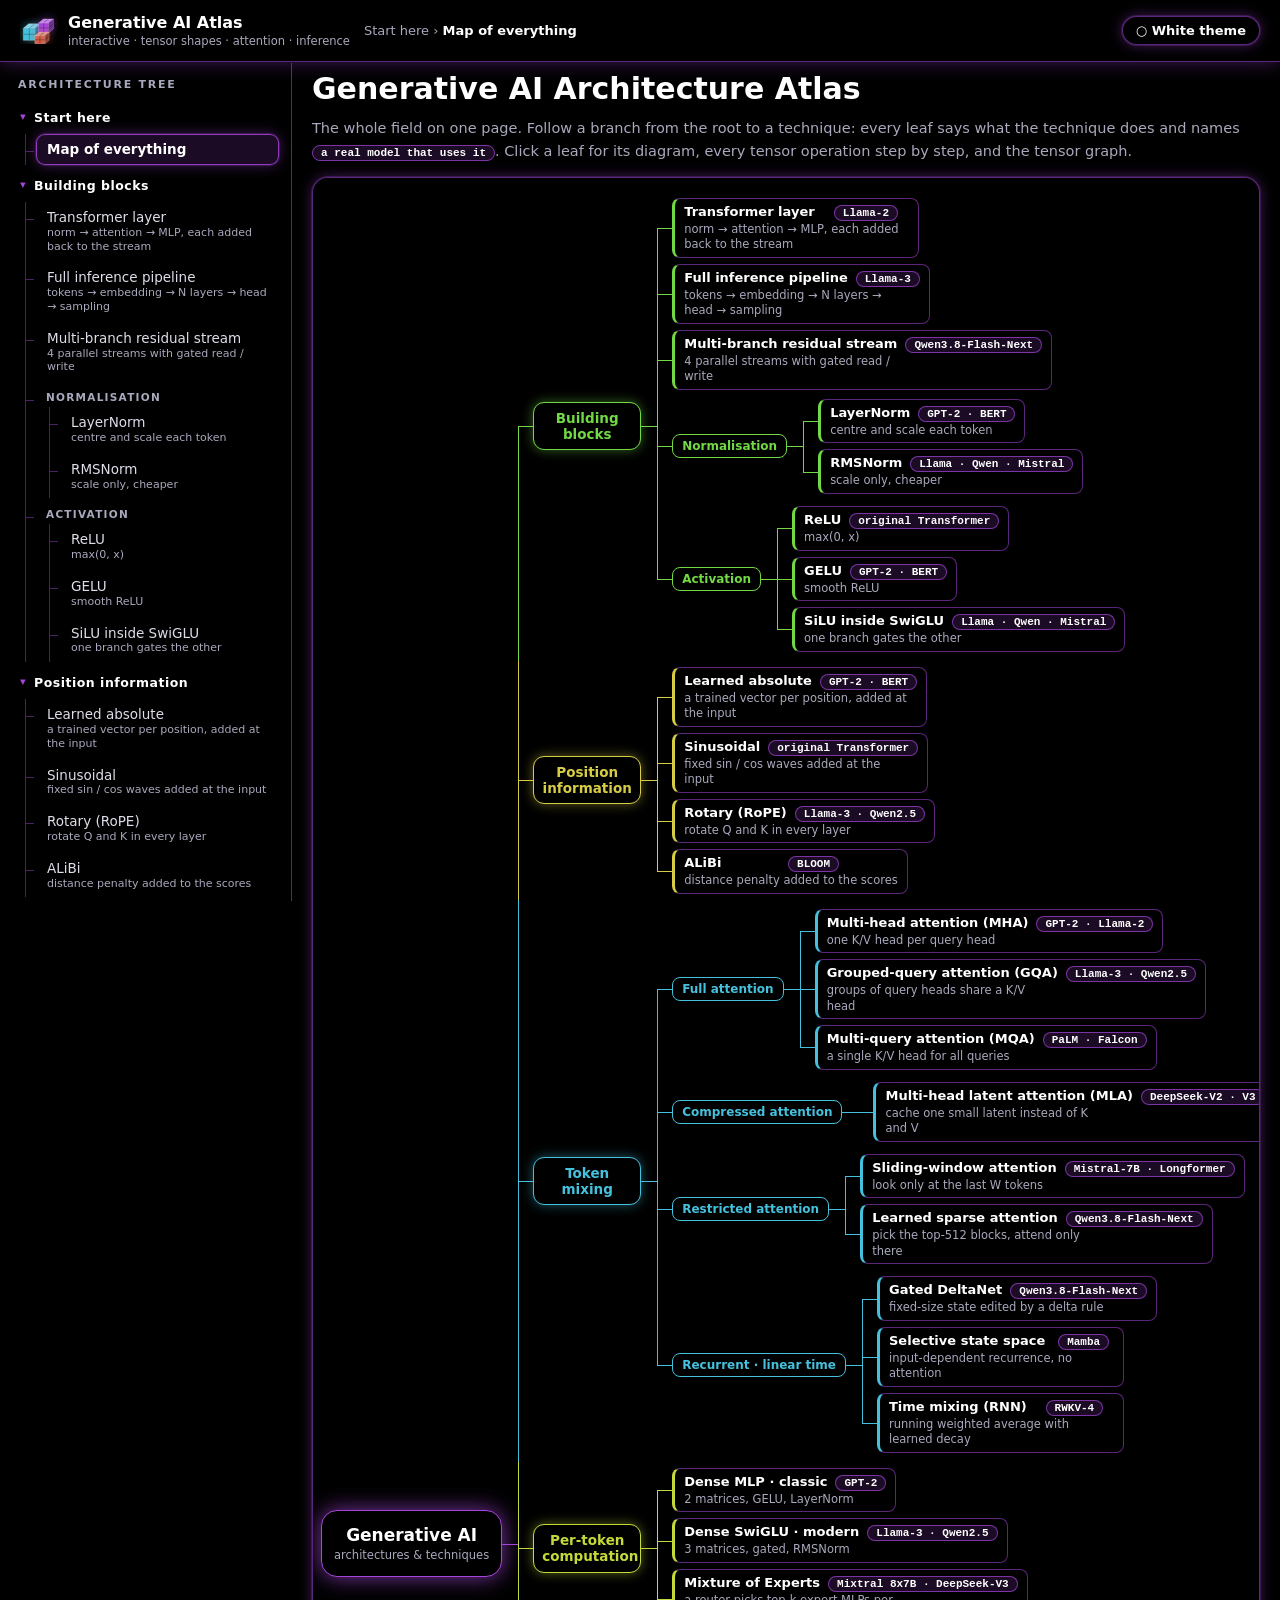
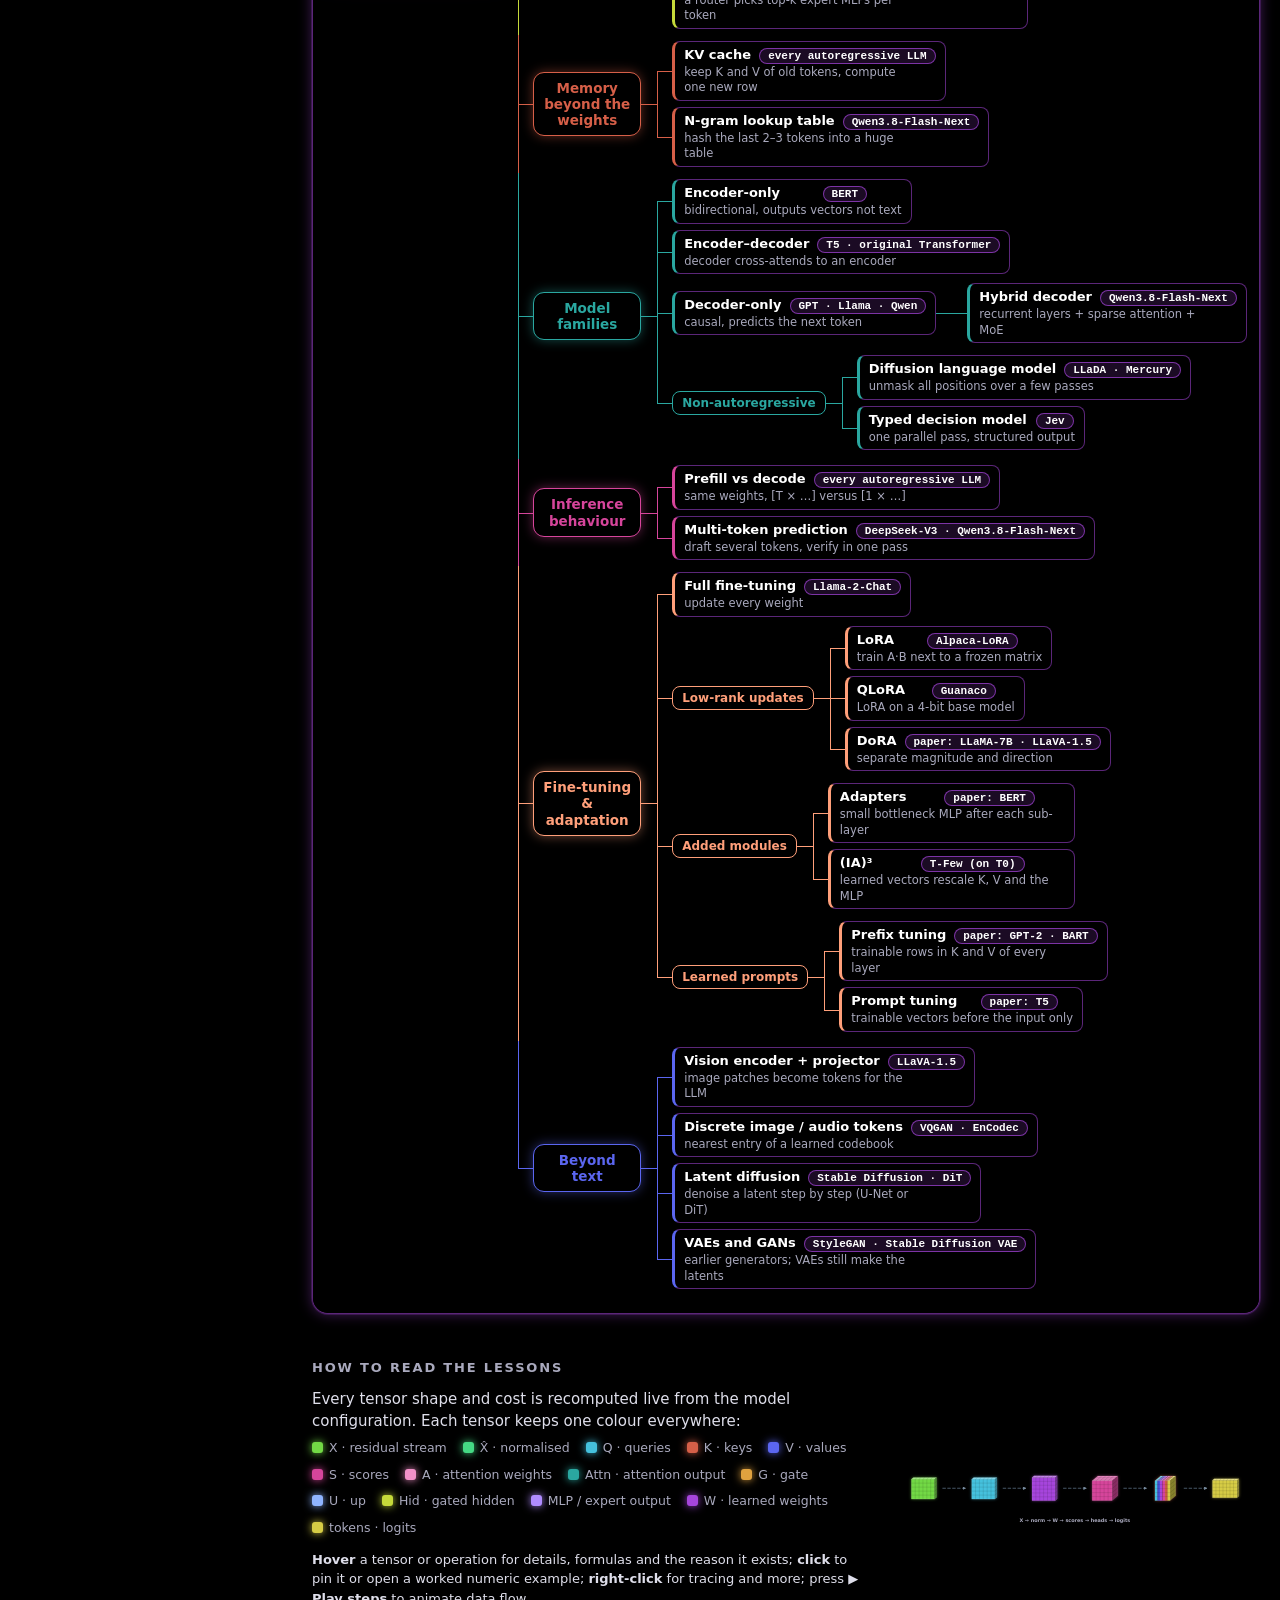
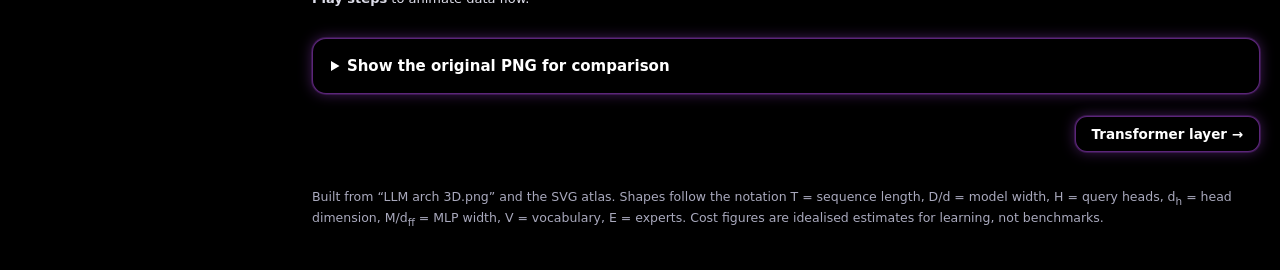
==== index.html @ 35ad5105 "Add GenAI Tensor Tree: interactive atlas of generative AI architectures Single-page, self-contained " ====
<!doctype html>
<html lang="en">
<head>
<meta charset="utf-8">
<meta name="viewport" content="width=device-width, initial-scale=1">
<title>LLM Architecture — interactive atlas</title>
<meta name="description" content="Interactive atlas of LLM architectures: decoder layer, full model, MHA/MQA/GQA, sliding window, MoE, encoder/decoder families, KV cache and prefill vs decode.">
<style>
:root{
  color-scheme:dark;
  --bg:#050b14;--bg2:#08121f;--panel:#0b1626;--panel2:#0f1d31;--line:#1b3250;--line2:#2a4a73;
  --txt:#e8f0f8;--mut:#93a8bc;--dim:#60758b;
  --green:#72d945;--purple:#a645dc;--red:#d6459b;--orange:#d65f48;--blue:#45c1dd;--yellow:#d6cc45;--pink:#5b66f0;--cyan:#45d984;
  --mono:ui-monospace,SFMono-Regular,Menlo,Consolas,monospace;
  --sans:Inter,system-ui,-apple-system,"Segoe UI",Roboto,Arial,sans-serif;
}
*{box-sizing:border-box}
html{scroll-behavior:smooth}
body{margin:0;min-height:100vh;color:var(--txt);font:15px/1.5 var(--sans);
  background:radial-gradient(1100px 520px at 12% -8%,#0f2745 0,transparent 60%),radial-gradient(900px 480px at 100% 0,#1c1245 0,transparent 55%),var(--bg)}
a{color:var(--blue)}
button,input,select{font:inherit;color:inherit}
.wrap{max-width:1560px;margin:0 auto;padding:0 20px}
h1,h2,h3,h4{margin:0}
h3{font-size:15px;letter-spacing:.2px}
p{margin:.4em 0}
.mut{color:var(--mut)}
.mono{font-family:var(--mono)}
.sp{flex:1}

/* header + nav */
header.top{position:sticky;top:0;z-index:30;background:rgba(5,11,20,.86);backdrop-filter:blur(12px);border-bottom:1px solid var(--line)}
.top-in{display:flex;align-items:center;gap:22px;padding-top:10px;padding-bottom:10px}
.brand{display:flex;align-items:center;gap:10px;color:inherit;text-decoration:none;flex:none}
.brand b{display:block;font-size:16px}
.brand small{display:block;color:var(--mut);font-size:11.5px;margin-top:-2px}
#nav{display:flex;gap:6px;overflow-x:auto;scrollbar-width:thin;padding:2px}
.tab{appearance:none;border:1px solid transparent;background:transparent;color:var(--mut);font-weight:600;font-size:13.5px;padding:8px 13px;border-radius:999px;cursor:pointer;white-space:nowrap}
.tab:hover{color:var(--txt);background:rgba(255,255,255,.05)}
.tab[aria-selected=true]{color:#fff;background:linear-gradient(180deg,#17365d,#0f2540);border-color:var(--line2);box-shadow:0 0 18px rgba(69,193,221,.18)}

/* config bar */
.cfg{margin-top:14px}
.cfg>summary{cursor:pointer;padding:10px 16px;color:var(--mut);font-weight:600;font-size:13px;list-style:none}
.cfg>summary::before{content:"▾ ";color:var(--blue)}
.cfg:not([open])>summary::before{content:"▸ "}
.cfgrow{display:flex;flex-wrap:wrap;gap:10px 14px;align-items:flex-end;padding:0 16px 14px}
.f{display:flex;flex-direction:column;gap:3px;font-size:11.5px;color:var(--mut);font-weight:600}
.f input,.f select{background:#07111e;border:1px solid var(--line);border-radius:8px;padding:6px 8px;color:var(--txt);font-size:13.5px;font-family:var(--mono);width:96px}
.f select{width:auto;max-width:260px;font-family:var(--sans)}
.f input:focus,.f select:focus{outline:2px solid rgba(69,193,221,.5);border-color:var(--blue)}
.chk{display:flex;align-items:center;gap:6px;font-size:12.5px;color:var(--mut);padding-bottom:7px}
.derived{font:12px var(--mono);color:var(--cyan);padding-bottom:7px;margin-left:auto}

/* section heading (like the boxed titles in the PNG) */
.sec{display:inline-block;border:1px solid var(--line2);background:linear-gradient(180deg,#0e1f36,#0a1626);border-radius:12px;padding:10px 18px;margin:20px 0 14px;box-shadow:0 0 24px rgba(69,193,221,.08);max-width:100%}
.sec h2{font-size:22px}
.sec p{margin:2px 0 0;color:var(--mut);font-size:13.5px}

/* cards + layout */
.card{background:linear-gradient(180deg,rgba(15,29,49,.92),rgba(9,19,33,.92));border:1px solid var(--line);border-radius:14px;margin-bottom:16px}
.pad{padding:16px 18px}
.dia{overflow-x:auto;padding:8px}
.svgwrap svg{display:block;width:100%;height:auto}
.grid2{display:grid;grid-template-columns:minmax(0,1fr) minmax(0,1fr);gap:16px}
.grid2>.card{margin-bottom:0}
.grid2{margin-bottom:16px}
.grid3{display:grid;grid-template-columns:repeat(3,minmax(0,1fr));gap:12px}
@media(max-width:980px){.grid2,.grid3{grid-template-columns:1fr}}
.toolbar{display:flex;flex-wrap:wrap;gap:12px 18px;align-items:center}
.toolbar .lbl{font-size:12px;color:var(--mut);font-weight:600}

/* buttons / segmented */
.btn{appearance:none;background:#10223a;border:1px solid var(--line2);color:var(--txt);border-radius:9px;padding:7px 12px;font-weight:600;font-size:13px;cursor:pointer}
.btn:hover{background:#17304f}
.btn.pri{background:linear-gradient(180deg,#1b4f86,#123760);border-color:#2f6aa8}
.btn:focus-visible,.tab:focus-visible,.seg button:focus-visible,.seg a:focus-visible{outline:2px solid var(--blue);outline-offset:2px}
.seg{display:inline-flex;border:1px solid var(--line2);border-radius:10px;overflow:hidden;background:#07111e}
.seg button,.seg a{appearance:none;border:0;background:transparent;color:var(--mut);padding:7px 14px;font-weight:600;font-size:13px;cursor:pointer;text-decoration:none;border-right:1px solid var(--line)}
.seg>:last-child{border-right:0}
.seg .on{background:linear-gradient(180deg,#1b4f86,#123760);color:#fff}
.stepper{display:flex;gap:8px;align-items:center;flex-wrap:wrap}
.stepno{font:12px var(--mono);color:var(--mut);min-width:84px}
input[type=range]{accent-color:var(--blue);width:170px;vertical-align:middle}
.rg{display:flex;flex-direction:column;gap:2px;font-size:12px;color:var(--mut);font-weight:600}
.rg b{color:var(--txt);font-family:var(--mono);font-weight:600}

/* inspector */
.ih{display:flex;align-items:center;gap:9px;margin-bottom:4px}
.ih i{width:12px;height:12px;border-radius:4px;display:inline-block;box-shadow:0 0 10px currentColor}
.ih b{font-size:16px}
.hint{color:var(--dim);font-size:13.5px}
dl{display:grid;grid-template-columns:max-content 1fr;gap:3px 14px;margin:10px 0 0;font-size:13px}
dt{color:var(--mut)}
dd{margin:0;font-family:var(--mono);font-size:12.5px;color:#cfe0f1;word-break:break-word}
.insp p{color:#c4d3e2;font-size:14px}

/* narration */
.narr b{color:#fff}
.dots{display:flex;gap:5px;flex-wrap:wrap;margin-top:10px}
.dot{width:16px;height:16px;border-radius:50%;border:1px solid var(--line2);background:#0a1626;cursor:pointer;padding:0}
.dot.on{background:var(--blue);border-color:var(--blue);box-shadow:0 0 8px var(--blue)}
.dot.cur{background:var(--orange);border-color:var(--orange);box-shadow:0 0 10px var(--orange)}

/* stacked bars + tables */
.stack{display:flex;height:14px;border-radius:7px;overflow:hidden;background:#07111e;border:1px solid var(--line);margin:6px 0}
.stack i{display:block;height:100%}
.leg{display:flex;flex-wrap:wrap;gap:4px 14px;font-size:12px;color:var(--mut)}
.leg span::before{content:"";display:inline-block;width:9px;height:9px;border-radius:3px;margin-right:5px;background:var(--c);vertical-align:-1px}
table{border-collapse:collapse;width:100%;font-size:13px}
th,td{text-align:left;padding:7px 9px;border-bottom:1px solid var(--line);vertical-align:top}
th{color:var(--mut);font-weight:600;font-size:12px}
td.n,th.n{text-align:right;font-family:var(--mono)}
tr.hl td{background:rgba(69,193,221,.09)}
.bar{height:8px;border-radius:4px;background:#07111e;overflow:hidden;min-width:80px}
.bar i{display:block;height:100%;border-radius:4px}
.kv{display:grid;grid-template-columns:max-content 1fr;gap:4px 14px;font-size:13px}
.kv span:nth-child(odd){color:var(--mut)}
.kv span:nth-child(even){font-family:var(--mono);color:#cfe0f1}
.chip{display:inline-block;padding:2px 9px;border:1px solid var(--line2);border-radius:999px;font-size:12px;color:var(--mut);margin:2px 4px 2px 0;background:#08121f}
.chip.hot{color:#fff;border-color:var(--orange);background:rgba(214,95,72,.14)}
.callout{border-left:3px solid var(--orange);background:rgba(214,95,72,.07);padding:8px 12px;border-radius:0 8px 8px 0;font-size:13.5px;color:#d7c9b3}

/* SVG diagram styling */
.node{cursor:pointer;outline:none}
.node .hit{fill:transparent;stroke:transparent}
.node:hover .hit,.node.foc .hit{fill:rgba(255,255,255,.05);stroke:rgba(255,255,255,.2)}
.node.sel .hit{stroke:currentColor;stroke-opacity:.9;stroke-width:1.5}
.node.act .hit{stroke:currentColor;stroke-opacity:.8;fill:rgba(255,255,255,.06)}
.node:hover .cube,.node.foc .cube,.node.act .cube{filter:drop-shadow(0 0 9px currentColor) drop-shadow(0 0 3px currentColor)!important}
.node:focus-visible .hit{stroke:#fff;stroke-width:1.5}
.node.dim,.edge.dim,.elab.dim{opacity:.16}
.lab{font:600 14px var(--sans);fill:currentColor}
.shp{font:12px var(--mono);fill:#b9c9da}
.elab{font:11.5px var(--sans);fill:#8fa6bd}
.cap{font:600 13px var(--sans);fill:#9fb4c9}
.opc{fill:#0a1424;stroke:currentColor;stroke-width:2}
.sym{fill:#fff;font-weight:700;font-family:var(--sans)}
.pillr{fill:currentColor;fill-opacity:.13;stroke:currentColor;stroke-width:1.5}
.pillt{fill:#fff;font:600 12.5px var(--sans)}
.edge{fill:none;stroke-linecap:round;stroke-linejoin:round;stroke-dasharray:7 6;animation:flow 1s linear infinite;opacity:.85}
.edge.solid{stroke-dasharray:none;animation:none}
.edge.act{stroke-width:3.4;opacity:1;filter:drop-shadow(0 0 4px #fff)}
@keyframes flow{to{stroke-dashoffset:-26}}
.frame{fill:rgba(255,255,255,.015);stroke:rgba(120,160,210,.24);stroke-dasharray:2 5}
.frt{font:600 12px var(--sans);letter-spacing:.18em;fill:#4e6a8a}
.blk{fill:currentColor;fill-opacity:.12;stroke:currentColor;stroke-width:1.6}
.node:hover .blk,.node.foc .blk{fill-opacity:.24}
.blab{font:600 14px var(--sans);fill:#fff}
.bshp{font:12px var(--mono);fill:#b9c9da}
.grp{fill:rgba(214,95,72,.04);stroke:var(--orange);stroke-dasharray:6 5;stroke-width:1.4}
.grpl{font:600 13px var(--sans);fill:var(--orange)}
.skip{fill:none;stroke:var(--green);stroke-width:2;stroke-dasharray:5 4}
.conn{fill:none;stroke:#8fa6bd;stroke-width:1.8}
.slot{transition:fill .3s}
@keyframes pulse{0%,100%{filter:drop-shadow(0 0 2px #d65f48)}50%{filter:drop-shadow(0 0 12px #d65f48)}}
.pulse{animation:pulse 1.3s ease-in-out infinite}

/* overview */
.hero{display:grid;grid-template-columns:minmax(0,1.5fr) minmax(0,1fr);gap:24px;align-items:center;padding:18px 0 4px}
.hero h1{font-size:34px;line-height:1.1;margin-bottom:8px}
.hero p{color:#c1d1e1;max-width:70ch}
.legend{display:flex;flex-wrap:wrap;gap:8px 16px;margin-top:12px;font-size:12.5px;color:var(--mut)}
.legend span::before{content:"";display:inline-block;width:11px;height:11px;border-radius:3px;margin-right:6px;background:var(--c);box-shadow:0 0 8px var(--c);vertical-align:-1px}
@media(max-width:900px){.hero{grid-template-columns:1fr}}
.gh{margin:22px 0 10px;font-size:13px;color:var(--mut);text-transform:uppercase;letter-spacing:.14em}
.cards{display:grid;grid-template-columns:repeat(auto-fill,minmax(250px,1fr));gap:14px}
.cards.four{grid-template-columns:repeat(auto-fill,minmax(270px,1fr))}
.cl{display:block;color:inherit;text-decoration:none;border:1px solid var(--line);border-top:2px solid var(--c);border-radius:14px;background:linear-gradient(180deg,rgba(15,29,49,.95),rgba(8,18,31,.95));padding:12px 14px 14px;transition:transform .15s,box-shadow .15s}
.cl:hover,.cl:focus-visible{transform:translateY(-3px);box-shadow:0 8px 28px rgba(0,0,0,.4),0 0 0 1px var(--c);outline:none}
.cl .no{font:12px var(--mono);color:var(--c)}
.cl h3{font-size:16px;margin:2px 0 4px}
.cl p{color:var(--mut);font-size:13px;margin:0}
.cl svg{display:block;width:100%;height:64px;margin:6px 0}
.foot{padding:26px 20px 40px;color:var(--dim);font-size:12.5px}
.sampl .srow{display:grid;grid-template-columns:96px 1fr 54px 34px;gap:8px;align-items:center;padding:2px 0;font-size:13px}
.srow .tk{font-family:var(--mono);white-space:pre;overflow:hidden;text-overflow:ellipsis}
.srow.off{opacity:.38}
.srow .bar{position:relative;height:14px}
.srow .bar .gh2{position:absolute;inset:0 auto 0 0;background:rgba(255,255,255,.14);border-radius:4px}
.srow .bar .fl{position:absolute;inset:0 auto 0 0;background:linear-gradient(90deg,#c88a00,var(--yellow));border-radius:4px}
.srow .pv{font:12px var(--mono);text-align:right}
.srow .cn{font:11px var(--mono);color:var(--dim);text-align:right}
.seq{display:flex;flex-wrap:wrap;gap:5px;margin:4px 0 10px}
.tk2{font:13px var(--mono);padding:3px 8px;border-radius:7px;border:1px solid var(--line2);background:#08121f;white-space:pre}
.tk2.g{border-color:var(--orange);background:rgba(214,95,72,.1);color:#f3b9ad}
.tk2.n{border-color:var(--yellow);background:rgba(214,204,69,.18);color:#fff;box-shadow:0 0 12px rgba(214,204,69,.35)}
#toast{position:fixed;left:50%;bottom:22px;transform:translateX(-50%) translateY(30px);opacity:0;background:#10223a;border:1px solid var(--line2);padding:9px 16px;border-radius:10px;font-size:13px;transition:.25s;pointer-events:none;z-index:50}
#toast.on{opacity:1;transform:translateX(-50%)}
canvas{max-width:100%;border-radius:10px;border:1px solid var(--line);display:block}
input[type=text]{background:#07111e;border:1px solid var(--line);border-radius:8px;padding:7px 10px;color:var(--txt);width:100%;font-family:var(--mono)}
@media(prefers-reduced-motion:reduce){.edge{animation:none}.pulse{animation:none}html{scroll-behavior:auto}}
/* ===== tensor views (step by step + graph) ===== */
:root{--pan:#0b1626;--res:#72d945;--act:#45c1dd;--w:#a645dc;--mask:#d6459b;--prob:#45d984;--tok:#d6cc45;--diff:#ffffff;--accent:#4a55e0}
.sep{width:1px;align-self:stretch;background:var(--line)}
.seg button.on,.seg a.on,.seg .on{background:linear-gradient(180deg,#5b66f0,#3d47c4);color:#fff}
.archhead a.back{color:#9aa3ff;font-weight:600;text-decoration:none}.archhead a.back:hover{text-decoration:underline}
.cols{display:grid;gap:16px;align-items:start}
.cols.two{grid-template-columns:minmax(0,1fr) minmax(0,1fr)}
@media(max-width:1000px){.cols.two{grid-template-columns:1fr}}
.archhead{border:1px solid var(--line);border-radius:14px;background:linear-gradient(180deg,rgba(15,29,49,.92),rgba(9,19,33,.92));padding:12px 16px;margin:6px 0}
.archhead h2{font-size:18px;display:inline}.archhead a.back{margin-left:12px;font-size:13px}
.archhead .kv{margin-top:8px}
.stage{margin:22px 0 8px;font:700 12px var(--sans);letter-spacing:.16em;text-transform:uppercase;color:var(--res);display:flex;gap:10px;align-items:center}
.stage::after{content:"";flex:1;height:1px;background:var(--line)}
.stage small{color:var(--mut);letter-spacing:0;text-transform:none;font-weight:500}
.step{border:1px solid var(--line);border-radius:12px;background:rgba(11,22,38,.94);padding:10px 14px 12px;margin:8px 0;cursor:pointer;min-width:0}
.step:hover{border-color:var(--line2)}
.step.diff{border-color:var(--diff);box-shadow:inset 3px 0 0 var(--diff)}
.step.none{border-style:dashed;color:var(--dim);cursor:default;display:flex;align-items:center;justify-content:center;min-height:70px;font-size:13px}
.step.open{border-color:var(--act)}
.step:focus-visible{outline:2px solid var(--act)}
.sh{display:flex;flex-wrap:wrap;gap:6px 12px;align-items:baseline}
.sh .no{font:700 12px var(--mono);color:#04101c;background:var(--res);border-radius:5px;padding:0 6px}
.sh b{font-size:15px}
.sh .fx{font:14px var(--mono);color:#fff;background:#0a1424;border:1px solid var(--line);border-radius:6px;padding:1px 8px}
.tag{font:600 10.5px var(--sans);letter-spacing:.06em;text-transform:uppercase;border-radius:4px;padding:1px 6px;border:1px solid}
.tag.h{color:var(--mask);border-color:var(--mask)}.tag.d{color:var(--diff);border-color:var(--diff)}
.tf .row{display:flex;align-items:center;gap:12px;overflow-x:auto;padding:12px 2px 6px}
.tf .op{font:700 20px var(--mono);color:#fff;flex:none}
.tf .op.s{font-size:13px;color:var(--mut);font-weight:600}
figure.tz{margin:0;display:flex;flex-direction:column;align-items:center;gap:3px;flex:none}
figure.tz figcaption{font:600 13px var(--mono);color:var(--c)}
figure.tz .shp{font:11.5px var(--mono);color:#c5d3e2;white-space:nowrap}
figure.tz svg{display:block;overflow:visible}
.meta{font:12px var(--mono);color:var(--mut);margin-top:2px}.meta b{color:#e3ecf6;font-weight:600}
.note{font-size:13.5px;color:#c4d3e2;margin-top:6px}
.headbox{border:1.5px solid var(--mask);border-radius:16px;padding:6px 12px 10px;margin:12px 0;background:rgba(214,69,155,.05)}
.headbox>.cap{font:600 13px var(--sans);color:var(--mask);margin:4px 0;display:flex;flex-wrap:wrap;gap:10px;align-items:center}
.headbox input[type=range]{accent-color:var(--mask);width:220px}
.cmp{display:grid;grid-template-columns:minmax(0,1fr) minmax(0,1fr);gap:0 16px}
@media(max-width:1000px){.cmp{grid-template-columns:1fr}}
.cmp .stage{grid-column:1/-1}
.demo{margin-top:10px;border-top:1px dashed var(--line);padding-top:10px;cursor:default}
.demo .mrow{display:flex;flex-wrap:wrap;gap:10px 14px;align-items:center}
.demo .ml{font:600 12px var(--mono);color:var(--mut);text-align:center;margin-bottom:3px}
table.mx{width:auto;border-collapse:separate;border-spacing:2px;border-left:2px solid #6b7f99;border-right:2px solid #6b7f99;border-radius:5px;padding:1px 3px}
table.mx td{font:12.5px var(--mono);min-width:40px;height:26px;text-align:center;border-radius:4px;background:#0f1d31;color:#e3ecf6;padding:0 5px;border-bottom:0;vertical-align:middle}
table.mx.out td{cursor:crosshair;background:#142640}
table.mx td.hi{background:#4a55e0;color:#fff}table.mx td.hj{background:#a645dc;color:#fff}table.mx td.ho{background:#d6cc45;color:#04101c}
table.mx td.g0{box-shadow:inset 0 -3px 0 #45c1dd}table.mx td.g1{box-shadow:inset 0 -3px 0 #d6459b}table.mx td.g2{box-shadow:inset 0 -3px 0 #d6cc45}
.demo .ex{font:13px var(--mono);color:var(--res);margin-top:8px;min-height:20px;white-space:pre-wrap}
.demo .dh{font-size:12.5px;color:var(--mut);margin-bottom:8px}
.tblw{overflow-x:auto;border:1px solid var(--line);border-radius:14px;background:var(--pan);margin:10px 0 30px}
table.big{font-size:12.5px;min-width:1300px}
table.big th,table.big td{border-right:1px solid var(--line)}
table.big th{color:#fff;background:#0e1c30}
table.big td:first-child,table.big th:first-child{color:var(--mut);font-weight:600;white-space:nowrap;position:sticky;left:0;background:#0e1c30}
table.big td{font-family:var(--mono)}
table.big td.dv{background:rgba(214,204,69,.12);color:#efe78a}
table.big th.sel{color:var(--res)}
/* graph */
.gcap{display:flex;flex-wrap:wrap;gap:4px 14px;align-items:baseline;margin:12px 0 6px}.gcap b{font-size:16px}.gcap span{font:12px var(--mono)}
#vg-main .gcap{position:sticky;top:var(--hdr,0px);z-index:5;background:var(--bg);padding:6px 0;border-bottom:1px solid var(--line)}
.gbox{overflow-x:auto;border:1px solid var(--line);border-radius:14px;background:var(--pan);padding:2px}
.gbox svg{display:block;margin:0 auto}
.gwrap{position:relative;border:1px solid var(--line);border-radius:14px;background:var(--pan);overflow:hidden;cursor:grab;touch-action:none;user-select:none}
.gwrap.drag{cursor:grabbing}.gwrap:focus-visible{outline:2px solid var(--act)}
.gwrap svg{width:100%;height:100%;display:block}
.zb{position:absolute;right:10px;bottom:10px;display:flex;gap:4px}
.zb button{appearance:none;background:#10223a;border:1px solid var(--line2);color:var(--txt);border-radius:8px;padding:5px 10px;font:600 13px var(--sans);cursor:pointer}.zb button:hover{background:#17304f}
.ge{fill:none;stroke-width:1.9;opacity:.95}
.gbox.foc .ge,.gwrap.foc .ge{opacity:.12}.gbox.foc .ge.on,.gwrap.foc .ge.on{opacity:1;stroke-width:3}
.gn{cursor:pointer;outline:none}.gn .gh{fill:transparent;stroke:transparent}
.gn:hover .gh,.gn.on .gh,.gn:focus-visible .gh{fill:rgba(255,255,255,.07);stroke:rgba(255,255,255,.4)}
.gn.df .gh{stroke:var(--diff);stroke-width:1.6;stroke-dasharray:5 4;fill:rgba(255,255,255,.05)}
.gn.sel .gh{stroke:#fff;stroke-width:2.2;stroke-dasharray:none}
.gl{font:700 12.5px var(--mono)}.gs{font:10.5px var(--mono);fill:var(--mut)}
.gb{fill:#0a1424;stroke:#c9d6e6;stroke-width:1.3}.gb.df{stroke:var(--diff);stroke-width:2;stroke-dasharray:4 3}.gbt{font:700 11.5px var(--sans);fill:#fff}
.brk{stroke:#fff;stroke-width:1.6;fill:none}
.fl{fill:rgba(255,255,255,.02);stroke:#7f93ad;stroke-width:1.2;stroke-dasharray:3 7}.flt{font:700 11px var(--sans);letter-spacing:.14em;fill:#9fb4c9}
.fh{fill:rgba(214,69,155,.06);stroke:var(--mask);stroke-width:1.5}.fht{font:700 11px var(--sans);fill:var(--mask)}
.gbox.tr .gn{opacity:.16}.gbox.tr .gn.tn{opacity:1}.gbox.tr .ge{opacity:.07}.gbox.tr .ge.on{opacity:1;stroke-width:3}
@keyframes gflash{0%,100%{stroke-width:2}50%{stroke-width:7}}.gn.flash .gh{stroke:#fff;stroke-dasharray:none;animation:gflash .5s 3}
#hg-detail{margin:6px 0 30px}
#detail{position:fixed;right:14px;bottom:14px;width:min(600px,calc(100vw - 28px));max-height:72vh;overflow:auto;z-index:40;background:var(--pan);border:1.5px solid #c9d6e6;border-radius:14px;padding:4px 12px 10px;box-shadow:0 12px 40px rgba(0,0,0,.6)}
#detail .x{position:sticky;top:6px;float:right;appearance:none;background:var(--pan);border:1px solid var(--line2);color:var(--txt);border-radius:8px;padding:3px 9px;cursor:pointer;font-size:14px}
#detail .stage{margin-top:10px}
#tip{position:fixed;z-index:60;pointer-events:none;width:min(380px,calc(100vw - 24px));background:var(--pan);border:1.5px solid #c9d6e6;border-radius:12px;padding:10px 12px;box-shadow:0 10px 34px rgba(0,0,0,.6);font-size:12.5px}
#tip .th{display:flex;justify-content:space-between;align-items:baseline;gap:10px;margin-bottom:6px}#tip .th b{font:700 16px var(--mono)}#tip .th span{font-size:11px;color:var(--mut);text-transform:uppercase;letter-spacing:.08em}
#tip .tk{display:grid;grid-template-columns:max-content 1fr;gap:2px 12px}#tip .tk span:nth-child(odd){color:var(--mut)}#tip .tk span:nth-child(even){font-family:var(--mono);word-break:break-word}
#tip .tl{margin-top:8px;font-size:11px;color:var(--mut);text-transform:uppercase;letter-spacing:.08em}
#tip ul{margin:2px 0 0;padding:0;list-style:none}#tip li{font-family:var(--mono);display:flex;justify-content:space-between;gap:10px}#tip li span{color:var(--mut)}
#tip p{margin:8px 0 0;color:#dbe6f2}#tip .tf{margin-top:8px;padding-top:6px;border-top:1px dashed var(--line);color:var(--mut);font-size:11.5px}
#menu{position:fixed;z-index:70;min-width:290px;background:var(--pan);border:1.5px solid #c9d6e6;border-radius:12px;padding:6px;box-shadow:0 10px 34px rgba(0,0,0,.6)}
#menu .mh{font:700 12.5px var(--mono);padding:4px 10px 6px;color:var(--mut)}
#menu button{display:block;width:100%;text-align:left;appearance:none;background:transparent;border:0;color:var(--txt);font:14px var(--sans);padding:7px 10px;border-radius:8px;cursor:pointer}
#menu button:hover,#menu button:focus-visible{background:#4a55e0;color:#fff;outline:none}
#menu hr{border:0;border-top:1px solid var(--line);margin:4px 0}
#chip{position:fixed;left:14px;bottom:14px;z-index:45;max-width:min(640px,calc(100vw - 28px));background:var(--pan);border:1.5px solid #c9d6e6;border-radius:999px;padding:6px 8px 6px 14px;font-size:13px;display:flex;gap:10px;align-items:center;box-shadow:0 8px 24px rgba(0,0,0,.5)}
#chip[hidden],#tip[hidden],#menu[hidden],#detail[hidden]{display:none}
#chip button{appearance:none;border:0;border-radius:999px;background:#4a55e0;color:#fff;font:700 12px var(--sans);padding:4px 10px;cursor:pointer;flex:none}
@media(prefers-reduced-motion:reduce){.gn.flash .gh{animation:none;stroke-width:5}}

/* ===== neutral dark dotted background (palette is for highlights only) ===== */
:root{--bg:#070a14;--bg2:#0a0e1a;--panel:#0e1322;--panel2:#121829;--pan:#0e1322;--line:#2a3350;--line2:#3a4670;--mut:#a3aed0;--dim:#6b7699}
body{background:#070a14 radial-gradient(circle,#1c2238 1px,transparent 1.4px) 0 0/26px 26px}
header.top{background:rgba(7,10,20,.9)}
.card,.archhead{background:rgba(14,19,34,.94)}
.sec{background:#0e1322;box-shadow:none}
.cl{background:rgba(14,19,34,.96)}
.step{background:rgba(14,19,34,.94)}
.f input,.f select,.seg,input[type=text]{background:#0a0e1a}
.btn{background:#161d33}.btn:hover{background:#1f2847}
.btn.pri,.tab[aria-selected=true]{background:linear-gradient(180deg,#5b66f0,#3d47c4);border-color:#5b66f0;box-shadow:none}
.sh .fx{background:#0a0e1a}
table.mx td{background:#141a2e}table.mx.out td{background:#1a2240}
table.big th,table.big td:first-child,table.big th:first-child{background:#121829}
.stack,.bar{background:#0a0e1a}
.zb button{background:#161d33}.zb button:hover{background:#1f2847}
#toast{background:#161d33}
.grid2{align-items:start}
#nav{scrollbar-width:none}#nav::-webkit-scrollbar{display:none}
.tab{padding:8px 11px;font-size:13px}
/* ===== final theme: full black / full white, purple glow borders ===== */
:root{--pu:166,69,220;--accent:#a645dc;--bg:#000;--bg2:#000;--panel:#000;--panel2:#0c0712;--pan:#000;--field:#000;--txt:#fff;--txt2:#dedeea;--mut:#a9a9bd;--dim:#77778c;--off:#17121f;
  --line:rgba(var(--pu),.55);--line2:rgba(var(--pu),.85);--glow:0 0 0 1px rgba(var(--pu),.22),0 0 14px rgba(var(--pu),.4);--diff:var(--txt)}
body.light{color-scheme:light;--bg:#fff;--bg2:#fff;--panel:#fff;--panel2:#f6f0fb;--pan:#fff;--field:#fff;--txt:#0b0b12;--txt2:#2b2b3b;--mut:#5b5b72;--dim:#8a8aa0;--off:#ece6f4;
  --line:rgba(var(--pu),.6);--line2:rgba(var(--pu),.9);--glow:0 0 0 1px rgba(var(--pu),.2),0 0 12px rgba(var(--pu),.3)}
body{background:var(--bg);color:var(--txt)}
header.top{background:var(--bg);border-bottom:1px solid var(--line);box-shadow:0 0 18px rgba(var(--pu),.4);backdrop-filter:none}
.top-in{max-width:none;gap:14px}
.brand small{color:var(--mut)}
#crumb{font-size:13px;color:var(--mut);white-space:nowrap;overflow:hidden;text-overflow:ellipsis;min-width:0;flex:1}
#crumb b{color:var(--txt)}
.hbtn{appearance:none;background:var(--bg);color:var(--txt);border:1px solid var(--line);border-radius:999px;padding:6px 13px;font:600 13px var(--sans);cursor:pointer;box-shadow:var(--glow);white-space:nowrap}
.hbtn:hover{border-color:var(--accent)}.hbtn:focus-visible{outline:2px solid var(--accent);outline-offset:2px}
#treeBtn{display:none}
/* layout with tree */
#shell{display:grid;grid-template-columns:292px minmax(0,1fr);align-items:start}
#tree{position:sticky;top:var(--hdr,58px);height:calc(100vh - var(--hdr,58px));overflow:auto;border-right:1px solid var(--line);padding:14px 12px 30px;background:var(--bg)}
#tree h2{font-size:11px;letter-spacing:.16em;text-transform:uppercase;color:var(--mut);margin:0 6px 10px}
#nav{display:block;overflow:visible;padding:0}
#nav details{margin:0 0 6px}
#nav summary{cursor:pointer;list-style:none;font:700 12.5px var(--sans);letter-spacing:.04em;color:var(--txt);padding:7px 8px;border-radius:8px;display:flex;align-items:center;gap:8px}
#nav summary::-webkit-details-marker{display:none}
#nav summary::before{content:"▸";color:var(--accent);font-size:11px;transition:transform .15s}
#nav details[open]>summary::before{transform:rotate(90deg)}
#nav summary:hover{background:rgba(var(--pu),.12)}
#nav summary:focus-visible,.tn:focus-visible{outline:2px solid var(--accent);outline-offset:1px}
#nav ul{list-style:none;margin:0 0 0 13px;padding:0 0 0 10px;border-left:1px solid rgba(var(--pu),.45)}
#nav li{position:relative;margin:2px 0}
#nav li::before{content:"";position:absolute;left:-10px;top:17px;width:8px;border-top:1px solid rgba(var(--pu),.45)}
.tn{display:flex;flex-direction:column;gap:0;text-decoration:none;color:var(--txt2);font-size:13.5px;padding:6px 10px;border-radius:9px;border:1px solid transparent;line-height:1.25}
.tn small{color:var(--mut);font-size:11px}
.tn:hover{background:rgba(var(--pu),.12);color:var(--txt)}
.tn[aria-current=page]{color:var(--txt);border-color:var(--line2);background:rgba(var(--pu),.16);box-shadow:var(--glow);font-weight:600}
#content{min-width:0}
#content .wrap{max-width:2300px}
@media(max-width:980px){#shell{grid-template-columns:1fr}#tree{display:none;position:fixed;z-index:35;left:0;width:min(320px,88vw);box-shadow:0 0 30px rgba(var(--pu),.6)}body.treeopen #tree{display:block}#treeBtn{display:inline-block}}
/* lens + lesson order */
.lens{display:flex;flex-wrap:wrap;align-items:center;gap:8px;margin:16px 0 0}
.lens .lt{font-weight:700;font-size:15px;margin-right:8px}
.lens a{text-decoration:none;color:var(--mut);font:600 13.5px var(--sans);padding:7px 14px;border-radius:999px;border:1px solid var(--line);background:var(--bg)}
.lens a:hover{color:var(--txt);box-shadow:var(--glow)}
.lens a.on{background:var(--accent);border-color:var(--accent);color:#fff;box-shadow:var(--glow)}
.lens a:focus-visible,.pn a:focus-visible{outline:2px solid var(--accent);outline-offset:2px}
.pn{display:flex;justify-content:space-between;gap:12px;margin:22px 0 10px}
.pn a{text-decoration:none;color:var(--txt);font:600 13.5px var(--sans);padding:9px 16px;border-radius:12px;border:1px solid var(--line);box-shadow:var(--glow);background:var(--bg)}
.pn a:hover{border-color:var(--accent)}
/* surfaces: purple glow borders everywhere */
.card,.archhead,.sec,.cl,.step,.gbox,.gwrap,.tblw,#detail,#tip,#menu,#chip,#toast{background:var(--bg);border:1px solid var(--line);box-shadow:var(--glow)}
.cl{border-top:2px solid var(--c)}
.cl:hover,.cl:focus-visible{box-shadow:0 0 0 1px var(--c),0 0 22px rgba(var(--pu),.55)}
.cl p,.cl .no{color:var(--mut)}.cl .no{color:var(--c)}
.sec p,.hero p,.insp p,.note,dd,.kv span:nth-child(even),figure.tz .shp,.meta b,#tip p,.callout,.archhead p{color:var(--txt2)}
.kv span:nth-child(odd),dt,.meta,.hint,.mut,.foot,.gh{color:var(--mut)}
.step.diff{border-color:var(--diff);box-shadow:inset 3px 0 0 var(--diff),var(--glow)}
.step.none{border-style:dashed;box-shadow:none;color:var(--dim)}
.step.open{border-color:var(--act)}
.headbox{background:rgba(214,69,155,.05)}
.f{color:var(--mut)}
.f input,.f select,input[type=text]{background:var(--field);color:var(--txt);border:1px solid var(--line)}
.f input:focus,.f select:focus{outline:2px solid rgba(var(--pu),.6);border-color:var(--accent)}
.seg{background:var(--field);border-color:var(--line)}
.seg button,.seg a{color:var(--mut);border-right-color:var(--line)}
.seg button.on,.seg a.on,.seg .on{background:var(--accent);color:#fff}
.btn,.zb button{background:var(--bg);border:1px solid var(--line);color:var(--txt)}
.btn:hover,.zb button:hover{background:var(--bg);box-shadow:var(--glow)}
.btn.pri{background:var(--accent);border-color:var(--accent);color:#fff}
#menu button{color:var(--txt)}#menu button:hover,#menu button:focus-visible,#chip button{background:var(--accent);color:#fff}
#detail .x{background:var(--bg);color:var(--txt);border-color:var(--line)}
input[type=range]{accent-color:var(--accent)}
.cfg>summary{color:var(--mut)}.cfg>summary::before{color:var(--accent)}
.derived,.stage{color:var(--accent)}.stage::after{background:var(--line)}.stage small{color:var(--mut)}
.sh .no{background:var(--accent);color:#fff}
.narr b,.sh b,.tf .op,table.big th,.sec h2,.ih b{color:var(--txt)}
.sh .fx{color:var(--txt);background:var(--panel2);border-color:var(--line)}
.tf .op.s{color:var(--mut)}
.callout{background:rgba(var(--pu),.08);border-left-color:var(--accent)}
.chip,.tk2,.dot{background:var(--bg);border-color:var(--line);color:var(--mut)}
.tk2{color:var(--txt)}
.stack,.bar{background:var(--panel2);border-color:var(--line)}
.srow .bar .gh2{background:rgba(127,127,127,.32)}
th,td{border-bottom:1px solid rgba(var(--pu),.3)}th{color:var(--mut)}
tr.hl td{background:rgba(var(--pu),.16)}
table.mx{border-left-color:var(--mut);border-right-color:var(--mut)}
table.mx td{background:var(--panel2);color:var(--txt);border-bottom:0}
table.mx.out td{background:rgba(var(--pu),.18)}
table.big th,table.big td:first-child,table.big th:first-child{background:var(--bg)}
table.big th,table.big td{border-right-color:rgba(var(--pu),.3)}
table.big td.dv{background:rgba(214,204,69,.18);color:var(--txt)}
table.big th.sel{color:var(--accent)}
canvas{border-color:var(--line)}
#vg-main .gcap{background:var(--bg);border-bottom-color:var(--line)}
/* SVG text and neutral strokes follow the theme */
.shp,.gs,.bshp{fill:var(--txt2)}.cap,.elab,.frt,.flt{fill:var(--mut)}
.sym,.pillt,.blab,.gbt{fill:var(--txt)}
.opc{fill:var(--bg)}.gb{fill:var(--bg);stroke:var(--txt)}.gb.df{stroke:var(--diff)}.brk{stroke:var(--txt)}
.frame{fill:rgba(var(--pu),.03);stroke:rgba(var(--pu),.55)}.fl{fill:rgba(var(--pu),.03);stroke:rgba(var(--pu),.7)}
.node:hover .hit,.node.foc .hit{fill:rgba(var(--pu),.14);stroke:rgba(var(--pu),.8)}
.gn:hover .gh,.gn.on .gh,.gn:focus-visible .gh{fill:rgba(var(--pu),.14);stroke:rgba(var(--pu),.8)}
.gn.df .gh{stroke:var(--diff);fill:rgba(127,127,127,.08)}.gn.sel .gh{stroke:var(--txt)}.gn.flash .gh{stroke:var(--txt)}
.edge.act{filter:drop-shadow(0 0 4px var(--accent))}
.conn{stroke:var(--mut)}
/* light theme: keep coloured labels readable on white */
body.light .lab,body.light .gl,body.light .grpl,body.light .fht,body.light figure.tz figcaption,body.light #tip .th b,body.light #tip li b{filter:brightness(.62) saturate(1.5)}
body.light .cube{filter:none!important}
body.light table.mx td.ho{color:#0b0b12}

/* explanations: why a step exists and what it does to the tensor */
.why{margin-top:10px;border-left:3px solid var(--accent);padding:2px 0 2px 12px}
.why h4{margin:8px 0 2px;font-size:11.5px;letter-spacing:.1em;text-transform:uppercase;color:var(--accent)}
.why h4:first-child{margin-top:2px}
.why p{margin:0;font-size:13.5px;line-height:1.5;color:var(--txt2)}
#tip .why p{font-size:12.5px}

/* formulas */
.fm{margin-top:10px}
.fm h4{margin:0 0 4px;font-size:11.5px;letter-spacing:.1em;text-transform:uppercase;color:var(--accent)}
.fm .fr{display:grid;grid-template-columns:minmax(90px,max-content) 1fr;gap:2px 12px;padding:4px 0;border-bottom:1px dashed rgba(var(--pu),.25);align-items:baseline}
.fm .fr:last-child{border-bottom:0}
.fm .fr span{font-size:11.5px;color:var(--mut)}
.fm code{font:13px var(--mono);color:var(--txt);white-space:normal;word-break:break-word;line-height:1.6}
#tip{width:min(460px,calc(100vw - 24px));max-height:calc(100vh - 16px);overflow:hidden}
#tip .fm code{font-size:12px}
.tag.f{color:var(--mut);border-color:var(--mut)}.tag.t{color:var(--res);border-color:var(--res)}
/* topic pages */
.pts{margin:8px 0 0;padding-left:18px}.pts li{margin:6px 0;color:var(--txt2);font-size:14px;line-height:1.5}
a.chip{text-decoration:none}a.chip:hover{color:var(--txt);box-shadow:var(--glow)}
/* tree */
#nav .tg{display:block;font:700 10.5px var(--sans);letter-spacing:.12em;text-transform:uppercase;color:var(--mut);padding:8px 10px 2px}
/* ---- overview: a real tree (root -> branches -> leaves), mirrored to both sides when there is room ---- */
.ovhead{margin:4px 0 14px;max-width:1100px}.ovhead h1{font-size:30px;margin:0 0 6px}.ovhead p{color:var(--mut);margin:0;font-size:14.5px;line-height:1.6}
.exk,.rtree em{font-style:normal;font:600 11px var(--mono);color:var(--txt);border:1px solid rgba(var(--pu),.7);background:rgba(var(--pu),.16);border-radius:999px;padding:1px 8px;white-space:nowrap}
.rtree{overflow-x:auto;padding:14px 8px 18px;border:1px solid var(--line);border-radius:16px;box-shadow:var(--glow);background:var(--bg);--c:var(--accent);--ln:1.6px}
.rtree>.tr{width:max-content;margin:0 auto}
.rtree .tr{display:flex;align-items:center}
.rtree .kids{display:flex;flex-direction:column;position:relative;margin-inline-start:22px}
.rtree .kids::before{content:"";position:absolute;inset-inline-start:-22px;top:50%;width:22px;border-top:var(--ln) solid var(--c)}
.rtree .kid{position:relative;padding:3px 0;padding-inline-start:20px}
.rtree .kid::before{content:"";position:absolute;inset-inline-start:0;top:50%;width:20px;border-top:var(--ln) solid var(--c)}
.rtree .kid::after{content:"";position:absolute;inset-inline-start:0;top:0;bottom:0;border-inline-start:var(--ln) solid var(--c)}
.rtree .kid:first-child::after{top:50%}.rtree .kid:last-child::after{bottom:50%}.rtree .kid:only-child::after{display:none}
.rtree .kids.L{direction:rtl}.rtree .kids.L .lf,.rtree .kids.L .br{direction:ltr}
.rtree .kids.R{direction:ltr}
.rtree>.tr>.kids{--c:var(--accent)}
.rtree .rt{flex:none;display:flex;flex-direction:column;align-items:center;font:800 17px var(--sans);padding:14px 20px;border-radius:16px;border:1.6px solid var(--accent);box-shadow:0 0 22px rgba(var(--pu),.75);background:var(--bg);text-align:center;line-height:1.2}
.rtree .rt small{font:500 11.5px var(--sans);color:var(--mut);margin-top:3px}
.rtree .br{flex:none;font:700 12px var(--sans);color:var(--c);border:1.3px solid var(--c);border-radius:8px;padding:4px 9px;background:var(--bg);white-space:nowrap}
.rtree .br.top{font-size:13.5px;padding:7px 12px;border-width:1.8px;border-radius:11px;box-shadow:0 0 12px color-mix(in srgb,var(--c) 45%,transparent);max-width:150px;white-space:normal;text-align:center;line-height:1.2}
.rtree .lf{flex:none;display:flex;align-items:baseline;gap:7px;text-decoration:none;color:var(--txt);border:1px solid var(--line);border-left:3px solid var(--c);border-radius:8px;padding:3px 9px;background:var(--bg);white-space:nowrap;line-height:1.35}
.rtree .kids.L .lf{border-left:1px solid var(--line);border-right:3px solid var(--c)}
.rtree .lf b{font-size:13px;font-weight:650}.rtree .lf span{font-size:11.5px;color:var(--mut)}
.rtree .lf:hover,.rtree .lf:focus-visible{border-color:var(--c);background:rgba(var(--pu),.14);box-shadow:var(--glow);outline:none}
.rtree.two2 .lf{display:grid;grid-template-areas:"n e" "d d";justify-content:start;gap:1px 8px;white-space:normal;padding:4px 9px}
.rtree.two2 .lf b{grid-area:n;white-space:nowrap}.rtree.two2 .lf em{grid-area:e;justify-self:start}.rtree.two2 .lf span{grid-area:d;max-width:225px}
.rtree.two2 .kids.L .lf{justify-content:end;text-align:right}.rtree.two2 .kids.L .lf span{justify-self:end}
.rtree.two2 .br.top{max-width:108px;padding:7px 8px}
.rtree.two2 .kids{margin-inline-start:16px}.rtree.two2 .kids::before{inset-inline-start:-16px;width:16px}.rtree.two2 .kid{padding-inline-start:15px}.rtree.two2 .kid::before{width:15px}.rtree.two2 .rt{padding:14px 12px}
/* ---- sources ---- */
.refs{display:grid;grid-template-columns:repeat(auto-fill,minmax(280px,1fr));gap:8px;margin-top:8px}
.ref{display:flex;flex-direction:column;gap:2px;text-decoration:none;color:var(--txt);border:1px solid var(--line);border-radius:10px;padding:7px 10px;background:var(--bg);line-height:1.3}
.ref b{font-size:12.8px;font-weight:600}.ref small{font-size:11.5px;color:var(--mut)}
.ref:hover,.ref:focus-visible{border-color:var(--line2);box-shadow:var(--glow);outline:none}
.srcs{margin-top:18px}

/* graphs next to formulas */
.fm .pl{margin-top:8px;border:1px solid rgba(var(--pu),.35);border-radius:10px;padding:6px;background:var(--panel2)}
svg.plot{display:block;width:100%;max-width:340px;height:auto;margin:0 auto}
.pax{stroke:var(--mut);stroke-width:1;fill:none}
.ptk{font:9px var(--mono);fill:var(--mut)}.plg{font:600 10px var(--sans)}
/* topic widgets */
.wrow{display:grid;grid-template-columns:minmax(150px,260px) 1fr 80px 80px;gap:10px;align-items:center;font-size:13px;padding:3px 0}
.wrow .bar{height:12px}.wrow small{color:var(--mut);font:11.5px var(--mono);text-align:right}
@media(max-width:700px){.wrow{grid-template-columns:1fr 1fr}}
.wbars{display:flex;align-items:flex-end;gap:3px;height:120px;border-bottom:1px solid var(--line)}
.wbars i{flex:1;min-height:1px;border-radius:2px 2px 0 0}
.wgrid{display:grid;grid-template-columns:repeat(32,1fr);gap:2px;max-width:560px}
.wgrid i{aspect-ratio:1;border-radius:2px}

</style>
</head>
<body>
<svg width="0" height="0" style="position:absolute" aria-hidden="true" focusable="false"><defs id="gdefs"></defs></svg>
<header class="top"><div class="wrap top-in">
  <a class="brand" href="#overview"><span id="logo"></span><span><b>Generative AI Atlas</b><small>interactive · tensor shapes · attention · inference</small></span></a>
  <div id="crumb" aria-live="polite"></div><button class="hbtn" id="treeBtn" type="button" aria-label="Show architecture tree">☰ Tree</button><button class="hbtn" id="themeBtn" type="button"></button>
</div></header>
<div id="shell"><aside id="tree" aria-label="Architecture tree"><h2>Architecture tree</h2><nav id="nav"></nav></aside><div id="content"><div class="wrap" id="cfgwrap"><details class="card cfg" open><summary>Model configuration — every shape, parameter count and cost below is computed from these values</summary><div class="cfgrow" id="cfg"></div></details></div>
<main class="wrap" id="main"></main>
<footer class="wrap foot">Built from “LLM arch 3D.png” and the SVG atlas. Shapes follow the notation T = sequence length, D/d = model width, H = query heads, d<sub>h</sub> = head dimension, M/d<sub>ff</sub> = MLP width, V = vocabulary, E = experts. Cost figures are idealised estimates for learning, not benchmarks.</footer>
</div></div><div id="toast" role="status" aria-live="polite"></div>
<script>
'use strict';

/* ---- 01-core.js ---- */
/* ================= helpers ================= */
const $=(s,r=document)=>r.querySelector(s);
const $$=(s,r=document)=>Array.from(r.querySelectorAll(s));
const esc=s=>String(s).replace(/[&<>"]/g,c=>({'&':'&amp;','<':'&lt;','>':'&gt;','"':'&quot;'}[c]));
const clamp=(v,a,b)=>Math.min(b,Math.max(a,v));
const r1=n=>Math.round(n*10)/10;
const fmtN=n=>{const a=Math.abs(n);if(a>=1e12)return (n/1e12).toFixed(2)+'T';if(a>=1e9)return (n/1e9).toFixed(2)+'B';if(a>=1e6)return (n/1e6).toFixed(1)+'M';if(a>=1e4)return (n/1e3).toFixed(1)+'K';return Math.round(n).toLocaleString('en-US');};
const fmtB=b=>{const u=['B','KiB','MiB','GiB','TiB','PiB'];let i=0;while(b>=1024&&i<u.length-1){b/=1024;i++;}return (i===0||b>=100?b.toFixed(0):b>=10?b.toFixed(1):b.toFixed(2))+' '+u[i];};
const fmtF=f=>{const u=['FLOPs','KFLOPs','MFLOPs','GFLOPs','TFLOPs','PFLOPs','EFLOPs'];let i=0;while(f>=1000&&i<u.length-1){f/=1000;i++;}return (f>=100?f.toFixed(0):f>=10?f.toFixed(1):f.toFixed(2))+' '+u[i];};
const fmtS=s=>s>=1?s.toFixed(2)+' s':s>=1e-3?(s*1e3).toFixed(s>=1e-2?1:2)+' ms':(s*1e6).toFixed(0)+' µs';
const divisors=n=>{const r=[];for(let i=1;i<=n;i++)if(n%i===0)r.push(i);return r;};
const softmax=a=>{const m=Math.max(...a),e=a.map(v=>Math.exp(v-m)),z=e.reduce((x,y)=>x+y,0);return e.map(v=>v/z);};
const rng=seed=>()=>{seed|=0;seed=seed+0x6D2B79F5|0;let t=Math.imul(seed^seed>>>15,1|seed);t=t+Math.imul(t^t>>>7,61|t)^t;return((t^t>>>14)>>>0)/4294967296;};
function hashId(tok,V){let h=2166136261;for(const ch of tok){h^=ch.codePointAt(0);h=Math.imul(h,16777619)>>>0;}return 100+h%Math.max(1000,V-200);}

/* ================= colours ================= */
const C={green:'#72d945',purple:'#a645dc',red:'#d6459b',orange:'#d65f48',blue:'#45c1dd',yellow:'#d6cc45',pink:'#5b66f0',cyan:'#45d984',gray:'#8fa6bd'};
/* one colour per tensor role — used by every diagram, card, graph and legend */
const ROLE={x:'#72d945',xn:'#45d984',xatt:'#a6e87a',q:'#45c1dd',k:'#d65f48',v:'#5b66f0',s:'#d6459b',a:'#f291c9',o:'#7fe0d0',attn:'#2aa7a0',
  gate:'#e0a23f',sg:'#f3c677',up:'#8fb4ff',hid:'#c5d93a',mlp:'#b08cff',router:'#e06fd0',tok:'#d6cc45',prob:'#f2e98a',w:'#a645dc',mask:'#9aa7b4',lora:'#ff9f7a',other:'#c0c7d6'};
const ROLE_NAME={x:'X · residual stream',xn:'X̂ · normalised',xatt:'X_att · after attention',q:'Q · queries',k:'K · keys',v:'V · values',s:'S · scores',a:'A · attention weights',o:'O · head outputs',attn:'Attn · attention output',
  gate:'G · gate',sg:'SiLU(G) · activated gate',up:'U · up',hid:'Hid · gated hidden',mlp:'MLP / expert output',router:'r, g · router',tok:'tokens · logits',prob:'p · probabilities',w:'W · learned weights',mask:'M · mask',lora:'low-rank / latent (LoRA, MLA latent, n-gram memory)',other:'other activations'};
const roleLegend=keys=>`<div class="legend" style="margin:0 0 12px">${(keys||Object.keys(ROLE)).map(k=>`<span style="--c:${ROLE[k]}">${ROLE_NAME[k]}</span>`).join('')}</div>`;
const BANDS=['#45c1dd','#4a55e0','#a645dc','#d6459b','#d65f48','#d6cc45'];
const hex2rgb=h=>{h=h.replace('#','');return [0,2,4].map(i=>parseInt(h.slice(i,i+2),16));};
const rgb2hex=(r,g,b)=>'#'+[r,g,b].map(v=>clamp(Math.round(v),0,255).toString(16).padStart(2,'0')).join('');
const shade=(hex,a)=>{const [r,g,b]=hex2rgb(hex),t=a<0?0:255,p=Math.abs(a);return rgb2hex(r+(t-r)*p,g+(t-g)*p,b+(t-b)*p);};
const rgba=(hex,a)=>{const [r,g,b]=hex2rgb(hex);return `rgba(${r},${g},${b},${a})`;};
$('#gdefs').innerHTML=[...new Set(Object.values(C).concat(Object.values(ROLE)))].map(c=>`<marker id="ar-${c.slice(1)}" viewBox="0 0 10 10" refX="8" refY="5" markerWidth="9" markerHeight="9" markerUnits="userSpaceOnUse" orient="auto"><path d="M0 0L10 5L0 10z" fill="${c}"/></marker>`).join('');

/* ================= 3-D tensor block ================= */
const lg=n=>Math.log2(Math.max(1,n)+1);
/* dims: [c] | [rows,cols] | [depth,rows,cols]  ->  [w,h,d] in px */
function dimsBox(dims,max=64){
  let a=1,b=1,c=1;
  if(dims.length===1){c=dims[0];}else if(dims.length===2){b=dims[0];c=dims[1];}else{a=dims[0];b=dims[1];c=dims[2];}
  let w=10+lg(c)*4.3,h=10+lg(b)*4.3,d=a<=1?9:8+lg(a)*3.4;
  if(dims.length===1)h=12;
  const k=Math.min(1,max/Math.max(w+d*.6,h+d*.5));
  return [w*k,h*k,d*k];
}
function cube(cx,cy,w,h,d,col,o={}){
  const up=d*.5,rt=d*.6,fx=cx-(w+rt)/2,fy=cy-(h-up)/2,R=r1;
  const nx=o.nx||clamp(Math.round(w/10),2,7),ny=o.ny||clamp(Math.round(h/10),2,7),nz=o.nz||clamp(Math.round(d/9),1,4);
  let s='';const bands=o.bands;
  const rightP=`M${R(fx+w)} ${R(fy)}L${R(fx+w+rt)} ${R(fy-up)}L${R(fx+w+rt)} ${R(fy+h-up)}L${R(fx+w)} ${R(fy+h)}Z`;
  if(bands&&bands.length>1){
    const nb=bands.length,bw=w/nb;
    bands.forEach((bc,i)=>{
      const x0=fx+i*bw,x1=x0+bw;
      s+=`<rect x="${R(x0)}" y="${R(fy)}" width="${R(bw+.4)}" height="${R(h)}" fill="${bc}"/>`;
      s+=`<path d="M${R(x0)} ${R(fy)}L${R(x0+rt)} ${R(fy-up)}L${R(x1+rt)} ${R(fy-up)}L${R(x1)} ${R(fy)}Z" fill="${shade(bc,.3)}"/>`;
    });
    s+=`<path d="${rightP}" fill="${shade(bands[bands.length-1],-.34)}"/>`;
  }else{
    s+=`<rect x="${R(fx)}" y="${R(fy)}" width="${R(w)}" height="${R(h)}" fill="${col}"/>`;
    s+=`<path d="M${R(fx)} ${R(fy)}L${R(fx+rt)} ${R(fy-up)}L${R(fx+w+rt)} ${R(fy-up)}L${R(fx+w)} ${R(fy)}Z" fill="${shade(col,.32)}"/>`;
    s+=`<path d="${rightP}" fill="${shade(col,-.34)}"/>`;
  }
  let g='';
  for(let i=1;i<nx;i++){const x=fx+w*i/nx;g+=`M${R(x)} ${R(fy)}V${R(fy+h)}M${R(x)} ${R(fy)}L${R(x+rt)} ${R(fy-up)}`;}
  for(let j=1;j<ny;j++){const y=fy+h*j/ny;g+=`M${R(fx)} ${R(y)}H${R(fx+w)}M${R(fx+w)} ${R(y)}L${R(fx+w+rt)} ${R(y-up)}`;}
  for(let k=1;k<nz;k++){const t=k/nz;g+=`M${R(fx+rt*t)} ${R(fy-up*t)}H${R(fx+w+rt*t)}M${R(fx+w+rt*t)} ${R(fy-up*t)}V${R(fy+h-up*t)}`;}
  s+=`<path d="${g}" fill="none" stroke="rgba(0,0,0,.34)" stroke-width=".8"/>`;
  s+=`<path d="M${R(fx)} ${R(fy)}H${R(fx+w)}V${R(fy+h)}H${R(fx)}ZM${R(fx)} ${R(fy)}L${R(fx+rt)} ${R(fy-up)}H${R(fx+w+rt)}L${R(fx+w)} ${R(fy)}M${R(fx+w+rt)} ${R(fy-up)}V${R(fy+h-up)}L${R(fx+w)} ${R(fy+h)}" fill="none" stroke="rgba(255,255,255,.28)" stroke-width=".8"/>`;
  return `<g class="cube" style="filter:drop-shadow(0 0 4px ${rgba(col,.5)})">${s}</g>`;
}
/* cube + labels without interactivity */
function plainTensor(x,y,dims,col,label,shape,o={}){
  const [w,h,d]=dimsBox(dims,o.max||64);
  return `<g style="color:${col}">${cube(x,y,w,h,d,col,{bands:o.bands})}<text class="lab" x="${x}" y="${y-46}" text-anchor="middle">${label}</text>${shape?`<text class="shp" x="${x}" y="${y+51}" text-anchor="middle">${shape}</text>`:''}</g>`;
}

/* ================= diagram nodes ================= */
function nodeSVG(o,cls){
  const [w,h,d]=dimsBox(o.dims,o.max||64),lab=[].concat(o.label||[]),n=lab.length;
  let s=`<g class="${cls}" data-id="${o.id}" data-step="${o.step==null?'':o.step}" tabindex="0" role="button" aria-label="${esc(lab.join(' ')||o.id)}" style="color:${o.col}">`;
  s+=`<rect class="hit" x="${o.x-50}" y="${o.y-62}" width="100" height="128" rx="12"/>`;
  s+=cube(o.x,o.y,w,h,d,o.col,{bands:o.bands});
  lab.forEach((t,i)=>{s+=`<text class="lab" x="${o.x}" y="${o.y-46-(n-1-i)*15}" text-anchor="middle">${t}</text>`;});
  if(o.shape)s+=`<text class="shp" x="${o.x}" y="${o.y+51}" text-anchor="middle">${o.shape}</text>`;
  return s+'</g>';
}
function opSVG(o,cls){
  const r=o.r||18,sy=String(o.sym).length;
  return `<g class="${cls}" data-id="${o.id}" data-step="${o.step==null?'':o.step}" tabindex="0" role="button" aria-label="${esc(o.label||o.sym)}" style="color:${o.col||C.gray}"><rect class="hit" x="${o.x-46}" y="${o.y-r-14}" width="92" height="${2*r+52}" rx="12"/><circle class="opc" cx="${o.x}" cy="${o.y}" r="${r}"/><text class="sym" x="${o.x}" y="${o.y+4.5}" text-anchor="middle" style="font-size:${sy>3?10.5:sy>2?11.5:sy>1?13:18}px">${o.sym}</text>${o.label?`<text class="shp" x="${o.x}" y="${o.y+r+17}" text-anchor="middle">${o.label}</text>`:''}</g>`;
}
function pillSVG(o,cls){
  return `<g class="${cls}" data-id="${o.id}" data-step="${o.step==null?'':o.step}" tabindex="0" role="button" aria-label="${esc(o.text)}" style="color:${o.col}"><rect class="pillr" x="${o.x-o.w/2}" y="${o.y-o.h/2}" width="${o.w}" height="${o.h}" rx="9"/><text class="pillt" x="${o.x}" y="${o.y+4.5}" text-anchor="middle">${o.text}</text></g>`;
}
function boxSVG(o,cls){
  const hx=o.hit||[o.x-o.r,o.y-o.r,2*o.r,2*o.r];
  return `<g class="${cls}" data-id="${o.id}" data-step="${o.step==null?'':o.step}" tabindex="0" role="button" aria-label="${esc(o.aria||o.id)}" style="color:${o.col||C.gray}"><rect class="hit" x="${hx[0]}" y="${hx[1]}" width="${hx[2]}" height="${hx[3]}" rx="12"/>${o.svg}</g>`;
}
class Graph{
  constructor(cur,focus){this.cur=cur;this.focus=focus;this.N={};this.u=[];this.e=[];this.n=[];this.o=[];}
  sc(step){return this.cur==null||step==null?'':step>this.cur?'dim':step===this.cur?'act':'';}
  cls(o,extra){return ['node',extra,this.sc(o.step),this.focus===o.id?'foc':''].filter(Boolean).join(' ');}
  reg(o,r){this.N[o.id]={x:o.x,y:o.y,r};}
  node(o){this.reg(o,o.r||36);this.n.push(nodeSVG(o,this.cls(o)));return this;}
  op(o){this.reg(o,o.r||18);this.n.push(opSVG(o,this.cls(o,'op')));return this;}
  pill(o){this.reg(o,o.w/2);this.n.push(pillSVG(o,this.cls(o,'pill')));return this;}
  box(o){this.reg(o,o.r||40);this.n.push(boxSVG(o,this.cls(o,'box')));return this;}
  edge(a,b,o={}){
    const A=this.N[a],B=this.N[b];
    const x1=A.x+A.r+3+(o.dx1||0),y1=A.y+(o.dy1||0),x2=B.x-B.r-3,y2=B.y+(o.dy2||0),m=(x1+x2)/2;
    return this.path(Math.abs(y1-y2)<1?`M${x1} ${y1}H${x2}`:`M${x1} ${y1}C${m} ${y1} ${m} ${y2} ${x2} ${y2}`,o);
  }
  path(d,o={}){
    const col=o.col||C.gray;
    this.e.push(`<path class="${['edge',o.solid?'solid':'',this.sc(o.step)].filter(Boolean).join(' ')}" d="${d}" stroke="${col}" stroke-width="${o.w||2}"${o.noarrow?'':` marker-end="url(#ar-${col.slice(1)})"`}/>`);
    return this;
  }
  label(x,y,t,o={}){this.o.push(`<text class="${['elab',this.sc(o.step)].filter(Boolean).join(' ')}" x="${x}" y="${y}" text-anchor="${o.anchor||'middle'}"${o.col?` style="fill:${o.col}"`:''}>${t}</text>`);return this;}
  under(s){this.u.push(s);return this;}
  html(){return this.u.join('')+this.e.join('')+this.o.join('')+this.n.join('');}
}
const svgWrap=(w,h,inner,extra='')=>`<svg viewBox="0 0 ${w} ${h}" xmlns="http://www.w3.org/2000/svg" role="img" ${extra}>${inner}</svg>`;

/* ================= UI helpers ================= */
const secHead=(t,s,id)=>`<div class="sec"><h2>${t}</h2>${s?`<p${id?` id="${id}"`:''}>${s}</p>`:''}</div>`;
const segHTML=(id,opts,cur)=>`<div class="seg" id="${id}" role="group">${opts.map(([v,t])=>`<button type="button" data-v="${v}" class="${v===cur?'on':''}" aria-pressed="${v===cur}">${t}</button>`).join('')}</div>`;
const segBind=(el,cb)=>el.addEventListener('click',e=>{const b=e.target.closest('button[data-v]');if(b)cb(b.dataset.v);});
const segSet=(el,val)=>$$('button',el).forEach(b=>{const on=b.dataset.v===String(val);b.classList.toggle('on',on);b.setAttribute('aria-pressed',on);});
let toastT=null;
function toast(msg){const t=$('#toast');t.textContent=msg;t.classList.add('on');clearTimeout(toastT);toastT=setTimeout(()=>t.classList.remove('on'),2800);}

class Stepper{
  constructor(host,n,onChange,ms=1700){
    this.host=host;this.n=n;this.i=null;this.cb=onChange;this.t=null;this.ms=ms;
    host.innerHTML='<button class="btn" data-a="prev" title="Previous step" aria-label="Previous step">◀</button><button class="btn pri" data-a="play">▶ Play steps</button><button class="btn" data-a="next" title="Next step" aria-label="Next step">▶|</button><button class="btn" data-a="all">Show all</button><span class="stepno"></span>';
    host.addEventListener('click',e=>{const b=e.target.closest('[data-a]');if(!b)return;const a=b.dataset.a;if(['prev','next','play','all'].includes(a))this[a]();});
    this.sync();
  }
  prev(){this.stop();this.go(this.i==null?this.n-1:Math.max(0,this.i-1));}
  next(){this.stop();this.go(this.i==null?0:Math.min(this.n-1,this.i+1));}
  all(){this.stop();this.go(null);}
  play(){
    if(this.t){this.stop();return;}
    if(this.i==null||this.i>=this.n-1)this.go(0);
    this.t=setInterval(()=>{if(this.i>=this.n-1){this.stop();return;}this.go(this.i+1);},this.ms);this.sync();
  }
  stop(){clearInterval(this.t);this.t=null;this.sync();}
  go(i){this.i=i;this.cb(i);this.sync();}
  sync(){
    const p=$('[data-a=play]',this.host);if(p)p.textContent=this.t?'⏸ Pause':'▶ Play steps';
    const s=$('.stepno',this.host);if(s)s.textContent=this.i==null?'all steps':`step ${this.i+1} / ${this.n}`;
  }
}
function paintFocus(root,st){
  $$('.node.foc',root).forEach(n=>n.classList.remove('foc','sel'));
  const id=st.sel||st.hov;if(!id)return;
  const n=root.querySelector(`.node[data-id="${id}"]`);
  if(n){n.classList.add('foc');if(st.sel===id)n.classList.add('sel');}
}
function bindNodes(root,st,onFocus){
  const nid=e=>{const n=e.target.closest&&e.target.closest('.node');return n?n.dataset.id:null;};
  root.addEventListener('mouseover',e=>{const id=nid(e);if(id!==st.hov){st.hov=id;paintFocus(root,st);onFocus();}});
  root.addEventListener('mouseleave',()=>{if(st.hov!=null){st.hov=null;paintFocus(root,st);onFocus();}});
  root.addEventListener('focusin',e=>{const id=nid(e);if(id){st.hov=id;paintFocus(root,st);onFocus();}});
  root.addEventListener('click',e=>{const id=nid(e);st.sel=id&&st.sel!==id?id:null;paintFocus(root,st);onFocus();});
  root.addEventListener('keydown',e=>{if((e.key==='Enter'||e.key===' ')&&e.target.classList&&e.target.classList.contains('node')){e.preventDefault();e.target.dispatchEvent(new MouseEvent('click',{bubbles:true}));}});
}
const inspHTML=(i,hint)=>!i?`<div class="hint">${hint||'Hover any tensor or operation for details — click to pin it.'}</div>`:
  `<div class="insp"><div class="ih"><i style="background:${i.c};color:${i.c}"></i><b>${i.t}</b></div><p>${i.d}</p>${i.r&&i.r.length?`<dl>${i.r.map(([k,v])=>`<dt>${k}</dt><dd>${v}</dd>`).join('')}</dl>`:''}${i.fm?formulaHTML(i.fm):''}${i.why?whyHTML(i.why,i.short):''}${i.link?`<p style="margin-top:10px">${i.link}</p>`:''}</div>`;

/* ---- 02-state.js ---- */
/* ================= global model state ================= */
const S={T:1000,d:4096,H:32,Hkv:8,ff:11008,V:32000,N:32,bytes:2,attn:'MHA',tie:false,preset:'image'};
const MO={E:8,k:2,shared:false,sel:0,seed:7};
const VIEWS={};
let curView=null;
const kvH=(v=S.attn)=>v==='MHA'?S.H:v==='MQA'?1:S.Hkv;
const dHead=()=>S.d/S.H;
function counts(v=S.attn){
  const d=S.d,kv=kvH(v)*dHead();
  const attn=2*d*d+2*d*kv,mlp=3*d*S.ff,norms=2*d,layer=attn+mlp+norms,emb=S.V*d;
  return {attn,mlp,norms,layer,emb,kv,total:emb+S.N*layer+d+(S.tie?0:emb)};
}
const PRESETS=[
  ['image','Image example (T=1000, 4096 · 32 heads · 11008)',{T:1000,d:4096,H:32,Hkv:8,ff:11008,V:32000,N:32,attn:'MHA'}],
  ['llama2','Llama-2-7B · MHA',{T:4096,d:4096,H:32,Hkv:32,ff:11008,V:32000,N:32,attn:'MHA'}],
  ['llama3','Llama-3-8B · GQA',{T:4096,d:4096,H:32,Hkv:8,ff:14336,V:128256,N:32,attn:'GQA'}],
  ['llama70','Llama-3-70B · GQA',{T:4096,d:8192,H:64,Hkv:8,ff:28672,V:128256,N:80,attn:'GQA'}],
  ['mistral','Mistral-7B · GQA + sliding window',{T:4096,d:4096,H:32,Hkv:8,ff:14336,V:32000,N:32,attn:'GQA'}],
  ['qwen','Qwen2.5-7B · GQA',{T:4096,d:3584,H:28,Hkv:4,ff:18944,V:152064,N:28,attn:'GQA'}],
  ['mixtral','Mixtral-8x7B · GQA + MoE',{T:4096,d:4096,H:32,Hkv:8,ff:14336,V:32000,N:32,attn:'GQA',moe:[8,2]}],
  ['tiny','Tiny (GPT-2-small sized) · MHA',{T:512,d:768,H:12,Hkv:12,ff:3072,V:50257,N:12,attn:'MHA'}]
];
const CFG=[['T','Tokens T',1,1048576],['d','d_model',64,65536],['H','Heads',1,512],['Hkv','KV heads',1,512],['ff','d_ff',64,262144],['V','Vocab',1000,1000000],['N','Layers',1,256]];

function fixKV(){
  const ds=divisors(S.H);
  if(!ds.includes(S.Hkv))S.Hkv=ds.reduce((b,x)=>Math.abs(x-S.Hkv)<Math.abs(b-S.Hkv)?x:b,ds[0]);
}
function groupKV(){ // sensible GQA value strictly between 1 and H
  const ds=divisors(S.H).filter(x=>x>1&&x<S.H);
  if(ds.length)S.Hkv=ds.reduce((b,x)=>Math.abs(x-S.H/4)<Math.abs(b-S.H/4)?x:b,ds[0]);
}
function applyCfg(k,raw){
  let v=Math.round(Number(raw));
  if(!isFinite(v)||v<1){syncCfg();return;}
  S[k]=v;S.preset='custom';
  if(k==='H'||k==='d'){
    if(S.d%S.H){const dh=Math.max(8,Math.round(S.d/S.H/8)*8);S.d=dh*S.H;toast(`d_model set to ${S.d} so it splits evenly into ${S.H} heads of ${dh}`);}
  }
  if(k==='H')fixKV();
  if(k==='Hkv'){fixKV();S.attn=S.Hkv>=S.H?'MHA':S.Hkv===1?'MQA':'GQA';}
  syncCfg();refresh();
}
function setAttn(v,quiet){
  S.attn=v;
  if(v==='GQA'&&(S.Hkv>=S.H||S.Hkv<=1))groupKV();
  syncCfg();if(!quiet)refresh();
}
function applyPreset(id){
  const p=PRESETS.find(x=>x[0]===id);if(!p)return;
  Object.assign(S,p[2]);S.preset=id;
  if(p[2].moe){MO.E=p[2].moe[0];MO.k=p[2].moe[1];}
  syncCfg();refresh();
}
function buildCfg(){
  $('#cfg').innerHTML=`<label class="f">Preset<select id="preset">${PRESETS.map(p=>`<option value="${p[0]}">${p[1]}</option>`).join('')}<option value="custom">Custom</option></select></label>`
    +CFG.map(([k,l,mn,mx])=>`<label class="f">${l}<input type="number" id="c-${k}" min="${mn}" max="${mx}" inputmode="numeric"></label>`).join('')
    +`<label class="f">Precision<select id="c-bytes"><option value="2">bf16 / fp16 · 2 B</option><option value="1">fp8 / int8 · 1 B</option><option value="0.5">int4 · 0.5 B</option><option value="4">fp32 · 4 B</option></select></label>`
    +`<label class="chk"><input type="checkbox" id="c-tie"> tie embeddings</label><span class="derived" id="derived"></span>`;
  CFG.forEach(([k])=>$('#c-'+k).addEventListener('change',e=>applyCfg(k,e.target.value)));
  $('#preset').addEventListener('change',e=>applyPreset(e.target.value));
  $('#c-bytes').addEventListener('change',e=>{S.bytes=Number(e.target.value);refresh();});
  $('#c-tie').addEventListener('change',e=>{S.tie=e.target.checked;refresh();});
  syncCfg();
}
function syncCfg(){
  CFG.forEach(([k])=>{const i=$('#c-'+k);if(i&&document.activeElement!==i)i.value=S[k];});
  $('#preset').value=PRESETS.some(p=>p[0]===S.preset)?S.preset:'custom';
  $('#c-bytes').value=String(S.bytes);$('#c-tie').checked=S.tie;
  const g=S.H/kvH();
  $('#derived').textContent=`d_head = ${dHead()} · attention = ${S.attn} (${kvH()} KV heads${g>1?`, ${g} Q per KV`:''}) · ${fmtN(counts().total)} params`;
}
function refresh(){syncCfg();const v=VIEWS[curView];if(v&&v.update)v.update();}

/* ================= navigation ================= */
function route(){
  const [v,sub]=(location.hash.slice(1)||'overview').split('/');
  const id=VIEWS[v]?v:'overview',prev=curView;
  if(prev&&VIEWS[prev].hide)VIEWS[prev].hide();
  curView=id;renderNav();
  $('#cfgwrap').hidden=(id==='overview'||id==='refs'||id==='families'||(id==='topic'&&!/^(lora|qlora)$/.test(sub||'')));
  const root=$('#main');root.innerHTML='';
  VIEWS[id].show(root,sub);
  afterRoute(id,sub,root);
  document.title='Generative AI Atlas — '+(typeof CURNODE!=='undefined'&&CURNODE?CURNODE.t:id);
  if(prev!==id)window.scrollTo(0,0);
}

/* ---- 03-tree.js ---- */
/* ================= architecture tree, lens, lesson order, theme ================= */
/* node: id, t = title, s = what it is, ex = a real model that uses it, r = route, a = architecture id for the step / graph lenses.
   x:true = shown in the tree as a link only (it points into another lesson and is not a lesson of its own). */
const TREE=[
  {t:'Start here',c:[{id:'overview',t:'Map of everything',r:'overview'}]},
  {t:'Building blocks',k:'x',c:[
    {id:'layer',t:'Transformer layer',s:'norm → attention → MLP, each added back to the stream',ex:'Llama-2',r:'layer',a:'mha'},
    {id:'model',t:'Full inference pipeline',s:'tokens → embedding → N layers → head → sampling',ex:'Llama-3',r:'model',a:'gqa'},
    {id:'residual4',t:'Multi-branch residual stream',s:'4 parallel streams with gated read / write',ex:'Qwen3.8-Flash-Next',r:'topic/residual4',a:'qnext'},
    {t:'Normalisation',c:[
      {t:'LayerNorm',s:'centre and scale each token',ex:'GPT-2 · BERT',r:'steps/gpt2',x:true},
      {t:'RMSNorm',s:'scale only, cheaper',ex:'Llama · Qwen · Mistral',r:'steps/gqa',x:true}]},
    {t:'Activation',c:[
      {t:'ReLU',s:'max(0, x)',ex:'original Transformer',r:'steps/encdec',x:true},
      {t:'GELU',s:'smooth ReLU',ex:'GPT-2 · BERT',r:'steps/gpt2',x:true},
      {t:'SiLU inside SwiGLU',s:'one branch gates the other',ex:'Llama · Qwen · Mistral',r:'steps/gqa',x:true}]}]},
  {t:'Position information',k:'tok',c:[
    {t:'Learned absolute',s:'a trained vector per position, added at the input',ex:'GPT-2 · BERT',r:'steps/gpt2',x:true},
    {t:'Sinusoidal',s:'fixed sin / cos waves added at the input',ex:'original Transformer',r:'steps/encdec',x:true},
    {t:'Rotary (RoPE)',s:'rotate Q and K in every layer',ex:'Llama-3 · Qwen2.5',r:'steps/gqa',x:true},
    {id:'alibi',t:'ALiBi',s:'distance penalty added to the scores',ex:'BLOOM',r:'steps/alibi',a:'alibi'}]},
  {t:'Token mixing',k:'q',c:[
    {t:'Full attention',c:[
      {id:'mha',t:'Multi-head attention (MHA)',s:'one K/V head per query head',ex:'GPT-2 · Llama-2',r:'attn/mha',a:'mha'},
      {id:'gqa',t:'Grouped-query attention (GQA)',s:'groups of query heads share a K/V head',ex:'Llama-3 · Qwen2.5',r:'attn/gqa',a:'gqa'},
      {id:'mqa',t:'Multi-query attention (MQA)',s:'a single K/V head for all queries',ex:'PaLM · Falcon',r:'attn/mqa',a:'mqa'}]},
    {t:'Compressed attention',c:[
      {id:'mla',t:'Multi-head latent attention (MLA)',s:'cache one small latent instead of K and V',ex:'DeepSeek-V2 · V3',r:'topic/mla',a:'mla'}]},
    {t:'Restricted attention',c:[
      {id:'swa',t:'Sliding-window attention',s:'look only at the last W tokens',ex:'Mistral-7B · Longformer',r:'attn/swa',a:'swa'},
      {id:'qsa',t:'Learned sparse attention',s:'pick the top-512 blocks, attend only there',ex:'Qwen3.8-Flash-Next',r:'topic/qsa',a:'qnext'}]},
    {t:'Recurrent · linear time',c:[
      {id:'gdn',t:'Gated DeltaNet',s:'fixed-size state edited by a delta rule',ex:'Qwen3.8-Flash-Next',r:'topic/gdn',a:'qnext'},
      {id:'ssm',t:'Selective state space',s:'input-dependent recurrence, no attention',ex:'Mamba',r:'topic/ssm',a:'mamba'},
      {id:'rwkv',t:'Time mixing (RNN)',s:'running weighted average with learned decay',ex:'RWKV-4',r:'topic/rwkv',a:'rwkv'}]}]},
  {t:'Per-token computation',k:'hid',c:[
    {id:'dense',t:'Dense MLP · classic',s:'2 matrices, GELU, LayerNorm',ex:'GPT-2',r:'families/dense',a:'gpt2'},
    {id:'modern',t:'Dense SwiGLU · modern',s:'3 matrices, gated, RMSNorm',ex:'Llama-3 · Qwen2.5',r:'families/modern',a:'gqa'},
    {id:'moe',t:'Mixture of Experts',s:'a router picks top-k expert MLPs per token',ex:'Mixtral 8x7B · DeepSeek-V3',r:'moe',a:'moe'}]},
  {t:'Memory beyond the weights',k:'k',c:[
    {id:'decode',t:'KV cache',s:'keep K and V of old tokens, compute one new row',ex:'every autoregressive LLM',r:'decode',a:'decode'},
    {id:'ngram',t:'N-gram lookup table',s:'hash the last 2–3 tokens into a huge table',ex:'Qwen3.8-Flash-Next',r:'topic/ngram',a:'qnext'}]},
  {t:'Model families',k:'attn',c:[
    {id:'enc',t:'Encoder-only',s:'bidirectional, outputs vectors not text',ex:'BERT',r:'families/enc',a:'bert'},
    {id:'encdec',t:'Encoder–decoder',s:'decoder cross-attends to an encoder',ex:'T5 · original Transformer',r:'families/encdec',a:'encdec'},
    {id:'dec',t:'Decoder-only',s:'causal, predicts the next token',ex:'GPT · Llama · Qwen',r:'families/dec',a:'gqa',c:[
      {id:'qnext',t:'Hybrid decoder',s:'recurrent layers + sparse attention + MoE',ex:'Qwen3.8-Flash-Next',r:'topic/qnext',a:'qnext'}]},
    {t:'Non-autoregressive',c:[
      {id:'difflm',t:'Diffusion language model',s:'unmask all positions over a few passes',ex:'LLaDA · Mercury',r:'topic/difflm',a:'mdlm'},
      {id:'jev',t:'Typed decision model',s:'one parallel pass, structured output',ex:'Jev',r:'topic/jev'}]}]},
  {t:'Inference behaviour',k:'s',c:[
    {id:'prefill',t:'Prefill vs decode',s:'same weights, [T × …] versus [1 × …]',ex:'every autoregressive LLM',r:'prefill',a:'decode'},
    {id:'mtp',t:'Multi-token prediction',s:'draft several tokens, verify in one pass',ex:'DeepSeek-V3 · Qwen3.8-Flash-Next',r:'topic/mtp',a:'qnext'}]},
  {t:'Fine-tuning & adaptation',k:'lora',c:[
    {id:'fullft',t:'Full fine-tuning',s:'update every weight',ex:'Llama-2-Chat',r:'topic/fullft',a:'gqa'},
    {t:'Low-rank updates',c:[
      {id:'lora',t:'LoRA',s:'train A·B next to a frozen matrix',ex:'Alpaca-LoRA',r:'topic/lora',a:'lora'},
      {id:'qlora',t:'QLoRA',s:'LoRA on a 4-bit base model',ex:'Guanaco',r:'topic/qlora',a:'qlora'},
      {id:'dora',t:'DoRA',s:'separate magnitude and direction',ex:'paper: LLaMA-7B · LLaVA-1.5',r:'topic/dora',a:'dora'}]},
    {t:'Added modules',c:[
      {id:'adapters',t:'Adapters',s:'small bottleneck MLP after each sub-layer',ex:'paper: BERT',r:'topic/adapters',a:'adapters'},
      {id:'ia3',t:'(IA)³',s:'learned vectors rescale K, V and the MLP',ex:'T-Few (on T0)',r:'topic/ia3',a:'ia3'}]},
    {t:'Learned prompts',c:[
      {id:'prefix',t:'Prefix tuning',s:'trainable rows in K and V of every layer',ex:'paper: GPT-2 · BART',r:'topic/prefix',a:'prefix'},
      {id:'prompt',t:'Prompt tuning',s:'trainable vectors before the input only',ex:'paper: T5',r:'steps/prompt',a:'prompt'}]}]},
  {t:'Beyond text',k:'v',c:[
    {id:'multimodal',t:'Vision encoder + projector',s:'image patches become tokens for the LLM',ex:'LLaVA-1.5',r:'topic/multimodal',a:'vit'},
    {id:'vqtok',t:'Discrete image / audio tokens',s:'nearest entry of a learned codebook',ex:'VQGAN · EnCodec',r:'topic/vqtok',a:'vq'},
    {id:'imgdiff',t:'Latent diffusion',s:'denoise a latent step by step (U-Net or DiT)',ex:'Stable Diffusion · DiT',r:'topic/imgdiff',a:'dit'},
    {id:'vaegan',t:'VAEs and GANs',s:'earlier generators; VAEs still make the latents',ex:'StyleGAN · Stable Diffusion VAE',r:'topic/vaegan'}]},
  {t:'Compare & explore',c:[
    {id:'steps',t:'Every operation, step by step',s:'any architecture, or two side by side',r:'steps'},
    {id:'graph',t:'Tensor graph',s:'all tensors connected',r:'graph'},
    {id:'refs',t:'Sources & papers',s:'every reference used here',r:'refs'}]}
];
const FLAT=[];
(function walk(ns,g,p){ns.forEach(n=>{if(n.r&&!n.x){n.g=g;n.p=p;FLAT.push(n);}if(n.c)walk(n.c,g||n.t,g?n:null);});})(TREE,'',null);
/* the same tree drawn as a real tree on the overview page: root in the middle, branches to both sides */
function overviewTree(two){
  const G=TREE.filter(g=>g.k),cnt=n=>n.c?n.c.reduce((a,c)=>a+cnt(c),n.r?1:0):1;
  const leaf=n=>`<a class="lf" href="#${n.r}"><b>${n.t}</b>${n.s?`<span>${n.s}</span>`:''}${n.ex?`<em title="A real model that uses it">${n.ex}</em>`:''}</a>`;
  const node=n=>`<div class="kid"><div class="tr">${n.r?leaf(n):`<span class="br">${n.t}</span>`}${n.c?`<div class="kids">${n.c.map(node).join('')}</div>`:''}</div></div>`;
  const side=(gs,cls)=>`<div class="kids ${cls}">${gs.map(g=>`<div class="kid" style="--c:${ROLE[g.k]}"><div class="tr"><span class="br top">${g.t}</span><div class="kids">${g.c.map(node).join('')}</div></div></div>`).join('')}</div>`;
  const root='<span class="rt">Generative AI<small>architectures &amp; techniques</small></span>';
  if(!two)return `<div class="rtree one"><div class="tr">${root}${side(G,'R')}</div></div>`;
  /* balance the two sides by number of leaves */
  const tot=G.reduce((a,g)=>a+cnt(g),0);let acc=0,cut=0;
  while(cut<G.length-1&&acc+cnt(G[cut])<=tot/2+2){acc+=cnt(G[cut]);cut++;}
  return `<div class="rtree two"><div class="tr">${side(G.slice(0,cut),'L')}${root}${side(G.slice(cut),'R')}</div></div>`;
}
let CURNODE=FLAT[0];
function resolveNode(){
  const h=location.hash.slice(1)||'overview',[v,sub]=h.split('/');
  if(v==='steps'||v==='graph'){if(sub&&CURNODE.a===sub&&CURNODE.id!=='steps'&&CURNODE.id!=='graph')return CURNODE;const m=sub?FLAT.filter(n=>n.a===sub):[];return FLAT.find(n=>n.r===h)||m.find(n=>n.id===sub||n.r==='steps/'+sub)||(m.length===1?m[0]:null)||FLAT.find(n=>n.id===v);}
  return FLAT.find(n=>n.r===h)||FLAT.find(n=>n.r.split('/')[0]===v)||FLAT[0];
}
function renderNav(){
  CURNODE=resolveNode();
  const item=n=>`<li>${n.r?`<a class="tn" href="#${n.r}"${n===CURNODE?' aria-current="page"':''}><span>${n.t}</span>${n.s?`<small>${n.s}</small>`:''}</a>`:`<span class="tg">${n.t}</span>`}${n.c?`<ul>${n.c.map(item).join('')}</ul>`:''}</li>`;
  const closed=new Set($$('#nav details:not([open])').map(d=>d.dataset.g));
  $('#nav').innerHTML=TREE.map(g=>`<details data-g="${g.t}"${closed.has(g.t)&&g.t!==CURNODE.g?'':' open'}><summary>${g.t}</summary><ul>${g.c.map(item).join('')}</ul></details>`).join('');
}
function afterRoute(id,sub,root){
  const n=CURNODE,view=id==='steps'?'steps':id==='graph'?'graph':'concept';
  $('#crumb').innerHTML=`${n.g}${n.p?' › '+n.p.t:''} › <b>${n.t}</b>${n.a&&view!=='concept'?' › '+(view==='steps'?'every operation':'tensor graph'):''}`;
  if(n.a)root.insertAdjacentHTML('afterbegin',`<div class="lens" role="tablist" aria-label="Ways to study this architecture"><span class="lt">${n.t}</span>${(/^steps\//.test(n.r)?[]:[['concept','① Concept','#'+n.r]]).concat([['steps','② Every operation','#steps/'+n.a],['graph','③ Tensor graph','#graph/'+n.a]]).map(([k,t,h])=>`<a role="tab" href="${h}" aria-selected="${k===view}" class="${k===view?'on':''}">${t}</a>`).join('')}</div>`);
  if(id!=='refs'&&id!=='overview')root.insertAdjacentHTML('beforeend',sourcesHTML([n.id,n.a,view!=='concept'?sub:null]));
  const i=FLAT.indexOf(n),pv=FLAT[i-1],nx=FLAT[i+1];
  root.insertAdjacentHTML('beforeend',`<nav class="pn" aria-label="Lesson order">${pv?`<a href="#${pv.r}">← ${pv.t}</a>`:'<span></span>'}${nx?`<a href="#${nx.r}">${nx.t} →</a>`:'<span></span>'}</nav>`);
  document.body.classList.remove('treeopen');
  document.documentElement.style.setProperty('--hdr',$('header.top').offsetHeight+'px');
}
const LT=()=>document.body.classList.contains('light');
(function(){
  let th='dark';try{th=localStorage.getItem('llm-theme')||'dark';}catch(e){}
  const apply=()=>{document.body.classList.toggle('light',th==='light');$('#themeBtn').textContent=th==='light'?'● Black theme':'○ White theme';};
  apply();
  $('#themeBtn').addEventListener('click',()=>{th=th==='light'?'dark':'light';try{localStorage.setItem('llm-theme',th);}catch(e){}apply();route();});
  $('#treeBtn').addEventListener('click',()=>document.body.classList.toggle('treeopen'));
})();

/* ---- 05-explain.js ---- */
/* ================= why each transformation exists, and what it does to the numbers =================
   WHY[key] = [why it is needed, what changes inside the tensor].
   explainKey(key, opts) resolves variants (cross-attention, pre/post norm, window mask, activation type). */
const WHY={
  tok:['A network can only do arithmetic, so text has to become numbers first. Sub-word tokenisation keeps the vocabulary finite (tens of thousands of pieces) while still being able to spell any string, including words never seen in training.',
       'A string becomes T integers. These numbers carry no geometry yet: ID 500 is not “closer” to ID 501 than to ID 9000 — they are just row addresses for the next step.'],
  emb:['An integer ID says nothing about meaning. The embedding table gives every token a learned point in d-dimensional space, where tokens used in similar ways end up near each other. This [T × d] tensor is the residual stream that every later layer reads and edits.',
       'T integers become T rows of d real numbers, each copied verbatim from one row of E. Two occurrences of the same token get identical rows — there is no context and no position in the tensor yet.'],
  pos:['Attention treats its input as a set: without position information “dog bites man” and “man bites dog” would produce exactly the same result. Position has to be injected somewhere; here it is added once, at the input.',
       'Every row is shifted by a vector that depends only on its index t. The same token at two positions now has two different rows. Shape and scale stay the same.'],
  norm:['By the time a layer runs, the residual stream is the sum of many earlier updates, so the length of each token vector drifts and differs wildly between tokens. Dot products and softmax downstream are very sensitive to scale: too large and attention saturates, too small and nothing is distinguishable. Normalising first gives every sub-layer inputs of predictable size, which is what keeps gradients stable through dozens of layers. Doing it on a copy (pre-norm) leaves the skip path untouched.',
        'Each row is divided by its own RMS, so every token vector ends up with the same overall length; then each column is multiplied by a learned gain γ. The direction of the vector — the relative sizes of its features — is preserved. Tokens are still independent: no information moves between rows.'],
  normpost:['In the original (post-norm) design the normalisation comes after the residual add, to stop the summed stream from growing layer after layer. It works, but the skip path now passes through a norm in every layer, which makes very deep stacks harder to train — the reason modern models moved the norm in front of the sub-layer.',
        'Each row of the summed tensor is mean-centred and rescaled to unit variance, then scaled and shifted by learned γ and β. Unlike RMSNorm, the mean of every row is removed as well.'],
  normfinal:['The output of the last layer is still a raw, un-normalised sum of all updates. The LM head scores tokens with dot products, so it needs vectors of controlled length — otherwise the logits (and therefore the confidence of the model) would depend on how long the vector happened to be.',
        'Every row is rescaled to the same length and multiplied by a learned gain; direction is kept. Shape is unchanged.'],
  q:['One hidden vector has to play three different roles in attention. W_Q extracts the first: “what am I looking for?”. It is a separate matrix from W_K so that asking and offering can differ — a verb can look for its subject without the subject having to look for the verb.',
     'Every row is linearly re-mixed: each output number is a weighted sum of all d input features of the same token. Think of it as rotating and stretching the token vector into “query space”. Tokens are still not mixed with each other.'],
  k:['W_K extracts the second role: “what can I be found by?”. A query and a key that point the same way will produce a large score in the next steps, so this matrix decides which tokens are discoverable for which kinds of question.',
     'Each row is re-mixed into “key space”. With MHA the width stays d; with GQA/MQA the matrix has fewer columns, so every token is described by a shorter key vector (fewer K/V heads) — the source of the smaller KV cache.'],
  v:['W_V extracts the third role: “what do I hand over if someone attends to me?”. Keeping values separate from keys lets a token be found by one property (e.g. being a noun) and deliver a different one (e.g. its meaning).',
     'Each row is re-mixed into “value space”. These numbers are not used for matching at all; they are the payload that will be averaged and copied to other tokens.'],
  xqkv:['In cross-attention the queries still come from the decoder, but keys and values come from the encoder output. That is how each target position looks up the source positions it needs — the learned alignment between input and output.',
     'Q has one row per target token (T rows); K and V have one row per source token (S rows). The two sides now have different lengths.'],
  split:['A single softmax can only concentrate on one pattern at a time. Cutting the vector into H independent sub-spaces lets a token attend to several things at once — syntax in one head, the previous token in another, a matching bracket in a third — for the same total cost.',
     'No number changes. The d columns are only regrouped into H blocks of d_h. From here on, dot products are taken inside one block at a time, so each block behaves like its own small attention.'],
  rope:['In a RoPE model nothing was added at the input, so the tensor has no idea where each token sits. Rotating queries and keys by an angle proportional to their position makes the dot product q·k depend on the angle difference — that is, on how far apart the two tokens are. It needs no parameters and behaves the same at any absolute position. Values are not rotated: position should influence where to look, not what is carried.',
     'Inside each head, every pair of columns (2i, 2i+1) is rotated by t·θᵢ. The length of every vector is unchanged and row 0 is untouched. Fast-rotating pairs encode fine position, slow ones coarse position.'],
  cache:['With a causal mask, a past token never sees later tokens, so its key and value never change. Recomputing them for every new token would be pure waste; storing them turns generation from quadratic to linear work.',
     'K (and V) grow by exactly one row. All earlier rows are bit-for-bit the ones computed in previous steps.'],
  scores:['This is the first moment tokens interact. The dot product between token i’s query and token j’s key measures how well what i is looking for matches what j offers. Every pair is compared, which is why attention costs T × T.',
     'Two [T × d_h] tensors collapse into a [T × T] table of single numbers: the feature dimension disappears and a second token dimension appears. Values are unbounded; large positive means “relevant”, negative means “ignore”.'],
  xscores:['Each target position is compared with every source position, so the model can decide which part of the input matters for the token it is about to produce.',
     'The table is rectangular, [T × S]: one row per target token, one column per source token.'],
  scale:['A dot product is a sum of d_h products, so its typical size grows like √d_h. Left alone, scores would be large enough to push the softmax into a near one-hot regime where gradients vanish. Dividing by √d_h brings them back to roughly unit variance, whatever the head size.',
     'Every entry shrinks by the same factor (√d_h). The ranking of the scores is unchanged; only their spread is reduced, which makes the following softmax softer.'],
  mask:['During training all T positions are predicted in parallel. If token i could look at tokens after it, it would simply copy the answer. The mask enforces the same information flow that exists at generation time — and it is also what makes the KV cache valid, because past tokens never depend on future ones.',
     'Entries above the diagonal (j > i) become −∞; everything on or below it is unchanged. Row i now only has i + 1 usable entries.'],
  maskwin:['On top of hiding the future, tokens further back than W are hidden too. Each query then compares against at most W keys, so cost grows linearly with length instead of quadratically, and the KV cache can be a rolling buffer. Distant information still arrives indirectly, one window per layer.',
     'Entries outside the band i − W < j ≤ i become −∞. Only a diagonal stripe of the table remains usable.'],
  softmax:['The scores must become weights for an average: non-negative, summing to 1, and differentiable. Softmax does this and exaggerates differences — the exponential turns a gap in score into a ratio in weight — so a token can focus sharply when one match stands out, or spread out when several are similar.',
     'Each row turns from arbitrary real numbers into probabilities between 0 and 1 that add up to 1. A −∞ entry becomes exactly 0. A score that is higher by 2 gets about 7.4× the weight. Rows are independent of each other.'],
  av:['The scores only decided where to look. This is the step that actually moves information: every token collects a weighted average of the value vectors of the tokens it attends to. It is the only place in the whole network where one token’s vector receives content from another token.',
     'Row i becomes a blend of the V rows it attends to, so its numbers stay within the range spanned by those rows. The [T × T] table is consumed and the result is [T × d_h] again — but each row now contains context from other positions.'],
  concat:['The H heads worked in separate sub-spaces. Laying their outputs side by side gives the next matrix a single vector in which it can use everything all heads found.',
     'No arithmetic. H blocks of width d_h become one row of width d.'],
  wo:['Head outputs live in each head’s private coordinates, in a fixed block order. The residual stream has one shared coordinate system that every layer reads. W_O translates the head results into that system, lets results of different heads be combined, and learns how strongly each head writes.',
     'Each row is re-mixed across all head blocks. The result is typically small compared with X — it is an update to the stream, not a replacement.'],
  add:['The skip connection makes every sub-layer learn a correction instead of a whole new representation. The untouched path lets gradients reach early layers directly through dozens of blocks, and lets information such as token identity survive without every layer having to copy it forward.',
     'Element-wise sum: the original vector is kept and nudged by the update. Row lengths grow a little with every add, which is exactly why the next sub-layer starts with a normalisation.'],
  gate:['Attention can only move and average information between tokens — a linear operation. To compute genuinely new features, each token must be processed non-linearly on its own. The first move is to expand into a much wider space (d_ff ≈ 2.7 × d), where many more patterns can each have their own direction. The gate branch computes, for every one of those patterns, how strongly it is present in this token.',
     'Width grows from d to d_ff. Each of the d_ff columns is one learned detector: the dot product of the token with a pattern stored in W_gate. Values are signed and unbounded at this point.'],
  up:['A second, independent expansion supplies the content that the gate will let through. Separating “whether a feature fires” (gate) from “what value it carries” (up) gives a multiplicative interaction, which is more expressive than a single activation for the same number of parameters — the idea behind SwiGLU.',
     'Same shape as the gate branch, but different learned detectors, so the numbers are unrelated to G until the two are multiplied.'],
  silu:['Without a non-linearity, W_down·(W_up·x) would collapse into one single matrix — the wide hidden layer would compute nothing a plain projection could not. SiLU bends the gate values so each hidden unit acts as a soft switch: clearly negative means “off”, clearly positive means “on, pass the value through”. It comes right after W_gate because the gate must become a selective signal before it multiplies the other branch; a raw linear gate would select nothing. Being smooth (unlike ReLU) it never has an exactly-zero gradient, which makes training easier.',
     'Applied to every number on its own. Large positive x stays ≈ x; 0 stays 0; large negative x is squashed to ≈ 0 (slightly below, never less than −0.28). Roughly half of the d_ff entries are pushed toward zero, leaving a pattern of active features that is specific to this token. Shape is unchanged.'],
  mul:['This is the gating itself: features whose gate is closed are removed from the content branch, open ones pass through scaled. Multiplying two learned projections also creates products of input features (feature A and feature B present together), something a single linear layer cannot express.',
     'Entry [i, j] of one tensor times entry [i, j] of the other. Wherever SiLU(G) ≈ 0 the result is ≈ 0 no matter what U holds; elsewhere U is scaled, and its sign can flip.'],
  down:['The hidden state is far too wide to keep and lives in the MLP’s private feature space. W_down reads which features are active and writes their combined effect back into the d-dimensional stream: each hidden feature owns a direction saying “if I fire, add this to the token”. It works like a key → value memory, and is where much of the model’s stored knowledge lives.',
     'Width shrinks from d_ff back to d. Each output number is a weighted sum of all d_ff gated features of the same token.'],
  fc1:['Attention only averages information linearly; new features need per-token non-linear processing. The first matrix expands each token into a wider space (4 × d) where patterns can be separated, and scores how strongly each pattern is present.',
     'Width grows from d to 4·d. Each column is one learned detector; values are signed and unbounded. A bias shifts every detector’s threshold.'],
  actf:['Two linear layers in a row would collapse into one matrix. The activation in between is what makes the MLP able to compute something new: it switches each hidden feature off when its detector is negative and passes it when positive.',
     'Applied element by element. ReLU sets every negative number to exactly 0; GELU does the same smoothly, letting small negatives through slightly. About half of the hidden entries end up at or near zero.'],
  fc2:['The wide hidden features must be written back into the residual stream. The second matrix turns the set of active features into a d-dimensional update — each feature contributes its own learned direction.',
     'Width shrinks from 4·d back to d; each output number is a weighted sum of the active hidden features of the same token.'],
  router:['A dense MLP makes every token pay for all of its weights. A mixture of experts keeps many specialised MLPs and lets a tiny matrix decide, token by token, which specialists are relevant — so capacity can grow without the per-token cost growing.',
     '[T × d] becomes [T × E]: one relevance score per expert for every token.'],
  topk:['Running every expert would cost as much as one enormous dense layer. Keeping only the best k makes the computation sparse; a softmax over the survivors turns their scores into mixing weights.',
     'In each row all but k entries are dropped; the remaining ones are renormalised so they add up to 1.'],
  combine:['The k chosen experts each propose an update. Weighting them by the router’s confidence produces one result per token, so the rest of the network sees an ordinary MLP output.',
     'A weighted sum of k [T × d] tensors gives a single [T × d] tensor.'],
  mem:['The decoder needs the complete source sentence at every step of generation. The encoder reads it once, with full left and right context, and the result is kept as a fixed memory.',
     'A constant [S × d] tensor. The decoder reads it in every layer but never modifies it.'],
  last:['With a causal mask only the final position has seen the whole prefix, so its vector is the summary used to predict what comes next. (During training every row is used, each predicting its own next token.)',
     '[T × d] becomes [1 × d]: one row is kept, the rest are discarded.'],
  cls:['For classification one vector must stand for the whole sequence. Because attention is bidirectional, the first position can gather information from every token, and the model is trained to put its summary there.',
     '[T × d] becomes [1 × d]: only row 0 is kept.'],
  head:['The hidden vector lives in the model’s abstract feature space; to say something it must be turned back into words. The dot product with each vocabulary row measures how compatible the predicted “next meaning” is with that token.',
     '[1 × d] becomes [1 × V]: one unbounded score (logit) per vocabulary entry.'],
  vsoft:['Sampling and training both need a proper probability distribution. Dividing the logits by a temperature first controls how peaked it is: below 1 sharpens toward the top choice, above 1 flattens it.',
     'V arbitrary real numbers become V probabilities between 0 and 1 that add up to 1.'],
  /* ---- Qwen3.8-Flash-Next ---- */
  hc0:['A single residual stream forces every layer to read and write the same vector. Widening it to four parallel branches gives layers separate channels to keep information apart, and lets each layer choose what to read and where to write.',
       'One [T × 2560] tensor becomes four of them per token. How the branches are initialised from the embedding is not published.'],
  nghash:['A normal embedding knows only the current token. Very common local patterns — names, idioms, code tokens — can simply be memorised if the lookup key also includes the one or two tokens before it. Hashing turns those short sequences into row numbers without needing a table entry for every possible n-gram.',
       'Three token IDs become 16 integers per position: 8 hashes of the last two tokens and 8 of the last three. Different n-grams can collide on one row; using several hash heads makes a full collision unlikely.'],
  nglook:['This is memory that costs almost no computation: 51B parameters sit in a table, but each token touches only 16 short rows. Because the rows depend only on token IDs, they can be fetched from ordinary RAM ahead of time while the GPU is busy, so the table does not have to live on the accelerator.',
       '16 rows of 160 numbers are copied out and laid side by side into one 2560-wide vector per token — the same width as the hidden state. No multiplication is involved.'],
  nggate:['A memorised n-gram vector is not always useful — the same three tokens can mean different things in different contexts. A gate computed from the current hidden state decides how much of it to let in, and a small convolution over neighbouring positions smooths it.',
       'The looked-up vector is scaled per branch by a gate value, then a refined copy (normalise → depth-wise convolution → SiLU) is added to itself. The result has one 2560-vector for each of the four branches.'],
  nginj:['The memory is added to the residual stream once, at the second block, so every later layer can build on it without paying for the lookup again.',
       'Element-wise sum into the four residual branches. Shape is unchanged.'],
  mix:['With four residual branches, a sub-layer must first decide what to read. A learned, data-dependent gate blends the normalised branches into the single vector the sub-layer works on.',
       '[T × 4 × 2560] is reduced to [T × 2560]. Each branch is normalised separately and weighted element by element; the exact gate is not published.'],
  gproj:['Gated DeltaNet replaces attention’s growing key/value list with a small memory matrix. From each token it needs a key (where to write), a value (what to write), a query (what to read) and two gates: how much to forget and how strongly to write.',
       'Each token vector is projected into q, k, v and two gate values between 0 and 1. Sizes are not published.'],
  gstate:['Attention keeps every past key and value, so memory and compute grow with the length of the context. Here the past is compressed into a matrix of fixed size that is edited token by token: decay the old content, erase whatever was stored under the current key, then write the new value there. That makes cost per token constant — the reason 3 of every 4 layers use it.',
       'The state matrix keeps its shape forever. Each token multiplies it by a forget factor, subtracts the component along the current key, and adds the outer product of the new value and key.'],
  gread:['The token reads from the memory by multiplying the state with its query: whatever was stored under similar keys comes back. This plays the role of “softmax(QKᵀ)·V” in attention, at constant cost.',
       'A matrix–vector product turns the fixed-size state into one output vector per token, which is then projected to the hidden width.'],
  hcw:['The sub-layer’s result has to be written back into the four branches. Four learned, data-dependent coefficients decide how much goes into each branch — the multi-branch version of the residual add.',
       'The same [T × 2560] update is added to each branch, scaled by that branch’s coefficient. [T × 4 × 2560] in and out.'],
  idx:['Full attention over a million tokens is far too expensive. Before attending, a tiny separate set of 128-dimensional vectors is computed whose only job is to find which parts of the context are worth attending to.',
       'Each token gets four small query vectors and one small key vector. These are not the real attention Q and K.'],
  pool:['Scoring every single token would still be T × T. Averaging index keys in groups of four makes one key per block, cutting the search by 4× and the index cache with it. RoPE is applied after pooling so that vectors with different rotations are not averaged together.',
       'T key vectors become T/4 block keys of the same width.'],
  bscore:['Each query scores every block cheaply to decide where to look. ReLU keeps only positive matches from each of the four index heads, so one strong match is not cancelled by the others.',
       'A [T × T/4] table of non-negative scores: one per query and block.'],
  bsel:['Only the best 512 blocks (2048 tokens) are kept for each query, so the real attention that follows has a fixed cost no matter how long the context is. The softmax and the values still use the original, uncompressed keys and values of the selected tokens.',
       'Scores become a sparse mask: at most 2051 positions per row are allowed, the rest are −∞.'],
  experts:['Only the experts chosen by the router run. With 512 experts and 10 chosen, about 2% of the MLP weights are used per token — that is how a 125B-parameter model activates only about 6B.',
       'Each token is processed by its 10 routed experts and the shared expert, giving 11 candidate updates. Expert width and activation are not published.'],
  mtp:['Generating one token per forward pass of a 48-layer model is slow. A small one-layer draft model proposes several next tokens at once; the main model then verifies them in a single pass and keeps the ones it agrees with.',
       'One hidden vector produces a short run of draft token IDs. Accepted drafts skip their own full forward pass.'],
  /* ---- multi-head latent attention ---- */
  cq:['The query projections are among the largest matrices in the layer. Passing through a smaller bottleneck first makes them low-rank, which cuts parameters and activation memory during training. Queries are never cached, so this compression is only about cost, not about the cache.',
      'Each token vector shrinks from d to d_c′ numbers. Information that cannot be expressed in d_c′ directions is dropped before the queries are formed.'],
  qr:['If RoPE were applied to keys rebuilt from the latent, the rotation would sit between the two matrices and they could no longer be merged — the cached keys would have to be recomputed for every new token. So position is moved into its own small part of the query (and key) that is rotated separately.',
      'A second, short query of d_R numbers per head is produced and rotated by position. The content query is left unrotated.'],
  ckv:['In ordinary attention the cache holds a key and a value for every head of every token — the biggest memory cost at long context. Keys and values of all heads are highly redundant, so they are generated from one shared low-dimensional latent per token. Only that latent has to be stored.',
       'd numbers become d_c numbers (about an eighth). This single short vector is the token’s entry in the cache; every key head and value head will be rebuilt from it.'],
  kc:['The latent must be turned back into one key per head so that the usual per-head dot products can be taken. Because this is a plain matrix with no position rotation in the way, it can be folded into the query projection at inference, so the expanded keys never need to exist in memory.',
      'd_c numbers are expanded to H × d_h. Every key is a linear combination of the same d_c latent directions — keys of different heads are no longer independent.'],
  vc:['Values are rebuilt from the same latent as the keys, which is what lets one cached vector serve both. The expansion matrix can be merged into the output projection at inference.',
      'd_c numbers are expanded to H × d_h values. The payload each token can hand over is limited to what the latent holds.'],
  kr:['The key needs a position part to match the query’s. It is small and shared by all heads, so it adds very little to the cache while keeping relative-position information exact.',
      'One vector of d_R numbers per token, rotated by its position. It is cached next to the latent.'],
  catqk:['Content and position were computed separately; joining them lets a single dot product score both at once: “is this the kind of token I want?” plus “is it at the right distance?”.',
      'Each head’s vector grows from d_h to d_h + d_R. For keys the same positional vector is appended to every head.'],
  /* ---- LoRA ---- */
  loraA:['Fine-tuning every weight of a large matrix is expensive and produces a full copy of the model per task. LoRA freezes the original matrix and learns only a small correction that is forced to be low-rank. The first factor, A, compresses each token to r numbers.',
       '[T × d] becomes [T × r] with r typically 4–64. Only the directions A has learned to look at survive.'],
  loraB:['The second factor expands the r numbers back to the full width, so the correction has the same shape as the frozen projection’s output. B starts at zero, so at the beginning of training the model behaves exactly like the original.',
       '[T × r] becomes [T × d]. Every output is a combination of just r learned directions — that is the low-rank constraint.'],
  loraAdd:['The correction is added to the frozen projection’s output, scaled by α / r so that changing the rank does not change the size of the update. After training, A·B can be merged into W, so inference costs nothing extra.',
       'Element-wise sum of the frozen result and the scaled low-rank update. Shape is unchanged.'],
  sample:['Always taking the most likely token produces repetitive, flat text. Sampling adds controlled variety; top-k and top-p cut off the long unreliable tail, and a repetition penalty lowers tokens already used.',
     'A distribution over V entries collapses to one integer. It is appended to the sequence and the whole forward pass runs again.']
};
/* step key → canonical key shared by WHY and FORMULA */
function canonKey(key,o={}){
  let k=/^x(q|k|v|split|scores|scale|softmax|av|concat|wo|add|post)$/.test(key)?key.slice(1):key;
  if(/^(norm1|norm2)$/.test(k))k='norm';
  else if(/^(post1|post2|post)$/.test(k))k='normpost';
  else if(k==='final')k='normfinal';
  else if(/^add\d?$/.test(k))k='add';
  else if(/^mix(\d|out)$/.test(k))k='mix';
  else if(/^hcw\d$/.test(k))k='hcw';
  else if(/^cat[qk]$/.test(k))k='catqk';
  else if(/^l[qv]a$/.test(k))k='loraA';
  else if(/^l[qv]b$/.test(k))k='loraB';
  else if(/^l[qv]add$/.test(k))k='loraAdd';
  else if(k==='mask'&&o.window)k='maskwin';
  else if(k==='last'&&o.cls)k='cls';
  return k;
}
function explainKey(key,o={}){
  if(/^x(q|k|v)$/.test(key)){const b=WHY[key.slice(1)],x=WHY.xqkv;return {why:b[0]+' '+x[0],what:b[1]+' '+x[1]};}
  if(key==='xscores'){const b=WHY.scores,x=WHY.xscores;return {why:b[0]+' '+x[0],what:x[1]+' '+b[1].split('. ').slice(1).join('. ')};}
  const w=WHY[canonKey(key,o)];return w?{why:w[0],what:w[1]}:null;
}
const explainStep=s=>s.why?{why:s.why,what:s.what||''}:explainKey(s.key,{window:/window/i.test(s.title),cls:/CLS/.test(s.title)});
const whyHTML=(e,short)=>!e?'':`<div class="why"><h4>Why this step is needed</h4><p>${e.why}</p>${short?'':`<h4>What changes inside the tensor</h4><p>${e.what}</p>`}</div>`;
/* concept-diagram blocks → explanation key */
const LAYER_WHY={norm1:'norm1',wq:'q',q:'q',wk:'k',k:'k',wv:'v',v:'v',qh:'split',kh:'split',vh:'split',qk:'scores',scores:'scores',smx:'softmax',a:'softmax',av:'av',oh:'av',cat:'concat',wo:'wo',ao:'wo',add1:'add',norm2:'norm2',wg:'gate',gt:'gate',wu:'up',up:'up',silu:'silu',mul:'mul',prod:'mul',wd:'down',mo:'down',add2:'add',out:'add'};
const MODEL_WHY={tok:'tok',emb:'emb',e0:'emb',pos:'rope',norm:'final',normOut:'final',lm:'head',logits:'head',sample:'sample'};

/* ---- 06-formulas.js ---- */
/* ================= formulas for every transformation (shown in popups, panels and step cards) =================
   FORMULA[key] = [[label, formula], ...]. Keys are the canonical keys produced by canonKey() in 05-explain.js,
   plus variants: normln (LayerNorm), gelu / relu (classic MLP activations). */
const FORMULA={
  tok:[['Tokenise','ids = tokenizer(text) ,  ids[t] ∈ {0, …, V − 1}']],
  mem:[['Encoder output','M = Encoder(x<sub>source</sub>) ∈ ℝ<sup>S×d</sup>']],
  emb:[['Lookup','X[t] = E[ids[t]]'],['Shapes','E ∈ ℝ<sup>V×d</sup> ,  X ∈ ℝ<sup>T×d</sup>']],
  pos:[['Learned','X[t] ← X[t] + P[t]'],['Sinusoidal','PE(t, 2i) = sin(t / 10000<sup>2i/d</sup>) ,  PE(t, 2i+1) = cos(t / 10000<sup>2i/d</sup>)']],
  norm:[['RMSNorm','y = x / RMS(x) · γ'],['RMS','RMS(x) = √( (1/d) · Σ<sub>j</sub> x<sub>j</sub>² + ε )'],['Per row','applied to each token vector x ∈ ℝ<sup>d</sup> ;  γ ∈ ℝ<sup>d</sup> learned']],
  normln:[['LayerNorm','y = (x − μ) / √(σ² + ε) · γ + β'],['Mean','μ = (1/d) · Σ<sub>j</sub> x<sub>j</sub>'],['Variance','σ² = (1/d) · Σ<sub>j</sub> (x<sub>j</sub> − μ)²']],
  q:[['Projection','Q = X̂ · W<sub>Q</sub>'],['Entry','Q[t, j] = Σ<sub>i</sub> X̂[t, i] · W<sub>Q</sub>[i, j]']],
  k:[['Projection','K = X̂ · W<sub>K</sub>'],['Width','W<sub>K</sub> ∈ ℝ<sup>d × (H<sub>kv</sub>·d<sub>h</sub>)</sup>']],
  v:[['Projection','V = X̂ · W<sub>V</sub>'],['Width','W<sub>V</sub> ∈ ℝ<sup>d × (H<sub>kv</sub>·d<sub>h</sub>)</sup>']],
  split:[['Reshape','Q[t, h, j] = Q[t, h·d<sub>h</sub> + j]'],['Head size','d<sub>h</sub> = d / H']],
  rope:[['Rotation','[q′<sub>2i</sub> ; q′<sub>2i+1</sub>] = [cos tθ<sub>i</sub>  −sin tθ<sub>i</sub> ; sin tθ<sub>i</sub>  cos tθ<sub>i</sub>] · [q<sub>2i</sub> ; q<sub>2i+1</sub>]'],['Frequencies','θ<sub>i</sub> = 10000<sup>−2i/d<sub>h</sub></sup>'],['Result','⟨q′<sub>m</sub>, k′<sub>n</sub>⟩ depends only on m − n']],
  cache:[['Append','K<sub>t</sub> = [K<sub>t−1</sub> ; k<sub>t</sub>] ,  V<sub>t</sub> = [V<sub>t−1</sub> ; v<sub>t</sub>]'],['Size','2 · N<sub>layers</sub> · H<sub>kv</sub> · d<sub>h</sub> numbers per token']],
  scores:[['Dot product','S[i, j] = ⟨q<sub>i</sub>, k<sub>j</sub>⟩ = Σ<sub>m</sub> Q<sub>h</sub>[i, m] · K<sub>g</sub>[j, m]'],['Matrix form','S = Q<sub>h</sub> · K<sub>g</sub><sup>ᵀ</sup>'],['Shared K/V head','g = ⌊h / (H / H<sub>kv</sub>)⌋']],
  scale:[['Scale','S′ = S / √d<sub>h</sub>'],['Reason','Var(⟨q, k⟩) ≈ d<sub>h</sub> for unit-variance entries']],
  mask:[['Causal mask','M[i, j] = 0 if j ≤ i , −∞ otherwise'],['Apply','S″ = S′ + M']],
  maskwin:[['Window mask','M[i, j] = 0 if i − W &lt; j ≤ i , −∞ otherwise'],['Apply','S″ = S′ + M'],['Cost','O(T · W) instead of O(T²)']],
  softmax:[['Softmax','A[i, j] = exp(S″[i, j]) / Σ<sub>k</sub> exp(S″[i, k])'],['Properties','A[i, j] ≥ 0 ,  Σ<sub>j</sub> A[i, j] = 1 ,  exp(−∞) = 0']],
  av:[['Weighted sum','O<sub>h</sub>[i] = Σ<sub>j</sub> A[i, j] · V<sub>g</sub>[j]'],['Matrix form','O<sub>h</sub> = A · V<sub>g</sub>'],['Whole head','O<sub>h</sub> = softmax(Q<sub>h</sub>K<sub>g</sub><sup>ᵀ</sup> / √d<sub>h</sub> + M) · V<sub>g</sub>']],
  concat:[['Concatenate','O[t] = [O<sub>0</sub>[t] | O<sub>1</sub>[t] | … | O<sub>H−1</sub>[t]] ∈ ℝ<sup>H·d<sub>h</sub></sup>']],
  wo:[['Projection','Attn = O · W<sub>O</sub>'],['Full sub-layer','Attn(X) = Concat<sub>h</sub>(softmax(Q<sub>h</sub>K<sub>g</sub><sup>ᵀ</sup>/√d<sub>h</sub> + M) V<sub>g</sub>) · W<sub>O</sub>']],
  add:[['Residual','X<sub>out</sub> = X + F(Norm(X))'],['Gradient','∂X<sub>out</sub>/∂X = I + ∂F/∂X  (identity path always present)']],
  gate:[['Gate branch','G = X̂ · W<sub>gate</sub> ,  W<sub>gate</sub> ∈ ℝ<sup>d × d<sub>ff</sub></sup>']],
  up:[['Up branch','U = X̂ · W<sub>up</sub> ,  W<sub>up</sub> ∈ ℝ<sup>d × d<sub>ff</sub></sup>']],
  silu:[['SiLU (swish)','SiLU(x) = x · σ(x)'],['Sigmoid','σ(x) = 1 / (1 + e<sup>−x</sup>)'],['Derivative','SiLU′(x) = σ(x) · (1 + x · (1 − σ(x)))'],['Limits','x → +∞: SiLU(x) → x ;  x → −∞: SiLU(x) → 0 ;  minimum ≈ −0.278 at x ≈ −1.278']],
  mul:[['Gating','Hid = SiLU(G) ⊙ U ,  Hid[t, j] = SiLU(G[t, j]) · U[t, j]']],
  down:[['Down projection','MLP = Hid · W<sub>down</sub> ,  W<sub>down</sub> ∈ ℝ<sup>d<sub>ff</sub> × d</sup>'],['Whole SwiGLU MLP','MLP(x) = (SiLU(x W<sub>gate</sub>) ⊙ x W<sub>up</sub>) · W<sub>down</sub>']],
  fc1:[['Expand','Hid = X̂ · W<sub>1</sub> + b<sub>1</sub> ,  W<sub>1</sub> ∈ ℝ<sup>d × 4d</sup>']],
  gelu:[['GELU','GELU(x) = x · Φ(x) = (x / 2) · (1 + erf(x / √2))'],['Common approximation','GELU(x) ≈ 0.5 x · (1 + tanh(√(2/π) · (x + 0.044715 x³)))'],['Limits','x → +∞: → x ;  x → −∞: → 0 ;  minimum ≈ −0.170 at x ≈ −0.75']],
  relu:[['ReLU','ReLU(x) = max(0, x)'],['Derivative','1 if x &gt; 0 , 0 if x &lt; 0']],
  fc2:[['Project back','MLP = act(Hid) · W<sub>2</sub> + b<sub>2</sub>'],['Whole MLP','MLP(x) = act(x W<sub>1</sub> + b<sub>1</sub>) · W<sub>2</sub> + b<sub>2</sub>']],
  router:[['Router scores','r = x · W<sub>r</sub> ,  W<sub>r</sub> ∈ ℝ<sup>d × E</sup>']],
  topk:[['Selection','𝒯 = indices of the k largest r<sub>e</sub>'],['Gate weights','g<sub>e</sub> = exp(r<sub>e</sub>) / Σ<sub>j ∈ 𝒯</sub> exp(r<sub>j</sub>)  for e ∈ 𝒯 ,  0 otherwise']],
  experts:[['Each expert','E<sub>e</sub>(x) = MLP<sub>e</sub>(x)  with its own weights'],['Work done','only experts in 𝒯 (plus any shared expert) are evaluated']],
  combine:[['Mixture','MLP(x) = Σ<sub>e ∈ 𝒯</sub> g<sub>e</sub> · E<sub>e</sub>(x)  (+ E<sub>shared</sub>(x))']],
  last:[['Select','x<sub>T</sub> = X̂[T − 1, :]']],
  cls:[['Select','x<sub>cls</sub> = X[0, :]']],
  head:[['Logits','z = x<sub>T</sub> · W<sub>LM</sub> ,  z<sub>v</sub> = ⟨x<sub>T</sub>, W<sub>LM</sub>[:, v]⟩'],['Tied weights','W<sub>LM</sub> = E<sup>ᵀ</sup>  (when input and output embeddings are shared)']],
  vsoft:[['Softmax with temperature','p<sub>v</sub> = exp(z<sub>v</sub> / τ) / Σ<sub>u</sub> exp(z<sub>u</sub> / τ)'],['Training loss','ℒ = −log p<sub>target</sub>  (cross-entropy)']],
  sample:[['Top-k','keep the k largest p<sub>v</sub> , renormalise'],['Top-p (nucleus)','keep the smallest set with Σ p<sub>v</sub> ≥ p , renormalise'],['Repetition penalty','z<sub>v</sub> ← z<sub>v</sub> / ρ if z<sub>v</sub> &gt; 0 else z<sub>v</sub> · ρ  for already-used tokens'],['Draw','next ~ Categorical(p)']],
  /* ---- Qwen3.8-Flash-Next ---- */
  hc0:[['Residual state','R<sub>t</sub> ∈ ℝ<sup>4×2560</sup>  (four parallel branches per token)']],
  nghash:[['Bigram rows','row<sub>j</sub> = hash<sub>j</sub>(x<sub>t−1</sub>, x<sub>t</sub>) ,  j = 1…8'],['Trigram rows','row<sub>8+j</sub> = hash<sub>8+j</sub>(x<sub>t−2</sub>, x<sub>t−1</sub>, x<sub>t</sub>) ,  j = 1…8'],['Note','the hash functions themselves are not published']],
  nglook:[['Lookup','E<sub>t</sub> = [N<sub>1</sub>[row<sub>1</sub>] | … | N<sub>16</sub>[row<sub>16</sub>]] ∈ ℝ<sup>16×160 = 2560</sup>'],['Table','16 tables × 20M rows × 160 ≈ 51.2B parameters']],
  nggate:[['Gate','g<sub>t</sub> = Gate(Norm(Q<sub>t</sub>), Norm(K<sub>t</sub>)) ∈ ℝ<sup>4×1</sup>'],['Gated value','U<sub>t</sub> = g<sub>t</sub> ⊙ V<sub>t</sub>'],['Refine','Δ<sub>t</sub> = U<sub>t</sub> + SiLU(DWConv(RMSNorm(U<sub>t</sub>)))'],['SiLU','SiLU(x) = x / (1 + e<sup>−x</sup>)']],
  nginj:[['Inject','R̃<sub>t</sub> = R<sub>t</sub> + Δ<sub>t</sub>']],
  mix:[['Read','h<sub>t</sub> = Mix(R<sub>t</sub>) ∈ ℝ<sup>2560</sup>'],['Note','each branch is normalised and read through a data-dependent element-wise gate; the exact gate is not published']],
  gproj:[['Projections','q<sub>t</sub>, k<sub>t</sub>, v<sub>t</sub> = linear(h<sub>t</sub>) ;  α<sub>t</sub>, β<sub>t</sub> ∈ (0, 1) from gates on h<sub>t</sub>']],
  gstate:[['Gated delta rule','S<sub>t</sub> = α<sub>t</sub> · S<sub>t−1</sub> · (I − β<sub>t</sub> k<sub>t</sub> k<sub>t</sub><sup>ᵀ</sup>) + β<sub>t</sub> v<sub>t</sub> k<sub>t</sub><sup>ᵀ</sup>'],['Reading it','α<sub>t</sub>: forget ·  (I − β k kᵀ): erase the old value stored under key k ·  β v kᵀ: write the new one'],['Source','form from the Gated DeltaNet paper; Qwen’s exact variant and state size are not published']],
  gread:[['Read-out','o<sub>t</sub> = S<sub>t</sub> · q<sub>t</sub>'],['Cost','O(1) per token — the state has a fixed size, there is no per-token cache']],
  hcw:[['Write back','R<sub>t</sub>[b] ← R<sub>t</sub>[b] + c<sub>t,b</sub> · out<sub>t</sub> ,  b = 1…4'],['Coefficients','c<sub>t</sub> ∈ ℝ<sup>4</sup> from a learned projection of the normalised branches']],
  idx:[['Index vectors','q<sup>I</sup><sub>t,h</sub> ∈ ℝ<sup>128</sup> for h = 1…4 ;  k<sup>I</sup><sub>t</sub> ∈ ℝ<sup>128</sup>']],
  pool:[['Block key','k̄<sup>I</sup><sub>b</sub> = RoPE( normalise( ¼ · Σ<sub>t ∈ block b</sub> k<sup>I</sup><sub>t</sub> ) )']],
  bscore:[['Block score','s<sub>t,b</sub> = (1/√128) · Σ<sub>h=1</sub><sup>4</sup> ReLU(⟨q<sup>I</sup><sub>t,h</sub>, k̄<sup>I</sup><sub>b</sub>⟩)'],['ReLU','ReLU(x) = max(0, x)']],
  bsel:[['Selection','𝓑<sub>t</sub> = top-512 blocks by s<sub>t,b</sub>  → 2048 tokens (+ up to 3 from the unfinished block)'],['Mask','M[t, j] = 0 if j ∈ tokens(𝓑<sub>t</sub>) , −∞ otherwise']],
  /* ---- multi-head latent attention ---- */
  cq:[['Query bottleneck','c<sub>Q</sub> = X̂ · W<sub>DQ</sub> ,  W<sub>DQ</sub> ∈ ℝ<sup>d × d<sub>c</sub>′</sup>']],
  qr:[['Position part','q<sup>R</sup> = RoPE(c<sub>Q</sub> · W<sub>QR</sub>) ,  W<sub>QR</sub> ∈ ℝ<sup>d<sub>c</sub>′ × H·d<sub>R</sub></sup>']],
  ckv:[['Latent','c<sub>KV</sub> = X̂ · W<sub>DKV</sub> ,  W<sub>DKV</sub> ∈ ℝ<sup>d × d<sub>c</sub></sup> ,  d<sub>c</sub> ≪ H·d<sub>h</sub>'],['Cached per token and layer','d<sub>c</sub> + d<sub>R</sub>   instead of   2 · H · d<sub>h</sub>']],
  kc:[['Keys from the latent','k<sup>C</sup> = c<sub>KV</sub> · W<sub>UK</sub> ,  W<sub>UK</sub> ∈ ℝ<sup>d<sub>c</sub> × H·d<sub>h</sub></sup>'],['Folding at inference','q<sup>C</sup> · (c<sub>KV</sub> W<sub>UK</sub>)<sup>ᵀ</sup> = (q<sup>C</sup> W<sub>UK</sub><sup>ᵀ</sup>) · c<sub>KV</sub><sup>ᵀ</sup>']],
  vc:[['Values from the latent','v = c<sub>KV</sub> · W<sub>UV</sub> ,  W<sub>UV</sub> ∈ ℝ<sup>d<sub>c</sub> × H·d<sub>h</sub></sup>'],['Folding at inference','(A · c<sub>KV</sub> W<sub>UV</sub>) · W<sub>O</sub> = A · c<sub>KV</sub> · (W<sub>UV</sub> W<sub>O</sub>)']],
  kr:[['Position part','k<sup>R</sup> = RoPE(X̂ · W<sub>KR</sub>) ,  W<sub>KR</sub> ∈ ℝ<sup>d × d<sub>R</sub></sup>  (shared by all heads)']],
  catqk:[['Joined vectors','q̃<sub>h</sub> = [q<sup>C</sup><sub>h</sub> ; q<sup>R</sup><sub>h</sub>] ,  k̃<sub>h</sub> = [k<sup>C</sup><sub>h</sub> ; k<sup>R</sup>]'],['Score','⟨q̃<sub>h</sub>, k̃<sub>h</sub>⟩ = ⟨q<sup>C</sup><sub>h</sub>, k<sup>C</sup><sub>h</sub>⟩ + ⟨q<sup>R</sup><sub>h</sub>, k<sup>R</sup>⟩'],['Attention','o<sub>h</sub> = softmax( q̃<sub>h</sub> k̃<sub>h</sub><sup>ᵀ</sup> / √(d<sub>h</sub> + d<sub>R</sub>) + M ) · v<sub>h</sub>']],
  /* ---- LoRA ---- */
  loraA:[['Down projection','Z = X̂ · A ,  A ∈ ℝ<sup>d × r</sup> ,  r ≪ d'],['Initialisation','A ~ 𝒩(0, σ²)']],
  loraB:[['Up projection','Δ = Z · B ,  B ∈ ℝ<sup>r × d<sub>out</sub></sup>'],['Initialisation','B = 0  → the update starts at zero']],
  loraAdd:[['LoRA','h = X̂ · W<sub>0</sub> + (α / r) · X̂ · A · B'],['Merged','W′ = W<sub>0</sub> + (α / r) · A · B  (no extra cost at inference)'],['Trainable','r · (d + d<sub>out</sub>) instead of d · d<sub>out</sub>']],
  mtp:[['Draft','x̂<sub>t+1…t+n</sub> = MTP(h<sub>t</sub>)'],['Verify','the main model checks the drafted tokens; accepted ones are kept']]
};
function formulasFor(key,o={}){
  let k=canonKey(key,o);
  if(k==='norm'||k==='normfinal')k=o.ln?'normln':'norm';
  else if(k==='normpost')k='normln';
  else if(k==='actf')k=o.fn==='relu'?'relu':'gelu';
  return FORMULA[k]||null;
}
const stepFormulas=s=>s.fm||formulasFor(s.key,{window:/window/i.test(s.title),cls:/CLS/.test(s.title),ln:s.ntype==='ln',fn:s.fn});
const formulaHTML=f=>!f?'':`<div class="fm"><h4>Formulas</h4>${f.map(([l,x])=>`<div class="fr"><span>${l}</span><code>${x}</code></div>`).join('')}${f.plot?`<div class="pl">${f.plot()}</div>`:''}</div>`;

/* ---- 07-plots.js ---- */
/* ================= small graphs shown with the formulas (activations, norms, softmax, RoPE, …) =================
   PLOT[canonical key]() returns an inline SVG. They are attached to FORMULA[key].plot at the bottom. */
function curvePlot(curves,xr,yr,note){
  const W=300,H=150,L=28,R=8,T=8,B=20,sx=x=>L+(x-xr[0])/(xr[1]-xr[0])*(W-L-R),sy=y=>T+(yr[1]-y)/(yr[1]-yr[0])*(H-T-B);
  let s=`<line x1="${L}" y1="${sy(0)}" x2="${W-R}" y2="${sy(0)}" class="pax"/><line x1="${sx(0)}" y1="${T}" x2="${sx(0)}" y2="${H-B}" class="pax"/>`;
  for(let x=Math.ceil(xr[0]);x<=xr[1];x++)if(x)s+=`<text class="ptk" x="${sx(x)}" y="${sy(0)+11}" text-anchor="middle">${x}</text>`;
  for(let y=Math.ceil(yr[0]);y<=yr[1];y++)if(y)s+=`<text class="ptk" x="${sx(0)-4}" y="${sy(y)+3}" text-anchor="end">${y}</text>`;
  curves.forEach(([f,c,dash])=>{let d='';for(let i=0;i<=120;i++){const x=xr[0]+(xr[1]-xr[0])*i/120,y=clamp(f(x),yr[0]-1,yr[1]+1);d+=(i?'L':'M')+sx(x).toFixed(1)+' '+sy(y).toFixed(1);}
    s+=`<path d="${d}" fill="none" stroke="${c}" stroke-width="${dash?1.4:2.4}"${dash?' stroke-dasharray="4 3"':''}/>`;});
  const lg=curves.map(([,c,,l],i)=>`<tspan x="${L+6}" dy="${i?12:0}" fill="${c}">${l}</tspan>`).join('');
  return `<svg class="plot" viewBox="0 0 ${W} ${H}" role="img" aria-label="${note||'function graph'}"><clipPath id="pc"><rect x="${L}" y="${T}" width="${W-L-R}" height="${H-T-B}"/></clipPath><g clip-path="url(#pc)">${s}</g><text class="plg" x="${L+6}" y="${T+10}">${lg}</text></svg>`;
}
function barPlot(groups){
  const n=groups[0][1].length,W=300,H=140,gw=(W-20)/groups.length,mx=Math.max(...groups.flatMap(g=>g[1].map(Math.abs)))||1,mid=groups.some(g=>g[1].some(v=>v<0))?H*0.52:H-24,sc=(mid-22)/mx;
  let s='';
  groups.forEach(([label,vals,col],gi)=>{const x0=10+gi*gw,bw=(gw-16)/n;
    s+=`<line x1="${x0}" y1="${mid}" x2="${x0+gw-10}" y2="${mid}" class="pax"/><text class="ptk" x="${x0+(gw-10)/2}" y="${H-4}" text-anchor="middle">${label}</text>`;
    vals.forEach((v,i)=>{const h=Math.abs(v)*sc;s+=`<rect x="${x0+3+i*bw}" y="${v>=0?mid-h:mid}" width="${bw-3}" height="${Math.max(h,.6)}" fill="${col}"/><text class="ptk" x="${x0+3+i*bw+(bw-3)/2}" y="${v>=0?mid-h-3:mid+h+9}" text-anchor="middle">${Math.abs(v)<10&&!Number.isInteger(v)?v.toFixed(2):v}</text>`;});});
  return `<svg class="plot" viewBox="0 0 ${W} ${H}" role="img" aria-label="before and after values">${s}</svg>`;
}
const _sig=x=>1/(1+Math.exp(-x)),_silu=x=>x*_sig(x),_gelu=x=>0.5*x*(1+Math.tanh(Math.sqrt(2/Math.PI)*(x+0.044715*x*x*x)));
const _sm=(a,t=1)=>{const m=Math.max(...a),e=a.map(v=>Math.exp((v-m)/t)),z=e.reduce((p,q)=>p+q,0);return e.map(v=>v/z);};
const _ex=[3,-1,4,0.5,-2];
const PLOT={
  silu:()=>curvePlot([[x=>x,'#8a8aa0',1,'y = x'],[_sig,'#45c1dd',1,'σ(x)'],[_silu,'#d6459b',0,'SiLU(x)']],[-6,4],[-1,4],'SiLU and sigmoid'),
  gelu:()=>curvePlot([[x=>Math.max(0,x),'#8a8aa0',1,'ReLU'],[_silu,'#45c1dd',1,'SiLU'],[_gelu,'#d6459b',0,'GELU(x)']],[-5,4],[-1,4],'GELU compared with ReLU and SiLU'),
  relu:()=>curvePlot([[x=>Math.max(0,x),'#d6459b',0,'ReLU(x) = max(0, x)']],[-5,4],[-1,4],'ReLU'),
  norm:()=>{const r=Math.sqrt(_ex.reduce((a,v)=>a+v*v,0)/_ex.length);return barPlot([['one token vector x',_ex,'#8a8aa0'],[`x / RMS  (RMS = ${r.toFixed(2)})`,_ex.map(v=>v/r),'#45c1dd']]);},
  normln:()=>{const mu=_ex.reduce((a,v)=>a+v,0)/_ex.length,sd=Math.sqrt(_ex.reduce((a,v)=>a+(v-mu)**2,0)/_ex.length);return barPlot([['one token vector x',_ex,'#8a8aa0'],[`(x − μ)/σ  (μ = ${mu.toFixed(2)}, σ = ${sd.toFixed(2)})`,_ex.map(v=>(v-mu)/sd),'#45c1dd']]);},
  softmax:()=>{const z=[2,1,0.2,-1];return barPlot([['scores',z,'#d6459b'],['softmax → weights',_sm(z),'#45d984']]);},
  vsoft:()=>{const z=[3,2,1,0,-1];return barPlot([['τ = 0.5 (sharper)',_sm(z,.5),'#d6459b'],['τ = 1',_sm(z,1),'#45d984'],['τ = 2 (flatter)',_sm(z,2),'#45c1dd']]);},
  scale:()=>{const z=[9,-4,14,2];return barPlot([['raw scores S',z,'#8a8aa0'],['S / √d_h  (d_h = 16)',z.map(v=>v/4),'#d6459b']]);},
  sample:()=>{const p=[.42,.23,.14,.09,.06,.04,.02];return barPlot([['sorted probabilities',p,'#45d984'],['top-p = 0.8 keeps the first 4',[...p.slice(0,4).map(v=>v/.88),0,0,0],'#d6cc45']]);},
  mask:()=>{let s='';for(let i=0;i<6;i++)for(let j=0;j<6;j++)s+=`<rect x="${90+j*20}" y="${10+i*20}" width="18" height="18" fill="${j<=i?'#d6459b':'var(--off)'}"/>`;return `<svg class="plot" viewBox="0 0 300 150" role="img" aria-label="causal mask">${s}<text class="ptk" x="150" y="142" text-anchor="middle">row = query i · column = key j · filled = allowed (j ≤ i)</text></svg>`;},
  rope:()=>{let s=`<circle cx="150" cy="72" r="56" fill="none" class="pax"/>`;[0,1,2,3,4].forEach(t=>{const a=t*0.5,x=150+56*Math.cos(a),y=72-56*Math.sin(a);s+=`<line x1="150" y1="72" x2="${x.toFixed(1)}" y2="${y.toFixed(1)}" stroke="${['#45c1dd','#4a55e0','#a645dc','#d6459b','#d65f48'][t]}" stroke-width="2.2"/><text class="ptk" x="${(150+70*Math.cos(a)).toFixed(1)}" y="${(72-70*Math.sin(a)+3).toFixed(1)}" text-anchor="middle">t=${t}</text>`;});
    return `<svg class="plot" viewBox="0 0 300 150" role="img" aria-label="RoPE rotation">${s}<text class="ptk" x="150" y="146" text-anchor="middle">one (2i, 2i+1) pair: same vector, rotated by t·θ</text></svg>`;},
  gstate:()=>curvePlot([[x=>Math.pow(0.9,x),'#d6cc45',0,'α = 0.9'],[x=>Math.pow(0.7,x),'#d65f48',0,'α = 0.7'],[x=>Math.pow(0.98,x),'#45d984',0,'α = 0.98']],[0,30],[0,1],'memory left after t tokens'),
  topk:()=>{const r=[1.2,-0.4,2.1,0.3,1.7,-1];const top=[2,4];return barPlot([['router scores',r,'#8a8aa0'],['top-2, renormalised',r.map((v,i)=>top.includes(i)?_sm([2.1,1.7])[top.indexOf(i)]:0),'#d65f48']]);},
  add:()=>barPlot([['X',[2,-1,3,1],'#72d945'],['+ update',[0.4,0.6,-0.5,0.2],'#45c1dd'],['= X_out',[2.4,-0.4,2.5,1.2],'#72d945']]),
  mul:()=>barPlot([['SiLU(G)',[0.02,1.8,-0.1,2.4],'#d65f48'],['U',[1.5,-0.9,2.2,0.7],'#45c1dd'],['product',[0.03,-1.62,-0.22,1.68],'#5b66f0']])
};
PLOT.nggate=PLOT.silu;PLOT.bscore=PLOT.relu;PLOT.gread=PLOT.gstate;PLOT.normfinal=PLOT.norm;
Object.keys(PLOT).forEach(k=>{if(FORMULA[k])FORMULA[k].plot=PLOT[k];});

/* ---- 08-sources.js ---- */
/* ================= sources =================
   REFS: primary papers and reports (arXiv ids were checked against the arXiv API when this file was written).
   SRC:  which references back each tree entry / architecture. Shown at the bottom of every page and on the Sources page. */
const ax=id=>'https://arxiv.org/abs/'+id;
const REFS={
  transformer:['Attention Is All You Need','Vaswani et al., 2017',ax('1706.03762')],
  bert:['BERT: Pre-training of Deep Bidirectional Transformers for Language Understanding','Devlin et al., 2018',ax('1810.04805')],
  albert:['ALBERT: A Lite BERT for Self-supervised Learning of Language Representations','Lan et al., 2019',ax('1909.11942')],
  t5:['Exploring the Limits of Transfer Learning with a Unified Text-to-Text Transformer (T5)','Raffel et al., 2019',ax('1910.10683')],
  gpt2:['Language Models are Unsupervised Multitask Learners (GPT-2)','Radford et al., 2019','https://cdn.openai.com/better-language-models/language_models_are_unsupervised_multitask_learners.pdf'],
  llama:['LLaMA: Open and Efficient Foundation Language Models','Touvron et al., 2023',ax('2302.13971')],
  llama2:['Llama 2: Open Foundation and Fine-Tuned Chat Models','Touvron et al., 2023',ax('2307.09288')],
  mistral:['Mistral 7B','Jiang et al., 2023',ax('2310.06825')],
  mixtral:['Mixtral of Experts','Jiang et al., 2024',ax('2401.04088')],
  qwen25:['Qwen2.5 Technical Report','Qwen team, 2024',ax('2412.15115')],
  dsv2:['DeepSeek-V2: A Strong, Economical, and Efficient Mixture-of-Experts Language Model','DeepSeek-AI, 2024',ax('2405.04434')],
  dsv3:['DeepSeek-V3 Technical Report','DeepSeek-AI, 2024',ax('2412.19437')],
  rope:['RoFormer: Enhanced Transformer with Rotary Position Embedding','Su et al., 2021',ax('2104.09864')],
  alibi:['Train Short, Test Long: Attention with Linear Biases Enables Input Length Extrapolation (ALiBi)','Press et al., 2021',ax('2108.12409')],
  rmsnorm:['Root Mean Square Layer Normalization','Zhang & Sennrich, 2019',ax('1910.07467')],
  layernorm:['Layer Normalization','Ba et al., 2016',ax('1607.06450')],
  swiglu:['GLU Variants Improve Transformer (SwiGLU)','Shazeer, 2020',ax('2002.05202')],
  gelu:['Gaussian Error Linear Units (GELUs)','Hendrycks & Gimpel, 2016',ax('1606.08415')],
  swish:['Searching for Activation Functions (Swish / SiLU)','Ramachandran et al., 2017',ax('1710.05941')],
  gqa:['GQA: Training Generalized Multi-Query Transformer Models from Multi-Head Checkpoints','Ainslie et al., 2023',ax('2305.13245')],
  mqa:['Fast Transformer Decoding: One Write-Head is All You Need (multi-query attention)','Shazeer, 2019',ax('1911.02150')],
  longformer:['Longformer: The Long-Document Transformer','Beltagy et al., 2020',ax('2004.05150')],
  flash:['FlashAttention: Fast and Memory-Efficient Exact Attention with IO-Awareness','Dao et al., 2022',ax('2205.14135')],
  moe17:['Outrageously Large Neural Networks: The Sparsely-Gated Mixture-of-Experts Layer','Shazeer et al., 2017',ax('1701.06538')],
  switch:['Switch Transformers: Scaling to Trillion Parameter Models with Simple and Efficient Sparsity','Fedus et al., 2021',ax('2101.03961')],
  lora:['LoRA: Low-Rank Adaptation of Large Language Models','Hu et al., 2021',ax('2106.09685')],
  qlora:['QLoRA: Efficient Finetuning of Quantized LLMs','Dettmers et al., 2023',ax('2305.14314')],
  dora:['DoRA: Weight-Decomposed Low-Rank Adaptation','Liu et al., 2024',ax('2402.09353')],
  adapters:['Parameter-Efficient Transfer Learning for NLP (adapters)','Houlsby et al., 2019',ax('1902.00751')],
  prefix:['Prefix-Tuning: Optimizing Continuous Prompts for Generation','Li & Liang, 2021',ax('2101.00190')],
  prompt:['The Power of Scale for Parameter-Efficient Prompt Tuning','Lester et al., 2021',ax('2104.08691')],
  ia3:['Few-Shot Parameter-Efficient Fine-Tuning is Better and Cheaper than In-Context Learning ((IA)³)','Liu et al., 2022',ax('2205.05638')],
  bitfit:['BitFit: Simple Parameter-efficient Fine-tuning for Transformer-based Masked Language-models','Ben-Zaken et al., 2021',ax('2106.10199')],
  mamba:['Mamba: Linear-Time Sequence Modeling with Selective State Spaces','Gu & Dao, 2023',ax('2312.00752')],
  rwkv:['RWKV: Reinventing RNNs for the Transformer Era','Peng et al., 2023',ax('2305.13048')],
  gdn:['Gated Delta Networks: Improving Mamba2 with Delta Rule','Yang et al., 2024',ax('2412.06464')],
  deltanet:['Parallelizing Linear Transformers with the Delta Rule over Sequence Length','Yang et al., 2024',ax('2406.06484')],
  specdec:['Fast Inference from Transformers via Speculative Decoding','Leviathan et al., 2022',ax('2211.17192')],
  nucleus:['The Curious Case of Neural Text Degeneration (nucleus / top-p sampling)','Holtzman et al., 2019',ax('1904.09751')],
  vit:['An Image is Worth 16x16 Words: Transformers for Image Recognition at Scale (ViT)','Dosovitskiy et al., 2020',ax('2010.11929')],
  clip:['Learning Transferable Visual Models From Natural Language Supervision (CLIP)','Radford et al., 2021',ax('2103.00020')],
  llava:['Visual Instruction Tuning (LLaVA)','Liu et al., 2023',ax('2304.08485')],
  llava15:['Improved Baselines with Visual Instruction Tuning (LLaVA-1.5)','Liu et al., 2023',ax('2310.03744')],
  ldm:['High-Resolution Image Synthesis with Latent Diffusion Models','Rombach et al., 2021',ax('2112.10752')],
  ddpm:['Denoising Diffusion Probabilistic Models','Ho et al., 2020',ax('2006.11239')],
  cfg:['Classifier-Free Diffusion Guidance','Ho & Salimans, 2022',ax('2207.12598')],
  dit:['Scalable Diffusion Models with Transformers (DiT)','Peebles & Xie, 2022',ax('2212.09748')],
  flow:['Flow Matching for Generative Modeling','Lipman et al., 2022',ax('2210.02747')],
  vqvae:['Neural Discrete Representation Learning (VQ-VAE)','van den Oord et al., 2017',ax('1711.00937')],
  vqgan:['Taming Transformers for High-Resolution Image Synthesis (VQGAN)','Esser et al., 2020',ax('2012.09841')],
  soundstream:['SoundStream: An End-to-End Neural Audio Codec (residual VQ)','Zeghidour et al., 2021',ax('2107.03312')],
  encodec:['High Fidelity Neural Audio Compression (EnCodec)','Défossez et al., 2022',ax('2210.13438')],
  vae:['Auto-Encoding Variational Bayes','Kingma & Welling, 2013',ax('1312.6114')],
  gan:['Generative Adversarial Networks','Goodfellow et al., 2014',ax('1406.2661')],
  mdlm:['Simple and Effective Masked Diffusion Language Models','Sahoo et al., 2024',ax('2406.07524')],
  d3pm:['Structured Denoising Diffusion Models in Discrete State-Spaces (D3PM)','Austin et al., 2021',ax('2107.03006')],
  llada:['Large Language Diffusion Models (LLaDA)','Nie et al., 2025',ax('2502.09992')],
  chinchilla:['Training Compute-Optimal Large Language Models','Hoffmann et al., 2022',ax('2203.15556')],
  qnextblog:['Qwen3.8-Flash-Next: blog post','Qwen team, 2026','https://qwen.ai/blog?id=qwen3.8-flash-next'],
  qnextpaper:['On the Design of Qwen3.8-Next Architecture: Evaluation, Efficiency, and Training Stability','Qwen team, 2026',ax('2608.30320')],
  qnextsglang:['Qwen3.8-Flash-Next: Day-0 Support in SGLang','LMSYS, 2026','https://www.lmsys.org/blog/2026-08-26-qwen-flash-next/'],
  jev:['Jev model entry (secondary source; TypeSafe AI has not published the architecture)','DataLearner, 2026','https://www.datalearner.com/en/ai-models/pretrained-models/jev']
};
const SRC={
  layer:['transformer','llama','rmsnorm','rope','swiglu','swish'],model:['transformer','llama','nucleus'],residual4:['qnextpaper','qnextsglang'],
  mha:['transformer','llama2'],gqa:['gqa','llama2','mistral','qwen25'],mqa:['mqa','gqa'],swa:['longformer','mistral'],mla:['dsv2','dsv3'],qsa:['qnextpaper','qnextsglang'],
  gdn:['gdn','deltanet','qnextpaper'],ssm:['mamba'],rwkv:['rwkv'],dense:['gpt2','transformer','layernorm','gelu'],modern:['llama','llama2','rmsnorm','rope','swiglu','gqa'],
  moe:['moe17','switch','mixtral','dsv2'],decode:['transformer','flash'],ngram:['qnextblog','qnextpaper','qnextsglang'],enc:['bert','albert'],encdec:['transformer','t5'],dec:['gpt2','llama','llama2','qwen25'],
  qnext:['qnextblog','qnextpaper','qnextsglang','gdn'],jev:['jev'],difflm:['mdlm','d3pm','llada'],prefill:['flash','gqa'],mtp:['specdec','dsv3','qnextsglang'],
  fullft:['bitfit','bert'],lora:['lora'],qlora:['qlora','lora'],dora:['dora','lora'],adapters:['adapters'],prefix:['prefix','prompt'],prompt:['prompt'],ia3:['ia3'],
  multimodal:['vit','clip','llava','llava15'],vqtok:['vqvae','vqgan','soundstream','encodec'],imgdiff:['ldm','ddpm','cfg','dit','flow'],vaegan:['vae','gan'],
  gpt2:['gpt2','layernorm','gelu'],bert:['bert'],alibi:['alibi'],vit:['vit','llava15'],dit:['dit','ldm'],vq:['vqvae','vqgan']
};
const refChip=k=>{const r=REFS[k];return r?`<a class="ref" href="${r[2]}" target="_blank" rel="noopener"><b>${r[0]}</b><small>${r[1]} ↗</small></a>`:'';};
function sourcesHTML(ids){
  const keys=[...new Set(ids.filter(Boolean).flatMap(i=>SRC[i]||[]))];
  return keys.length?`<div class="card pad srcs"><h3>Sources</h3><div class="refs">${keys.map(refChip).join('')}</div><p class="mut" style="font-size:12px;margin-top:8px">Primary papers and reports for what is on this page. <a href="#refs">All sources →</a></p></div>`:'';
}
VIEWS.refs={show(root){
  root.innerHTML=secHead('Sources & papers','Every reference used in this atlas. arXiv identifiers were checked against the arXiv listing when the page was built; other links are the publishers’ own pages.')+
    `<div class="card pad"><div class="refs wide">${Object.keys(REFS).map(refChip).join('')}</div></div>`;
}};

/* ---- 10-view-overview.js ---- */
/* ================= 0. Overview ================= */
VIEWS.overview={
  show(root,sub,mode){
    const two=mode?mode==='two':root.clientWidth>=1250;this.two=root.clientWidth>=1250;
    root.innerHTML=`
    <section class="ovhead">
      <h1>Generative AI Architecture Atlas</h1>
      <p>The whole field on one page. Follow a branch from the root to a technique: every leaf says what the technique does and names <em class="exk">a real model that uses it</em>. Click a leaf for its diagram, every tensor operation step by step, and the tensor graph.</p>
    </section>
    ${overviewTree(two)}
    <section class="hero" style="margin-top:26px"><div>
      <h3 class="gh" style="margin-top:0">How to read the lessons</h3>
      <p>Every tensor shape and cost is recomputed live from the model configuration. Each tensor keeps one colour everywhere:</p>
      ${roleLegend(['x','xn','q','k','v','s','a','attn','gate','up','hid','mlp','w','tok'])}
      <p class="mut" style="font-size:13px;margin-top:12px"><b>Hover</b> a tensor or operation for details, formulas and the reason it exists; <b>click</b> to pin it or open a worked numeric example; <b>right-click</b> for tracing and more; press <b>▶ Play steps</b> to animate data flow.</p>
    </div><div id="hero-art" class="svgwrap"></div></section>
    <details class="card pad" style="margin-top:20px"><summary style="cursor:pointer;font-weight:600">Show the original PNG for comparison</summary>
      <img src="assets/llm-arch-3d.png" alt="Original LLM architecture diagram" style="max-width:100%;border-radius:10px;margin-top:12px" onerror="this.replaceWith(Object.assign(document.createElement('p'),{className:'mut',textContent:'The original PNG was not found at assets/llm-arch-3d.png.'}))">
    </details>`;
    /* fit the tree: first stack each leaf on two lines, then fall back to a one-sided tree */
    const rt=$('.rtree',root),over=()=>rt.scrollWidth>rt.clientWidth+2;
    if(over())rt.classList.add('two2');
    if(over()&&two){this.show(root,sub,'one');return;}
    const x=[[90,C.green,[1000,4096]],[250,C.blue,[1000,4096]],[410,C.purple,[4096,4096]],[570,C.red,[32,1000,1000]],[730,C.orange,[32,1000,128]],[890,C.yellow,[1000,32000]]];
    let s='';x.forEach(([cx,c,dm],i)=>{const [w,h,d]=dimsBox(dm,70);s+=cube(cx,120,w,h,d,c,{bands:i===4?BANDS:null});if(i<x.length-1)s+=`<path d="M${cx+50} 120H${cx+110}" stroke="#6f86a0" stroke-width="2" stroke-dasharray="6 5" class="edge" marker-end="url(#ar-8fa6bd)"/>`;});
    $('#hero-art').innerHTML=svgWrap(980,230,s+`<text class="cap" x="490" y="210" text-anchor="middle">X → norm → W → scores → heads → logits</text>`);
  },
  resize(){const r=$('#main');clearTimeout(this.rt);this.rt=setTimeout(()=>this.show(r),150);}
};
window.addEventListener('resize',()=>{if(curView==='overview')VIEWS.overview.resize();});

/* ---- 11-view-layer-graph.js ---- */
/* ================= 1. Decoder layer — graph, info, steps ================= */
function layerSVG(cur,focus){
  const {T,d,H,ff}=S,dh=d/H,kvh=kvH(),kvd=kvh*dh,g=new Graph(cur,focus),tD=`[T, ${d}]`;
  g.under(`<rect class="frame" x="16" y="44" width="1488" height="420" rx="18"/><rect class="frame" x="16" y="492" width="1488" height="300" rx="18"/><text class="frt" x="150" y="68">ATTENTION</text><text class="frt" x="100" y="516">MLP · SWIGLU</text>`);
  /* ---- attention row ---- */
  g.node({id:'x',x:70,y:250,dims:[T,d],col:ROLE.x,label:'X',shape:tD,step:0});
  g.node({id:'norm1',x:190,y:250,dims:[T,d],col:ROLE.xn,label:'RMSNorm',shape:tD,step:1});
  [['q',110,H],['k',250,kvh],['v',390,kvh]].forEach(([n,y,hh])=>{
    const wc=n==='q'?d:kvd,N=n.toUpperCase();
    g.node({id:'w'+n,x:320,y,dims:[d,wc],col:C.purple,label:'W'+n,shape:`[${d}, ${wc}]`,step:2});
    g.node({id:n,x:430,y,dims:[T,wc],col:ROLE[n],label:N,shape:`[T, ${wc}]`,step:2});
    g.node({id:n+'h',x:555,y,dims:[hh,T,dh],bands:BANDS.slice(0,Math.min(6,Math.max(1,hh))),col:ROLE[n],label:N+' heads',shape:`[T, ${hh}, ${dh}]`,step:3});
  });
  g.op({id:'qk',x:665,y:180,r:22,sym:'QKᵀ',col:C.red,label:`÷ √${dh}`,step:4});
  g.node({id:'scores',x:790,y:108,dims:[H,T,T],col:ROLE.s,label:'Attn scores',shape:`[${H}, T, T]`,step:4});
  g.pill({id:'smx',x:790,y:196,w:176,h:28,text:'Scale + Mask + Softmax',col:C.blue,step:5});
  g.node({id:'a',x:790,y:300,dims:[H,T,T],col:ROLE.a,label:'A  (weights)',shape:`[${H}, T, T]`,step:5});
  g.op({id:'av',x:915,y:300,r:22,sym:'A×V',col:C.red,label:'',step:6});
  g.node({id:'oh',x:1030,y:300,dims:[H,T,dh],bands:BANDS,col:C.blue,label:'Head outputs',shape:`[T, ${H}, ${dh}]`,step:6});
  g.node({id:'cat',x:1140,y:300,dims:[T,d],col:ROLE.o,label:['Concat','heads'],shape:tD,step:7});
  g.node({id:'wo',x:1245,y:300,dims:[d,d],col:C.purple,label:'Wo',shape:`[${d}, ${d}]`,step:7});
  g.node({id:'ao',x:1350,y:300,dims:[T,d],col:ROLE.attn,label:'Attn out',shape:tD,step:7});
  g.op({id:'add1',x:1440,y:300,r:18,sym:'+',col:C.green,label:'',step:8});
  g.edge('x','norm1',{step:1});
  ['q','k','v'].forEach(n=>{g.edge('norm1','w'+n,{step:2});g.edge('w'+n,n,{step:2});g.edge(n,n+'h',{step:3});});
  g.label(492,102,'reshape',{step:3});g.label(492,242,'reshape',{step:3});g.label(492,382,'reshape',{step:3});
  g.edge('qh','qk',{step:4,dy2:-9});g.edge('kh','qk',{step:4,dy2:9});g.edge('qk','scores',{step:4});
  if(kvh<H)g.label(665,236,`K,V broadcast ×${H/kvh}`,{step:4,col:C.orange});
  g.path('M790 164V180',{step:5});g.path('M790 212V240',{step:5});
  g.edge('a','av',{step:6});g.path('M597 390H915V326',{step:6});
  g.edge('av','oh',{step:6});g.edge('oh','cat',{step:7});g.edge('cat','wo',{step:7});g.edge('wo','ao',{step:7});g.edge('ao','add1',{step:8});
  g.path('M130 250V30H1440V278',{col:C.green,w:3,step:0,solid:true});
  g.label(790,22,'Residual stream  [T, '+d+']',{col:C.green});
  g.path('M1440 322V478H70V640H149',{col:C.green,w:3,step:8,solid:true});
  g.label(760,468,'h = X + attention(norm(X))   [T, '+d+']',{col:C.green,step:8});
  /* ---- MLP row ---- */
  g.node({id:'norm2',x:190,y:640,dims:[T,d],col:ROLE.xn,label:'RMSNorm',shape:tD,step:9});
  g.node({id:'wg',x:330,y:570,dims:[d,ff],col:C.purple,label:'W_gate',shape:`[${d}, ${ff}]`,step:10});
  g.node({id:'wu',x:330,y:715,dims:[d,ff],col:C.purple,label:'W_up',shape:`[${d}, ${ff}]`,step:10});
  g.node({id:'gt',x:445,y:570,dims:[T,ff],col:ROLE.gate,label:'gate',shape:`[T, ${ff}]`,step:10});
  g.node({id:'up',x:445,y:715,dims:[T,ff],col:ROLE.up,label:'up',shape:`[T, ${ff}]`,step:10});
  g.op({id:'silu',x:555,y:570,r:22,sym:'SiLU',col:C.orange,label:'',step:11});
  g.op({id:'mul',x:655,y:640,r:18,sym:'⊙',col:C.orange,label:'',step:11});
  g.node({id:'prod',x:765,y:640,dims:[T,ff],col:ROLE.hid,label:['SiLU(gate)','⊙ up'],shape:`[T, ${ff}]`,step:11});
  g.node({id:'wd',x:880,y:640,dims:[ff,d],col:C.purple,label:'W_down',shape:`[${ff}, ${d}]`,step:12});
  g.node({id:'mo',x:995,y:640,dims:[T,d],col:ROLE.mlp,label:'MLP out',shape:tD,step:12});
  g.op({id:'add2',x:1095,y:640,r:18,sym:'+',col:C.green,label:'',step:13});
  g.node({id:'out',x:1210,y:640,dims:[T,d],col:ROLE.x,label:'Output',shape:tD,step:13});
  g.edge('norm2','wg',{step:10});g.edge('norm2','wu',{step:10});g.edge('wg','gt',{step:10});g.edge('wu','up',{step:10});
  g.edge('gt','silu',{step:11});g.edge('silu','mul',{step:11,dy2:-7});g.edge('up','mul',{step:11,dy2:7});
  g.edge('mul','prod',{step:11});g.edge('prod','wd',{step:12});g.edge('wd','mo',{step:12});g.edge('mo','add2',{step:13});g.edge('add2','out',{step:13});
  g.path('M1095 478V620',{col:C.green,w:3,step:13,solid:true});
  g.path('M1253 640H1318',{col:C.green,step:13});g.label(1326,645,'next layer',{anchor:'start',step:13});
  return svgWrap(1520,800,g.html());
}

function layerInfoBase(id){
  if(!id)return null;
  const {T,d,H,ff}=S,dh=d/H,kvh=kvH(),kvd=kvh*dh,by=S.bytes,g=H/kvh;
  const sh=(...a)=>'['+a.join(', ')+']',mem=n=>fmtB(n*by);
  const mm=(m,k,n)=>fmtF(2*m*k*n);
  const wIn={q:d,k:kvd,v:kvd};
  const gen={
    x:{t:'X — layer input',c:C.green,d:'Hidden states entering the layer: one vector of width d per token. This is the <b>residual stream</b> — every sub-layer reads it and adds its result back.',r:[['Shape',sh('T',d)+` = ${sh(T,d)}`],['Memory',mem(T*d)]]},
    norm1:{t:'RMSNorm (pre-attention)',c:C.blue,d:'y = x / √(mean(x²)+ε) · γ. Rescales each token vector to unit RMS with a learned gain γ. Compared with LayerNorm there is no mean-centering and no bias, so it is cheaper and just as stable.',r:[['Shape',sh('T',d)+' → '+sh('T',d)],['Params',fmtN(d)+' (γ)']]},
    qk:{t:'Q·Kᵀ — attention scores',c:C.red,d:`For every head, each query is dotted with every key and scaled by 1/√${dh}. This produces a T×T score matrix per head — the source of attention's O(T²) cost.${kvh<H?` With ${S.attn}, ${g} query heads reuse the same K head.`:''}`,r:[['Per head',`${sh('T',dh)} × ${sh(dh,'T')} → ${sh('T','T')}`],['FLOPs (all heads)',fmtF(2*H*T*T*dh)]]},
    scores:{t:'Attention scores',c:C.red,d:'Raw similarity between every query position and every key position, one T×T matrix per head. Stored in full this is the biggest activation in the layer — FlashAttention avoids ever materialising it.',r:[['Shape',sh(H,'T','T')+` = ${sh(H,T,T)}`],['Memory',mem(H*T*T)]]},
    smx:{t:'Scale + causal mask + softmax',c:C.blue,d:'Scores are divided by √d_head, future positions (j > i) are set to −∞ so a token cannot see later tokens, and a row-wise softmax turns each row into weights that sum to 1.',r:[['Shape',sh(H,'T','T')+' → '+sh(H,'T','T')],['Cost','~5·H·T² element ops']]},
    a:{t:'A — attention weights',c:C.red,d:'Row i holds how much token i attends to every earlier token j ≤ i. Rows sum to 1; masked entries are exactly 0.',r:[['Shape',sh(H,'T','T')+` = ${sh(H,T,T)}`],['Memory',mem(H*T*T)]]},
    av:{t:'A × V — weighted sum of values',c:C.red,d:'Each token takes a weighted average of the value vectors it attends to, per head.',r:[['Per head',`${sh('T','T')} × ${sh('T',dh)} → ${sh('T',dh)}`],['FLOPs (all heads)',fmtF(2*H*T*T*dh)]]},
    oh:{t:'Head outputs',c:C.blue,d:'One [T, d_head] result per head, still separate. Heads can specialise: syntax, coreference, position, copying…',r:[['Shape',sh('T',H,dh)]]},
    cat:{t:'Concat heads',c:C.blue,d:`The ${H} head outputs of width ${dh} are laid side by side to rebuild a vector of width ${d} per token. Pure reshape — no FLOPs.`,r:[['Shape',sh('T',H,dh)+' → '+sh('T',d)]]},
    wo:{t:'Wo — output projection',c:C.purple,d:'Mixes information across heads and maps back into the residual stream.',r:[['Weight',sh(d,d)],['Params',fmtN(d*d)],['FLOPs',mm(T,d,d)]]},
    ao:{t:'Attention output',c:C.blue,d:'What this sub-layer wants to add to the residual stream.',r:[['Shape',sh('T',d)]]},
    add1:{t:'Residual add ⊕',c:C.green,d:'h = X + attention_out. The skip connection lets information and gradients bypass the sub-layer, which is what makes deep stacks trainable.',r:[['Shape',sh('T',d)+' + '+sh('T',d)]]},
    norm2:{t:'RMSNorm (pre-MLP)',c:C.blue,d:'Second pre-norm, this time in front of the feed-forward block.',r:[['Shape',sh('T',d)],['Params',fmtN(d)+' (γ)']]},
    wg:{t:'W_gate',c:C.purple,d:'Expands each token from d to d_ff. After SiLU this branch acts as a learned, per-feature gate.',r:[['Weight',sh(d,ff)],['Params',fmtN(d*ff)],['FLOPs',mm(T,d,ff)]]},
    wu:{t:'W_up',c:C.purple,d:'Second expansion d → d_ff carrying the content that the gate lets through.',r:[['Weight',sh(d,ff)],['Params',fmtN(d*ff)],['FLOPs',mm(T,d,ff)]]},
    gt:{t:'gate activations',c:C.pink,d:'h · W_gate — the raw gate values before SiLU.',r:[['Shape',sh('T',ff)],['Memory',mem(T*ff)]]},
    up:{t:'up activations',c:C.pink,d:'h · W_up — the content stream.',r:[['Shape',sh('T',ff)],['Memory',mem(T*ff)]]},
    silu:{t:'SiLU activation',c:C.orange,d:'SiLU(x) = x · sigmoid(x), a smooth ReLU-like non-linearity (also called swish).',r:[['Shape',sh('T',ff)+' → '+sh('T',ff)]]},
    mul:{t:'Element-wise product ⊙',c:C.orange,d:'SwiGLU: SiLU(gate) ⊙ up. The gate scales each feature of the up projection element by element.',r:[['Shape',sh('T',ff)+' ⊙ '+sh('T',ff)]]},
    prod:{t:'Gated features',c:C.pink,d:'The wide hidden state of the MLP, where most of the layer’s parameters and FLOPs live.',r:[['Shape',sh('T',ff)],['Memory',mem(T*ff)]]},
    wd:{t:'W_down',c:C.purple,d:'Projects the wide hidden state back to model width d.',r:[['Weight',sh(ff,d)],['Params',fmtN(ff*d)],['FLOPs',mm(T,ff,d)]]},
    mo:{t:'MLP output',c:C.blue,d:'What the MLP wants to add to the residual stream.',r:[['Shape',sh('T',d)]]},
    add2:{t:'Residual add ⊕',c:C.green,d:'out = h + mlp_out — the layer output, ready for the next decoder layer.',r:[['Shape',sh('T',d)]]},
    out:{t:'Layer output',c:C.green,d:'Same shape as the input, so layers stack: the output of layer ℓ is the input of layer ℓ+1.',r:[['Shape',sh('T',d)+` = ${sh(T,d)}`],['Memory',mem(T*d)]]}
  };
  if(gen[id])return gen[id];
  const m=id.match(/^w([qkv])$/);
  if(m){const n=m[1].toUpperCase(),wc=wIn[m[1]];return {t:'W'+m[1]+' — '+n+' projection',c:C.purple,d:`Learned matrix that turns every normalised token into its ${n==='Q'?'query':n==='K'?'key':'value'} vector.${n!=='Q'&&kvh<H?` Only ${kvh} K/V head${kvh>1?'s':''} (${kvd} wide) instead of ${H}, so the ${S.attn} KV cache is ${H/kvh}× smaller.`:''}`,r:[['Weight',sh(d,wc)],['Params',fmtN(d*wc)],['FLOPs',mm(T,d,wc)]]};}
  const p=id.match(/^([qkv])$/);
  if(p){const n=p[1].toUpperCase(),wc=wIn[p[1]];return {t:n+' — '+(n==='Q'?'queries':n==='K'?'keys':'values'),c:C.green,d:n==='Q'?'What each token is looking for.':n==='K'?'What each token offers to be matched against.':'The information each token hands over when attended to.',r:[['Shape',sh('T',wc)+` = ${sh(T,wc)}`],['Memory',mem(T*wc)]]};}
  const q=id.match(/^([qkv])h$/);
  if(q){const n=q[1].toUpperCase(),hh=q[1]==='q'?H:kvh;return {t:n+' heads',c:C.blue,d:`Reshape [T, ${hh*dh}] → [T, ${hh}, ${dh}]: the width is split into ${hh} independent heads of ${dh} dims. Heads become a batch dimension.${q[1]!=='q'&&kvh<H?` Each is shared by ${g} query heads.`:''}`,r:[['Shape',sh('T',hh,dh)],['In memory',sh(hh,'T',dh)]]};}
  return null;
}

function layerSteps(){
  const {T,d,H,ff}=S,dh=d/H,kvh=kvH(),kvd=kvh*dh;
  return [
    ['Input X',`The layer receives X — ${T} token vectors of width ${d}. This tensor is the residual stream: every sub-layer reads it and adds its result back.`],
    ['RMSNorm (pre-norm)',`Each token vector is rescaled by its RMS and a learned gain so the projections see well-conditioned inputs. Shape stays [T, ${d}].`],
    ['Q, K, V projections',`Three independent matmuls: Q = X·Wq [${d}, ${d}], K = X·Wk [${d}, ${kvd}], V = X·Wv [${d}, ${kvd}].${kvh<H?` ${S.attn} gives K and V only ${kvh} head(s), shared by ${H/kvh} query heads each.`:''}`],
    ['Split into heads',`Reshape Q to [T, ${H}, ${dh}] and K, V to [T, ${kvh}, ${dh}]. Heads become a batch dimension and run in parallel.`],
    ['Scores = Q·Kᵀ',`Every query dots every key: [${H}, T, ${dh}] × [${H}, ${dh}, T] → scores [${H}, T, T]. A T×T matrix per head is what makes attention O(T²).`],
    ['Scale · mask · softmax',`Divide by √${dh}, set future positions to −∞ (causal mask) and softmax each row → attention weights A; every row sums to 1.`],
    ['A × V',`Each token takes a weighted average of value vectors: [${H}, T, T] × [${H}, T, ${dh}] → [${H}, T, ${dh}].`],
    ['Concat heads · Wo',`Heads are concatenated back to [T, ${d}] and mixed by the output projection Wo [${d}, ${d}].`],
    ['Residual add',`h = X + attention_out. The skip connection lets information and gradients bypass the sub-layer.`],
    ['RMSNorm #2',`A second pre-norm, now in front of the MLP. h is also kept aside for the next skip connection.`],
    ['Gate & up projections',`Two parallel expansions d → d_ff: gate = h·W_gate and up = h·W_up, both [T, ${ff}].`],
    ['SwiGLU',`SiLU(gate) ⊙ up — the gate decides, feature by feature, how much of "up" passes through.`],
    ['Down projection',`W_down [${ff}, ${d}] squeezes the wide hidden state back to model width: [T, ${ff}] → [T, ${d}].`],
    ['Residual add → output',`out = h + mlp_out. This [T, ${d}] tensor is the input of the next decoder layer (or of the final norm after layer N).`]
  ];
}

const LAYER_ROLE={x:'x',norm1:'xn',q:'q',k:'k',v:'v',qh:'q',kh:'k',vh:'v',scores:'s',a:'a',oh:'o',cat:'o',ao:'attn',norm2:'xn',gt:'gate',up:'up',prod:'hid',mo:'mlp',out:'x',wq:'w',wk:'w',wv:'w',wo:'w',wg:'w',wu:'w',wd:'w'};
const layerInfo=id=>{let i=layerInfoBase(id);if(i&&LAYER_ROLE[id])i=Object.assign({},i,{c:ROLE[LAYER_ROLE[id]]});return i&&LAYER_WHY[id]?Object.assign({},i,{why:explainKey(LAYER_WHY[id]),fm:formulasFor(LAYER_WHY[id])}):i;};

/* ---- 12-view-layer.js ---- */
/* ================= 1. Decoder layer — view ================= */
const L={cur:null,sel:null,hov:null,stp:null};
VIEWS.layer={
  show(root){
    root.innerHTML=`${secHead('Decoder Layer (Multi-Head Attention + MLP)','',"l-sub")}
    <div class="card pad toolbar"><span class="lbl">Attention type</span>${segHTML('l-attn',[['MHA','MHA'],['MQA','MQA'],['GQA','GQA']],S.attn)}<span class="sp"></span><div class="stepper" id="l-stepper"></div></div>
    <div class="card dia"><div id="l-svg" class="svgwrap" style="min-width:1100px"></div></div>
    <div class="card pad narr" id="l-narr"></div>
    <div class="grid2"><div class="card pad insp" id="l-insp"></div><div class="card pad" id="l-tot"></div></div>`;
    L.cur=null;L.sel=null;L.hov=null;
    L.stp=new Stepper($('#l-stepper'),14,i=>{L.cur=i;this.draw();});
    segBind($('#l-attn'),v=>setAttn(v));
    bindNodes($('#l-svg'),L,()=>this.focus());
    $('#l-narr').addEventListener('click',e=>{const b=e.target.closest('[data-i]');if(b){L.stp.stop();L.stp.go(+b.dataset.i);}});
    this.update();
  },
  hide(){if(L.stp)L.stp.stop();},
  update(){
    const sub=$('#l-sub');
    if(sub)sub.innerHTML=`Example: T = ${S.T}, d_model = ${S.d}, n_heads = ${S.H}, d_head = ${dHead()}, d_ff = ${S.ff}`+(S.attn!=='MHA'?`, n_kv_heads = ${kvH()} (${S.attn})`:'');
    segSet($('#l-attn'),S.attn);
    this.draw();this.totals();
  },
  draw(){
    $('#l-svg').innerHTML=layerSVG(L.cur,L.sel||L.hov);
    this.focus();this.narr();
  },
  focus(){$('#l-insp').innerHTML=inspHTML(layerInfo(L.sel||L.hov),'Hover any tensor or operation for its shape, parameters and FLOPs — click to pin it. Use <b>▶ Play steps</b> to follow one forward pass.');},
  narr(){
    const st=layerSteps(),i=L.cur;
    $('#l-narr').innerHTML=(i==null?`<b>All steps shown.</b> Press <b>▶ Play steps</b> (or ▶|) to trace the forward pass one operation at a time.`:`<b>${i+1}. ${st[i][0]}</b><p>${st[i][1]}</p>`)
      +`<div class="dots">${st.map((s,j)=>`<button class="dot ${j===i?'cur':i!=null&&j<i?'on':''}" data-i="${j}" title="${j+1}. ${esc(s[0])}" aria-label="Step ${j+1}: ${esc(s[0])}"></button>`).join('')}</div>`;
  },
  totals(){
    const {T,d,H,ff}=S,dh=d/H,kvd=kvH()*dh,c=counts(),by=S.bytes;
    const f=[['QKV projections',2*T*d*(d+2*kvd),C.purple],['QKᵀ and A·V',4*H*T*T*dh,C.red],['Wo',2*T*d*d,C.orange],['MLP (gate, up, down)',6*T*d*ff,C.pink]];
    const tot=f.reduce((a,b)=>a+b[1],0);
    $('#l-tot').innerHTML=`<h3>Cost of one layer</h3>
    <div class="kv" style="margin:8px 0 12px">
      <span>Attention params</span><span>${fmtN(c.attn)}  (Wq+Wk+Wv+Wo)</span>
      <span>MLP params</span><span>${fmtN(c.mlp)}  (gate+up+down)</span>
      <span>Norm params</span><span>${fmtN(c.norms)}</span>
      <span>Total / layer</span><span><b>${fmtN(c.layer)}</b> × ${S.N} layers = ${fmtN(S.N*c.layer)}</span>
      <span>Forward FLOPs</span><span><b>${fmtF(tot)}</b> for T = ${T} tokens</span>
      <span>Score matrix</span><span>${fmtB(H*T*T*by)}  [${H}, ${T}, ${T}] — why FlashAttention exists</span>
      <span>KV for this layer</span><span>${fmtB(2*T*kvd*by)}  (2 · T · ${kvd})</span>
    </div>
    <div class="stack">${f.map(x=>`<i style="flex:${x[1]};background:${x[2]}" title="${x[0]}"></i>`).join('')}</div>
    <div class="leg">${f.map(x=>`<span style="--c:${x[2]}">${x[0]} ${(100*x[1]/tot).toFixed(0)}%</span>`).join('')}</div>`;
  }
};

/* ---- 13-view-model-graph.js ---- */
/* ================= 2. Full model — graph + info ================= */
const M={cur:null,sel:null,hov:null,stp:null,pos:'rope',text:'The capital of France is'};
const POS={
  rope:{n:'RoPE (rotary)',box:['Positional','Encoding','(RoPE)'],note:['RoPE(Q,K)','(during attention)'],add:false,d:'Rotary embeddings: each (even, odd) pair of dimensions in Q and K is rotated by an angle proportional to the token position, so q·k depends on the <b>relative</b> distance. Nothing is added to the embeddings — the rotation happens inside every attention layer. Used by Llama, Qwen, Mistral, Gemma…'},
  learned:{n:'Learned absolute',box:['Learned','positions','P[Tmax, D]'],note:['added once','at the input'],add:true,d:'A trainable table P of shape [T_max, D]; row t is added to the embedding of token t. Simple, but the context length is fixed by the table size (GPT-2, BERT).'},
  sin:{n:'Sinusoidal',box:['Sinusoidal','encoding','(fixed)'],note:['added once','at the input'],add:true,d:'Fixed sin/cos waves of different frequencies added to the embeddings — the original Transformer. No parameters, in principle usable at unseen lengths.'},
  alibi:{n:'ALiBi',box:['ALiBi','(no position','vectors)'],note:['bias −m·|i−j|','on attention scores'],add:false,d:'No position vectors at all: each head subtracts a linear penalty m·(i−j) from its attention scores, so distant tokens are down-weighted. Extrapolates well to longer contexts (BLOOM, MPT).'}
};
const tokenWords=()=>M.text.match(/[\p{L}\p{N}_]+|[^\s\p{L}\p{N}_]/gu)||[];

function modelSVG(cur,focus){
  const {d,V,N}=S,g=new Graph(cur,focus),y=205,P=POS[M.pos];
  const ids=tokenWords().map(t=>hashId(t,V));
  const rows=ids.length<=5?ids:[ids[0],ids[1],ids[2],'⋮',ids[ids.length-1]];
  let ts='';
  rows.forEach((v,i)=>{ts+=`<rect x="28" y="${y-50+i*20}" width="60" height="20" fill="rgba(214,204,69,.14)" stroke="${C.yellow}" stroke-width="1"/><text x="58" y="${y-35+i*20}" text-anchor="middle" class="shp" style="fill:var(--txt)">${v}</text>`;});
  ts+=`<text class="lab" x="58" y="${y-62}" text-anchor="middle">Input Tokens</text><text class="shp" x="58" y="${y+66}" text-anchor="middle">[T]</text>`;
  g.box({id:'tok',x:58,y,r:30,svg:ts,col:C.yellow,step:0,aria:'Input tokens',hit:[22,y-72,72,150]});
  g.node({id:'emb',x:165,y,dims:[V,d],col:C.purple,label:['Embedding','E'],shape:`[V, ${d}]`,step:1});
  g.node({id:'e0',x:262,y,dims:[S.T,d],col:C.green,label:[],shape:`[T, ${d}]`,step:1,r:26,max:46});
  g.op({id:'plus',x:332,y,r:15,sym:'+',col:C.green,label:'',step:2});
  const box=(x,yy,w,h,lines,col)=>`<rect x="${x-w/2}" y="${yy-h/2}" width="${w}" height="${h}" rx="10" fill="${rgba(col,.1)}" stroke="${col}" stroke-width="1.5"/>`+lines.map((t,i)=>`<text class="${i===0?'lab':'shp'}" x="${x}" y="${yy-(lines.length-1)*8+i*16+4}" text-anchor="middle" style="${i===0?'':'fill:var(--txt2)'}">${t}</text>`).join('');
  g.box({id:'pos',x:332,y:335,r:46,svg:box(332,335,116,66,P.box,C.blue),col:C.blue,step:2,aria:'Positional encoding',hit:[272,298,120,74]});
  g.path(`M332 301V${y+22}`,{col:C.blue,step:2,solid:!P.add,w:P.add?2:1.5});
  g.box({id:'note',x:470,y:385,r:55,svg:box(470,385,112,40,P.note,C.orange),col:C.orange,step:2,aria:'Position note',hit:[412,362,116,46]});
  g.path('M390 345C402 345 402 385 414 385',{col:C.blue,step:2,solid:true,noarrow:true,w:1.2});
  if(!P.add){
    g.path('M527 385H878',{col:C.orange,step:3,w:1.6});
    [420,624,875].forEach(x=>g.path(`M${x} 385V292`,{col:C.orange,step:3,w:1.4}));
  }
  const layer=(id,x,title)=>g.box({id,x,y,r:47,col:C.orange,step:3,aria:title,hit:[x-52,y-92,104,184],svg:
    `<rect x="${x-44}" y="${y-84}" width="88" height="168" rx="10" fill="rgba(214,95,72,.07)" stroke="${C.orange}" stroke-width="1.8" stroke-dasharray="7 5"/>`
    +`<text class="lab" x="${x}" y="${y-62}" text-anchor="middle">${title.split(' ').slice(0,1).join(' ')}</text><text class="lab" x="${x}" y="${y-46}" text-anchor="middle">${title.split(' ').slice(1).join(' ')}</text>`
    +cube(x,y+14,38,38,26,C.orange)+`<text class="shp" x="${x}" y="${y+66}" text-anchor="middle">attn + MLP</text>`});
  layer('L1',420,'Decoder Layer 1');layer('L2',624,'Decoder Layer 2');layer('LN',875,'Decoder Layer N');
  [[524,'o1'],[728,'o2'],[979,'oN']].forEach(([x,id])=>g.node({id,x,y,dims:[S.T,d],col:C.green,label:[],shape:`[T, ${d}]`,step:3,r:26,max:46}));
  g.box({id:'dots',x:790,y,r:14,svg:`<text x="790" y="${y+10}" text-anchor="middle" style="font:700 30px var(--sans);fill:var(--txt2)">⋯</text>`,col:C.gray,step:3,aria:'more layers',hit:[770,y-30,40,60]});
  g.label(650,y-112,`× N = ${N} blocks, each with its own weights`,{step:3,col:C.orange});
  g.node({id:'norm',x:1073,y,dims:[S.T,d],col:C.blue,label:['Final','RMSNorm'],shape:`[T, ${d}]`,step:4,r:30,max:56});
  g.node({id:'normOut',x:1161,y,dims:[S.T,d],col:C.green,label:[],shape:`[T, ${d}]`,step:4,r:26,max:46});
  g.node({id:'lm',x:1251,y,dims:[d,V],col:C.purple,label:['LM Head','W_lm'],shape:`[${d}, V]`,step:5});
  g.node({id:'logits',x:1349,y,dims:[S.T,V],col:C.yellow,label:'Logits',shape:'[T, V]',step:5});
  g.label(1349,y+68,'only the last row is used',{step:5,col:C.yellow});
  let sm=`<rect x="1415" y="${y-100}" width="150" height="200" rx="12" fill="rgba(69,193,221,.07)" stroke="${C.blue}" stroke-width="1.5"/><text class="lab" x="1490" y="${y-78}" text-anchor="middle">Sampling</text><text class="shp" x="1490" y="${y-62}" text-anchor="middle" style="fill:var(--mut)">(last token)</text>`;
  ['Temperature','Top-k / Top-p','Repetition penalty','Softmax'].forEach((t,i)=>{sm+=`<text class="shp" x="1490" y="${y-36+i*20}" text-anchor="middle" style="fill:var(--txt2)">${t}</text>`;});
  [12,28,44,14,6].forEach((h,i)=>{sm+=`<rect x="${1448+i*17}" y="${y+88-h}" width="11" height="${h}" fill="${[C.yellow,C.orange,C.orange,C.yellow,C.yellow][i]}"/>`;});
  g.box({id:'sample',x:1490,y,r:75,svg:sm,col:C.blue,step:6,aria:'Sampling',hit:[1415,y-100,150,200]});
  const ch=['tok','emb','e0','plus','L1','o1','L2','o2','dots','LN','oN','norm','normOut','lm','logits','sample'],stp=[1,1,2,3,3,3,3,3,3,3,4,4,5,5,6];
  ch.slice(0,-1).forEach((a,i)=>g.edge(a,ch[i+1],{step:stp[i]??6}));
  return svgWrap(1585,360,`<g transform="translate(0,-60)">${g.html()}</g>`);
}

function modelInfoBase(id){
  if(!id)return null;
  const {d,V,N,T}=S,by=S.bytes,c=counts(),sh=(...a)=>'['+a.join(', ')+']',P=POS[M.pos];
  const lay=n=>({t:`Decoder Layer ${n}`,c:C.orange,d:`One full transformer block (norm → attention → add → norm → MLP → add). All ${N} layers share the same structure but have different weights; each reads and writes the [T, ${d}] residual stream.`,r:[['In → out',sh('T',d)+' → '+sh('T',d)],['Params / layer',fmtN(c.layer)],['All layers',fmtN(N*c.layer)]],link:'<a href="#layer">Open the layer in detail →</a>'});
  const o=n=>({t:`Hidden states after layer ${n}`,c:C.green,d:'Same shape in and out — that is what allows layers to be stacked.',r:[['Shape',sh('T',d)]]});
  const I={
    tok:{t:'Input tokens',c:C.yellow,d:'The tokenizer (BPE / SentencePiece) cuts the text into sub-word pieces and maps each to an integer ID. IDs shown here are illustrative hashes — a real tokenizer will differ.',r:[['Shape','[T]  integers in 0 … V−1'],['Vocabulary',fmtN(V)]]},
    emb:{t:'Embedding table E',c:C.purple,d:'A learned lookup table with one d-dimensional row per vocabulary entry. Token ID i simply selects row i — no matmul.',r:[['Weight',sh('V',d)+` = ${sh(V,d)}`],['Params',fmtN(c.emb)],['Memory',fmtB(c.emb*by)]]},
    e0:{t:'Token embeddings',c:C.green,d:'One vector of width d per input token — the start of the residual stream.',r:[['Shape',sh('T',d)]]},
    plus:{t:P.add?'Add position vectors':'Position is not added here',c:C.green,d:P.add?'The position vector for index t is added to token t’s embedding.':`With ${P.n} nothing is added at the input; position information enters inside attention.`,r:[['Scheme',P.n]]},
    pos:{t:'Positional encoding — '+P.n,c:C.blue,d:P.d,r:[['Scheme',P.n]]},
    note:{t:'Where position is applied',c:C.orange,d:P.add?'Applied once, before the first layer.':'Applied inside every attention layer, to Q and K (RoPE) or to the scores (ALiBi), so every layer sees position.',r:[]},
    L1:lay(1),L2:lay(2),LN:lay('N'),o1:o(1),o2:o(2),oN:o('N'),
    dots:{t:`… layers 3 to N−1`,c:C.gray,d:`Layers repeat identically. This model has N = ${N}.`,r:[]},
    norm:{t:'Final RMSNorm',c:C.blue,d:'One last normalisation of the residual stream before projecting to the vocabulary.',r:[['Shape',sh('T',d)],['Params',fmtN(d)]]},
    normOut:{t:'Final hidden states',c:C.green,d:'During generation only the last row (the newest token) is needed.',r:[['Shape',sh('T',d)]]},
    lm:{t:'LM head  W_lm',c:C.purple,d:S.tie?'Tied with the embedding table (same weights, transposed) — saves V·d parameters.':'A separate [d, V] matrix that scores every vocabulary entry. Many models tie it to the embedding table.',r:[['Weight',sh(d,'V')+` = ${sh(d,V)}`],['Params',S.tie?'0 extra (tied)':fmtN(c.emb)],['FLOPs / token',fmtF(2*d*V)]]},
    logits:{t:'Logits',c:C.yellow,d:'One unnormalised score per vocabulary entry for each position. At inference only the last row [1, V] matters — it scores the next token.',r:[['Shape',sh('T','V')],['Last row',sh(1,V)+` = ${fmtB(V*by)}`]]},
    sample:{t:'Sampling',c:C.blue,d:'Turn the last row of logits into one token: apply repetition penalty, divide by temperature, softmax, keep the top-k / top-p candidates, then draw. Try it in the lab below.',r:[['Input',sh(1,'V')],['Output','1 token ID']]}
  };
  return I[id]||null;
}
const modelSteps=()=>[
  ['Tokenize','The prompt text becomes a list of T integer token IDs.'],
  ['Embedding lookup',`Each ID selects a row of E [V, ${S.d}] → one ${S.d}-dim vector per token.`],
  ['Position information',`Scheme: ${POS[M.pos].n}. ${POS[M.pos].add?'Position vectors are added to the embeddings.':'Nothing is added here — position enters inside attention.'}`],
  ['N decoder layers',`The [T, ${S.d}] residual stream flows through ${S.N} identical blocks, each adding attention and MLP updates.`],
  ['Final RMSNorm','A last normalisation before the output projection.'],
  ['LM head → logits',`W_lm [${S.d}, V] turns each hidden vector into V scores; only the last row is used for the next token.`],
  ['Sampling','Penalty → temperature → softmax → top-k / top-p → draw one token ID. It is appended to the input and the loop repeats.']
];

const modelInfo=id=>{const i=modelInfoBase(id),k=id==='pos'&&M.pos!=='rope'?'pos':MODEL_WHY[id];return i&&k?Object.assign({},i,{why:explainKey(k),fm:formulasFor(k)}):i;};

/* ---- 14-view-model.js ---- */
/* ================= 2. Full model — view + sampling lab ================= */
const SM={temp:1,k:12,p:1,rep:1,counts:null,last:null};
const CAND=[[' Paris',9.1],[' the',6.0],[' a',5.4],[' located',5.0],[' known',4.5],[' Lyon',4.3],[' not',3.9],[' France',3.4],[' Berlin',2.9],['⏎',2.2],[' beautiful',1.9],[' Rome',1.6]];
SM.counts=new Array(CAND.length).fill(0);
function sampleDist(){
  const words=tokenWords().map(t=>t.toLowerCase());
  const seen=CAND.map(([t])=>words.includes(t.trim().toLowerCase()));
  const adj=CAND.map(([,l],i)=>seen[i]&&SM.rep!==1?(l>0?l/SM.rep:l*SM.rep):l);
  const p0=softmax(CAND.map(c=>c[1])),p1=softmax(adj.map(v=>v/SM.temp));
  const order=p1.map((_,i)=>i).sort((a,b)=>p1[b]-p1[a]).slice(0,SM.k);
  const zk=order.reduce((a,i)=>a+p1[i],0);
  let acc=0;const keep=[];
  for(const i of order){keep.push(i);acc+=p1[i]/zk;if(acc>=SM.p-1e-9)break;}
  const zf=keep.reduce((a,i)=>a+p1[i],0);
  const p2=p1.map((v,i)=>keep.includes(i)?v/zf:0);
  return {p0,p1,p2,seen,keep};
}
function drawToken(p2){let r=Math.random(),a=0;for(let i=0;i<p2.length;i++){a+=p2[i];if(r<a)return i;}return p2.findIndex(v=>v>0);}

VIEWS.model={
  show(root){
    root.innerHTML=`${secHead('Full Decoder-Only Model (Inference)','Example: Llama / Qwen style — pre-norm, RoPE, GQA optional. Click any block, or step through the whole pipeline.')}
    <div class="card pad toolbar"><label class="f">Position scheme<select id="m-pos">${Object.entries(POS).map(([k,v])=>`<option value="${k}">${v.n}</option>`).join('')}</select></label><span class="sp"></span><div class="stepper" id="m-stepper"></div></div>
    <div class="card dia"><div id="m-svg" class="svgwrap" style="min-width:1200px"></div></div>
    <div class="card pad narr" id="m-narr"></div>
    <div class="grid2"><div class="card pad insp" id="m-insp"></div><div class="card pad" id="m-params"></div></div>
    <div class="grid2">
      <div class="card pad"><h3>Input text → token IDs</h3><p class="mut" style="font-size:13px">Type a prompt. IDs are illustrative hashes into a ${'vocabulary of V'} entries; a real BPE tokenizer splits and numbers differently.</p>
        <input type="text" id="m-text" aria-label="Prompt text" maxlength="120"><div id="m-toks" class="seq" style="margin-top:10px"></div></div>
      <div class="card pad sampl" id="m-samp"></div>
    </div>`;
    M.cur=null;M.sel=null;M.hov=null;
    $('#m-pos').value=M.pos;$('#m-text').value=M.text;
    $('#m-pos').addEventListener('change',e=>{M.pos=e.target.value;this.update();});
    $('#m-text').addEventListener('input',e=>{M.text=e.target.value;this.tokens();this.draw();this.samp();});
    M.stp=new Stepper($('#m-stepper'),7,i=>{M.cur=i;this.draw();},1600);
    bindNodes($('#m-svg'),M,()=>this.focus());
    $('#m-narr').addEventListener('click',e=>{const b=e.target.closest('[data-i]');if(b){M.stp.stop();M.stp.go(+b.dataset.i);}});
    $('#m-samp').addEventListener('input',e=>{const k=e.target.dataset.k;if(k){SM[k]=+e.target.value;this.samp();}});
    $('#m-samp').addEventListener('click',e=>{
      const b=e.target.closest('[data-draw]');if(!b)return;
      const n=+b.dataset.draw;
      if(n===0){SM.counts.fill(0);SM.last=null;}
      else{const {p2}=sampleDist();for(let i=0;i<n;i++){SM.last=drawToken(p2);SM.counts[SM.last]++;}}
      this.samp();
    });
    this.sampInit();
    this.update();
  },
  hide(){if(M.stp)M.stp.stop();},
  update(){this.draw();this.tokens();this.params();this.samp();},
  draw(){$('#m-svg').innerHTML=modelSVG(M.cur,M.sel||M.hov);this.focus();this.narr();},
  focus(){$('#m-insp').innerHTML=inspHTML(modelInfo(M.sel||M.hov),'Hover or click any block. Click a <b>Decoder Layer</b> to jump into the detailed layer diagram.');},
  narr(){
    const st=modelSteps(),i=M.cur;
    $('#m-narr').innerHTML=(i==null?'<b>All stages shown.</b> Press <b>▶ Play steps</b> to follow one token batch from text to the next-token ID.':`<b>${i+1}. ${st[i][0]}</b><p>${st[i][1]}</p>`)
      +`<div class="dots">${st.map((s,j)=>`<button class="dot ${j===i?'cur':i!=null&&j<i?'on':''}" data-i="${j}" title="${j+1}. ${esc(s[0])}" aria-label="Step ${j+1}: ${esc(s[0])}"></button>`).join('')}</div>`;
  },
  tokens(){
    const w=tokenWords();
    $('#m-toks').innerHTML=w.length?w.map(t=>`<span class="tk2" title="${esc(t)}">${esc(t)}<b style="color:var(--yellow);margin-left:6px">${hashId(t,S.V)}</b></span>`).join(''):'<span class="mut">(empty prompt)</span>';
  },
  params(){
    const c=counts(),N=S.N;
    const parts=[['Embedding',c.emb,C.purple],['Attention',N*c.attn,C.red],['MLP',N*c.mlp,C.pink],['Norms',N*c.norms+S.d,C.blue],['LM head',S.tie?0:c.emb,C.yellow]];
    const tot=parts.reduce((a,b)=>a+b[1],0);
    $('#m-params').innerHTML=`<h3>Where the parameters live</h3>
    <p style="font-size:26px;font-weight:700;margin:6px 0 2px">${fmtN(tot)} <span class="mut" style="font-size:14px;font-weight:500">parameters · ${fmtB(tot*S.bytes)} of weights at ${S.bytes} B each</span></p>
    <div class="stack" style="height:18px">${parts.map(p=>`<i style="flex:${Math.max(p[1],1)};background:${p[2]}"></i>`).join('')}</div>
    <table><tbody>${parts.map(p=>`<tr><td><span class="chip" style="border-color:${p[2]};color:${p[2]}">${p[0]}</span></td><td class="n">${fmtN(p[1])}</td><td class="n">${(100*p[1]/tot).toFixed(1)}%</td></tr>`).join('')}</tbody></table>
    <p class="mut" style="font-size:12.5px">Attention = ${N} × (Wq + Wk + Wv + Wo) with ${S.attn} (${kvH()} KV heads). MLP = ${N} × 3 · ${S.d} · ${S.ff}. Toggle “tie embeddings” in the configuration bar to share E with the LM head.</p>`;
  },
  sampInit(){
    $('#m-samp').innerHTML=`<h3>Sampling lab — next token after “<span id="m-st"></span>”</h3>
    <div class="toolbar" style="gap:10px 18px;margin:8px 0">${[['temp','Temperature',0.05,2,0.05],['k','Top-k',1,12,1],['p','Top-p',0.05,1,0.05],['rep','Repetition penalty',1,2,0.05]].map(([k,l,mn,mx,st])=>`<label class="rg">${l} <b id="sv-${k}"></b><input type="range" data-k="${k}" min="${mn}" max="${mx}" step="${st}" value="${SM[k]}"></label>`).join('')}</div>
    <div id="m-srows"></div>
    <div class="toolbar" style="margin-top:10px"><button class="btn pri" data-draw="1">Sample 1</button><button class="btn" data-draw="100">Sample ×100</button><button class="btn" data-draw="0">Reset counts</button><span class="mut mono" id="m-sstat" style="font-size:12px"></span></div>
    <p class="mut" id="m-snote" style="font-size:12.5px;margin-top:8px"></p>`;
  },
  samp(){
    const {p0,p2,seen,keep}=sampleDist(),tot=SM.counts.reduce((a,b)=>a+b,0);
    const ent=-p2.reduce((a,p)=>p>0?a+p*Math.log2(p):a,0);
    $('#m-st').textContent=M.text.slice(-40);
    $('#sv-temp').textContent=SM.temp.toFixed(2);$('#sv-k').textContent=SM.k;$('#sv-p').textContent=SM.p.toFixed(2);$('#sv-rep').textContent=SM.rep.toFixed(2);
    $('#m-srows').innerHTML=CAND.map(([t,l],i)=>`<div class="srow ${keep.includes(i)?'':'off'}"><span class="tk" title="logit ${l}">${esc(t)}${seen[i]?'<sup style="color:var(--orange)"> seen</sup>':''}</span><div class="bar"><span class="gh2" style="width:${(100*p0[i]).toFixed(1)}%"></span><span class="fl" style="width:${(100*p2[i]).toFixed(1)}%"></span></div><span class="pv">${(100*p2[i]).toFixed(1)}%</span><span class="cn">${SM.counts[i]||''}</span></div>`).join('');
    $('#m-sstat').innerHTML=`${SM.last!=null?`last: <b style="color:var(--yellow)">${esc(CAND[SM.last][0])}</b> · `:''}${tot?`${tot} draws · `:''}entropy ${ent.toFixed(2)} bits · ${keep.length} candidate${keep.length>1?'s':''}`;
    $('#m-snote').innerHTML=`Grey = softmax at T = 1 with no filters; yellow = final distribution after penalty → temperature → top-k → top-p. ${SM.temp<=0.1?'Temperature ≈ 0 behaves like <b>greedy</b> decoding. ':''}Tokens already in your prompt are marked “seen” and are penalised.`;
  }
};

/* ---- 15-view-attention.js ---- */
/* ================= 3. Attention variants ================= */
const A={ctx:8192,n:40,w:8,g:0,causal:true,wr:4096,row:null};
const ATTN_TXT={
  mha:{t:'Multi-Head Attention (MHA)',s:'Every query head owns its own key and value head.',
    how:'Q, K and V all have H heads: Q [T, H, d<sub>h</sub>], K [T, H, d<sub>h</sub>], V [T, H, d<sub>h</sub>]. Head i attends using only its own K<sub>i</sub> and V<sub>i</sub>, so heads can specialise freely.',
    trade:'Most expressive, but the KV cache grows with H × d<sub>h</sub> per token — it dominates memory at long context and slows decoding, which is memory-bound.',used:['GPT-2 / GPT-3','BERT','Llama-1','Llama-2 7B / 13B']},
  mqa:{t:'Multi-Query Attention (MQA)',s:'All query heads share a single key/value head.',
    how:'Q keeps H heads but K and V have just one: K [T, 1, d<sub>h</sub>], V [T, 1, d<sub>h</sub>]. The single K/V head is broadcast to every query head. Wk and Wv shrink from [d, d] to [d, d<sub>h</sub>].',
    trade:`The KV cache is H× smaller and decoding is much faster, at some cost in quality and training stability.`,used:['PaLM','Falcon-7B','StarCoder','Fast-decoding / on-device models']},
  gqa:{t:'Grouped-Query Attention (GQA)',s:'Query heads are split into groups; each group shares one K/V head.',
    how:'K and V have H<sub>kv</sub> heads (1 < H<sub>kv</sub> < H). Query head i uses K/V head ⌊i / (H / H<sub>kv</sub>)⌋. MHA and MQA are the two extremes of this one idea.',
    trade:'Close to MHA quality with a cache close to MQA size — the default in modern LLMs.',used:['Llama-2 70B','Llama-3','Mistral 7B','Qwen2.5','Gemma-2']}
};
const gqaDefault=()=>{const ds=divisors(S.H).filter(x=>x>1&&x<S.H);return ds.length?ds.reduce((b,x)=>Math.abs(x-S.H/4)<Math.abs(b-S.H/4)?x:b,ds[0]):S.H;};
function headsSVG(){
  const H=S.H,hk=kvH(),g=H/hk,dh=dHead(),W=1200,cw=Math.min(36,1080/H),x0=(W-H*cw)/2,gap=Math.max(2,cw*.16);
  const col=k=>hk===1?C.orange:`hsl(${(k*(360/hk)+190)%360} 85% 62%)`;
  let s=`<text class="cap" x="${x0}" y="34">Query heads — H = ${H}</text><text class="cap" x="${x0}" y="214">Key / Value heads — H_kv = ${hk}${g>1?` · each shared by ${g} query heads`:' · one per query head'}</text>`;
  for(let i=0;i<H;i++){const k=Math.floor(i/g),xq=x0+i*cw+cw/2,xk=x0+(k*g+g/2)*cw;s+=`<path data-g="${k}" class="hl" d="M${r1(xq)} 106C${r1(xq)} 165 ${r1(xk)} 175 ${r1(xk)} 238" stroke="${col(k)}" fill="none" stroke-width="1.3" opacity=".55"/>`;}
  for(let i=0;i<H;i++){const k=Math.floor(i/g);s+=`<g data-g="${k}" data-q="${i}" class="hl" style="cursor:pointer"><rect x="${r1(x0+i*cw+gap/2)}" y="50" width="${r1(cw-gap)}" height="54" rx="5" fill="${col(k)}" opacity=".88"/>${cw>=22?`<text x="${r1(x0+i*cw+cw/2)}" y="82" text-anchor="middle" style="font:600 11px var(--mono);fill:#04101c">${i+1}</text>`:''}</g>`;}
  for(let k=0;k<hk;k++){const x=x0+k*g*cw+gap/2,w=g*cw-gap;
    s+=`<g data-g="${k}" class="hl" style="cursor:pointer"><rect x="${r1(x)}" y="238" width="${r1(w)}" height="26" rx="5" fill="${C.orange}" opacity=".9"/><rect x="${r1(x)}" y="268" width="${r1(w)}" height="26" rx="5" fill="${C.blue}" opacity=".9"/>`
      +`<text x="${r1(x+w/2)}" y="256" text-anchor="middle" style="font:700 12px var(--mono);fill:#04101c">${w>=40?'K'+(k+1):'K'}</text><text x="${r1(x+w/2)}" y="286" text-anchor="middle" style="font:700 12px var(--mono);fill:#04101c">${w>=40?'V'+(k+1):'V'}</text><rect x="${r1(x-gap/2)}" y="236" width="${r1(w+gap)}" height="60" rx="7" fill="none" stroke="${col(k)}" stroke-width="1.5" opacity=".7"/></g>`;}
  const bd=n=>BANDS.slice(0,Math.min(6,Math.max(1,n)));
  s+=plainTensor(270,404,[H,S.T,dh],C.blue,'Q',`[T, ${H}, ${dh}]`,{bands:bd(H),max:72});
  s+=plainTensor(600,404,[hk,S.T,dh],C.blue,'K',`[T, ${hk}, ${dh}]`,{bands:bd(hk),max:72});
  s+=plainTensor(930,404,[hk,S.T,dh],C.blue,'V',`[T, ${hk}, ${dh}]`,{bands:bd(hk),max:72});
  return svgWrap(1200,480,s);
}
function kvRows(){
  const N=S.N,dh=dHead(),by=S.bytes,L=A.ctx,gq=gqaDefault();
  return [['MHA',S.H],['GQA',S.attn==='GQA'?S.Hkv:gq],['MQA',1]].map(([n,hk])=>({n,hk,tok:2*N*hk*dh*by,tot:2*N*hk*dh*by*L,proj:2*S.d*hk*dh}));
}
const swaAllowed=(i,j)=>{
  if(A.causal&&j>i)return 0;
  const lo=Math.floor((A.w-1)/2),hi=Math.ceil((A.w-1)/2);
  const inwin=A.causal?(i-j<A.w):(j>=i-lo&&j<=i+hi);
  const glob=A.causal?(j<A.g):(j<A.g||i<A.g);
  return inwin||glob?1:0;
};
function drawSWA(){
  const c=$('#swa');if(!c)return;
  const size=c.clientWidth||520,dpr=window.devicePixelRatio||1;
  c.width=Math.round(size*dpr);c.height=Math.round(size*dpr);
  const x=c.getContext('2d');x.setTransform(dpr,0,0,dpr,0,0);
  const n=A.n,cell=size/n;x.fillStyle=LT()?'#ffffff':'#000000';x.fillRect(0,0,size,size);
  for(let i=0;i<n;i++)for(let j=0;j<n;j++){
    const fut=A.causal&&j>i,ok=swaAllowed(i,j);
    x.fillStyle=fut?(LT()?'#f4eff9':'#0d0912'):ok?(i===A.row?'#f3a8cf':C.red):(LT()?'#d9cdea':'#2a1f3d');
    x.fillRect(j*cell+.5,i*cell+.5,cell-1,cell-1);
  }
  if(A.row!=null){x.strokeStyle=LT()?'#000':'#fff';x.lineWidth=1.5;x.strokeRect(.75,A.row*cell+.75,size-1.5,cell-1.5);}
}
function swaStats(){
  const n=A.n;let cnt=0,row=0;
  for(let i=0;i<n;i++)for(let j=0;j<n;j++)if(swaAllowed(i,j)){cnt++;if(i===A.row)row++;}
  const full=A.causal?n*(n+1)/2:n*n,L=A.ctx,Wr=A.wr,N=S.N;
  const fullL=L*(L+1)/2,winL=L<=Wr?fullL:Wr*(Wr+1)/2+(L-Wr)*Wr;
  const kvOne=2*N*S.Hkv*dHead()*S.bytes;
  $('#swa-stats').innerHTML=`<div class="kv">
    <span>Cells attended</span><span><b>${cnt}</b> of ${full} ${A.causal?'causal':'full'} (${(100*cnt/full).toFixed(0)}%)</span>
    <span>Hovered query</span><span>${A.row==null?'move the mouse over the matrix':`token ${A.row+1} attends to ${row} key${row===1?'':'s'}`}</span></div>
    <h3 style="margin-top:16px">At real scale (per head)</h3>
    <div class="toolbar" style="margin:8px 0"><label class="f">Context length<select id="swa-ctx">${[4096,8192,32768,131072].map(v=>`<option value="${v}" ${v===A.ctx?'selected':''}>${v.toLocaleString()}</option>`).join('')}</select></label>
    <label class="f">Window W<select id="swa-wr">${[512,1024,2048,4096,8192].map(v=>`<option value="${v}" ${v===A.wr?'selected':''}>${v.toLocaleString()}</option>`).join('')}</select></label></div>
    <div class="kv"><span>Full causal scores</span><span>${fmtN(fullL)}</span><span>Sliding window</span><span><b>${fmtN(winL)}</b> (${(fullL/winL).toFixed(1)}× fewer)</span>
    <span>KV cache (all layers)</span><span>${fmtB(kvOne*L)} → <b>${fmtB(kvOne*Math.min(L,Wr))}</b> rolling buffer</span>
    <span>Receptive field</span><span>≈ ${N} layers × W = <b>${fmtN(N*Wr)}</b> tokens (information hops one window per layer)</span></div>`;
  $('#swa-ctx').onchange=e=>{A.ctx=+e.target.value;swaStats();};
  $('#swa-wr').onchange=e=>{A.wr=+e.target.value;swaStats();};
}
VIEWS.attn={
  show(root,sub){
    sub=['mha','mqa','gqa','swa'].includes(sub)?sub:'gqa';this.sub=sub;
    if(sub!=='swa')setAttn(sub.toUpperCase(),true);
    const tabs=[['mha','MHA'],['mqa','MQA'],['gqa','GQA'],['swa','Sliding Window']];
    const nav=`<div class="toolbar" style="margin-top:18px"><nav class="seg" aria-label="Attention variant">${tabs.map(([k,t])=>`<a href="#attn/${k}" class="${k===sub?'on':''}">${t}</a>`).join('')}</nav></div>`;
    if(sub==='swa'){
      root.innerHTML=nav+secHead('Sliding-Window / Local Attention','Each query attends only to a local window instead of the whole sequence: cost ≈ O(T·W), not O(T²).')+`
      <div class="grid2"><div class="card pad"><canvas id="swa" aria-label="Attention mask matrix" style="width:100%;max-width:560px;aspect-ratio:1"></canvas>
        <div class="leg" style="margin-top:10px"><span style="--c:${C.red}">attended</span><span style="--c:#6b5a8a">skipped by window</span><span style="--c:var(--off)">future (causal mask)</span></div></div>
      <div class="card pad"><h3>Mask controls</h3><div class="toolbar" style="margin:10px 0 14px;gap:10px 22px" id="swa-ctl">
        <label class="rg">Sequence length <b id="v-n">${A.n}</b><input type="range" data-k="n" min="12" max="96" step="1" value="${A.n}"></label>
        <label class="rg">Window W <b id="v-w">${A.w}</b><input type="range" data-k="w" min="1" max="96" step="1" value="${A.w}"></label>
        <label class="rg">Global tokens <b id="v-g">${A.g}</b><input type="range" data-k="g" min="0" max="6" step="1" value="${A.g}"></label>
        <label class="chk"><input type="checkbox" id="swa-causal" ${A.causal?'checked':''}> causal (decoder)</label></div>
        <div id="swa-stats"></div>
        <p class="callout" style="margin-top:14px">Used by Mistral-7B (W = 4096), Longformer, and as alternating local/global layers in Gemma-2 and others. Global tokens (Longformer / BigBird) are attended by everyone and attend to everyone.</p></div></div>`;
      const redraw=()=>{drawSWA();swaStats();};
      $('#swa-ctl').addEventListener('input',e=>{const k=e.target.dataset.k;if(!k)return;A[k]=+e.target.value;if(k==='n'&&A.w>A.n){A.w=A.n;}$('#v-n').textContent=A.n;$('#v-w').textContent=A.w;$('#v-g').textContent=A.g;redraw();});
      $('#swa-causal').addEventListener('change',e=>{A.causal=e.target.checked;redraw();});
      const c=$('#swa');
      c.addEventListener('mousemove',e=>{const r=c.getBoundingClientRect();A.row=clamp(Math.floor((e.clientY-r.top)/r.height*A.n),0,A.n-1);redraw();});
      c.addEventListener('mouseleave',()=>{A.row=null;redraw();});
      redraw();
      this.update=()=>{swaStats();};
      return;
    }
    const T=ATTN_TXT[sub];
    root.innerHTML=nav+secHead(T.t,T.s)+`
    <div class="card pad toolbar">${sub==='gqa'?`<label class="f">KV heads (groups)<select id="a-hkv">${divisors(S.H).filter(x=>x>1&&x<S.H).map(x=>`<option value="${x}">${x} KV heads · ${S.H/x} Q per KV</option>`).join('')}</select></label>`:''}
      <label class="f">Context length for cache size<select id="a-ctx">${[2048,4096,8192,32768,131072].map(v=>`<option value="${v}">${v.toLocaleString()} tokens</option>`).join('')}</select></label>
      <span class="mut" style="font-size:12.5px">Hover a query head or a K/V head to see the sharing.</span></div>
    <div class="card dia"><div id="a-svg" class="svgwrap" style="min-width:900px"></div></div>
    <div class="grid2"><div class="card pad insp" id="a-info"></div><div class="card pad" id="a-kv"></div></div>`;
    $('#a-ctx').value=A.ctx;$('#a-ctx').addEventListener('change',e=>{A.ctx=+e.target.value;this.kv();});
    const hk=$('#a-hkv');if(hk){hk.value=S.Hkv;hk.addEventListener('change',e=>{S.Hkv=+e.target.value;S.preset='custom';refresh();});}
    const svg=$('#a-svg');
    svg.addEventListener('mouseover',e=>{
      const el=e.target.closest('[data-g]'),g=el?el.dataset.g:null;
      $$('.hl',svg).forEach(n=>n.style.opacity=g==null||n.dataset.g===g?'':'.18');
      const H=S.H,k=kvH(),gs=H/k;
      $('#a-read').innerHTML=g==null?'':`<b>KV head ${+g+1}</b> serves query heads <b>${+g*gs+1}–${(+g+1)*gs}</b>${gs>1?` (${gs} heads share it)`:''}.`;
    });
    svg.addEventListener('mouseleave',()=>{$$('.hl',svg).forEach(n=>n.style.opacity='');$('#a-read').innerHTML='';});
    this.update=()=>{
      if(this.sub==='gqa'&&$('#a-hkv'))$('#a-hkv').value=S.Hkv;
      svg.innerHTML=headsSVG();this.info();this.kv();
    };
    this.update();
  },
  info(){
    const T=ATTN_TXT[this.sub],H=S.H,hk=kvH(),dh=dHead();
    $('#a-info').innerHTML=`<h3>How it works</h3><p>${T.how}</p><h3 style="margin-top:12px">Trade-off</h3><p>${T.trade}</p>
      <div class="kv" style="margin-top:10px"><span>Q / K / V shapes</span><span>[T, ${H}, ${dh}] · [T, ${hk}, ${dh}] · [T, ${hk}, ${dh}]</span><span>Wq · Wk · Wv</span><span>[${S.d}, ${S.d}] · [${S.d}, ${hk*dh}] · [${S.d}, ${hk*dh}]</span><span>Scores</span><span>[${H}, T, T] — unchanged by K/V sharing</span></div>
      <p style="margin-top:10px">${T.used.map(u=>`<span class="chip">${u}</span>`).join('')}</p><p id="a-read" class="mut" style="min-height:22px;margin-top:6px"></p>`;
  },
  kv(){
    const rows=kvRows(),max=rows[0].tot,L=A.ctx;
    $('#a-kv').innerHTML=`<h3>KV-cache cost</h3><p class="mut" style="font-size:13px">cache = 2 (K and V) × ${S.N} layers × H<sub>kv</sub> × ${dHead()} × ${L.toLocaleString()} tokens × ${S.bytes} B</p>
    <table><thead><tr><th>Variant</th><th class="n">H<sub>kv</sub></th><th class="n">per token</th><th class="n">at ${L>=1024?L/1024+'k':L}</th><th style="width:26%"></th></tr></thead><tbody>
    ${rows.map(r=>`<tr class="${r.n===S.attn?'hl':''}"><td><b>${r.n}</b></td><td class="n">${r.hk}</td><td class="n">${fmtB(r.tok)}</td><td class="n">${fmtB(r.tot)}</td><td><div class="bar"><i style="width:${(100*r.tot/max).toFixed(1)}%;background:${r.n===S.attn?C.orange:'#4a6a8f'}"></i></div></td></tr>`).join('')}</tbody></table>
    <p class="mut" style="font-size:12.5px;margin-top:8px">K/V projection parameters per layer: MHA ${fmtN(rows[0].proj)} · GQA ${fmtN(rows[1].proj)} · MQA ${fmtN(rows[2].proj)}. Smaller caches also mean less memory traffic per generated token.</p>`;
  }
};

/* ---- 16-view-decode.js ---- */
/* ================= 4. Decode step + KV cache ================= */
const DEC={k:0,t:null,sel:null,hov:null};
const PROMPT=['The','capital','of','France','is'];
const GEN=[' Paris',',',' a',' city',' known',' for',' its',' museums','.'];
const decLen=k=>k===0?0:PROMPT.length+k-1;                 // tokens whose K,V are cached after step k
const decAll=PROMPT.concat(GEN);

function decodeSVG(k){
  const {d,V,N}=S,P=PROMPT.length,hk=kvH(),dh=dHead(),len=decLen(k),g=new Graph(null,DEC.sel||DEC.hov),y=118;
  const cur=k===0?'(press Next)':k===1?'prompt × '+P:decAll[P+k-2].trim()||'␣';
  g.node({id:'xt',x:90,y,dims:[k===1?P:1,d],col:C.green,label:k===1?['Prompt tokens','(prefill)']:'Current token xₜ',shape:`[${k===1?P:1}, ${d}]`,step:0});
  g.box({id:'layer',x:330,y,r:80,col:C.orange,step:1,aria:'Decoder layer using KV cache',hit:[250,y-82,160,166],svg:
    `<rect x="258" y="${y-76}" width="144" height="150" rx="12" fill="rgba(214,95,72,.07)" stroke="${C.orange}" stroke-width="1.8" stroke-dasharray="7 5"/><text class="lab" x="330" y="${y-54}" text-anchor="middle">Decoder Layer</text><text class="shp" x="330" y="${y-38}" text-anchor="middle" style="fill:#f3b9ad">(using KV cache)</text>${cube(330,y+10,44,44,30,C.orange)}<text class="shp" x="330" y="${y+68}" text-anchor="middle">× N = ${N}</text>`});
  g.label(90,y+70,k===0?cur:k===1?cur:'“'+cur+'”',{col:C.green});
  g.node({id:'o',x:520,y,dims:[1,d],col:C.green,label:[],shape:`[${k===1?P:1}, ${d}]`,step:1,r:26,max:50});
  g.node({id:'lm',x:640,y,dims:[d,V],col:C.purple,label:['LM Head','W_lm'],shape:`[${d}, V]`,step:1});
  g.node({id:'lg',x:760,y,dims:[1,V],col:C.yellow,label:'logits',shape:'[1, V]',step:1});
  g.node({id:'smp',x:880,y,dims:[24,24,48],col:C.blue,label:'Sampling',shape:'',step:1,max:50});
  const nxt=k===0?'?':GEN[k-1].trim()||'␣',nid=k===0?'—':hashId(GEN[Math.max(0,k-1)],V);
  g.box({id:'next',x:1030,y,r:50,col:C.orange,step:1,aria:'Next token',hit:[975,y-70,110,140],svg:
    `<text class="lab" x="1030" y="${y-46}" text-anchor="middle">next token</text><rect x="985" y="${y-24}" width="90" height="50" rx="9" fill="rgba(214,95,72,.16)" stroke="${C.orange}" stroke-width="2"/><text x="1030" y="${y+1}" text-anchor="middle" style="font:700 17px var(--mono);fill:var(--txt)">${nid}</text><text class="shp" x="1030" y="${y+19}" text-anchor="middle" style="fill:#f3b9ad">“${esc(nxt)}”</text><text class="shp" x="1030" y="${y+51}" text-anchor="middle">[id]</text>`});
  ['xt','layer','o','lm','lg','smp','next'].forEach((a,i,arr)=>{if(i<arr.length-1)g.edge(a,arr[i+1],{step:i===0?0:1});});
  g.path(`M1030 ${y-72}V26H90V${y-66}`,{col:C.orange,step:1,w:1.8});
  g.label(560,20,'the sampled token becomes xₜ for the next step',{col:C.orange});
  /* ---- KV cache panel ---- */
  const x0=70,sw=76,cy=292,slots=14;
  let cs=`<rect x="40" y="${cy-40}" width="1120" height="190" rx="14" fill="rgba(69,193,221,.05)" stroke="${C.blue}" stroke-width="1.4"/><text class="cap" x="60" y="${cy-18}">KV Cache — keys and values of previous tokens (all ${N} layers, ${hk} KV head${hk>1?'s':''})</text>`;
  const newFrom=k===1?0:len-1;
  for(let i=0;i<slots;i++){
    const x=x0+i*sw,on=i<len,isNew=on&&k>0&&i>=newFrom;
    cs+=`<g ${isNew?'class="pulse"':''}><rect x="${x}" y="${cy}" width="${sw-8}" height="36" rx="6" fill="${on?C.orange:'transparent'}" fill-opacity="${isNew?1:.45}" stroke="${on?C.orange:'var(--line2)'}" stroke-dasharray="${on?'':'4 4'}"/><rect x="${x}" y="${cy+42}" width="${sw-8}" height="36" rx="6" fill="${on?C.blue:'transparent'}" fill-opacity="${isNew?1:.45}" stroke="${on?C.blue:'var(--line2)'}" stroke-dasharray="${on?'':'4 4'}"/>`
      +`<text x="${x+(sw-8)/2}" y="${cy+23}" text-anchor="middle" style="font:700 12px var(--mono);fill:${on?'#1a1000':'var(--dim)'}">K</text><text x="${x+(sw-8)/2}" y="${cy+65}" text-anchor="middle" style="font:700 12px var(--mono);fill:${on?'#001322':'var(--dim)'}">V</text></g>`;
    if(on)cs+=`<text x="${x+(sw-8)/2}" y="${cy+98}" text-anchor="middle" class="shp" style="fill:${i<P?'var(--mut)':C.orange}">${esc((decAll[i]||'').trim()||'␣')}</text><text x="${x+(sw-8)/2}" y="${cy+114}" text-anchor="middle" class="shp" style="fill:var(--dim)">${i+1}</text>`;
  }
  g.under(cs);
  if(k>0){
    g.path(`M300 ${cy-42}V${y+82}`,{col:C.orange,step:null,w:2.2});
    g.label(292,y+104,`Read K,V cache [${N}, ${hk}, ${len}, ${dh}]`,{anchor:'end',col:C.orange});
    const ax=x0+(k===1?(P-1)/2:len-1)*sw+(sw-8)/2;
    g.path(`M368 ${y+80}V${cy-62}H${ax}V${cy-3}`,{col:C.orange,w:2.2});
    const right=ax>800;
    g.label(right?ax-10:ax+10,cy-66,`Append new K,V to cache [${N}, ${hk}, ${k===1?P:1}, ${dh}]`,{anchor:right?'end':'start',col:C.orange});
  }
  return svgWrap(1200,520,g.html());
}
function decodeInfo(id){
  const {d,V,N}=S,hk=kvH(),dh=dHead(),k=DEC.k,len=decLen(k);
  const I={
    xt:{t:k===1?'Prompt tokens (prefill)':'Current token xₜ',c:C.green,d:k===1?`Step 1 is the <b>prefill</b>: all ${PROMPT.length} prompt tokens go through the network in parallel and their K,V are written to the cache.`:'During decoding only the newest token is embedded and processed — a [1, d] tensor, not [T, d]. Everything earlier is read from the KV cache.',r:[['Shape',`[${k===1?PROMPT.length:1}, ${d}]`]]},
    layer:{t:'Decoder layers with KV cache',c:C.orange,d:'Each layer computes Q, K, V for the new token only, appends K,V to its cache, then attends over <b>all</b> cached keys/values. Nothing about earlier tokens is recomputed.',r:[['Attention','q [1, H, dh] × K-cacheᵀ [Hkv, dh, L]'],['Cache read / layer',fmtB(2*hk*dh*len*S.bytes)]]},
    o:{t:'Hidden state of the new token',c:C.green,d:'The output for the newest position — the only row the LM head needs.',r:[['Shape',`[1, ${d}]`]]},
    lm:{t:'LM head',c:C.purple,d:'Scores every vocabulary entry for the next token.',r:[['Weight',`[${d}, ${V}]`],['FLOPs',fmtF(2*d*V)]]},
    lg:{t:'Logits',c:C.yellow,d:'One score per vocabulary entry.',r:[['Shape',`[1, ${V}]`]]},
    smp:{t:'Sampling',c:C.blue,d:'Temperature, top-k / top-p, repetition penalty → one token ID. See the sampling lab on the Full Model page.',r:[]},
    next:{t:'Next token',c:C.orange,d:'The chosen token ID. It is appended to the output and fed back as xₜ for the next step.',r:[['Shape','[1] integer']]}
  };
  return I[id]||null;
}
VIEWS.decode={
  show(root){
    root.innerHTML=`${secHead('Next Token Generation (Decode Step)','Use the KV cache and process one token at a time.')}
    <div class="card pad toolbar"><button class="btn pri" id="d-next">▶ Next token</button><button class="btn" id="d-auto">Auto-play</button><button class="btn" id="d-reset">Reset</button><span class="mut mono" id="d-step" style="font-size:12.5px"></span></div>
    <div class="card pad"><h3>Sequence</h3><div class="seq" id="d-seq"></div></div>
    <div class="card dia"><div id="d-svg" class="svgwrap" style="min-width:1000px"></div></div>
    <div class="grid2"><div class="card pad insp" id="d-insp"></div><div class="card pad" id="d-met"></div></div>`;
    DEC.k=0;DEC.sel=null;DEC.hov=null;
    $('#d-next').onclick=()=>{this.stop();this.step();};
    $('#d-reset').onclick=()=>{this.stop();DEC.k=0;this.update();};
    $('#d-auto').onclick=()=>{
      if(DEC.t){this.stop();return;}
      if(DEC.k>=GEN.length)DEC.k=0;
      this.step();DEC.t=setInterval(()=>{if(DEC.k>=GEN.length){this.stop();return;}this.step();},1500);$('#d-auto').textContent='⏸ Pause';
    };
    bindNodes($('#d-svg'),DEC,()=>this.focus());
    this.update();
  },
  step(){if(DEC.k<GEN.length){DEC.k++;this.update();}},
  stop(){clearInterval(DEC.t);DEC.t=null;const b=$('#d-auto');if(b)b.textContent='Auto-play';},
  hide(){this.stop();},
  update(){
    const k=DEC.k;
    $('#d-svg').innerHTML=decodeSVG(k);this.focus();
    $('#d-step').textContent=k===0?'ready — press Next token to run the prefill':k===1?'step 1 · prefill the prompt':`step ${k} · decode token ${k-1}`;
    $('#d-seq').innerHTML=PROMPT.map(t=>`<span class="tk2">${esc(t)}</span>`).join('')+GEN.slice(0,k).map((t,i)=>`<span class="tk2 ${i===k-1?'n':'g'}">${esc(t)}</span>`).join('')+(k<GEN.length?'<span class="tk2" style="opacity:.5">…</span>':'<span class="tk2 g">⟨end⟩</span>');
    const P=PROMPT.length,withC=k===0?0:k===1?P:1,noC=k===0?0:P+k-1;
    const cumW=k===0?0:P+(k-1),cumN=k*P+k*(k-1)/2,hk=kvH(),cacheB=2*S.N*hk*dHead()*decLen(k)*S.bytes;
    $('#d-met').innerHTML=`<h3>Why the cache matters</h3>
    <div class="kv" style="margin:8px 0">
      <span>Tokens in cache</span><span><b>${decLen(k)}</b>  (${fmtB(cacheB)} for ${S.N} layers)</span>
      <span>Tokens processed this step</span><span><b>${withC}</b> with cache vs ${noC} without</span>
      <span>Cumulative tokens processed</span><span><b>${cumW}</b> with cache vs ${cumN} without${cumW?`  (${(cumN/cumW).toFixed(1)}×)`:''}</span></div>
    <div class="bar" title="with cache"><i style="width:${cumN?100*cumW/cumN:0}%;background:${C.green}"></i></div>
    <div class="leg" style="margin-top:4px"><span style="--c:${C.green}">with KV cache</span><span style="--c:#4a6a8f">without (recompute everything each step)</span></div>
    <p class="mut" style="font-size:12.5px;margin-top:10px">Without a cache, every new token re-runs K and V projections for the whole prefix, so total work grows ~quadratically. With a cache, each step does O(1) projection work and one attention read over L cached entries — which makes decoding <b>memory-bound</b>: the cache and weights are re-read from HBM every token.</p>`;
  },
  focus(){$('#d-insp').innerHTML=inspHTML(decodeInfo(DEC.sel||DEC.hov),'Hover or click a block. Press <b>Next token</b> to run the prefill, then decode one token per click — watch the highlighted slot append to the cache.');}
};

/* ---- 17-view-moe.js ---- */
/* ================= 5. Mixture of Experts ================= */
const MTOK=['The','router','sends','each','token','to','its','experts'];
function moeRoute(){
  const {E,k,seed}=MO,r=rng(seed*977+E*31);
  const bias=Array.from({length:E},()=>(r()-.5)*1.6);
  return MTOK.map(t=>{
    const lg=bias.map(b=>b+(r()+r()+r()-1.5)*2.8);
    const top=[...lg.keys()].sort((a,b)=>lg[b]-lg[a]).slice(0,k);
    const p=softmax(lg),mx=Math.max(...lg),ex=top.map(i=>Math.exp(lg[i]-mx)),z=ex.reduce((a,b)=>a+b,0);
    return {t,lg,p,top,gate:ex.map(v=>v/z)};
  });
}
function moeSVG(R){
  const {E,k,shared,sel}=MO,{d}=S,rowH=clamp(Math.floor(440/E),28,60),top=112,rowsH=E*rowH,extra=shared?rowH:0,H=top+rowsH+extra+80;
  const tk=R[sel],cy=top+rowsH/2,load=new Array(E).fill(0);
  R.forEach(t=>t.top.forEach(i=>load[i]++));
  let s='';
  /* tokens */
  const sp=Math.min(52,(rowsH-34)/7),ty0=top+(rowsH-(7*sp+34))/2;
  R.forEach((t,i)=>{
    const y=ty0+i*sp,on=i===sel;
    s+=`<g class="node${on?' foc sel':''}" data-id="t${i}" tabindex="0" role="button" aria-label="Token ${esc(t.t)}" style="color:${C.yellow}"><rect class="hit" x="30" y="${y-4}" width="150" height="42" rx="8"/><rect x="40" y="${y}" width="126" height="34" rx="8" fill="${on?'rgba(214,204,69,.22)':'rgba(214,204,69,.07)'}" stroke="${C.yellow}" stroke-width="${on?2:1}"/><text x="53" y="${y+22}" style="font:600 13px var(--mono);fill:var(--txt)">${esc(t.t)}</text><text x="158" y="${y+22}" text-anchor="end" class="shp">x${i+1}</text></g>`;
  });
  s+=`<text class="cap" x="40" y="${top-22}">Token states  [T, ${d}]</text>`;
  const tyc=ty0+sel*sp+17;
  s+=`<path class="edge" d="M168 ${tyc}C210 ${tyc} 210 ${cy} 252 ${cy}" stroke="${C.yellow}" stroke-width="2.2" fill="none" marker-end="url(#ar-${C.yellow.slice(1)})"/>`;
  /* router */
  s+=`<rect x="256" y="${top-30}" width="240" height="${rowsH+40}" rx="14" fill="rgba(214,95,72,.06)" stroke="${C.orange}" stroke-width="1.6"/><text class="lab" x="376" y="${top-58}" text-anchor="middle" style="fill:${C.orange}">Router / gate</text><text class="shp" x="376" y="${top-42}" text-anchor="middle">W_r [${d}, ${E}] → scores [T, ${E}]</text>`;
  for(let e=0;e<E;e++){
    const y=top+e*rowH,chosen=tk.top.includes(e),w=Math.max(2,tk.p[e]*150*(E>8?2.2:1.6));
    s+=`<text x="272" y="${y+rowH/2+4}" class="shp" style="fill:${chosen?'#fff':'var(--mut)'}">e${e+1}</text><rect x="302" y="${y+4}" width="${Math.min(w,150)}" height="${rowH-8}" rx="4" fill="${chosen?C.orange:'#38557a'}"/><text x="${302+Math.min(w,150)+6}" y="${y+rowH/2+4}" class="shp" style="fill:${chosen?'#f3b9ad':'var(--mut)'}">${(100*tk.p[e]).toFixed(0)}%</text>`;
  }
  /* experts + lines */
  const ex=640,combX=1010;
  for(let e=0;e<E;e++){
    const y=top+e*rowH+rowH/2,idx=tk.top.indexOf(e),chosen=idx>=0,gt=chosen?tk.gate[idx]:0;
    s+=`<path d="M498 ${y}H${ex}" stroke="${chosen?C.orange:'var(--line2)'}" stroke-width="${chosen?2+gt*5:1}" opacity="${chosen?.95:.5}" fill="none"${chosen?` class="edge" marker-end="url(#ar-${C.orange.slice(1)})"`:''}/>`;
    if(chosen)s+=`<text class="elab" x="${(498+ex)/2}" y="${y-5}" text-anchor="middle" style="fill:#f3b9ad;font-weight:700">g=${gt.toFixed(2)}</text>`;
    s+=`<g class="node${chosen?' foc':''}" data-id="e${e}" tabindex="0" role="button" aria-label="Expert ${e+1}" style="color:${C.purple}"><rect class="hit" x="${ex}" y="${y-rowH/2}" width="210" height="${rowH}" rx="8"/><rect x="${ex+4}" y="${y-rowH/2+3}" width="198" height="${rowH-6}" rx="8" fill="${chosen?'rgba(166,69,220,.28)':'rgba(166,69,220,.07)'}" stroke="${C.purple}" stroke-width="${chosen?2:1}" opacity="${chosen?1:.6}"/>`
      +`<text x="${ex+14}" y="${y+4.5}" style="font:600 13px var(--sans);fill:${chosen?'#fff':'var(--mut)'}">Expert ${e+1}</text><text x="${ex+88}" y="${y+4.5}" class="shp">${rowH>=36?'D→M→D':''}</text>`
      +`<g transform="translate(${ex+160},${y})">${Array.from({length:load[e]},(_,j)=>`<rect x="${j*9-4}" y="-5" width="7" height="10" rx="2" fill="${C.yellow}" opacity=".85"/>`).join('')}</g></g>`;
    if(chosen)s+=`<path class="edge" d="M${ex+210} ${y}C${(ex+210+combX)/2} ${y} ${(ex+210+combX)/2} ${cy} ${combX-34} ${cy}" stroke="${C.orange}" stroke-width="${2+gt*5}" fill="none" marker-end="url(#ar-${C.orange.slice(1)})"/>`;
  }
  s+=`<text class="cap" x="${ex}" y="${top-22}">Expert MLPs (yellow ticks = tokens routed here)</text>`;
  if(shared){const y=top+rowsH+rowH/2;
    s+=`<g class="node" data-id="shared" tabindex="0" role="button" aria-label="Shared expert" style="color:${C.green}"><rect class="hit" x="${ex}" y="${y-rowH/2}" width="210" height="${rowH}" rx="8"/><rect x="${ex+4}" y="${y-rowH/2+3}" width="198" height="${rowH-6}" rx="8" fill="rgba(114,217,69,.18)" stroke="${C.green}" stroke-width="2"/><text x="${ex+14}" y="${y+4.5}" style="font:600 13px var(--sans);fill:var(--txt)">Shared expert (always on)</text></g>`
      +`<path class="edge" d="M${ex+210} ${y}C${(ex+210+combX)/2} ${y} ${(ex+210+combX)/2} ${cy} ${combX-34} ${cy}" stroke="${C.green}" stroke-width="3" fill="none" marker-end="url(#ar-${C.green.slice(1)})"/>`;}
  /* combine + output */
  s+=`<g class="node" data-id="combine" tabindex="0" role="button" aria-label="Weighted combine" style="color:${C.orange}"><rect class="hit" x="${combX-48}" y="${cy-70}" width="96" height="140" rx="12"/><circle class="opc" cx="${combX}" cy="${cy}" r="28"/><text class="sym" x="${combX}" y="${cy+8}" text-anchor="middle" style="font-size:26px">Σ</text><text class="lab" x="${combX}" y="${cy-60}" text-anchor="middle">Weighted</text><text class="lab" x="${combX}" y="${cy-44}" text-anchor="middle">combine</text><text class="shp" x="${combX}" y="${cy+52}" text-anchor="middle">Σ gᵢ·Eᵢ(x)</text></g>`;
  s+=`<path class="edge" d="M${combX+30} ${cy}H1100" stroke="${C.green}" stroke-width="2.2" fill="none" marker-end="url(#ar-${C.green.slice(1)})"/>`;
  const [w,h,dd]=dimsBox([1,d],50);
  s+=`<g style="color:${C.green}">${cube(1135,cy,w,h,dd,C.green)}<text class="lab" x="1135" y="${cy-46}" text-anchor="middle">output y</text><text class="shp" x="1135" y="${cy+51}" text-anchor="middle">[T, ${d}]</text></g>`;
  return svgWrap(1200,H,s);
}
VIEWS.moe={
  show(root){
    root.innerHTML=`${secHead('Mixture-of-Experts (MoE) Transformer MLP','Attention stays shared; the dense MLP is replaced by a router and many expert MLPs. Only the selected experts run for each token.')}
    <div class="card pad toolbar"><span class="lbl">Experts E</span>${segHTML('mo-e',[[4,'4'],[8,'8'],[16,'16']],MO.E)}<span class="lbl">Top-k</span>${segHTML('mo-k',[[1,'1'],[2,'2'],[4,'4']],MO.k)}
      <label class="chk"><input type="checkbox" id="mo-sh"> shared expert</label><button class="btn" id="mo-seed">↻ New router weights</button><span class="mut" style="font-size:12.5px">Click a token on the left to trace its route.</span></div>
    <div class="card dia"><div id="mo-svg" class="svgwrap" style="min-width:1000px"></div></div>
    <div class="grid2"><div class="card pad insp" id="mo-insp"></div><div class="card pad" id="mo-par"></div></div>`;
    MO.hov=null;
    segBind($('#mo-e'),v=>{MO.E=+v;MO.k=Math.min(MO.k,MO.E);this.update();});
    segBind($('#mo-k'),v=>{MO.k=Math.min(+v,MO.E);this.update();});
    $('#mo-sh').checked=MO.shared;$('#mo-sh').onchange=e=>{MO.shared=e.target.checked;this.update();};
    $('#mo-seed').onclick=()=>{MO.seed=(MO.seed*7+3)%1000;this.update();};
    const svg=$('#mo-svg');
    svg.addEventListener('click',e=>{const n=e.target.closest('.node');if(n&&/^t\d$/.test(n.dataset.id)){MO.sel=+n.dataset.id.slice(1);this.update();}});
    svg.addEventListener('mouseover',e=>{const n=e.target.closest('.node');MO.hov=n?n.dataset.id:null;this.focus();});
    svg.addEventListener('mouseleave',()=>{MO.hov=null;this.focus();});
    svg.addEventListener('keydown',e=>{if(e.key==='Enter'||e.key===' '){const n=e.target.closest('.node');if(n&&/^t\d$/.test(n.dataset.id)){e.preventDefault();MO.sel=+n.dataset.id.slice(1);this.update();}}});
    this.update();
  },
  update(){
    segSet($('#mo-e'),MO.E);segSet($('#mo-k'),MO.k);
    this.R=moeRoute();
    $('#mo-svg').innerHTML=moeSVG(this.R);this.focus();this.params();
  },
  focus(){
    const id=MO.hov,R=this.R,{d,ff}=S,t=R[MO.sel],pe=3*d*ff;
    let i=null;
    if(id&&/^e\d+$/.test(id)){const e=+id.slice(1),cnt=R.filter(r=>r.top.includes(e)).length;i={t:`Expert ${e+1}`,c:C.purple,d:`An independent SwiGLU MLP (${d} → ${ff} → ${d}) with its own weights. In this batch it receives <b>${cnt}</b> of ${R.length} tokens. In real systems experts are sharded across GPUs (expert parallelism) and tokens are dispatched with all-to-all communication.`,r:[['Params / expert',fmtN(pe)],['This token routed here',t.top.includes(e)?`yes, gate ${t.gate[t.top.indexOf(e)].toFixed(2)}`:'no']]};}
    else if(id==='combine')i={t:'Weighted combine',c:C.orange,d:`The outputs of the selected experts are summed with their gate weights: y = Σ gᵢ · Eᵢ(x)${MO.shared?' + shared(x)':''}. Gates come from a softmax over the top-${MO.k} router scores, so they sum to 1.`,r:[['Token',esc(t.t)],['Experts',t.top.map((e,j)=>`e${e+1} (${t.gate[j].toFixed(2)})`).join(', ')]]};
    else if(id==='shared')i={t:'Shared expert',c:C.green,d:'DeepSeek-style MoE keeps one (or a few) experts that every token always uses, capturing common knowledge so the routed experts can specialise.',r:[['Params',fmtN(pe)]]};
    else if(id&&/^t\d$/.test(id)){const r=R[+id.slice(1)];i={t:`Token “${esc(r.t)}”`,c:C.yellow,d:`Router logits → softmax → top-${MO.k}. Click to trace this token.`,r:[['Chosen experts',r.top.map(e=>'e'+(e+1)).join(', ')]]};}
    $('#mo-insp').innerHTML=inspHTML(i,`Tracing token <b>“${esc(t.t)}”</b>: router picks <b>${t.top.map(e=>'expert '+(e+1)).join(' + ')}</b> with gates ${t.gate.map(g=>g.toFixed(2)).join(' / ')}. Hover an expert or the combine node for details.`);
  },
  params(){
    const {E,k,shared}=MO,{d,ff,N}=S,c=counts(),pe=3*d*ff,router=d*E;
    const tot=N*(E*pe+router+(shared?pe:0)),act=N*((k+(shared?1:0))*pe+router),dense=N*pe;
    const rest=c.emb*(S.tie?1:2)+N*(c.attn+c.norms)+d,load=new Array(E).fill(0);this.R.forEach(t=>t.top.forEach(i=>load[i]++));
    const mean=this.R.length*k/E;
    $('#mo-par').innerHTML=`<h3>Total vs active parameters</h3><div class="kv" style="margin:8px 0">
      <span>One expert (SwiGLU)</span><span>${fmtN(pe)}  (3·${d}·${ff})</span>
      <span>MLP params, all experts</span><span><b>${fmtN(tot)}</b> over ${N} layers</span>
      <span>MLP params used per token</span><span><b>${fmtN(act)}</b> (${((k+(shared?1:0)))} of ${E+(shared?1:0)} experts)</span>
      <span>Whole model</span><span><b>${fmtN(tot+rest)}</b> total · <b>${fmtN(act+rest)}</b> active per token</span>
      <span>vs a dense MLP</span><span>${(tot/dense).toFixed(1)}× capacity at ${((act)/dense).toFixed(1)}× per-token FFN compute</span>
      <span>Load balance (8 tokens)</span><span>max ${Math.max(...load)} vs mean ${mean.toFixed(1)} per expert</span></div>
    <p class="callout">An auxiliary load-balancing loss during training keeps the router from collapsing onto a few popular experts. Try “New router weights” and watch the yellow load ticks.</p>`;
  }
};

/* ---- 18-view-families-data.js ---- */
/* ================= 6. Architecture families — data + stack renderer ================= */
const F={key:'dec',sel:null,hov:null,ffn:'swiglu',local:false};
const it=(id,label,shape,col,d,o={})=>Object.assign({id,label,shape,col,d},o);
const grp=(label,items)=>({grp:label,items});
const FAMS=[['enc','Encoder-only'],['dec','Decoder-only'],['encdec','Encoder–Decoder'],['dense','Dense Decoder'],['modern','Modern Decoder']];
const FMETA={
  enc:{name:'Encoder-only (BERT-style)',sub:'Every token may attend to tokens on both sides (subject to padding masks).',masks:[['Bidirectional self-attention','full']],
    models:['BERT','RoBERTa','DeBERTa','ELECTRA','ModernBERT'],tasks:['Classification','NER / tagging','Sentence embeddings','Retrieval & reranking'],train:'Masked-language modelling — hide ~15% of tokens and predict them from both sides. It outputs a contextual vector per token, so it cannot generate text on its own.'},
  dec:{name:'Decoder-only (GPT / Llama-style)',sub:'Causal self-attention: token t can only see tokens ≤ t, so the model can be trained to predict the next token and generate autoregressively.',masks:[['Causal self-attention','causal']],
    models:['GPT-2/3/4','Llama 1–3','Qwen','Mistral','Gemma','DeepSeek'],tasks:['Chat & instruction following','Code generation','Reasoning','Few-shot prompting'],train:'Next-token prediction on huge text corpora, then instruction tuning and preference optimisation. One stack, one objective — simple to scale.'},
  encdec:{name:'Encoder–Decoder (T5 / translation-style)',sub:'The encoder reads the whole source bidirectionally; the decoder generates the target causally and cross-attends to the encoder states in every layer.',masks:[['Encoder self-attention','full'],['Decoder self-attention','causal'],['Cross-attention (T × S)','cross']],
    models:['Original Transformer','T5 / mT5 / Flan-T5','BART','Whisper (audio encoder)','NLLB'],tasks:['Translation','Summarisation','Speech recognition','Structured seq2seq'],train:'Sequence-to-sequence denoising (T5 span corruption, BART) or supervised pairs. Cross-attention makes the source a first-class input.'},
  dense:{name:'Dense Decoder (classic GPT-style block)',sub:'“Dense” means every parameter — attention and MLP — is used for every token. This is the baseline that MoE sparsifies.',masks:[['Causal self-attention','causal']],
    models:['GPT-2','GPT-3','OPT','BLOOM','Llama-1'],tasks:['General language modelling'],train:'Next-token prediction. Compared with modern LLMs it uses LayerNorm, learned absolute positions, full multi-head attention and a GELU MLP.'},
  modern:{name:'Modern Decoder Block — RoPE + GQA + RMSNorm + SwiGLU',sub:'The recipe shared by most current open LLMs. Toggle the options to see where sliding-window attention and MoE slot in.',masks:[['Causal self-attention','causal']],
    models:['Llama 2/3','Mistral','Qwen2.5','Gemma','DeepSeek','Mixtral (MoE)'],tasks:['Chat & instruction following','Long-context tasks','Code & reasoning'],train:'Same objective as GPT, but with cheaper norms, relative positions, a smaller KV cache and a gated MLP — better quality per FLOP and per byte.'}
};
function famData(key){
  const hkv=(S.Hkv>1&&S.Hkv<S.H)?S.Hkv:gqaDefault(),gqa=`Q:${S.H}  KV:${hkv}`;
  const cols={
    enc:[{cx:210,w:380,title:'Encoder-only',items:[
      it('tok','Token IDs','[T]',C.yellow,'Integer IDs from the tokenizer (plus [CLS]/[SEP] special tokens in BERT).'),
      it('emb','Embedding + position','[T, D]',C.purple,'Token embedding + learned position embedding (+ segment embedding in BERT). Position is added once at the input.'),
      grp('× N',[
        it('mha','Bidirectional MHA','[T, D]',C.red,'Multi-head self-attention with <b>no causal mask</b>: every token attends to every other token, left and right, except padding.',{skipS:1}),
        it('an1','Add + Norm','[T, D]',C.green,'Residual add followed by LayerNorm (post-LN in the original BERT).',{skipE:1,h:38}),
        it('ffn','FFN','[T,D]→[T,M]→[T,D]',C.pink,'Position-wise two-layer MLP with GELU, M ≈ 4D, applied to each token independently.',{skipS:1}),
        it('an2','Add + Norm','[T, D]',C.green,'Second residual + LayerNorm.',{skipE:1,h:38})]),
      it('head','Task head','classification / token',C.yellow,'A small head on top of the contextual vectors: a classifier on [CLS], a per-token tagger, or a pooled embedding for retrieval.')]}],
    dec:[{cx:210,w:380,title:'Decoder-only',items:[
      it('tok','Token IDs','[T]',C.yellow,'Integer IDs from the tokenizer.'),
      it('emb','Embedding','[T, D]',C.purple,'Lookup in E [V, D]. Position is usually injected inside attention (RoPE) in modern models.'),
      grp('× N',[
        it('n1','Norm','[T, D]',C.blue,'Pre-norm (LayerNorm or RMSNorm) in front of attention.',{skipS:1,h:38}),
        it('mha','Causal MHA / GQA','[T, D]',C.red,'Self-attention with a <b>causal mask</b>: token t attends only to tokens ≤ t. Enables autoregressive generation and the KV cache.'),
        it('a1','Residual add','[T, D]',C.green,'x + attention(norm(x)).',{skipE:1,h:34}),
        it('n2','Norm','[T, D]',C.blue,'Pre-norm in front of the MLP.',{skipS:1,h:38}),
        it('ffn','FFN / SwiGLU','[T,D]→[T,M]→[T,D]',C.pink,'Position-wise MLP; in modern models a gated SwiGLU with M ≈ 8/3·D … 3.5·D.'),
        it('a2','Residual add','[T, D]',C.green,'h + mlp(norm(h)).',{skipE:1,h:34})]),
      it('nf','Final norm','[T, D]',C.blue,'One last norm before the vocabulary projection.',{h:38}),
      it('head','LM head','[D] → [V]',C.yellow,'Linear map to vocabulary logits — often tied to the embedding table.'),
      it('out','Next-token distribution','[V]',C.yellow,'Softmax over the last position’s logits; sample or take argmax.',{h:38})]}],
    encdec:[
      {cx:200,w:340,title:'Encoder',items:[
        it('src','Source tokens','[S]',C.yellow,'The input sequence (e.g. a sentence to translate).'),
        it('eemb','Encoder embed','[S, D]',C.purple,'Embeddings for the source tokens (T5 uses relative position biases instead of absolute vectors).'),
        grp('× N',[
          it('esa','Bidirectional self-attn','[S, D]',C.red,'Every source token sees every other source token.',{skipS:1}),
          it('ean1','Add + Norm','[S, D]',C.green,'Residual + norm.',{skipE:1,h:36}),
          it('effn','FFN','[S, D]',C.pink,'Position-wise MLP.',{skipS:1}),
          it('ean2','Add + Norm','[S, D]',C.green,'Residual + norm.',{skipE:1,h:36})]),
        it('encstates','Encoder states','[S, D]',C.orange,'The final encoder output. It is computed once and then read (as keys and values) by cross-attention in <b>every</b> decoder layer.')]},
      {cx:640,w:340,title:'Decoder',items:[
        it('tgt','Target tokens (shifted)','[T]',C.yellow,'The output generated so far, shifted right by one position (teacher forcing during training).'),
        it('demb','Decoder embed','[T, D]',C.purple,'Embeddings for the target tokens.'),
        grp('× N',[
          it('dsa','Masked self-attn','[T, D]',C.red,'Causal self-attention over the target generated so far.',{skipS:1}),
          it('dan1','Add + Norm','[T, D]',C.green,'Residual + norm.',{skipE:1,h:36}),
          it('cross','Cross-attention','Q=dec  K,V=enc',C.orange,'Queries come from the decoder; keys and values come from the encoder states. This is how the output “looks at” the source. Scores are [H, T, S].',{skipS:1}),
          it('dan2','Add + Norm','[T, D]',C.green,'Residual + norm.',{skipE:1,h:36}),
          it('dffn','FFN','[T, D]',C.pink,'Position-wise MLP.',{skipS:1}),
          it('dan3','Add + Norm','[T, D]',C.green,'Residual + norm.',{skipE:1,h:36})]),
        it('head','LM head','[D] → [V]',C.yellow,'Projects decoder states to vocabulary logits.')]}],
    dense:[{cx:210,w:380,title:'Dense decoder (GPT-2 style)',items:[
      it('tok','Token IDs','[T]',C.yellow,'Integer IDs from a BPE tokenizer.'),
      it('emb','Token + learned position','[T, D]',C.purple,'Token embedding plus a learned absolute position vector P[t]; the context window is fixed by the size of P.'),
      grp('× N',[
        it('ln1','LayerNorm','[T, D]',C.blue,'Pre-LN: subtract mean, divide by std, learned γ and β.',{skipS:1,h:38}),
        it('mha','Causal MHA','[T, D]',C.red,`${S.H} heads, each with its own Q/K/V. All parameters are used for every token.`),
        it('a1','Residual add','[T, D]',C.green,'x + attention(norm(x)).',{skipE:1,h:34}),
        it('ln2','LayerNorm','[T, D]',C.blue,'Pre-LN in front of the MLP.',{skipS:1,h:38}),
        it('ffn','FFN · GELU','[D→4D→D]',C.pink,'Two linear layers with a GELU in between, hidden width 4·D. Every token uses every weight — the definition of a <b>dense</b> layer.'),
        it('a2','Residual add','[T, D]',C.green,'h + mlp(norm(h)).',{skipE:1,h:34})]),
      it('lnf','Final LayerNorm','[T, D]',C.blue,'Normalise before the output projection.',{h:38}),
      it('head','LM head','[D] → [V]',C.yellow,'Often weight-tied with the embedding table.'),
      it('out','Next-token distribution','[V]',C.yellow,'Softmax over logits.',{h:38})]}],
    modern:[{cx:210,w:400,title:'Modern decoder block',items:[
      it('tok','Token IDs','[T]',C.yellow,'Integer IDs from a BPE / SentencePiece tokenizer (vocabularies of 32k–256k).'),
      it('emb','Token embedding','[T, D]',C.purple,'Embedding lookup only — no position vectors are added here because RoPE acts inside attention.'),
      grp('× N',[
        it('n1','RMSNorm','[T, D]',C.blue,'x / RMS(x) · γ — no mean subtraction, no bias. Cheaper than LayerNorm.',{skipS:1,h:38}),
        it('qkv','Q + grouped K/V',gqa,C.purple,`Projections Wq [D, H·dh] and Wk, Wv [D, Hkv·dh]. ${S.H} query heads share ${hkv} K/V heads, so the KV cache is ${(S.H/hkv).toFixed(0)}× smaller than MHA. See the GQA diagram.`),
        it('rope','RoPE','Q, K',C.orange,'Rotary position embedding: rotates pairs of dimensions of Q and K by a position-dependent angle so attention scores depend on relative distance. No parameters.',{h:38}),
        it('att',F.local?'Sliding-window GQA':'Causal GQA','[T, D]',C.red,F.local?'Grouped-query attention restricted to the last W tokens: O(T·W) compute and a rolling KV cache (Mistral, Gemma-2 local layers).':'Grouped-query attention with a causal mask over all previous tokens.'),
        it('a1','Residual add','[T, D]',C.green,'x + attention(norm(x)).',{skipE:1,h:34}),
        it('n2','RMSNorm','[T, D]',C.blue,'Pre-norm in front of the MLP.',{skipS:1,h:38}),
        it('ffn',F.ffn==='moe'?'MoE · top-k SwiGLU experts':'SwiGLU','D → M → D',C.pink,F.ffn==='moe'?'A router picks top-k of E SwiGLU experts per token (Mixtral, DeepSeek-MoE, Qwen-MoE). Total parameters grow with E, per-token compute only with k.':'SiLU(x·W_gate) ⊙ (x·W_up) → W_down. Three matrices, M ≈ 8/3·D … 3.5·D. No biases.'),
        it('a2','Residual add → next layer','[T, D]',C.green,'h + mlp(norm(h)); becomes the input of the next block.',{skipE:1,h:34})]),
      it('nf','Final RMSNorm','[T, D]',C.blue,'Last norm before the LM head.',{h:38}),
      it('head','LM head','[D] → [V]',C.yellow,'Projects to the vocabulary; tied with the embedding in small models.')]}]
  };
  return {cols:cols[key],cross:key==='encdec'?{from:'encstates',to:'cross'}:null};
}
function findItem(cols,id){
  for(const c of cols)for(const x of c.items){
    if(x.grp){const f=x.items.find(b=>b.id===id);if(f)return f;}else if(x.id===id)return x;
  }
  return null;
}
function stackSVG(cols,focus,cross){
  const GAP=26;let s='',under='',maxY=0;const pos={};
  cols.forEach(col=>{
    let y=48,skipStart=null;const bw=col.w,x=col.cx-bw/2;
    s+=`<text class="cap" x="${col.cx}" y="26" text-anchor="middle">${col.title}</text>`;
    const conn=()=>{s+=`<path class="conn" d="M${col.cx} ${y}V${y+GAP-4}" marker-end="url(#ar-8fa6bd)"/>`;y+=GAP;};
    const block=(b,ix,iw)=>{
      const h=b.h||44;pos[b.id]={x:ix,y,w:iw,h};
      if(b.skipS)skipStart=y-GAP/2;
      s+=`<g class="node${focus===b.id?' foc':''}" data-id="${b.id}" tabindex="0" role="button" aria-label="${esc(b.label)}" style="color:${b.col}"><rect class="hit" x="${ix-4}" y="${y-4}" width="${iw+8}" height="${h+8}" rx="12"/><rect class="blk" x="${ix}" y="${y}" width="${iw}" height="${h}" rx="10"/><text class="blab" x="${ix+14}" y="${y+h/2+5}">${b.label}</text>${b.shape?`<text class="bshp" x="${ix+iw-12}" y="${y+h/2+4.5}" text-anchor="end">${b.shape}</text>`:''}</g>`;
      if(b.skipE&&skipStart!=null){const xr=ix+iw;under+=`<path class="skip" d="M${xr+3} ${skipStart}H${xr+22}V${y+h/2}H${xr+4}" marker-end="url(#ar-72d945)"/>`;skipStart=null;}
      y+=h;
    };
    col.items.forEach((item,idx,arr)=>{
      if(item.grp){
        const pad=34,top=y;y+=30;
        item.items.forEach((b,j)=>{block(b,x+pad,bw-2*pad);if(j<item.items.length-1)conn();});
        y+=14;
        under+=`<rect class="grp" x="${x}" y="${top}" width="${bw}" height="${y-top}" rx="14"/><text class="grpl" x="${x+14}" y="${top+20}">${item.grp}</text>`;
      }else block(item,x,bw);
      if(idx<arr.length-1)conn();
    });
    maxY=Math.max(maxY,y);
  });
  if(cross){
    const a=pos[cross.from],b=pos[cross.to];
    if(a&&b){const x1=a.x+a.w,y1=a.y+a.h/2,x2=b.x,y2=b.y+b.h/2,m=(x1+x2)/2;
      under+=`<path class="edge" d="M${x1} ${y1}C${m} ${y1} ${m} ${y2} ${x2-3} ${y2}" stroke="${C.orange}" fill="none" stroke-width="2.4" marker-end="url(#ar-${C.orange.slice(1)})"/><text class="elab" x="${m}" y="${(y1+y2)/2-8}" text-anchor="middle" style="fill:${C.orange};font-weight:700">K, V from encoder</text>`;}
  }
  const W=Math.max(...cols.map(c=>c.cx+c.w/2))+50;
  return svgWrap(W,maxY+30,under+s,`style="max-width:${Math.round(W*1.2)}px;margin:0 auto"`);
}
function maskSVG(kind,label){
  const n=9,cs=13,w=kind==='cross'?6:n,col=kind==='causal'?C.green:kind==='cross'?C.orange:C.blue;let s='';
  for(let i=0;i<n;i++)for(let j=0;j<w;j++){const on=kind==='causal'?j<=i:true;s+=`<rect x="${j*cs+1}" y="${i*cs+1}" width="${cs-1.5}" height="${cs-1.5}" fill="${on?col:'var(--off)'}" opacity="${on?.9:1}"/>`;}
  return `<figure style="margin:0;text-align:center"><svg viewBox="0 0 ${w*cs+2} ${n*cs+2}" width="${w*cs*1.35}" aria-hidden="true">${s}</svg><figcaption class="mut" style="font-size:11.5px;max-width:130px">${label}</figcaption></figure>`;
}

/* ---- 19-view-families.js ---- */
/* ================= 6. Architecture families — view ================= */
const FAM_TABLE=[
  ['enc','Encoder-only','Bidirectional self-attention','Yes — all tokens','Contextual vectors → task head','Masked LM','BERT, RoBERTa, DeBERTa'],
  ['dec','Decoder-only','Causal self-attention','No — only the past','Next-token logits','Next-token prediction','GPT, Llama, Qwen, Mistral'],
  ['encdec','Encoder–Decoder','Bidirectional (enc) + causal (dec) + cross','Encoder: yes · decoder: no','Target tokens conditioned on source','Span corruption / seq2seq','T5, BART, Whisper']
];
VIEWS.families={
  show(root,sub){
    F.key=FAMS.some(f=>f[0]===sub)?sub:F.key;F.sel=null;F.hov=null;
    const m=FMETA[F.key];
    root.innerHTML=`<div class="toolbar" style="margin-top:18px"><nav class="seg" aria-label="Architecture family">${FAMS.map(([k,t])=>`<a href="#families/${k}" class="${k===F.key?'on':''}">${t}</a>`).join('')}</nav></div>
    ${secHead(''+m.name,m.sub)}
    ${F.key==='modern'?`<div class="card pad toolbar"><span class="lbl">MLP</span>${segHTML('f-ffn',[['swiglu','SwiGLU (dense)'],['moe','MoE (sparse)']],F.ffn)}<label class="chk"><input type="checkbox" id="f-local" ${F.local?'checked':''}> sliding-window attention</label></div>`:''}
    <div class="grid2" style="grid-template-columns:minmax(0,1.25fr) minmax(0,1fr);align-items:start">
      <div class="card dia"><div id="f-svg" class="svgwrap" style="min-width:520px"></div></div>
      <div><div class="card pad insp" id="f-insp"></div><div class="card pad"><h3>Attention mask</h3><div style="display:flex;flex-wrap:wrap;gap:16px;margin-top:10px">${m.masks.map(([l,k])=>maskSVG(k,l)).join('')}</div></div>
        <div class="card pad"><h3>Models</h3><p>${m.models.map(x=>`<span class="chip">${x}</span>`).join('')}</p><h3 style="margin-top:10px">Typical tasks</h3><p>${m.tasks.map(x=>`<span class="chip">${x}</span>`).join('')}</p><h3 style="margin-top:10px">Training</h3><p style="font-size:14px;color:var(--txt2)">${m.train}</p></div></div>
    </div>
    ${F.key==='dense'||F.key==='modern'?this.evolution():''}
    <div class="card pad" style="overflow-x:auto"><h3 style="margin-bottom:8px">The three families side by side</h3><table><thead><tr><th>Family</th><th>Attention pattern</th><th>Sees the future?</th><th>Output</th><th>Pre-training</th><th>Examples</th></tr></thead><tbody>
      ${FAM_TABLE.map(r=>`<tr class="${r[0]===F.key||(r[0]==='dec'&&(F.key==='dense'||F.key==='modern'))?'hl':''}"><td><b>${r[1]}</b></td><td>${r[2]}</td><td>${r[3]}</td><td>${r[4]}</td><td>${r[5]}</td><td>${r[6]}</td></tr>`).join('')}</tbody></table></div>`;
    const svg=$('#f-svg');
    bindNodes(svg,F,()=>this.focus());
    if(F.key==='modern'){
      segBind($('#f-ffn'),v=>{F.ffn=v;this.update();});
      $('#f-local').onchange=e=>{F.local=e.target.checked;this.update();};
    }
    this.update();
  },
  update(){
    const fd=famData(F.key);this.fd=fd;
    if($('#f-ffn'))segSet($('#f-ffn'),F.ffn);
    $('#f-svg').innerHTML=stackSVG(fd.cols,F.sel||F.hov,fd.cross);
    this.focus();
  },
  focus(){
    const b=findItem(this.fd.cols,F.sel||F.hov);
    $('#f-insp').innerHTML=inspHTML(b?{t:b.label.replace(/<[^>]+>/g,''),c:b.col,d:b.d,r:b.shape?[['Shape',esc(b.shape)]]:[]}:null,`<b>${FMETA[F.key].name}</b> — hover or click a block. Green dashed arcs are the residual (skip) connections; the dashed box repeats N times.`);
  },
  evolution(){
    const rows=[
      ['Normalisation','LayerNorm (mean + variance, γ and β)','RMSNorm (RMS only, γ)','Cheaper, equally stable'],
      ['Position','Learned absolute vectors added at the input','RoPE rotating Q and K inside attention','Relative distance; better length extrapolation'],
      ['Attention','MHA — H K/V heads','GQA — H<sub>kv</sub> < H K/V heads (optionally windowed)','Much smaller KV cache, faster decoding'],
      ['MLP','GELU, D → 4D → D (2 matrices)','SwiGLU, D → M → D (3 matrices), or MoE','Better quality per FLOP; MoE adds capacity'],
      ['Biases','Linear layers have biases','No biases','Simpler, slightly faster'],
      ['Embeddings','Tied input/output embeddings','Tied only in small models','Large models benefit from separate LM head']
    ];
    return `<div class="card pad" style="overflow-x:auto"><h3 style="margin-bottom:8px">Classic dense decoder → modern decoder</h3><table><thead><tr><th>Component</th><th>Classic (GPT-2)</th><th>Modern (Llama / Qwen / Mistral)</th><th>Why it changed</th></tr></thead><tbody>${rows.map(r=>`<tr><td><b>${r[0]}</b></td><td>${r[1]}</td><td>${r[2]}</td><td class="mut">${r[3]}</td></tr>`).join('')}</tbody></table></div>`;
  }
};

/* ---- 20-view-prefill.js ---- */
/* ================= 7. Prefill vs Decode ================= */
const PF={hw:'h100',te:11,b:1,n:256,sel:null,hov:null};
const HW={a100:{n:'NVIDIA A100 80GB',f:312e12,bw:2.039e12,m:80},h100:{n:'NVIDIA H100 SXM',f:989e12,bw:3.35e12,m:80},h200:{n:'NVIDIA H200',f:989e12,bw:4.8e12,m:141},r4090:{n:'RTX 4090 (24 GB)',f:165e12,bw:1.008e12,m:24}};
function pfCalc(){
  const c=counts(),T=2**PF.te,B=PF.b,by=S.bytes,h=HW[PF.hw],d=S.d,N=S.N,V=S.V;
  const Pm=N*(c.attn+c.mlp),head=V*d,w=(Pm+head)*by,kvTok=2*N*kvH()*dHead()*by;
  const pre={fl:B*(2*Pm*T+N*2*T*T*d+2*head),by:w+B*T*kvTok};
  const dec={fl:B*(2*Pm+N*4*T*d+2*head),by:w+B*T*kvTok};
  [pre,dec].forEach(x=>{x.tc=x.fl/h.f;x.tm=x.by/h.bw;x.t=Math.max(x.tc,x.tm);x.i=x.fl/x.by;x.bound=x.tc>=x.tm?'compute-bound':'memory-bound';});
  return {c,T,B,h,w,kvTok,pre,dec,kv:B*T*kvTok,mem:c.total*by+B*T*kvTok,ridge:h.f/h.bw};
}
function slotRow(cx,y,n,newFrom){
  const sw=19,gap=3,x0=cx-n*(sw+gap)/2;let s='';
  for(let i=0;i<n;i++){const isNew=i>=newFrom;
    s+=`<g ${isNew?'class="pulse"':''}><rect x="${x0+i*(sw+gap)}" y="${y}" width="${sw}" height="14" rx="3" fill="${C.orange}" fill-opacity="${isNew?1:.5}"/><rect x="${x0+i*(sw+gap)}" y="${y+17}" width="${sw}" height="14" rx="3" fill="${C.blue}" fill-opacity="${isNew?1:.5}"/></g>`;}
  return s;
}
function pfPanel(kind){
  const {d,V,N}=S,pre=kind==='pre',hk=kvH(),dh=dHead(),g=new Graph(null,PF.sel||PF.hov),id=s=>kind+s;
  const col=pre?C.green:C.blue;
  g.node({id:id('x'),x:280,y:84,dims:[pre?S.T:1,d],col,label:pre?'Prompt tokens X':'One decode token',shape:pre?`[T, ${d}]`:`[1, ${d}]`});
  const lay=`<rect x="110" y="178" width="340" height="104" rx="14" fill="rgba(214,95,72,.07)" stroke="${C.orange}" stroke-width="1.8" stroke-dasharray="7 5"/><text class="lab" x="280" y="204" text-anchor="middle">All ${N} layers</text><text class="shp" x="280" y="222" text-anchor="middle" style="fill:#f3b9ad">${pre?'Q / K / V for T tokens at once':'new Q / K / V for 1 token  [1, …]'}</text>${cube(280,254,pre?150:36,pre?26:26,18,C.orange)}`;
  g.box({id:id('layers'),x:280,y:230,r:60,col:C.orange,hit:[110,178,340,104],svg:lay,aria:'All layers'});
  const cache=`<rect x="110" y="320" width="340" height="104" rx="14" fill="rgba(69,193,221,.06)" stroke="${C.blue}" stroke-width="1.6"/><text class="lab" x="280" y="344" text-anchor="middle" style="fill:${C.blue}">${pre?'Write KV cache':'KV cache: read old · append new'}</text>${slotRow(280,356,pre?16:16,pre?0:15)}<text class="shp" x="280" y="410" text-anchor="middle">${pre?`per layer: K,V [${hk}, T, ${dh}]`:`read [${hk}, L, ${dh}] · append [${hk}, 1, ${dh}]`}</text>`;
  g.box({id:id('cache'),x:280,y:372,r:60,col:C.blue,hit:[110,320,340,104],svg:cache,aria:'KV cache'});
  g.node({id:id('lg'),x:280,y:510,dims:[1,V],col:C.yellow,label:pre?'First logits':'Next-token logits',shape:'[V]'});
  g.path('M280 142V176',{col:C.gray});g.path('M280 284V318',{col:C.gray});g.path('M280 426V446',{col:C.gray});
  if(!pre){g.path('M96 372C60 372 60 256 106 256',{col:C.orange,w:1.8});g.label(60,318,'read',{col:C.orange});}
  g.label(280,22,pre?'Prompt / Prefill':'Decode',{col:pre?C.green:C.blue});
  return svgWrap(560,580,g.html());
}
function pfInfo(id){
  if(!id)return null;const {d,N}=S,hk=kvH(),dh=dHead(),pre=id.startsWith('pre'),T=2**PF.te;
  const k=id.slice(pre?3:3),I={
    x:pre?{t:'Prompt tokens X',c:C.green,d:`All ${T.toLocaleString()} prompt tokens enter at once as a tall [T, ${d}] matrix. Projections are large matrix–matrix products that keep tensor cores busy → <b>compute-bound</b>.`,r:[['Shape',`[${T}, ${d}]`]]}:{t:'One decode token',c:C.blue,d:`Only the newest token enters: a [1, ${d}] row. Every projection is a matrix–<b>vector</b> product that must stream the whole weight matrix from memory for just one row of work → <b>memory-bound</b>.`,r:[['Shape',`[1, ${d}]`]]},
    layers:pre?{t:'All layers (prefill)',c:C.orange,d:`Q, K and V for every prompt token are computed together; attention builds [H, T, T] score matrices (causal). The K,V of every layer are saved for later.`,r:[['Attention cost','O(T²·d) per layer']]}:{t:'All layers (decode)',c:C.orange,d:`Each layer projects the single new token, appends its K,V, and attends over the cached L entries: one [H, 1, L] score row per layer — cheap per token, but the whole cache is read every step.`,r:[['Attention cost','O(L·d) per layer']]},
    cache:pre?{t:'KV cache — written',c:C.blue,d:'Prefill fills the cache: K and V for all T tokens in every layer, written once.',r:[['Written',fmtB(2*N*hk*dh*T*S.bytes)]]}:{t:'KV cache — read + append',c:C.blue,d:'Decode reads the entire cache (all previous tokens) and appends one new K,V pair per layer. Cache size, not FLOPs, limits how many sequences fit and how fast each token comes out.',r:[['Read per step',fmtB(2*N*hk*dh*T*S.bytes)],['Appended',fmtB(2*N*hk*dh*S.bytes)]]},
    lg:{t:pre?'First logits':'Next-token logits',c:C.yellow,d:pre?'Only the last prompt position is projected to the vocabulary — this produces the first generated token. Time to get here is the <b>time-to-first-token</b> (TTFT).':'Logits for the next token, sampled, then the loop repeats. The gap between tokens is the <b>inter-token latency</b>.',r:[['Shape',`[${S.V}]`]]}
  };
  return I[k]||null;
}
function rooflineSVG(r){
  const x=v=>40+(Math.log10(clamp(v,.5,5e4))+.3)/5*520,y0=130;
  let s=`<line x1="40" y1="${y0}" x2="560" y2="${y0}" stroke="#2a4a73" stroke-width="1.5"/>`;
  [1,10,100,1000,10000].forEach(v=>{s+=`<line x1="${x(v)}" y1="${y0}" x2="${x(v)}" y2="${y0+5}" stroke="#2a4a73"/><text class="shp" x="${x(v)}" y="${y0+20}" text-anchor="middle">${v>=1000?v/1000+'k':v}</text>`;});
  const xr=x(r.ridge);
  s+=`<rect x="40" y="30" width="${xr-40}" height="${y0-30}" fill="rgba(69,193,221,.07)"/><rect x="${xr}" y="30" width="${560-xr}" height="${y0-30}" fill="rgba(214,95,72,.07)"/>`;
  s+=`<line x1="${xr}" y1="24" x2="${xr}" y2="${y0}" stroke="var(--txt)" stroke-dasharray="5 4"/><text class="cap" x="${xr}" y="16" text-anchor="middle">ridge ≈ ${r.ridge.toFixed(0)} FLOP/byte</text>`;
  s+=`<text class="elab" x="${(40+xr)/2}" y="50" text-anchor="middle" style="fill:${C.blue}">memory-bound</text><text class="elab" x="${(xr+560)/2}" y="50" text-anchor="middle" style="fill:${C.orange}">compute-bound</text>`;
  [[r.dec,C.blue,'decode',92],[r.pre,C.green,'prefill',72]].forEach(([p,c,l,yy])=>{s+=`<circle cx="${x(p.i)}" cy="${yy}" r="8" fill="${c}" style="filter:drop-shadow(0 0 6px ${c})"/><text class="lab" x="${x(p.i)+(x(p.i)>420?-14:14)}" y="${yy+4}" text-anchor="${x(p.i)>420?'end':'start'}" style="fill:${c}">${l} · ${p.i<10?p.i.toFixed(1):p.i.toFixed(0)}</text>`;});
  s+=`<text class="cap" x="300" y="${y0+40}" text-anchor="middle">arithmetic intensity = FLOPs per byte moved (log scale)</text>`;
  return svgWrap(600,190,s);
}
VIEWS.prefill={
  show(root){
    root.innerHTML=`${secHead('Prefill vs Decode + KV Cache','Same Transformer weights, very different tensor shapes and runtime behaviour.')}
    <div class="grid2"><div class="card dia"><div id="pf-pre" class="svgwrap" style="min-width:420px"></div></div><div class="card dia"><div id="pf-dec" class="svgwrap" style="min-width:420px"></div></div></div>
    <div class="card pad insp" id="pf-insp"></div>
    <div class="card pad"><h3>Where is the bottleneck? — idealised roofline estimate</h3>
      <div class="toolbar" style="margin:10px 0 14px;gap:10px 22px">
        <label class="f">GPU<select id="pf-hw">${Object.entries(HW).map(([k,v])=>`<option value="${k}">${v.n}</option>`).join('')}</select></label>
        <label class="rg">Prompt / context length <b id="pf-tv"></b><input type="range" id="pf-te" min="6" max="17" step="1"></label>
        <label class="f">Batch size<select id="pf-b">${[1,2,4,8,16,32,64,128].map(v=>`<option>${v}</option>`).join('')}</select></label>
        <label class="rg">Tokens to generate <b id="pf-nv"></b><input type="range" id="pf-n" min="16" max="2048" step="16"></label></div>
      <div class="grid2" style="margin-bottom:0"><div id="pf-res"></div><div><div id="pf-roof" class="svgwrap"></div><div id="pf-mem" style="margin-top:6px"></div></div></div></div>
    <div class="card pad" style="overflow-x:auto"><h3 style="margin-bottom:8px">Side by side</h3><table><thead><tr><th></th><th>Prefill</th><th>Decode</th></tr></thead><tbody>
      <tr><td>Tokens per forward pass</td><td>T (the whole prompt)</td><td>1 per sequence</td></tr>
      <tr><td>Q / K / V</td><td>[T, H, dh] · [T, Hkv, dh]</td><td>[1, H, dh] · [1, Hkv, dh] + cached [L, Hkv, dh]</td></tr>
      <tr><td>Attention scores</td><td>[H, T, T] (causal)</td><td>[H, 1, L]</td></tr>
      <tr><td>KV cache</td><td>written once</td><td>read in full, one entry appended</td></tr>
      <tr><td>Typical bottleneck</td><td>compute (matrix–matrix)</td><td>memory bandwidth (matrix–vector + cache reads)</td></tr>
      <tr><td>User-visible metric</td><td>time-to-first-token</td><td>inter-token latency, tokens/s</td></tr>
      <tr><td>Common optimisations</td><td>FlashAttention, chunked prefill, tensor parallelism</td><td>batching, GQA/MQA, paged KV cache, quantisation, speculative decoding</td></tr></tbody></table></div>`;
    $('#pf-hw').value=PF.hw;$('#pf-te').value=PF.te;$('#pf-b').value=PF.b;$('#pf-n').value=PF.n;
    $('#pf-hw').onchange=e=>{PF.hw=e.target.value;this.calc();};
    $('#pf-te').oninput=e=>{PF.te=+e.target.value;this.calc();};
    $('#pf-b').onchange=e=>{PF.b=+e.target.value;this.calc();};
    $('#pf-n').oninput=e=>{PF.n=+e.target.value;this.calc();};
    ['#pf-pre','#pf-dec'].forEach(sel=>bindNodes($(sel),PF,()=>this.focus()));
    this.update();
  },
  update(){$('#pf-pre').innerHTML=pfPanel('pre');$('#pf-dec').innerHTML=pfPanel('dec');this.focus();this.calc();},
  focus(){$('#pf-insp').innerHTML=inspHTML(pfInfo(PF.sel||PF.hov),'Hover or click a block in either lane. Prefill processes the whole prompt in parallel; decode repeats a one-token step.');},
  calc(){
    const r=pfCalc(),n=PF.n,tot=r.pre.t+n*r.dec.t;
    $('#pf-tv').textContent=r.T.toLocaleString()+' tokens';$('#pf-nv').textContent=n;
    const row=(l,a,b)=>`<tr><td>${l}</td><td class="n">${a}</td><td class="n">${b}</td></tr>`;
    $('#pf-res').innerHTML=`<table><thead><tr><th></th><th class="n" style="color:${C.green}">Prefill</th><th class="n" style="color:${C.blue}">Decode / token</th></tr></thead><tbody>
      ${row('FLOPs',fmtF(r.pre.fl),fmtF(r.dec.fl))}${row('Bytes moved',fmtB(r.pre.by),fmtB(r.dec.by))}${row('FLOP / byte',r.pre.i.toFixed(1),r.dec.i.toFixed(1))}
      ${row('Compute time',fmtS(r.pre.tc),fmtS(r.dec.tc))}${row('Memory time',fmtS(r.pre.tm),fmtS(r.dec.tm))}
      <tr class="hl"><td><b>Time</b></td><td class="n"><b>${fmtS(r.pre.t)}</b></td><td class="n"><b>${fmtS(r.dec.t)}</b></td></tr>${row('Bound by',r.pre.bound,r.dec.bound)}</tbody></table>
    <div class="kv" style="margin-top:12px"><span>Time to first token</span><span><b>${fmtS(r.pre.t)}</b></span><span>Decode speed</span><span><b>${(1/r.dec.t).toFixed(0)}</b> tok/s per sequence · ${(r.B/r.dec.t).toFixed(0)} tok/s across batch</span><span>Latency for ${n} new tokens</span><span><b>${fmtS(tot)}</b></span></div>`;
    $('#pf-roof').innerHTML=rooflineSVG(r);
    const gb=r.h.m*1e9,fit=r.mem<=gb;
    $('#pf-mem').innerHTML=`<div class="callout" style="border-color:${fit?C.green:C.red};background:${fit?'rgba(114,217,69,.07)':'rgba(214,69,155,.08)'}">Weights ${fmtB(r.c.total*S.bytes)} + KV cache ${fmtB(r.kv)} (batch ${r.B} × ${r.T.toLocaleString()} tokens) = <b>${fmtB(r.mem)}</b> — ${fit?'fits in':'does <b>not</b> fit in'} ${r.h.m} GB of ${r.h.n.split(' ').slice(-2).join(' ')} memory.</div><p class="mut" style="font-size:12px;margin-top:6px">Ideal roofline: time = max(FLOPs ÷ peak bf16 FLOP/s, bytes ÷ memory bandwidth). Real systems reach a fraction of peak; specs are approximate.</p>`;
  }
};

/* ---- 21-view-topics-data.js ---- */
/* ================= topic pages: short concept explanations with formulas =================
   TOPICS[id] = {t: title, lead, pts: [how it works], fm: [[label, formula]], vs: [[aspect, usual, here]], np: not published, src: [[label, url]], widget} */
const SRC_QWEN=[['Qwen3.8-Flash-Next blog','https://qwen.ai/blog?id=qwen3.8-flash-next'],['Technical report (arXiv 2608.30320)','https://arxiv.org/abs/2608.30320'],['SGLang day-0 support (LMSYS)','https://www.lmsys.org/blog/2026-08-26-qwen-flash-next/'],['Architecture guide (flozi00)','https://flozi.net/en/guides/ai/qwen38-flash-next-architecture']];
const TOPICS={
  mla:{t:'Multi-head latent attention (MLA)',lead:'Used in DeepSeek-V2 and V3. Instead of caching a key and a value for every head, each token caches one small latent vector from which all keys and values are rebuilt. Quality stays close to full multi-head attention while the KV cache shrinks by an order of magnitude.',
    pts:['<b>One latent for K and V:</b> the hidden state is projected down to d<sub>c</sub> numbers (512 in DeepSeek-V2, for a model width of 5120). Keys and values for all heads are up-projections of that latent.','<b>Only the latent is cached,</b> plus a small positional key — 576 numbers per token and layer in DeepSeek-V2, against 2 × 128 heads × 128 = 32,768 for plain MHA.','<b>Decoupled RoPE:</b> rotating keys rebuilt from the latent would block merging the matrices, so position lives in a separate small part (64 dims) of query and key. The score is a content match plus a position match.','<b>Queries are compressed too</b> (to 1536), which saves parameters and training memory; they are not cached.','<b>At inference the up-projections are folded away:</b> W<sub>UK</sub> into the query side and W<sub>UV</sub> into W<sub>O</sub>, so attention works directly on the cached latents.','Unlike GQA/MQA, every head still gets its own keys and values — they are just constrained to a low-rank family.','Use ② and ③ above to see every tensor; sizes there follow DeepSeek-V2’s ratios scaled to your d_model.'],
    fm:FORMULA.ckv.concat(FORMULA.kc.slice(0,1),FORMULA.vc.slice(0,1),FORMULA.kr,FORMULA.qr,FORMULA.catqk),
    vs:[['What is cached per token','K and V for every head','one latent (d_c) + one small RoPE key'],['Heads share K/V?','no (MHA) · yes, in groups (GQA)','no — each head has its own, rebuilt from the latent'],['Position','RoPE on the whole of Q and K','RoPE on a separate small part'],['Extra cost','—','two-stage (low-rank) projections']],widget:'mla'},
  qnext:{t:'Qwen3.8-Flash-Next — a hybrid decoder',lead:'Still a decoder-only language model, but almost every block is replaced: most layers mix tokens with a fixed-size recurrent state instead of attention, the remaining attention is sparse, the MLP is a 512-expert mixture, the residual stream has four branches, and a 51B-parameter n-gram table adds memory.',
    pts:['<b>48 layers = 12 × (3 Gated DeltaNet + 1 sparse attention).</b> The recurrent layers cost the same per token at any context length; every fourth layer can still look anywhere in the context.','<b>Sparse attention</b> first scores blocks of 4 tokens with a tiny index, keeps the best 512 blocks (2048 tokens) and attends only to those — 24 query heads, 2 K/V heads of 256.','<b>MoE:</b> 512 experts, 10 routed per token plus one shared expert, so only about 6B of the 125B parameters are active for a token.','<b>N-gram memory:</b> hashes of the last 2 and 3 token IDs select 16 rows of 160 numbers from a 51B-parameter table kept in host RAM; they are gated into the residual stream at block 2.','<b>Four residual branches</b> that each sub-layer reads through a learned gate and writes back with four coefficients.','<b>Multi-token prediction:</b> a one-layer draft model proposes several tokens that the main model verifies.','Use ② and ③ above to walk through every tensor.'],
    fm:[['Layer pattern','(GDN, GDN, GDN, QSA) × 12 ,  MoE after every mixer'],['Active parameters','≈ 6B of 125B per token  (10 of 512 experts)'],['N-gram vector','E<sub>t</sub> = concat of 16 rows × 160 = 2560']],
    vs:[['Token mixing','attention in every layer','recurrent state in 3 of 4 layers, sparse attention in the 4th'],['KV cache','every layer, grows with context','12 layers only (2 heads × 256), plus a small index'],['MLP','one dense SwiGLU','512 experts, top-10 + 1 shared'],['Residual stream','one vector per token','four branches per token'],['Memory','weights only','+ 51B-parameter n-gram lookup table']],
    np:'Gated DeltaNet state size and exact update, expert width and activation, normalisation type and vocabulary size are not published. Hidden size 2560 is implied by published tensor shapes.',src:SRC_QWEN},
  gdn:{t:'Gated DeltaNet — attention replaced by a fixed-size memory',lead:'Instead of keeping every past key and value, the layer keeps one small matrix and edits it token by token. Reading and writing cost the same no matter how long the context is.',
    pts:['Each token produces a key k (where to write), a value v (what to write), a query q (what to read) and two gates.','<b>Forget:</b> the whole state is scaled by α.','<b>Erase:</b> the part of the state stored under the current key is removed — the “delta rule”, which lets the memory overwrite instead of only accumulating.','<b>Write:</b> the outer product of value and key is added.','<b>Read:</b> multiply the state by the query.','Trade-off: constant cost and no KV cache, but the past is compressed, so exact recall of a distant token is weaker than with attention — which is why hybrids keep some attention layers.'],
    fm:FORMULA.gstate.concat(FORMULA.gread),
    vs:[['Memory of the past','all keys and values (grows with T)','one matrix of fixed size'],['Cost per new token','O(T)','O(1)'],['Exact recall of old tokens','yes','approximate']],
    np:'The formula is the published Gated DeltaNet form. The variant and sizes used inside Qwen3.8-Flash-Next are not published.',src:SRC_QWEN},
  qsa:{t:'Learned sparse attention (Qwen Sparse Attention)',lead:'Attention that first decides where to look. A tiny index scores blocks of tokens; only the best blocks are attended to with the real keys and values.',
    pts:['An indexer makes four 128-d query vectors and one 128-d key vector per token.','Keys are averaged in blocks of four; RoPE is applied after pooling.','Each query scores every block with a sum of ReLU dot products.','The top 512 blocks (2048 tokens, plus up to 3 from the current unfinished block) are selected.','Ordinary attention then runs only over those positions: 24 query heads, 2 K/V heads, head size 256, using the original uncompressed K and V.','Unlike a sliding window, the selected tokens can be anywhere in the context.'],
    fm:FORMULA.bscore.concat(FORMULA.bsel),
    vs:[['Positions attended','all T (causal)','≤ 2051, chosen per query'],['Cost per query','O(T)','O(T/4) cheap scoring + fixed 2051'],['Compared with a sliding window','—','not limited to the recent past']],src:SRC_QWEN},
  ngram:{t:'N-gram lookup embeddings — memory beyond the weights',lead:'A huge table indexed by the last few token IDs. It adds tens of billions of parameters of memorised local patterns while adding almost no computation, and it does not need to live on the GPU.',
    pts:['A normal embedding is a lookup on one token. Here the key is the current token together with the one or two before it.','Several hash functions map each n-gram to rows, so no entry is needed for every possible n-gram and collisions are diluted.','In Qwen3.8-Flash-Next: 8 hashes of the bigram and 8 of the trigram → 16 rows of 160 numbers → one 2560-wide vector.','The vector is gated by the current hidden state and added to the residual stream once, at block 2.','Because row numbers depend only on token IDs, they are known before any layer runs: the table can sit in host RAM and be prefetched.','Related ideas: per-layer embeddings in Gemma 3n and the Engram modules in DeepSeek models.'],
    fm:FORMULA.nghash.concat(FORMULA.nglook,FORMULA.nggate,FORMULA.nginj),
    vs:[['Lookup key','one token ID','the last 2 and 3 token IDs, hashed'],['Parameters touched per token','one row of d','16 rows of 160'],['Where it lives','on the accelerator','host RAM, prefetched']],src:SRC_QWEN},
  residual4:{t:'Multi-branch (gated) residual stream',lead:'The single vector that every layer reads and writes is widened to several parallel branches. Sub-layers learn what to read from them and where to write.',
    pts:['Standard residual: x ← x + F(norm(x)), one stream.','Here each token carries four 2560-vectors.','<b>Read:</b> each branch is normalised and blended through a data-dependent, element-wise gate into one input vector.','<b>Write:</b> the sub-layer output is added to every branch, scaled by one learned coefficient per branch.','The n-gram memory and every sub-layer use the same read / write interface.'],
    fm:FORMULA.mix.concat(FORMULA.hcw,[['Standard residual, for comparison','x ← x + F(Norm(x))']]),np:'The exact form of the read gate is not published.',src:SRC_QWEN},
  mtp:{t:'Multi-token prediction — draft and verify',lead:'One full forward pass normally yields one token. A small extra module drafts several tokens ahead; the big model checks them all in one pass and keeps the ones it agrees with.',
    pts:['The draft module is cheap (one layer in Qwen3.8-Flash-Next, about 4B parameters).','The main model verifies the drafted tokens in parallel, like speculative decoding with a built-in draft model.','If the first k drafts match what the main model would have produced, k tokens are accepted for roughly the cost of one step.','Output is identical to normal decoding when verification is exact; only speed changes.'],
    fm:[['Speed-up','tokens per verification pass = accepted length (≈ 3.3 reported in one SGLang setup)'],['Acceptance','accept x̂<sub>t+i</sub> while it matches the main model’s own choice']],src:SRC_QWEN},
  ssm:{t:'State-space models (Mamba)',lead:'Token mixing by a learned recurrence instead of attention: each token updates a hidden state with input-dependent dynamics. Cost grows linearly with length and there is no KV cache.',
    pts:['A continuous-time linear system is discretised into a recurrence over the sequence.','In Mamba the matrices depend on the current token (“selective”), so the model can decide what to keep and what to ignore.','The state has fixed size, so generation is O(1) per token; training uses a parallel scan.','Strong on very long sequences; exact copying from far back is harder than with attention, so hybrids are common.'],
    fm:[['Continuous system','h′(t) = A·h(t) + B·x(t) ,  y(t) = C·h(t)'],['Discretised','h<sub>t</sub> = Ā<sub>t</sub>·h<sub>t−1</sub> + B̄<sub>t</sub>·x<sub>t</sub> ,  y<sub>t</sub> = C<sub>t</sub>·h<sub>t</sub>'],['Zero-order hold','Ā = exp(Δ·A) ,  B̄ = (Δ·A)<sup>−1</sup>(exp(Δ·A) − I)·Δ·B'],['Selectivity','Δ<sub>t</sub>, B<sub>t</sub>, C<sub>t</sub> are functions of x<sub>t</sub>']],
    vs:[['Cost for T tokens','O(T²)','O(T)'],['Memory at inference','KV cache grows with T','fixed-size state'],['Looking back','any token, exactly','through the compressed state']]},
  rwkv:{t:'RWKV — an RNN trained like a transformer',lead:'A recurrent network whose update is written so that training can be parallelised like a transformer, while inference keeps a constant-size state per layer.',
    pts:['Replaces attention with a “time-mixing” block: a weighted sum over the past with learned exponential decay per channel.','The sum can be carried forward as a running numerator and denominator, so each new token costs O(1).','A “channel-mixing” block plays the role of the MLP.','No KV cache; memory does not grow with context.'],
    fm:[['Time mixing (v4 form)','wkv<sub>t</sub> = ( Σ<sub>i&lt;t</sub> e<sup>−(t−1−i)·w + k<sub>i</sub></sup>·v<sub>i</sub> + e<sup>u + k<sub>t</sub></sup>·v<sub>t</sub> ) / ( Σ<sub>i&lt;t</sub> e<sup>−(t−1−i)·w + k<sub>i</sub></sup> + e<sup>u + k<sub>t</sub></sup> )'],['Recurrent form','a<sub>t</sub> = e<sup>−w</sup>·a<sub>t−1</sub> + e<sup>k<sub>t</sub></sup>·v<sub>t</sub> ,  b<sub>t</sub> = e<sup>−w</sup>·b<sub>t−1</sub> + e<sup>k<sub>t</sub></sup>']]},
  jev:{t:'Jev — a non-generative decision model',lead:'Not a text generator. It takes a state plus a list of typed questions and returns calibrated probabilities for all of them in one parallel pass. Its internals are not published, so this page describes only the interface.',
    pts:['<b>Input:</b> a state (text, structured data or messages) and a list of typed questions.','<b>Output types:</b> yes/no as a probability; a choice among up to 255 options with a probability each; an ordered score with a distribution over levels.','<b>Non-autoregressive:</b> all answers are produced in parallel — no token is fed back in, so there is no decode loop and no KV cache growth.','<b>Calibration:</b> trained so that stated confidence tracks actual accuracy (the vendor calls the method RLCD).','It cannot write prose, code or explanations; it is positioned as a fast companion to an LLM for routing, classification and guard decisions.','“Cannot hallucinate” refers to the output always fitting the schema, not to answers always being right.'],
    fm:[['Autoregressive LLM','p(y) = Π<sub>t</sub> p(y<sub>t</sub> | y<sub>&lt;t</sub>, x)  — one forward pass per output token'],['Parallel typed outputs','p(a<sub>1</sub>, …, a<sub>Q</sub> | state) evaluated in one pass ;  each a<sub>q</sub> ∈ {yes/no, 1…K ≤ 255, ordered levels}'],['Calibration goal','P(answer correct | confidence = c) ≈ c']],
    vs:[['Output','free text, token by token','typed values with probabilities'],['Forward passes','one per generated token','one per request'],['Typical use','writing, reasoning, code','routing, classification, checks']],
    np:'Whether it is an encoder, how questions and state are encoded, layer and parameter counts and the training equations are all unpublished. No tensor graph is shown for that reason.'},
  difflm:{t:'Diffusion language models',lead:'Text is generated by starting from a fully masked (or noisy) sequence and refining all positions over a number of steps, instead of left to right.',
    pts:['<b>Masked (discrete) diffusion:</b> tokens are progressively replaced by a mask token; the model learns to fill them in. Generation unmasks a few positions per step.','The network is usually a bidirectional transformer — no causal mask — because every position may look at every other.','Number of steps trades quality for speed; several tokens are produced per step.','No KV cache in the usual sense, since earlier positions can change between steps.'],
    fm:[['Forward process','q(x<sub>t</sub> | x<sub>0</sub>): each token is masked independently with probability t'],['Training loss','ℒ = 𝔼<sub>t, x<sub>0</sub></sub>[ (1/t) · Σ<sub>i masked</sub> −log p<sub>θ</sub>(x<sub>0</sub><sup>i</sup> | x<sub>t</sub>) ]'],['Sampling','repeat: predict all masked tokens, keep the most confident, re-mask the rest']],
    vs:[['Order of generation','left to right','any order, in parallel'],['Attention mask','causal','bidirectional'],['Forward passes','one per token','one per refinement step']]},
  fullft:{t:'Full fine-tuning',lead:'Continue training every weight of the model on new data. The most flexible option and the most expensive: a complete copy of the model per task.',
    pts:['All parameters receive gradients; memory needs weights + gradients + optimiser state (roughly 3–4× the weights with Adam, plus activations).','Risk of forgetting what the base model knew when the new data set is small.','Variants train only part of the model: the last layers, or only bias terms (BitFit).'],
    fm:[['Update','θ ← θ − η · ∇<sub>θ</sub> ℒ(θ)'],['Loss','ℒ = −(1/T) · Σ<sub>t</sub> log p<sub>θ</sub>(x<sub>t+1</sub> | x<sub>≤t</sub>)'],['BitFit','train only the bias vectors b ;  all W frozen']]},
  lora:{t:'LoRA — low-rank adaptation',lead:'Freeze the model. Next to chosen weight matrices, train two small matrices whose product is a low-rank correction. A few million numbers are trained instead of billions, and the result can be merged back into the weights.',
    pts:['For a frozen W<sub>0</sub> ∈ ℝ<sup>d×k</sup>, learn A ∈ ℝ<sup>d×r</sup> and B ∈ ℝ<sup>r×k</sup> with r ≪ d.','B starts at zero, so the model is unchanged at the first step.','α / r scales the update, so the rank can be changed without retuning the learning rate.','Usually applied to the attention projections (W<sub>Q</sub>, W<sub>V</sub>), often to all linear layers.','After training, W<sub>0</sub> + (α/r)·A·B is one ordinary matrix: no extra latency. Adapters are small files and can be swapped per task.','Use ② and ③ above to see the extra tensors inside the layer.'],
    fm:FORMULA.loraAdd.concat(FORMULA.loraA,FORMULA.loraB),widget:'lora'},
  qlora:{t:'QLoRA — LoRA on a 4-bit base model',lead:'The frozen base weights are stored in 4 bits; gradients flow through them into ordinary LoRA adapters kept in 16-bit. This makes fine-tuning large models fit on one GPU.',
    pts:['Base weights are quantised to 4-bit “NormalFloat” (NF4), with levels placed for normally distributed weights.','Double quantisation also compresses the quantisation constants.','For each forward pass the needed weights are de-quantised to 16-bit on the fly; only A and B are updated.','Memory for the base model drops about 4× compared with 16-bit.'],
    fm:[['Forward','h = x · dequant(W<sub>0</sub><sup>4-bit</sup>) + (α/r) · x · A · B'],['Base memory','≈ 0.5 byte per parameter instead of 2']],widget:'lora'},
  dora:{t:'DoRA — weight-decomposed LoRA',lead:'Split each weight matrix into a magnitude and a direction. LoRA updates only the direction; the magnitude is trained directly. This tracks full fine-tuning more closely at the same rank.',
    pts:['Every column of W is written as length × unit direction.','The direction gets a LoRA update and is re-normalised; the length is a small trainable vector.','Adds one vector of parameters per adapted matrix on top of LoRA.'],
    fm:[['Decomposition','W = m · V / ‖V‖<sub>c</sub>  (‖·‖<sub>c</sub>: norm of each column)'],['Adapted weight','W′ = m · (W<sub>0</sub> + A·B) / ‖W<sub>0</sub> + A·B‖<sub>c</sub>'],['Trainable','m, A, B']]},
  adapters:{t:'Adapters — small bottleneck layers',lead:'Insert a tiny two-layer network with a skip connection after sub-layers of the frozen model and train only those.',
    pts:['Down-project to a small width, apply a non-linearity, project back up, add to the input.','Initialised near zero so the model starts unchanged.','Unlike LoRA they cannot be merged into the weights, so they add a little latency.'],
    fm:[['Adapter','h ← h + f(h · W<sub>down</sub>) · W<sub>up</sub> ,  W<sub>down</sub> ∈ ℝ<sup>d×m</sup> ,  m ≪ d'],['Trainable per adapter','2 · d · m (+ biases)']]},
  prefix:{t:'Prompt tuning and prefix tuning',lead:'Leave every weight frozen and learn extra “virtual tokens” instead: continuous vectors that are prepended to the input, or to the keys and values of every layer.',
    pts:['<b>Prompt tuning:</b> learn p vectors of width d and put them in front of the token embeddings.','<b>Prefix tuning:</b> learn extra key and value rows for every layer, so the prefix acts inside attention.','Tiny number of parameters; the prefix uses up part of the context window.'],
    fm:[['Prompt tuning','X′ = [P ; X] ,  P ∈ ℝ<sup>p×d</sup> trainable'],['Prefix tuning','K′ = [P<sub>K</sub> ; K] ,  V′ = [P<sub>V</sub> ; V]  in every layer'],['Trainable','p · d   (prompt)   or   2 · p · d · N<sub>layers</sub>   (prefix)']]},
  ia3:{t:'(IA)³ — learned rescaling vectors',lead:'Train nothing but three vectors per layer that rescale keys, values and the MLP hidden activations element by element.',
    pts:['Even fewer parameters than LoRA: a few vectors per layer.','The vectors can be merged into the neighbouring weights after training.'],
    fm:[['Keys and values','K′ = l<sub>k</sub> ⊙ K ,  V′ = l<sub>v</sub> ⊙ V'],['MLP','Hid′ = l<sub>ff</sub> ⊙ Hid'],['Initialisation','l = 1  (model unchanged)']]},
  multimodal:{t:'Multimodal LLMs — images and audio as tokens',lead:'A separate encoder turns an image (or audio clip) into a sequence of vectors; a small projector maps them into the language model’s embedding space, where they are treated like ordinary tokens.',
    pts:['<b>Vision encoder:</b> a ViT cuts the image into patches and encodes them.','<b>Projector:</b> a linear layer or small MLP maps patch vectors to width d (some models use a resampler with cross-attention to reduce the count).','The projected vectors are placed in the token sequence between text embeddings; the decoder itself is unchanged.','Audio works the same way with an audio encoder.'],
    fm:[['Patches','N = (H / P) · (W / P) patch tokens for patch size P'],['Projection','Z = MLP(ViT(image)) ∈ ℝ<sup>N×d</sup>'],['Sequence','X = [text embeddings ; Z ; text embeddings]']]},
  imgdiff:{t:'Image generation — latent diffusion',lead:'Images are made by starting from pure noise and removing it step by step. The denoiser works on a compressed latent image from a VAE and is steered by a text embedding.',
    pts:['A VAE compresses the image about 8× per side into a latent; diffusion happens there.','<b>Forward:</b> noise is added gradually. <b>Reverse:</b> a network predicts the noise so it can be removed.','The denoiser is a U-Net or, in newer models, a transformer over latent patches (DiT).','Text conditions the denoiser through cross-attention or by joining text and image tokens.','Classifier-free guidance pushes the result toward the prompt.','Flow-matching models train the network to predict a velocity along a straight path from noise to data.'],
    fm:[['Forward noising','x<sub>t</sub> = √ᾱ<sub>t</sub> · x<sub>0</sub> + √(1 − ᾱ<sub>t</sub>) · ε ,  ε ~ 𝒩(0, I)'],['Training loss','ℒ = 𝔼 ‖ε − ε<sub>θ</sub>(x<sub>t</sub>, t, c)‖²'],['Guidance','ε̂ = ε<sub>θ</sub>(x<sub>t</sub>, ∅) + w · (ε<sub>θ</sub>(x<sub>t</sub>, c) − ε<sub>θ</sub>(x<sub>t</sub>, ∅))'],['Flow matching','x<sub>t</sub> = (1 − t)·x<sub>0</sub> + t·ε ,  ℒ = 𝔼 ‖v<sub>θ</sub>(x<sub>t</sub>, t) − (ε − x<sub>0</sub>)‖²']]},
  vqtok:{t:'Discrete tokens for images and audio',lead:'To let an autoregressive transformer generate images or sound, they are first turned into sequences of integers by a learned codec.',
    pts:['An encoder produces vectors; each is replaced by the nearest entry of a learned codebook — its index is the token.','A decoder turns the indices back into pixels or a waveform.','Audio codecs use several codebooks in sequence (residual quantisation), each refining the previous one.','The language model then predicts these tokens exactly as it predicts text.'],
    fm:[['Quantisation','z<sub>q</sub> = e<sub>k</sub> ,  k = argmin<sub>j</sub> ‖z − e<sub>j</sub>‖'],['VQ-VAE loss','ℒ = ‖x − x̂‖² + ‖sg[z] − e‖² + β · ‖z − sg[e]‖²'],['Residual VQ','r<sub>0</sub> = z ;  q<sub>i</sub> = Q<sub>i</sub>(r<sub>i−1</sub>) ;  r<sub>i</sub> = r<sub>i−1</sub> − q<sub>i</sub>']]},
  vaegan:{t:'VAEs and GANs — the earlier generators',lead:'Two older ways to generate data in one pass. Both are still used as components: VAEs as the compressors inside latent diffusion, GAN losses to sharpen decoders and codecs.',
    pts:['<b>VAE:</b> an encoder maps data to a distribution over a latent code, a decoder reconstructs; a penalty keeps the latent close to a standard normal so that sampling from it works.','<b>GAN:</b> a generator maps noise to data while a discriminator learns to tell real from generated; each trains against the other.','VAEs give smooth but blurry samples; GANs give sharp samples but are harder to train and can miss modes.'],
    fm:[['VAE objective (ELBO)','ℒ = 𝔼<sub>q(z|x)</sub>[log p(x|z)] − KL(q(z|x) ‖ p(z))'],['Reparameterisation','z = μ + σ ⊙ ε ,  ε ~ 𝒩(0, I)'],['GAN game','min<sub>G</sub> max<sub>D</sub> 𝔼[log D(x)] + 𝔼[log(1 − D(G(z)))]']]}
};

/* ---- 22-view-topics.js ---- */
/* ================= topic view: stepped diagram (TDIAG) + explanation (TOPICS) + widget (WIDGETS) ================= */
const LR={r:16,a:32,t:{q:true,k:false,v:true,o:false,mlp:false}};
const TP={cur:null,sel:null,hov:null,stp:null,id:null};
function loraWidget(){
  const d=S.d,kvd=kvH('GQA')*dHead(),ff=S.ff,N=S.N,r=LR.r;
  const mats={q:[[d,d]],k:[[d,kvd]],v:[[d,kvd]],o:[[d,d]],mlp:[[d,ff],[d,ff],[ff,d]]};
  let train=0,full=0;
  Object.keys(mats).forEach(k=>{if(LR.t[k])mats[k].forEach(([a,b])=>{train+=r*(a+b);full+=a*b;});});
  train*=N;full*=N;const tot=counts('GQA').total;
  return `<div class="card pad"><h3>LoRA calculator — uses the model configuration above</h3>
  <div class="toolbar" style="margin:10px 0;gap:10px 22px" id="lora-ctl">
    <label class="rg">Rank r <b>${r}</b><input type="range" data-k="r" min="1" max="256" step="1" value="${r}"></label>
    <label class="rg">Alpha α <b>${LR.a}</b><input type="range" data-k="a" min="1" max="512" step="1" value="${LR.a}"></label>
    ${[['q','W_Q'],['k','W_K'],['v','W_V'],['o','W_O'],['mlp','MLP']].map(([k,l])=>`<label class="chk"><input type="checkbox" data-t="${k}" ${LR.t[k]?'checked':''}> ${l}</label>`).join('')}
  </div>
  <div class="kv"><span>Trainable parameters</span><span><b>${fmtN(train)}</b>  (${N} layers)</span>
    <span>Share of the model</span><span>${(100*train/tot).toFixed(3)} % of ${fmtN(tot)}</span>
    <span>Instead of training</span><span>${fmtN(full)} in the adapted matrices (${full?(full/Math.max(train,1)).toFixed(0):0}× more)</span>
    <span>Adapter file</span><span>${fmtB(train*2)} at 16-bit</span>
    <span>Update scale α / r</span><span>${(LR.a/r).toFixed(2)}</span>
    <span>Base model memory</span><span>${fmtB(tot*2)} at 16-bit · ${fmtB(tot*0.5)} at 4-bit (QLoRA)</span></div>
  <p class="mut" style="font-size:12.5px;margin-top:8px">Rank and alpha take effect when you release the slider.</p></div>`;
}
/* topic diagrams name colours loosely; map every name onto the shared role palette */
const TD_ROLE={green:'x',purple:'w',yellow:'tok',blue:'attn',red:'s',orange:'k',pink:'hid',gray:'mask',cyan:'prob'};
const tdCol=c=>ROLE[c]||ROLE[TD_ROLE[c]]||c;
function topicSVG(spec,cur,focus){
  const g=new Graph(cur,focus);
  spec.nodes.forEach(n=>{
    const [id,kind,x,y,label,shape,col,dims,step,bands]=n,c=tdCol(col);
    if(kind==='n')g.node({id,x,y,dims:dims||[64,64],col:c,label,shape,step,bands:bands?BANDS:null});
    else if(kind==='o')g.op({id,x,y,r:String(label).length>2?24:18,sym:label,col:c,label:shape||'',step});
    else if(kind==='p')g.pill({id,x,y,w:Math.max(84,String(label).length*7.4+26),h:30,text:label,col:c,step});
    else{const [w,h]=dims,L=[].concat(label).filter(Boolean);
      g.box({id,x,y,r:w/2,col:c,step,aria:L[0],hit:[x-w/2-4,y-h/2-4,w+8,h+8],svg:`<rect class="pillr" x="${x-w/2}" y="${y-h/2}" width="${w}" height="${h}" rx="10"/>`+L.map((t,i)=>`<text class="${i?'shp':'lab'}" x="${x}" y="${y-(L.length-1)*8+i*16+4.5}" text-anchor="middle">${t}</text>`).join('')});}
  });
  spec.edges.forEach(([a,b,step,o])=>g.edge(a,b,Object.assign({step},o||{})));
  (spec.paths||[]).forEach(([d,step,col])=>g.path(d,{step,col:tdCol(col||'gray')}));
  (spec.labels||[]).forEach(([x,y,t,step,col])=>g.label(x,y,t,{step,col:col?tdCol(col):null}));
  return svgWrap(spec.w,spec.h,g.html());
}
function topicInfo(id){
  const spec=TDIAG[TP.id],i=spec&&spec.info[id];if(!i)return null;
  const n=spec.nodes.find(x=>x[0]===id),k=i[2];
  return {t:i[0],c:tdCol(n[6]),d:i[1]||'',r:n[5]&&n[1]==='n'?[['Shape',n[5]]]:[],fm:k?FORMULA[k]:null,why:k?explainKey(k):null};
}
VIEWS.topic={
  show(root,sub){
    const id=TOPICS[sub]?sub:Object.keys(TOPICS)[0],t=TOPICS[id],spec=TDIAG[id];
    Object.assign(TP,{id,cur:null,sel:null,hov:null});this.id=id;
    root.innerHTML=secHead(t.t,t.lead)+(spec?`
    <div class="card pad toolbar"><span class="mut" style="font-size:13px">Hover a block for details · click to pin · right-click for more</span><span class="sp"></span><div class="stepper" id="tp-stepper"></div></div>
    <div class="card dia"><div id="tp-svg" class="svgwrap" style="min-width:${Math.min(spec.w,900)}px;max-width:${Math.round(spec.w*1.15)}px;margin:0 auto"></div></div>
    <div class="card pad narr" id="tp-narr"></div>`:'')+`
    <div id="topic-widget"></div>
    <div class="grid2" style="grid-template-columns:minmax(0,1.15fr) minmax(0,1fr)">
      <div class="card pad"><h3>How it works</h3><ul class="pts">${t.pts.map(p=>`<li>${p}</li>`).join('')}</ul></div>
      <div><div class="card pad insp" id="tp-insp"></div><div class="card pad">${formulaHTML(t.fm)}</div></div>
    </div>
    ${t.vs?`<div class="card pad" style="overflow-x:auto"><h3 style="margin-bottom:8px">Compared with the usual design</h3><table><thead><tr><th></th><th>Usual</th><th>Here</th></tr></thead><tbody>${t.vs.map(r=>`<tr><td><b>${r[0]}</b></td><td>${r[1]}</td><td>${r[2]}</td></tr>`).join('')}</tbody></table></div>`:''}
    ${t.np?`<p class="callout"><b>Not published:</b> ${t.np}</p>`:''}`;
    if(spec){
      TP.stp=new Stepper($('#tp-stepper'),spec.steps.length,i=>{TP.cur=i;this.draw();},1800);
      bindNodes($('#tp-svg'),TP,()=>this.focus());
      $('#tp-narr').addEventListener('click',e=>{const b=e.target.closest('[data-i]');if(b){TP.stp.stop();TP.stp.go(+b.dataset.i);}});
      this.draw();
    }else this.focus();
    this.update();
  },
  hide(){if(TP.stp)TP.stp.stop();},
  update(){const w=$('#topic-widget'),f=WIDGETS[this.id];if(w){w.innerHTML='';if(f){const el=document.createElement('div');w.appendChild(el);f(el);}}},
  draw(){
    const spec=TDIAG[TP.id],i=TP.cur;
    $('#tp-svg').innerHTML=topicSVG(spec,i,TP.sel||TP.hov);this.focus();
    $('#tp-narr').innerHTML=(i==null?'<b>All steps shown.</b> Press <b>▶ Play steps</b> to walk through it one stage at a time.':`<b>${i+1}. ${spec.steps[i][0]}</b><p>${spec.steps[i][1]}</p>`)
      +`<div class="dots">${spec.steps.map((s,j)=>`<button class="dot ${j===i?'cur':i!=null&&j<i?'on':''}" data-i="${j}" title="${j+1}. ${esc(s[0])}" aria-label="Step ${j+1}: ${esc(s[0])}"></button>`).join('')}</div>`;
  },
  focus(){const p=$('#tp-insp');if(p)p.innerHTML=inspHTML(topicInfo(TP.sel||TP.hov),TDIAG[TP.id]?'Hover or click any block in the diagram above for its role and formulas.':'This page has no diagram.');}
};

/* ---- 23-topic-diagrams.js ---- */
/* ================= interactive diagrams for the topic pages =================
   TDIAG[id] = {w, h, nodes, edges, paths?, labels?, steps, info}
   node:  [id, kind, x, y, label, shape, colour, dims, step, bands?]   kind: n = 3-D tensor, o = operation, p = pill, b = text box
   edge:  [from, to, step, opts?]      steps: [[title, text], ...]      info: {id: [title, description, formulaKey?]} */
const TDIAG={
  mla:{w:1400,h:630,
    nodes:[['h','n',70,300,'Hidden X̂','[T, d]','xn',[1000,4096],0],
      ['wdq','n',220,135,'W_DQ','[d, d_c′]','w',[4096,1536],1],['cq','n',350,135,'c_Q','[T, d_c′]','lora',[1000,1536],1],
      ['qc','n',520,70,'Q content','[T, H, d_h]','q',[32,1000,128],1,1],['qrn','n',520,200,'Q position','[T, H, d_R] · RoPE','q',[32,1000,64],1],
      ['wdkv','n',220,395,'W_DKV','[d, d_c]','w',[4096,512],2],['ckv','n',350,395,'Latent c_KV','[T, d_c] · cached','lora',[1000,512],2],
      ['kc','n',520,330,'K content','[T, H, d_h]','k',[32,1000,128],3,1],['vc','n',520,460,'Values','[T, H, d_h]','v',[32,1000,128],3,1],
      ['kr','n',350,560,'K position','[T, d_R] · RoPE · cached','k',[1000,64],2],
      ['jq','o',690,135,'‖','join','q',null,4],['jk','o',690,330,'‖','join','k',null,4],
      ['sc','o',830,230,'q̃k̃ᵀ','÷ √(d_h+d_R)','red',null,5],['a','n',960,230,'Weights A','[H, T, T]','a',[32,1000,1000],5],
      ['av','o',1090,400,'A×V','','red',null,6],['o','n',1230,400,'Output','[T, d]','attn',[1000,4096],6]],
    edges:[['h','wdq',1],['wdq','cq',1],['cq','qc',1],['cq','qrn',1],['h','wdkv',2],['wdkv','ckv',2],['ckv','kc',3],['ckv','vc',3],['qc','jq',4],['qrn','jq',4],['kc','jk',4],['jq','sc',5],['jk','sc',5],['sc','a',5],['a','av',6],['av','o',6]],
    paths:[['M70 340V560H310',2,'xn'],['M392 560H690V358',4,'k'],['M560 460H1090V428',6,'v']],
    steps:[['Normalised hidden states','The same input as ordinary attention.'],['Queries through a bottleneck','The hidden state is compressed, then expanded into a content query per head and a small positional query that gets RoPE.'],['The latent and the positional key','One short latent vector per token, plus one small rotated key. These two are all that is cached.'],['Rebuild keys and values','Every head’s key and value is an up-projection of the latent.'],['Join content and position','Each head’s query and key get their positional part appended.'],['Scores and weights','Dot products, scaled by the joined width, masked and soft-maxed as usual.'],['Mix values','Weighted sum of the values, then the usual output projection.']],
    info:{h:['Hidden states','Input of the attention sub-layer, after RMSNorm.','norm'],wdq:['W_DQ','Down-projection for queries.','cq'],cq:['Query bottleneck','Not cached; makes the query projections low-rank.','cq'],qc:['Content queries','One per head, no position information.','q'],qrn:['Positional queries','A short vector per head, rotated by RoPE.','qr'],wdkv:['W_DKV','Down-projection shared by keys and values.','ckv'],ckv:['Latent c_KV','The cached vector: every key and value is rebuilt from it.','ckv'],kc:['Content keys','All heads, re-created from the latent.','kc'],vc:['Values','All heads, re-created from the same latent.','vc'],kr:['Positional key','One small rotated key per token, shared by all heads; cached.','kr'],jq:['Join','q̃ = [content ; position] per head.','catqk'],jk:['Join','k̃ = [content ; position]; the positional part is the same for every head.','catqk'],sc:['Scores','Content match plus position match.','catqk'],a:['Attention weights','Softmax over allowed positions.','softmax'],av:['Weighted sum','Mixes the values.','av'],o:['Output','Projected back into the residual stream.','wo']}},
  qnext:{w:1500,h:430,
    nodes:[['ids','n',70,200,'Token IDs','[T]','yellow',[1000,6],0],['emb','n',195,200,'Embedding','[T, 2560]','green',[1000,2560],0],
      ['ng','n',320,345,'N-gram table','16 × [20M × 160]','purple',[4096,900],1],['inj','o',320,200,'+','','green',null,1],
      ['r4','n',440,200,'4 residual branches','[T, 4, 2560]','green',[4,1000,2560],1,1],
      ['g1','p',590,130,'Gated DeltaNet + MoE','','orange',null,2],['g2','p',590,200,'Gated DeltaNet + MoE','','orange',null,2],['g3','p',590,270,'Gated DeltaNet + MoE','','orange',null,2],
      ['qs','p',800,200,'Sparse attention + MoE','','red',null,3],['out','n',990,200,'Hidden state','[T, 2560]','green',[1000,2560],4],
      ['lm','n',1110,200,'LM head','[2560, V]','purple',[2560,4096],4],['lg','n',1230,200,'Logits','[1, V]','yellow',[6,4096],4],['mtp','p',1380,200,'MTP draft + verify','','blue',null,5]],
    edges:[['ids','emb',0],['emb','inj',1],['inj','r4',1],['r4','g1',2],['r4','g2',2],['r4','g3',2],['g1','qs',3],['g2','qs',3],['g3','qs',3],['qs','out',4],['out','lm',4],['lm','lg',4],['lg','mtp',5]],
    paths:[['M320 296V223',1,'purple'],['M870 222V330H470V226',3,'gray']],
    labels:[[670,350,'× 12 — three recurrent layers, then one attention layer',3,'gray'],[590,92,'3 of every 4 layers',2,'orange']],
    steps:[['Tokens and embedding','Token IDs select rows of the embedding table: one 2560-wide vector per token.'],['N-gram memory and four branches','Hashes of the last 2 and 3 token IDs fetch 16 rows from a 51B-parameter table; the result is gated into the residual stream, which has four parallel branches.'],['Gated DeltaNet layers','Three layers in a row mix tokens through a fixed-size state — constant cost per token, no KV cache. Each is followed by the 512-expert MoE.'],['Sparse attention layer','Every fourth layer scores blocks of tokens, keeps the best 512 blocks and attends only there. The four-layer pattern repeats 12 times.'],['Output','The final hidden state is projected to vocabulary logits.'],['Draft and verify','A one-layer draft model proposes several next tokens that the main model verifies in one pass.']],
    info:{ids:['Token IDs','Integers from the tokenizer. They are also the lookup key for the n-gram memory.','tok'],emb:['Embedding','One row of E per token.','emb'],ng:['N-gram table','About 51B parameters kept in host RAM. Each token reads 16 rows of 160 numbers chosen by hashing the last 2 and 3 token IDs.','nglook'],inj:['Inject','The gated n-gram vector is added to the residual branches once, at block 2.','nginj'],r4:['Four residual branches','Each token carries four 2560-vectors. Sub-layers read them through a gate and write back with four coefficients.','mix'],g1:['Gated DeltaNet + MoE','A recurrent mixer with a fixed-size state, then the mixture-of-experts MLP.','gstate'],g2:['Gated DeltaNet + MoE','Second recurrent layer of the group.','gstate'],g3:['Gated DeltaNet + MoE','Third recurrent layer of the group.','gread'],qs:['Sparse attention + MoE','Index → score blocks → top-512 → ordinary attention over at most 2051 positions.','bscore'],out:['Hidden state','Read from the four branches after layer 48.','mix'],lm:['LM head','Projects to the vocabulary.','head'],lg:['Logits','One score per vocabulary entry.','vsoft'],mtp:['Multi-token prediction','Draft several tokens with a one-layer model, verify with the main model.','mtp']}},
  gdn:{w:1300,h:430,
    nodes:[['h','n',80,200,'Token hₜ','[2560]','green',[6,2560],0],['prj','p',230,200,'project','','purple',null,0],
      ['k','n',380,70,'key kₜ','where to write','k',[6,256],0],['v','n',380,200,'value vₜ','what to write','v',[6,256],0],['q','n',380,345,'query qₜ','what to read','q',[6,256],0],
      ['s0','n',560,150,'State Sₜ₋₁','[dₖ × dᵥ] fixed','gate',[256,256],1],['fg','o',700,150,'α','forget','yellow',null,1],['er','o',810,150,'−','erase key','orange',null,2],['wr','o',920,150,'+','write','blue',null,3],
      ['s1','n',1050,150,'State Sₜ','[dₖ × dᵥ] fixed','gate',[256,256],3],['rd','o',1050,345,'×','read','red',null,4],['o','n',1200,345,'Output oₜ','[dᵥ]','attn',[6,256],4]],
    edges:[['h','prj',0],['prj','k',0],['prj','v',0],['prj','q',0],['s0','fg',1],['fg','er',2],['er','wr',3],['wr','s1',3],['rd','o',4]],
    paths:[['M420 70H810V128',2,'k'],['M420 200H920V172',3,'v'],['M420 345H1025',4,'q'],['M1050 186V320',4,'gate']],
    steps:[['Project the token','One token vector becomes a key, a value, a query and two gate values (α, β).'],['Forget','The whole memory matrix is scaled down by α.'],['Erase','Whatever was stored under the current key is removed: S·(I − β·k·kᵀ).'],['Write','The new association β·v·kᵀ is added. The matrix keeps the same size.'],['Read','The query is multiplied with the state; values stored under similar keys come back.']],
    info:{h:['Token','The hidden vector of the current token.'],prj:['Projections','Linear maps producing k, v, q and gates α, β in (0, 1).','gproj'],k:['Key','Address in the memory.','gproj'],v:['Value','Content to store.','gproj'],q:['Query','Address to read from.','gproj'],s0:['Previous state','A matrix of fixed size holding everything remembered so far.','gstate'],fg:['Forget gate α','Close to 1 keeps the memory, close to 0 clears it.','gstate'],er:['Erase','Removes the old value at the current key so it can be overwritten instead of piled on.','gstate'],wr:['Write','Adds the outer product of value and key, scaled by β.','gstate'],s1:['New state','Same shape as before — memory does not grow with the context.','gstate'],rd:['Read','Matrix–vector product S·q.','gread'],o:['Output','What this layer adds to the residual stream.','gread']}},
  qsa:{w:1400,h:400,
    nodes:[['h','n',70,200,'Tokens','[T, 2560]','green',[1000,2560],0],['ix','p',210,200,'indexer','','purple',null,0],
      ['qi','n',350,110,'Index queries','[T, 4, 128]','q',[4,1000,128],0,1],['ki','n',350,300,'Index keys','[T, 128]','k',[1000,128],0],['pl','p',490,300,'mean of 4 + RoPE','','blue',null,1],
      ['kb','n',640,300,'Block keys','[T/4, 128]','k',[250,128],1],['sc','o',640,110,'ReLU·Σ','score','red',null,2],['s','n',780,110,'Block scores','[T, T/4]','s',[1000,250],2],
      ['tk','p',920,110,'top-512 blocks','','yellow',null,3],['at','p',1090,200,'attention over ≤ 2051','','red',null,4],['kv','n',920,300,'Full K, V','[T, 2, 256]','k',[2,1000,256],4],['o','n',1280,200,'Output','[T, 2560]','green',[1000,2560],4]],
    edges:[['h','ix',0],['ix','qi',0],['ix','ki',0],['ki','pl',1],['pl','kb',1],['qi','sc',2],['sc','s',2],['s','tk',3],['tk','at',4],['kv','at',4],['at','o',4]],
    paths:[['M640 266V135',2,'orange']],
    steps:[['Index vectors','A small projection gives every token four 128-d index queries and one 128-d index key.'],['Pool keys into blocks','Index keys are averaged four at a time, then rotated with RoPE: one key per block.'],['Score blocks','Each query scores every block with a sum of ReLU dot products.'],['Select','The best 512 blocks are kept: 2048 tokens, plus up to 3 from the unfinished current block.'],['Attend','Ordinary attention (24 query heads, 2 K/V heads of 256) runs only over the selected tokens, using their original keys and values.']],
    info:{h:['Tokens','Hidden states read from the residual branches.'],ix:['Indexer','Light projections used only to decide where to look.','idx'],qi:['Index queries','Four small query heads per token.','idx'],ki:['Index keys','One small key per token.','idx'],pl:['Pooling','Average of four keys, normalised, then RoPE.','pool'],kb:['Block keys','One compressed key per four tokens — a quarter of the context length.','pool'],sc:['Block scoring','ReLU keeps positive matches from each head; heads are summed.','bscore'],s:['Block scores','How relevant each block is to each query.','bscore'],tk:['Top-512','A fixed budget per query, wherever in the past the blocks are.','bsel'],at:['Sparse attention','Softmax and value mixing over at most 2051 positions.','av'],kv:['Full keys and values','The uncompressed K and V of the selected tokens are used; compressed keys are only an index.','k'],o:['Output','Written back to the residual branches.','wo']}},
  ngram:{w:1300,h:380,
    nodes:[['t2','p',90,110,'xₜ₋₂','','yellow',null,0],['t1','p',90,190,'xₜ₋₁','','yellow',null,0],['t0','p',90,270,'xₜ','','yellow',null,0],
      ['hb','p',270,230,'8 bigram hashes','','orange',null,1],['ht','p',270,140,'8 trigram hashes','','orange',null,1],['rows','n',450,190,'Row numbers','[16]','yellow',[6,16],1],
      ['tab','n',620,190,'N-gram table','16 × [20M × 160]','purple',[4096,900],2],['e','n',790,190,'Memory vector','[2560]','blue',[6,2560],2],['gt','o',930,190,'g⊙','gate','orange',null,3],
      ['cv','p',1050,190,'conv + SiLU','','blue',null,3],['ad','o',1180,190,'+','','green',null,4],['r','n',1180,320,'Residual','[4, 2560]','green',[4,6,2560],4,1]],
    edges:[['t2','ht',1],['t1','ht',1],['t0','ht',1],['t1','hb',1],['t0','hb',1],['ht','rows',1],['hb','rows',1],['rows','tab',2],['tab','e',2],['e','gt',3],['gt','cv',3],['cv','ad',4]],
    paths:[['M1180 286V212',4,'green']],
    steps:[['Last three token IDs','The key is made from token IDs only — it is known before any layer runs.'],['Hash','Eight hashes of the last two tokens and eight of the last three give 16 row numbers.'],['Look up','16 rows of 160 numbers are read from the table and concatenated to 2560.'],['Gate and refine','A gate computed from the hidden state scales the vector; a small convolution and SiLU refine it.'],['Inject','The result is added to the residual branches once, at block 2.']],
    info:{t2:['Token two back','Part of the trigram key.','nghash'],t1:['Previous token','Part of both keys.','nghash'],t0:['Current token','Part of both keys.','nghash'],hb:['Bigram hashes','Eight different hash functions of (xₜ₋₁, xₜ).','nghash'],ht:['Trigram hashes','Eight different hash functions of (xₜ₋₂, xₜ₋₁, xₜ).','nghash'],rows:['Row numbers','16 integers; one per table.','nghash'],tab:['N-gram table','About 51B parameters in host RAM, prefetched while the GPU works.','nglook'],e:['Memory vector','16 × 160 = 2560 numbers.','nglook'],gt:['Gate','Decides per branch how much memory to accept, from the current hidden state.','nggate'],cv:['Refine','RMSNorm → depth-wise convolution → SiLU, added to the gated vector.','nggate'],ad:['Add','Injected into the residual stream.','nginj'],r:['Residual branches','Every later layer can use the memorised pattern.','nginj']}},
  residual4:{w:1200,h:380,
    nodes:[['r','n',90,190,'4 branches','[T, 4, 2560]','green',[4,1000,2560],0,1],['nm','p',240,190,'norm each','','blue',null,1],['gt','o',380,190,'g⊙','gated read','orange',null,1],
      ['h','n',510,190,'Input h','[T, 2560]','blue',[1000,2560],1],['f','p',660,190,'sub-layer F','','purple',null,2],['o','n',810,190,'Output','[T, 2560]','blue',[1000,2560],2],
      ['c','o',950,190,'c⊙','4 coefficients','orange',null,3],['r2','n',1090,190,'4 branches','[T, 4, 2560]','green',[4,1000,2560],3,1]],
    edges:[['r','nm',1],['nm','gt',1],['gt','h',1],['h','f',2],['f','o',2],['o','c',3],['c','r2',3]],
    paths:[['M90 150V60H1090V150',3,'green']],labels:[[590,50,'the four branches are carried forward and updated',3,'green']],
    steps:[['Four branches','Instead of one residual vector, every token carries four.'],['Read','Each branch is normalised and blended through a data-dependent gate into one input vector.'],['Compute','The sub-layer (recurrent mixer, attention or MoE) works on that single vector.'],['Write back','The result is added to every branch, scaled by one learned coefficient per branch.']],
    info:{r:['Residual branches','Four parallel 2560-vectors per token.','hc0'],nm:['Per-branch norm','Each branch is normalised separately.','mix'],gt:['Gated read','Element-wise, data-dependent blend of the four branches.','mix'],h:['Sub-layer input','One ordinary hidden vector.','mix'],f:['Sub-layer','Gated DeltaNet, sparse attention or the MoE.'],o:['Sub-layer output','An update of width 2560.'],c:['Write coefficients','Four scalars from a learned projection of the normalised branches.','hcw'],r2:['Updated branches','Input of the next sub-layer.','hcw']}},
  mtp:{w:1200,h:360,
    nodes:[['h','n',90,180,'Hidden xₜ','[2560]','green',[6,2560],0],['d','p',250,180,'1-layer draft model','','blue',null,1],
      ['a','p',430,90,'draft 1','','yellow',null,1],['b','p',430,180,'draft 2','','yellow',null,1],['c','p',430,270,'draft 3','','yellow',null,1],
      ['m','p',640,180,'main model · one pass','','purple',null,2],['ok','p',860,130,'accept matching prefix','','green',null,3],['no','p',860,230,'reject the rest','','red',null,3],['n','p',1080,180,'continue','','gray',null,4]],
    edges:[['h','d',1],['d','a',1],['d','b',1],['d','c',1],['a','m',2],['b','m',2],['c','m',2],['m','ok',3],['m','no',3],['ok','n',4],['no','n',4]],
    steps:[['One hidden state','The main model has just produced the hidden state for position t.'],['Draft','A cheap one-layer model proposes several next tokens.'],['Verify','The main model processes all drafts together in a single forward pass.'],['Accept','Drafts are kept up to the first one the main model disagrees with.'],['Repeat','Generation continues from the last accepted token.']],
    info:{h:['Hidden state','Output of the main model at the current position.'],d:['Draft model','One layer, about 4B parameters in Qwen3.8-Flash-Next.','mtp'],a:['Draft token 1','First speculative token.'],b:['Draft token 2','Second speculative token.'],c:['Draft token 3','Third speculative token.'],m:['Verification pass','One pass checks every draft position in parallel.','mtp'],ok:['Accepted','These tokens cost one pass in total.'],no:['Rejected','Discarded; the main model’s own choice is used instead.'],n:['Continue','The loop repeats.']}},
  ssm:{w:1200,h:360,
    nodes:[['x','n',90,200,'Token xₜ','[d]','green',[6,2560],0],['sel','p',250,110,'Δₜ, Bₜ, Cₜ = f(xₜ)','','orange',null,1],['h0','n',430,290,'State hₜ₋₁','fixed size','gate',[64,256],2],
      ['a','o',580,290,'Ā·','decay','yellow',null,2],['b','o',580,200,'B̄·','write','blue',null,2],['ad','o',720,245,'+','','green',null,2],['h1','n',860,245,'State hₜ','fixed size','gate',[64,256],2],
      ['c','o',1000,245,'C·','read','red',null,3],['y','n',1120,245,'Output yₜ','[d]','green',[6,2560],3]],
    edges:[['x','sel',1],['x','b',2],['h0','a',2],['a','ad',2],['b','ad',2],['ad','h1',2],['h1','c',3],['c','y',3]],
    paths:[['M330 110H580V180',1,'orange'],['M330 110H1000V225',1,'orange']],
    steps:[['Token arrives','One token at a time, like an RNN.'],['Selection','The step size and the write / read matrices are computed from the token itself, so the model chooses what to remember.'],['Update the state','The old state decays and the new input is written in. The state has a fixed size.'],['Read','The output is a linear read-out of the state.']],
    info:{x:['Token','Current input vector.'],sel:['Selective parameters','Input-dependent Δ, B and C — the “selective” part of Mamba.'],h0:['Previous state','All the model remembers of the past.'],a:['Decay','Ā = exp(Δ·A): how much of the old state survives.'],b:['Write','B̄·xₜ adds the new token.'],ad:['Sum','hₜ = Ā·hₜ₋₁ + B̄·xₜ'],h1:['New state','Same size as before.'],c:['Read','yₜ = C·hₜ'],y:['Output','Passed on to the next layer.']}},
  rwkv:{w:1200,h:360,
    nodes:[['x','n',90,190,'Token xₜ','[d]','green',[6,2560],0],['kv','p',240,190,'kₜ, vₜ = linear(xₜ)','','purple',null,0],
      ['a0','n',420,110,'Numerator aₜ₋₁','[d]','gate',[6,512],1],['b0','n',420,280,'Denominator bₜ₋₁','[d]','sg',[6,512],1],
      ['dc','o',580,110,'e⁻ʷ','decay','orange',null,1],['dc2','o',580,280,'e⁻ʷ','decay','orange',null,1],['a1','o',720,110,'+eᵏv','','blue',null,2],['b1','o',720,280,'+eᵏ','','blue',null,2],
      ['dv','o',880,190,'÷','','red',null,3],['o','n',1040,190,'wkvₜ','[d]','green',[6,2560],3]],
    edges:[['x','kv',0],['a0','dc',1],['b0','dc2',1],['dc','a1',2],['dc2','b1',2],['a1','dv',3],['b1','dv',3],['dv','o',3]],
    steps:[['Key and value','Each token produces a key (importance) and a value (content).'],['Decay the running sums','A numerator and a denominator are carried from token to token; both fade with a learned rate per channel.'],['Add the new token','eᵏ·v is added to the numerator and eᵏ to the denominator.'],['Divide','Their ratio is a weighted average over the whole past — computed in O(1) per token.']],
    info:{x:['Token','Current input.'],kv:['Key and value','k sets the weight of this token, v its content.'],a0:['Running numerator','Sum of weighted values so far.'],b0:['Running denominator','Sum of the weights so far.'],dc:['Decay','Older tokens count less, by a factor e⁻ʷ per step.'],dc2:['Decay','Same decay applied to the weights.'],a1:['Add value','aₜ = e⁻ʷ·aₜ₋₁ + eᵏ·v'],b1:['Add weight','bₜ = e⁻ʷ·bₜ₋₁ + eᵏ'],dv:['Divide','wkvₜ = aₜ / bₜ'],o:['Output','An exponentially weighted average of past values.']}},
  jev:{w:1200,h:380,
    nodes:[['st','b',110,130,['State','text · data · messages'],'','green',[170,60],0],['qs','b',110,270,['Typed questions','yes/no · choice · score'],'','yellow',[170,60],0],
      ['m','b',420,200,['Jev','one parallel pass','internals not published'],'','purple',[200,90],1],
      ['b','b',760,90,['Yes / no','P(yes) = 0.83'],'','blue',[190,56],2],['c','b',760,200,['Choice (≤ 255)','P(option) for each'],'','orange',[190,56],2],['s','b',760,310,['Score','distribution over levels'],'','red',[190,56],2],
      ['cal','p',1040,200,'calibrated confidence','','green',null,3]],
    edges:[['st','m',1],['qs','m',1],['m','b',2],['m','c',2],['m','s',2],['b','cal',3],['c','cal',3],['s','cal',3]],
    steps:[['Inputs','A state and a list of typed questions.'],['One pass','All questions are evaluated together. Nothing is generated token by token.'],['Typed answers','Each question returns a value of its declared type, with probabilities.'],['Calibration','Confidence is trained to match how often the answer is right.']],
    info:{st:['State','What the decision is about: text, structured data or a conversation.'],qs:['Typed questions','Each declares its answer type in advance.'],m:['Jev','A non-autoregressive model. Its layers, sizes and encoding are not published.'],b:['Yes / no','A single probability.'],c:['Choice','A probability for each of up to 255 options.'],s:['Score','A distribution over ordered levels plus a score.'],cal:['Calibration','A stated 0.9 should be right about nine times in ten.']}},
  difflm:{w:1200,h:340,
    nodes:[['m','b',130,170,['Fully masked','[M] [M] [M] [M] [M] [M]'],'','gray',[210,56],0],['net','p',380,170,'bidirectional transformer','','purple',null,1],
      ['p','b',640,170,['Predict every position','keep the most confident'],'','blue',[210,56],1],['r','b',900,170,['Partly filled','The [M] sat [M] the [M]'],'','yellow',[210,56],2],['d','b',1080,290,['Done','The cat sat on the mat'],'','green',[200,50],3]],
    edges:[['m','net',1],['net','p',1],['p','r',2]],paths:[['M900 136V70H380V152',2,'gray'],['M900 204V290H976',3,'green']],labels:[[640,62,'repeat for a fixed number of steps',2,'gray']],
    steps:[['Start from masks','The whole output starts as mask tokens.'],['Predict everything','A bidirectional transformer predicts a token for every masked position at once.'],['Keep some, re-mask the rest','The most confident predictions are kept; the others are masked again and the loop repeats.'],['Finished','After the last step every position is filled.']],
    info:{m:['Masked sequence','No left-to-right order: all positions are unknown at the start.'],net:['Denoiser','A transformer without a causal mask.'],p:['Predictions','A distribution over the vocabulary at every masked position.'],r:['Intermediate sequence','Some tokens fixed, the rest still masked.'],d:['Result','All tokens decided after a fixed number of steps.']}},
  fullft:{w:1100,h:320,
    nodes:[['x','n',80,170,'Batch','[B, T]','yellow',[64,1000],0],['m','b',300,170,['Model θ','every weight trainable'],'','red',[190,70],1],['l','n',520,170,'Logits','[B, T, V]','yellow',[64,1000,2048],1],
      ['ce','o',660,170,'CE','loss','red',null,2],['g','p',810,170,'∇θ for all weights','','orange',null,3],['u','p',990,170,'θ ← θ − η·∇θ','','green',null,4]],
    edges:[['x','m',1],['m','l',1],['l','ce',2],['ce','g',3],['g','u',4]],paths:[['M990 190V280H300V207',4,'green']],
    steps:[['Data','A batch of token sequences from the new task.'],['Forward','The whole model runs as usual.'],['Loss','Cross-entropy between predictions and the next tokens.'],['Backward','Gradients are computed for every parameter.'],['Update','All weights change; the result is a full new copy of the model.']],
    info:{x:['Training batch','Examples from the target task.'],m:['Model','Nothing is frozen.'],l:['Logits','Predictions at every position.','head'],ce:['Cross-entropy','−log p of the correct next token.','vsoft'],g:['Gradients','Memory for gradients and optimiser state is several times the weights.'],u:['Update','Every parameter moves.']}},
  lora:{w:1200,h:400,
    nodes:[['x','n',90,200,'Input X̂','[T, d]','blue',[1000,4096],0],['w','n',420,100,'W₀ (frozen)','[d, d]','gray',[4096,4096],1],['a','n',300,300,'A','[d, r]','purple',[4096,160],2],['z','n',430,300,'Z','[T, r]','blue',[1000,160],2],
      ['b','n',560,300,'B','[r, d]','purple',[160,4096],3],['dl','n',720,300,'Δ','[T, d]','blue',[1000,4096],3],['sc','o',850,300,'α/r','scale','orange',null,4],
      ['q0','n',720,100,'X̂·W₀','[T, d]','blue',[1000,4096],1],['ad','o',960,200,'+','','green',null,4],['q','n',1090,200,'Output','[T, d]','green',[1000,4096],4]],
    edges:[['x','w',1],['w','q0',1],['x','a',2],['a','z',2],['z','b',3],['b','dl',3],['dl','sc',4],['q0','ad',4],['sc','ad',4],['ad','q',4]],
    steps:[['Input','The normalised hidden states that feed a projection such as W_Q.'],['Frozen path','The original weight is used but never updated.'],['Down','A squeezes each token to r numbers.'],['Up','B expands back to full width. B starts at zero.'],['Add','The scaled low-rank update is added to the frozen result. After training it can be merged into W₀.']],
    info:{x:['Input','Same input for both paths.'],w:['Frozen weight','Billions of these stay untouched.','q'],q0:['Frozen output','What the base model would compute.','q'],a:['A — down projection','Trainable, d × r.','loraA'],z:['Bottleneck','Only r numbers per token.','loraA'],b:['B — up projection','Trainable, r × d, initialised to zero.','loraB'],dl:['Low-rank update','A combination of just r directions.','loraB'],sc:['Scale','α / r keeps the update size stable across ranks.','loraAdd'],ad:['Add','Frozen result plus update.','loraAdd'],q:['Output','Used by the rest of the layer as usual.','loraAdd']}},
  dora:{w:1200,h:360,
    nodes:[['w','n',90,180,'W₀','[d, k]','gray',[4096,4096],0],['sp','p',240,180,'split columns','','blue',null,1],['m','n',400,90,'Magnitude m','[1, k]','orange',[6,4096],1],['v','n',400,270,'Direction V','[d, k]','gray',[4096,4096],1],
      ['ab','n',560,330,'A·B','low rank','purple',[4096,300],2],['ad','o',660,270,'+','','purple',null,2],['nr','p',800,270,'normalise columns','','blue',null,3],['mu','o',950,180,'×','','orange',null,4],['o','n',1090,180,'W′','[d, k]','green',[4096,4096],4]],
    edges:[['w','sp',1],['sp','m',1],['sp','v',1],['v','ad',2],['ad','nr',3],['nr','mu',4],['m','mu',4],['mu','o',4]],paths:[['M600 330H660V292',2,'purple']],
    steps:[['A weight matrix','Any adapted matrix of the frozen model.'],['Split','Each column is written as a length times a unit direction.'],['Update the direction','A LoRA update is added to the direction part.'],['Re-normalise','Columns are scaled back to unit length.'],['Apply the magnitude','The trainable length vector is multiplied back in.']],
    info:{w:['Frozen weight','Starting point.'],sp:['Decompose','W = m · V / ‖V‖ per column.'],m:['Magnitude','One trainable number per column.'],v:['Direction','Frozen; receives the low-rank update.'],ab:['LoRA update','Trainable A and B.','loraAdd'],ad:['Add','V + A·B'],nr:['Normalise','Divide each column by its length.'],mu:['Multiply','Scale each column by its trained magnitude.'],o:['Adapted weight','Mergeable, like LoRA.']}},
  qlora:{w:1200,h:360,
    nodes:[['w4','n',90,110,'W₀ in 4-bit','0.5 byte / weight','gray',[4096,4096],0],['dq','p',260,110,'de-quantise on the fly','','blue',null,1],['x','n',90,280,'Input','[T, d]','blue',[1000,4096],1],
      ['f','o',470,110,'×','frozen path','gray',null,1],['a','n',400,280,'A','[d, r]','purple',[4096,160],2],['b','n',560,280,'B','[r, d]','purple',[160,4096],2],
      ['ad','o',760,190,'+','','green',null,3],['o','n',900,190,'Output','[T, d]','green',[1000,4096],3],['g','p',1080,190,'gradients → A, B only','','orange',null,4]],
    edges:[['w4','dq',1],['dq','f',1],['x','a',2],['a','b',2],['f','ad',3],['b','ad',3],['ad','o',3],['o','g',4]],paths:[['M130 280H180V160H470V132',1,'blue']],
    steps:[['4-bit base','The frozen weights are stored in 4 bits each.'],['Frozen path','They are expanded to 16-bit only for the computation.'],['LoRA path','A and B are ordinary 16-bit matrices.'],['Add','Same sum as in LoRA.'],['Train','Gradients flow through the quantised weights but only A and B are updated.']],
    info:{w4:['Quantised weights','NF4 quantisation: levels placed for normally distributed weights.'],dq:['De-quantise','Temporary 16-bit copy for the matmul.'],x:['Input','Feeds both paths.'],f:['Frozen product','x · dequant(W₀)'],a:['A','Trainable.','loraA'],b:['B','Trainable.','loraB'],ad:['Add','Frozen result plus low-rank update.','loraAdd'],o:['Output','Continues through the layer.'],g:['Training','The base stays 4-bit; only the adapter learns.']}},
  adapters:{w:1200,h:340,
    nodes:[['h','n',90,180,'Sub-layer output h','[T, d]','blue',[1000,4096],0],['dn','n',270,180,'W_down','[d, m]','purple',[4096,200],1],['z','n',420,180,'Bottleneck','[T, m]','blue',[1000,200],1],
      ['ac','o',550,180,'f','non-linearity','orange',null,2],['up','n',680,180,'W_up','[m, d]','purple',[200,4096],3],['u','n',840,180,'Update','[T, d]','blue',[1000,4096],3],['ad','o',980,180,'+','','green',null,4],['o','n',1110,180,'Output','[T, d]','green',[1000,4096],4]],
    edges:[['h','dn',1],['dn','z',1],['z','ac',2],['ac','up',3],['up','u',3],['u','ad',4],['ad','o',4]],paths:[['M90 142V60H980V160',4,'green']],
    steps:[['After a sub-layer','The adapter sits after attention or the MLP of the frozen model.'],['Down','Project to a small width m.'],['Non-linearity','Applied in the bottleneck.'],['Up','Project back to full width.'],['Skip connection','The adapter output is added to its input, so it starts as a no-op.']],
    info:{h:['Input','Output of a frozen sub-layer.'],dn:['Down projection','Trainable, d × m.'],z:['Bottleneck','Small hidden state.'],ac:['Activation','Usually ReLU or GELU.','gelu'],up:['Up projection','Trainable, m × d, near zero at the start.'],u:['Update','What the adapter adds.'],ad:['Add','h + adapter(h)','add'],o:['Output','Passed on.']}},
  prefix:{w:1200,h:340,
    nodes:[['p','n',110,100,'Virtual tokens P','[p, d] trainable','purple',[60,4096],0],['x','n',110,250,'Token embeddings','[T, d] frozen','gray',[1000,4096],0],['ct','o',300,180,'[ ; ]','concatenate','orange',null,1],
      ['s','n',470,180,'Sequence','[p + T, d]','blue',[1060,4096],1],['m','b',720,180,['Frozen model','attends to P like real tokens'],'','gray',[230,64],2],['o','n',980,180,'Output','[T, V]','yellow',[1000,2048],3]],
    edges:[['p','ct',1],['x','ct',1],['ct','s',1],['s','m',2],['m','o',3]],
    steps:[['Learned vectors','A few trainable vectors that are not words.'],['Prepend','They are placed in front of the real token embeddings (prompt tuning) or in front of K and V in every layer (prefix tuning).'],['Frozen model','Attention treats them as extra context.'],['Output','Only the virtual tokens were trained.']],
    info:{p:['Virtual tokens','Continuous vectors, free to take any value.'],x:['Real tokens','Unchanged.','emb'],ct:['Concatenate','The prefix takes p positions of the context.'],s:['Extended sequence','Length p + T.'],m:['Frozen model','No weight changes.'],o:['Output','Steered by the learned prefix.']}},
  ia3:{w:1200,h:340,
    nodes:[['k','n',100,90,'Keys K','[T, d]','k',[1000,2048],0],['lk','o',300,90,'lₖ⊙','','purple',null,1],['v','n',100,180,'Values V','[T, d]','v',[1000,2048],0],['lv','o',300,180,'lᵥ⊙','','purple',null,1],
      ['h','n',100,270,'MLP hidden','[T, d_ff]','hid',[1000,4096],0],['lf','o',300,270,'l_ff⊙','','purple',null,1],
      ['k2','n',500,90,'K′','','k',[1000,2048],2],['v2','n',500,180,'V′','','v',[1000,2048],2],['h2','n',500,270,'Hid′','','hid',[1000,4096],2],['m','b',800,180,['Rest of the layer','frozen'],'','gray',[200,60],3]],
    edges:[['k','lk',1],['lk','k2',2],['v','lv',1],['lv','v2',2],['h','lf',1],['lf','h2',2],['k2','m',3],['v2','m',3],['h2','m',3]],
    steps:[['Three activations','Keys, values and the MLP hidden state of each frozen layer.'],['Rescale','Each is multiplied element by element with a learned vector that starts at 1.'],['Rescaled activations','Some features are amplified, others suppressed.'],['Continue','Everything else is unchanged.']],
    info:{k:['Keys','From the frozen projection.','k'],v:['Values','From the frozen projection.','v'],h:['MLP hidden','Before the down projection.','mul'],lk:['lₖ','One trainable number per key feature.'],lv:['lᵥ','One per value feature.'],lf:['l_ff','One per hidden feature.'],k2:['Rescaled keys',''],v2:['Rescaled values',''],h2:['Rescaled hidden',''],m:['Frozen layer','The vectors can be folded into the neighbouring weights afterwards.']}},
  multimodal:{w:1200,h:340,
    nodes:[['im','b',100,110,['Image','H × W pixels'],'','yellow',[150,60],0],['pt','p',290,110,'cut into patches','','blue',null,1],['vt','b',480,110,['Vision encoder','ViT'],'','purple',[150,60],1],
      ['z','n',670,110,'Patch vectors','[N, d_v]','blue',[256,1024],1],['pj','n',820,110,'Projector','[d_v, d]','purple',[1024,4096],2],['tk','n',980,110,'Image tokens','[N, d]','green',[256,4096],2],
      ['tx','n',670,270,'Text embeddings','[T, d]','green',[1000,4096],0],['ct','o',980,270,'[ ; ]','','orange',null,3],['llm','b',1110,270,['Language model','unchanged'],'','gray',[140,60],3]],
    edges:[['im','pt',1],['pt','vt',1],['vt','z',1],['z','pj',2],['pj','tk',2],['tx','ct',3],['ct','llm',3]],paths:[['M980 146V248',3,'green']],
    steps:[['Image and text','Two inputs of different kinds.'],['Encode the image','A vision transformer turns patches into vectors.'],['Project','A small network maps them to the language model’s width.'],['One sequence','Image tokens are placed among the text embeddings; the decoder treats them like words.']],
    info:{im:['Image','Raw pixels.'],pt:['Patches','For example 14 × 14 pixels each.'],vt:['Vision encoder','Usually pre-trained separately (CLIP / SigLIP style).'],z:['Patch vectors','One per patch.'],pj:['Projector','A linear layer or small MLP; often the only newly trained part at first.'],tk:['Image tokens','Same width as text embeddings.'],tx:['Text embeddings','From the usual embedding table.','emb'],ct:['Concatenate','Order follows the prompt.'],llm:['Language model','The decoder itself needs no change.']}},
  imgdiff:{w:1200,h:360,
    nodes:[['tx','b',110,90,['Prompt','text encoder'],'','yellow',[150,56],0],['nz','n',110,250,'Noise x_T','[4, 64, 64]','gray',[4,64,64],0],['dn','b',400,250,['Denoiser','U-Net or DiT'],'','purple',[170,64],1],
      ['ep','n',620,250,'Predicted noise','[4, 64, 64]','red',[4,64,64],1],['st','o',760,250,'−','one step','orange',null,2],['xl','n',900,250,'Cleaner latent','[4, 64, 64]','blue',[4,64,64],2],
      ['vae','b',1060,110,['VAE decoder','× 8 upsample'],'','purple',[150,56],3],['img','b',1060,250,['Image','512 × 512'],'','green',[150,56],3]],
    edges:[['nz','dn',1],['dn','ep',1],['ep','st',2],['st','xl',2]],paths:[['M185 90H400V216',1,'yellow'],['M900 286V330H400V284',2,'blue'],['M940 250H960V110H983',3,'blue'],['M1060 140V220',3,'green']],labels:[[650,345,'repeat 20 – 50 times',2,'gray']],
    steps:[['Prompt and noise','A text embedding and a latent filled with random noise.'],['Predict the noise','The denoiser, guided by the text, estimates the noise in the latent.'],['Remove a little','A sampler subtracts part of it; the loop repeats.'],['Decode','The final latent is turned into pixels by the VAE decoder.']],
    info:{tx:['Text condition','Enters through cross-attention or as extra tokens.'],nz:['Starting noise','A different seed gives a different image.'],dn:['Denoiser','A U-Net (convolutions + attention) or a transformer over latent patches.'],ep:['Noise estimate','Same shape as the latent.'],st:['Sampler step','Moves the latent toward the data.'],xl:['Latent','Gradually takes shape.'],vae:['VAE decoder','Latent → pixels.'],img:['Image','The result.']}},
  vqtok:{w:1200,h:340,
    nodes:[['x','b',100,170,['Image or audio','continuous'],'','yellow',[150,56],0],['en','b',290,170,['Encoder',''],'','purple',[120,56],1],['z','n',450,170,'Vectors z','[N, D]','blue',[256,512],1],
      ['cb','n',610,290,'Codebook','[K, D]','purple',[1024,512],2],['nn','o',610,170,'argmin','nearest','orange',null,2],['id','n',770,170,'Token IDs','[N]','yellow',[256,6],2],
      ['tr','b',930,90,['Transformer','predicts IDs'],'','gray',[150,56],3],['de','b',930,250,['Decoder','IDs → signal'],'','purple',[150,56],3]],
    edges:[['x','en',1],['en','z',1],['z','nn',2],['nn','id',2],['id','tr',3],['id','de',3]],paths:[['M610 256V196',2,'purple']],
    steps:[['A continuous signal','Pixels or a waveform.'],['Encode','An encoder produces a grid or sequence of vectors.'],['Quantise','Each vector is replaced by the index of its nearest codebook entry.'],['Use the tokens','A transformer can model the IDs like text; a decoder turns IDs back into the signal.']],
    info:{x:['Input','Not discrete to begin with.'],en:['Encoder','Convolutional or transformer.'],z:['Latent vectors','One per patch or time step.'],cb:['Codebook','K learned prototype vectors.'],nn:['Nearest entry','k = argmin ‖z − eⱼ‖'],id:['Token IDs','Integers in 0 … K − 1.'],tr:['Sequence model','Generates IDs autoregressively.'],de:['Decoder','Reconstructs pixels or audio.']}},
  vaegan:{w:1200,h:340,
    nodes:[['x','b',90,100,['Data x',''],'','yellow',[110,50],0],['en','b',250,100,['Encoder','μ, σ'],'','purple',[120,50],1],['z','o',420,100,'z','μ + σ·ε','blue',null,1],['de','b',590,100,['Decoder',''],'','purple',[120,50],2],['xr','b',770,100,['Reconstruction',''],'','green',[150,50],2],
      ['n','o',250,270,'ε','noise','gray',null,3],['g','b',420,270,['Generator',''],'','purple',[130,50],3],['fk','b',600,270,['Fake sample',''],'','red',[140,50],3],['d','b',800,270,['Discriminator','real or fake?'],'','orange',[170,50],4]],
    edges:[['x','en',1],['en','z',1],['z','de',2],['de','xr',2],['n','g',3],['g','fk',3],['fk','d',4]],labels:[[90,48,'VAE',0,'blue'],[90,218,'GAN',3,'orange']],
    steps:[['VAE: data in','Top row: a variational auto-encoder.'],['Encode to a distribution','The encoder outputs a mean and spread; a latent is sampled.'],['Decode','The decoder reconstructs the input; a penalty keeps latents near a standard normal.'],['GAN: generate from noise','Bottom row: a generator maps noise to a sample.'],['Discriminate','A discriminator tries to tell real from fake; each network trains against the other.']],
    info:{x:['Data','A training example.'],en:['Encoder','Outputs μ and σ.'],z:['Latent','z = μ + σ ⊙ ε keeps sampling differentiable.'],de:['Decoder','Maps latent to data.'],xr:['Reconstruction','Compared with the input.'],n:['Noise','Random input.'],g:['Generator','Noise → sample in one pass.'],fk:['Generated sample','Should look real.'],d:['Discriminator','Its mistakes are the generator’s training signal.']}}
};

/* ---- 24-topic-widgets.js ---- */
/* ================= small interactive widgets for the topic pages =================
   WIDGETS[topicId](el) fills el. Controls stay in place; only the output area is re-rendered. */
const cssVar=v=>getComputedStyle(document.body).getPropertyValue(v).trim();
const PAL=['#45c1dd','#4a55e0','#a645dc','#d6459b','#d65f48','#d6cc45','#72d945','#45d984'];
/* generic shell: sliders [key,label,min,max,step,fmt?], checkboxes/segments via extra html */
function widget(el,title,st,sliders,render,extra=''){
  el.innerHTML=`<div class="card pad"><h3>${title}</h3><div class="toolbar wctl" style="margin:10px 0;gap:10px 22px">${sliders.map(([k,l,mn,mx,sp])=>`<label class="rg">${l} <b data-o="${k}"></b><input type="range" data-k="${k}" min="${mn}" max="${mx}" step="${sp}" value="${st[k]}"></label>`).join('')}${extra}</div><div class="wout"></div></div>`;
  const out=$('.wout',el),fmt=Object.fromEntries(sliders.map(s=>[s[0],s[5]||(v=>v)]));
  const run=()=>{sliders.forEach(([k])=>{$(`[data-o="${k}"]`,el).textContent=fmt[k](st[k]);});render(out,st);};
  el.addEventListener('input',e=>{const k=e.target.dataset.k;if(k){st[k]=e.target.type==='range'?+e.target.value:e.target.value;run();}});
  el.addEventListener('click',e=>{const b=e.target.closest('[data-seg]');if(b){st[b.dataset.seg]=b.dataset.v;$$(`[data-seg="${b.dataset.seg}"]`,el).forEach(x=>x.classList.toggle('on',x===b));run();}});
  run();
}
const barRow=(l,v,w,c,note='')=>`<div class="wrow"><span>${l}</span><div class="bar"><i style="width:${Math.max(0.5,w).toFixed(1)}%;background:${c}"></i></div><span class="mono">${v}</span>${note?`<small>${note}</small>`:''}</div>`;
function canvasOf(out,w,h){out.insertAdjacentHTML('beforeend',`<canvas width="${w}" height="${h}" style="width:${w}px;max-width:100%"></canvas>`);const c=out.lastElementChild;return [c,c.getContext('2d')];}

/* ---- fine-tuning: trainable parameters of every method, on the configured model ---- */
const PEFT={r:16,m:64,p:20};
function peftWidget(el,cur){
  widget(el,'How much is trained? — every method on the configured model',PEFT,[['r','LoRA / DoRA rank r',1,256,1],['m','Adapter width m',4,512,4],['p','Prefix length p',1,200,1]],(out,s)=>{
    const d=S.d,N=S.N,ff=S.ff,kvd=kvH('GQA')*dHead(),tot=counts('GQA').total,lora=N*s.r*(2*d+d+kvd);
    const rows=[['fullft','Full fine-tuning',tot],['adapters','Adapters (after attention and MLP)',N*2*2*d*s.m],['dora','DoRA (W_Q, W_V)',lora+N*(d+kvd)],['lora','LoRA (W_Q, W_V)',lora],['prefix','Prefix tuning (K, V in every layer)',2*s.p*kvd*N],['ia3','(IA)³',N*(2*kvd+ff)],['prompt','Prompt tuning (input only)',s.p*d]];
    const lg=v=>100*Math.log10(Math.max(v,10))/Math.log10(tot);
    out.innerHTML=rows.map(([k,l,v])=>barRow(k===cur||(cur==='qlora'&&k==='lora')||(cur==='prefix'&&k==='prompt')?`<b>${l}</b>`:l,fmtN(v),lg(v),k===cur||(cur==='qlora'&&k==='lora')?C.purple:'#6b5a8a',(100*v/tot).toFixed(v/tot<.001?4:2)+' %')).join('')+`<p class="mut" style="font-size:12.5px;margin-top:8px">Bars are on a log scale (each step right is ×10). Base model: ${fmtN(tot)} parameters — ${fmtB(tot*2)} at 16-bit, ${fmtB(tot*.5)} at 4-bit.</p>`;
  });
}
/* ---- fading memory of recurrent mixers ---- */
function decayWidget(el,name,sym){
  widget(el,`How long does ${name} remember?`,{a:0.9},[['a',`Retention per token ${sym}`,0.5,0.995,0.005,v=>(+v).toFixed(3)]],(out,s)=>{
    const n=40,hl=Math.log(.5)/Math.log(s.a);
    out.innerHTML=`<div class="wbars">${Array.from({length:n},(_,i)=>{const age=n-1-i,w=Math.pow(s.a,age);return `<i style="height:${(100*w).toFixed(1)}%;background:${C.orange}" title="${age} tokens ago: ${(100*w).toFixed(1)}%"></i>`;}).join('')}</div>
    <div class="leg" style="margin-top:6px"><span style="--c:${C.orange}">share of a past token still in the state (left = 39 tokens ago, right = now)</span></div>
    <div class="kv" style="margin-top:10px"><span>Half-life</span><span>${hl.toFixed(1)} tokens</span><span>After 100 tokens</span><span>${(100*Math.pow(s.a,100)).toFixed(3)} % left</span><span>Attention, for comparison</span><span>every past token is available exactly, at O(T) cost per step</span></div>
    <p class="mut" style="font-size:12.5px">Real models learn a different retention for every channel and make it depend on the input, so some channels hold information for thousands of tokens while others react quickly.</p>`;
  });
}
const fnv1a=(str,mod)=>{let h=2166136261;for(const ch of str){h^=ch.codePointAt(0);h=Math.imul(h,16777619)>>>0;}return h%mod;};
const WIDGETS={
  mla:el=>widget(el,'KV cache: MLA against the other attention types — on the configured model',{dc:Math.max(16,Math.round(S.d/8)),e:15},[['dc','Latent size d_c',16,2048,16],['e','Context length',11,20,1,v=>(2**v).toLocaleString()+' tokens']],(out,s)=>{
    const H=S.H,dh=dHead(),N=S.N,L=2**s.e,by=S.bytes,dR=Math.max(2,Math.round(dh/2)),g=(S.Hkv>1&&S.Hkv<H)?S.Hkv:Math.max(1,Math.round(H/4));
    const rows=[['MHA — K and V for all '+H+' heads',2*H*dh,ROLE.mask],['GQA — '+g+' K/V heads',2*g*dh,ROLE.mask],['MQA — one K/V head',2*dh,ROLE.mask],['MLA — latent '+s.dc+' + RoPE key '+dR,s.dc+dR,ROLE.lora]],mx=rows[0][1];
    out.innerHTML=rows.map(([l,n,c],i)=>barRow(i===3?`<b>${l}</b>`:l,fmtB(n*N*L*by),100*n/mx,c,n.toLocaleString()+' / token·layer')).join('')+`<div class="kv" style="margin-top:10px"><span>MLA vs MHA</span><span><b>${(mx/(s.dc+dR)).toFixed(1)}×</b> smaller cache</span><span>Equivalent to GQA with</span><span>${((s.dc+dR)/(2*dh)).toFixed(2)} K/V heads — but every one of the ${H} heads keeps its own keys and values</span><span>Rank of K and V</span><span>at most ${s.dc} of ${H*dh}</span></div><p class="mut" style="font-size:12.5px;margin-top:8px">${N} layers, ${by} bytes per number. DeepSeek-V2 uses d = 5120, 128 heads of 128, d_c = 512 and a 64-dim RoPE key: 576 numbers per token and layer instead of 32,768.</p>`;
  }),
  fullft:el=>peftWidget(el,'fullft'),dora:el=>peftWidget(el,'dora'),adapters:el=>peftWidget(el,'adapters'),prefix:el=>peftWidget(el,'prefix'),ia3:el=>peftWidget(el,'ia3'),
  lora:el=>{el.innerHTML='<div id="lw1"></div><div id="lw2"></div>';const d=()=>{$('#lw1').innerHTML=loraWidget();};d();
    $('#lw1').addEventListener('input',e=>{const k=e.target.dataset.k;if(k){LR[k]=+e.target.value;e.target.previousElementSibling.textContent=e.target.value;}});
    $('#lw1').addEventListener('change',e=>{const k=e.target.dataset.t;if(k)LR.t[k]=e.target.checked;d();});peftWidget($('#lw2'),'lora');},
  qlora:el=>WIDGETS.lora(el),
  gdn:el=>decayWidget(el,'a Gated DeltaNet state','α'),ssm:el=>decayWidget(el,'a state-space model','Ā'),rwkv:el=>decayWidget(el,'RWKV','e⁻ʷ'),
  qsa:el=>widget(el,'How much of the context is actually attended to?',{e:17},[['e','Context length',11,20,1,v=>(2**v).toLocaleString()+' tokens']],(out,s)=>{
    const T=2**s.e,blocks=T/4,sel=Math.min(blocks,512),frac=sel/blocks,r=rng(7+s.e),cells=256;
    const on=new Set();while(on.size<Math.max(1,Math.round(cells*frac)))on.add(Math.floor(cells*Math.pow(r(),0.6)));
    out.innerHTML=`<div class="wgrid">${Array.from({length:cells},(_,i)=>`<i style="background:${on.has(cells-1-i)?C.red:'var(--off)'}"></i>`).join('')}</div>
    <div class="leg" style="margin-top:6px"><span style="--c:${C.red}">selected blocks</span><span style="--c:var(--off)">skipped (each cell ≈ ${Math.max(1,Math.round(blocks/cells)).toLocaleString()} blocks; oldest at top-left, newest at bottom-right)</span></div>
    <div class="kv" style="margin-top:10px"><span>Blocks of 4 tokens</span><span>${blocks.toLocaleString()}</span><span>Blocks kept per query</span><span>${sel} → ${Math.min(T,sel*4+3).toLocaleString()} tokens (${(100*frac).toFixed(frac<.01?2:1)} % of the context)</span>
    <span>Dense attention would read</span><span>${T.toLocaleString()} keys of 256 × 2 heads per query</span><span>Sparse attention reads</span><span>${blocks.toLocaleString()} block keys of 128 for scoring, then ${Math.min(T,2051).toLocaleString()} full keys</span></div>`;
  }),
  ngram:el=>widget(el,'What does the lookup key look like?',{t:'the quick brown fox jumps over the lazy dog'},[],(out,s)=>{
    const w=s.t.match(/[\p{L}\p{N}_]+|[^\s\p{L}\p{N}_]/gu)||[];
    out.innerHTML=`<div style="overflow-x:auto"><table><thead><tr><th>t</th><th>token</th><th>bigram key</th><th>trigram key</th><th>rows (3 of 16 shown)</th></tr></thead><tbody>${w.slice(0,12).map((x,i)=>{const bi=i>0?w[i-1]+' '+x:'—',tri=i>1?w[i-2]+' '+w[i-1]+' '+x:'—';
      return `<tr><td class="n">${i}</td><td><b>${esc(x)}</b></td><td class="mono">${esc(bi)}</td><td class="mono">${esc(tri)}</td><td class="mono">${i>0?[0,1].map(j=>fnv1a(bi+'#'+j,2e7).toLocaleString()).join(' · ')+(i>1?' · '+fnv1a(tri+'#8',2e7).toLocaleString():''):'—'}</td></tr>`;}).join('')}</tbody></table></div>
    <p class="mut" style="font-size:12.5px;margin-top:8px">Row numbers here are computed with FNV-1a (a standard public hash) modulo 20,000,000 rows, with the head number appended to the key; Qwen’s own hash functions are not published. The point: the same two or three tokens always hit the same rows, whatever the wider context — which is why the result is gated by the hidden state before it is used.</p>`;
  },'<label class="f" style="flex:1;min-width:260px">Text<input type="text" data-k="t" value="the quick brown fox jumps over the lazy dog" style="width:100%"></label>'),
  difflm:el=>widget(el,'Unmasking, step by step',{s:0},[['s','Refinement step',0,6,1]],(out,s)=>{
    const w=['The','cat','sat','quietly','on','the','warm','mat','.'],ord=[0,8,5,2,4,1,7,3,6],shown=new Set(ord.slice(0,Math.round(w.length*s.s/6)));
    out.innerHTML=`<div class="seq">${w.map((x,i)=>`<span class="tk2 ${shown.has(i)?'g':''}" style="${shown.has(i)?'':'opacity:.55'}">${shown.has(i)?x:'[MASK]'}</span>`).join('')}</div><p class="mut" style="font-size:13px">${shown.size} of ${w.length} tokens fixed after ${s.s} step${s.s===1?'':'s'}. Tokens appear in order of confidence, not left to right, and several are decided in each step.</p>`;
  }),
  jev:el=>widget(el,'One pass, typed answers — set the scores yourself',{q:6,ty:'enum',a:2,b:1,c:0,d:-1},[['q','Questions in the request',1,20,1],['a','score of option 1',-4,4,0.1],['b','score of option 2',-4,4,0.1],['c','score of option 3',-4,4,0.1],['d','score of option 4',-4,4,0.1]],(out,s)=>{
    const z=[s.a,s.b,s.c,s.d],bin=s.ty==='bin',p=bin?[1/(1+Math.exp(-s.a)),1-1/(1+Math.exp(-s.a))]:softmax(z),L=bin?['yes','no']:s.ty==='ord'?['level 1','level 2','level 3','level 4']:['option 1','option 2','option 3','option 4'];
    const ev=s.ty==='ord'?p.reduce((t,v,i)=>t+v*(i+1),0):null;
    out.innerHTML=p.map((v,i)=>barRow(L[i],(100*v).toFixed(1)+' %',100*v,PAL[(i+2)%8])).join('')+`<div class="kv" style="margin-top:10px"><span>How the numbers are made</span><span>${bin?'P(yes) = sigmoid(score of option 1)':'softmax over the four scores'}</span>${ev!=null?`<span>Expected score</span><span>${ev.toFixed(2)}</span>`:''}<span>Confidence</span><span>${(100*Math.max(...p)).toFixed(1)} %</span><span>Forward passes here</span><span><b>1</b> for all ${s.q} questions</span><span>An LLM writing the answers</span><span>one pass per generated token, for every answer</span></div><p class="mut" style="font-size:12.5px">The scores are yours — move the sliders. Whatever they are, the output can only be one of the declared options with a probability each; that is what “cannot hallucinate” refers to, and it says nothing about the chosen option being correct.</p>`;
  },`<div class="f">Question type<div class="seg">${[['bin','Yes / no'],['enum','Choice'],['ord','Score 1–4']].map(([v,t])=>`<button data-seg="ty" data-v="${v}" class="${v==='enum'?'on':''}">${t}</button>`).join('')}</div></div>`),
  mtp:el=>widget(el,'How much faster?',{n:4,a:0.75},[['n','Draft length',1,8,1],['a','Chance each draft token is right',0.3,0.98,0.01,v=>(100*v).toFixed(0)+' %']],(out,s)=>{
    let acc=0;for(let i=1;i<=s.n;i++)acc+=Math.pow(s.a,i);const per=acc+1;
    out.innerHTML=`<div class="seq">${Array.from({length:s.n},(_,i)=>`<span class="tk2 ${i<Math.round(acc)?'g':''}" style="${i<Math.round(acc)?'':'opacity:.45;text-decoration:line-through'}">draft ${i+1}</span>`).join('')}<span class="tk2 n">+ 1 from the main model</span></div>
    <div class="kv"><span>Expected accepted drafts</span><span>${acc.toFixed(2)}</span><span>Tokens per main-model pass</span><span><b>${per.toFixed(2)}</b> instead of 1</span><span>Speed-up (ignoring draft cost)</span><span>${per.toFixed(2)}×</span></div><p class="mut" style="font-size:12.5px">A draft is accepted only if all drafts before it were accepted, so the gain flattens as drafts get longer.</p>`;
  }),
  multimodal:el=>widget(el,'How many tokens is an image?',{s:448,p:14},[['s','Image side (pixels)',224,1344,56],['p','Patch size',14,32,2]],(out,s)=>{
    const g=Math.floor(s.s/s.p),n=g*g,show=Math.min(g,40);
    out.innerHTML=`<div class="wgrid" style="grid-template-columns:repeat(${show},1fr);max-width:${show*9}px">${Array.from({length:show*show},(_,i)=>`<i style="background:${PAL[(i*7+Math.floor(i/show)*3)%8]};opacity:.75"></i>`).join('')}</div>
    <div class="kv" style="margin-top:10px"><span>Patch grid</span><span>${g} × ${g}</span><span>Image tokens</span><span><b>${n.toLocaleString()}</b></span><span>Equivalent text</span><span>≈ ${Math.round(n*0.75).toLocaleString()} words of context</span><span>Share of an 8k context</span><span>${(100*n/8192).toFixed(0)} %</span></div><p class="mut" style="font-size:12.5px">Many models add a resampler or pooling step to cut this number before the tokens reach the language model.</p>`;
  }),
  imgdiff:el=>widget(el,'The forward process: adding noise',{t:0.5},[['t','Timestep t',0,1,0.02,v=>(+v).toFixed(2)]],(out,s)=>{
    out.innerHTML='';const [c,x]=canvasOf(out,220,220),ab=Math.cos(s.t*Math.PI/2)**2,im=x.createImageData(220,220),r=rng(11);
    for(let i=0;i<220;i++)for(let j=0;j<220;j++){const dx=j-110,dy=i-110,inC=dx*dx+dy*dy<60*60,k=(i*220+j)*4;
      const base=inC?[214,69,155]:[30+j*.5,90+i*.4,200],g=()=>(r()+r()+r()-1.5)*2*90;
      for(let ch=0;ch<3;ch++)im.data[k+ch]=clamp(Math.sqrt(ab)*(base[ch]-128)+Math.sqrt(1-ab)*g()+128,0,255);im.data[k+3]=255;}
    x.putImageData(im,0,0);
    out.insertAdjacentHTML('beforeend',`<div class="kv" style="margin-top:10px"><span>Signal kept √ᾱ</span><span>${Math.sqrt(ab).toFixed(2)}</span><span>Noise added √(1−ᾱ)</span><span>${Math.sqrt(1-ab).toFixed(2)}</span></div><p class="mut" style="font-size:12.5px">Generation runs this in reverse: start at t = 1 (pure noise) and let the denoiser remove a little at every step.</p>`);
  }),
  vqtok:el=>widget(el,'Vector quantisation: snap to the nearest code',{k:8},[['k','Codebook size K',2,32,1]],(out,s)=>{
    out.innerHTML='';const [c,x]=canvasOf(out,420,240),r=rng(5),cen=Array.from({length:32},()=>[20+r()*380,20+r()*200]).slice(0,s.k),r2=rng(9);
    x.fillStyle=cssVar('--bg');x.fillRect(0,0,420,240);
    for(let i=0;i<420;i++){const px=r2()*420,py=r2()*240;let b=0,bd=1e9;cen.forEach(([cx,cy],j)=>{const dd=(px-cx)**2+(py-cy)**2;if(dd<bd){bd=dd;b=j;}});x.fillStyle=PAL[b%8];x.globalAlpha=.75;x.fillRect(px-2,py-2,4,4);}
    x.globalAlpha=1;cen.forEach(([cx,cy],j)=>{x.fillStyle=PAL[j%8];x.strokeStyle=cssVar('--txt');x.lineWidth=2;x.beginPath();x.arc(cx,cy,7,0,7);x.fill();x.stroke();});
    out.insertAdjacentHTML('beforeend',`<div class="kv" style="margin-top:10px"><span>Each vector becomes</span><span>one integer in 0 … ${s.k-1}</span><span>Bits per token</span><span>${Math.log2(s.k).toFixed(1)}</span></div><p class="mut" style="font-size:12.5px">Small dots are encoder outputs, circles are codebook entries. A dot takes the colour — and the token ID — of its nearest circle. More codes mean less information lost.</p>`);
  }),
  vaegan:el=>widget(el,'The VAE latent: z = μ + σ·ε',{m:0.8,s:0.6},[['m','Mean μ',-2,2,0.1,v=>(+v).toFixed(1)],['s','Spread σ',0.1,2,0.05,v=>(+v).toFixed(2)]],(out,st)=>{
    out.innerHTML='';const [c,x]=canvasOf(out,420,180),r=rng(3),bins=new Array(42).fill(0);
    for(let i=0;i<3000;i++){const e=Math.sqrt(-2*Math.log(r()+1e-9))*Math.cos(6.2832*r()),z=st.m+st.s*e,b=Math.floor((z+4.2)/8.4*42);if(b>=0&&b<42)bins[b]++;}
    const mx=Math.max(...bins);x.fillStyle=cssVar('--bg');x.fillRect(0,0,420,180);
    bins.forEach((v,i)=>{x.fillStyle=C.blue;x.fillRect(i*10+1,170-150*v/mx,8,150*v/mx);});
    x.strokeStyle=cssVar('--txt');x.lineWidth=2;x.beginPath();for(let i=0;i<=420;i++){const z=i/420*8.4-4.2,y=170-150*Math.exp(-z*z/2)*(st.s<1?st.s:1);i?x.lineTo(i,y):x.moveTo(i,y);}x.stroke();
    const kl=.5*(st.m*st.m+st.s*st.s-1-Math.log(st.s*st.s));
    out.insertAdjacentHTML('beforeend',`<div class="kv" style="margin-top:10px"><span>KL to the standard normal</span><span><b>${kl.toFixed(3)}</b></span></div><p class="mut" style="font-size:12.5px">Bars: samples of the encoder’s latent for one input. Line: the standard normal prior. The KL term in the loss pulls the bars toward the line (μ → 0, σ → 1), while the reconstruction term pulls them apart so that different inputs stay distinguishable.</p>`);
  }),
  residual4:el=>widget(el,'Reading four branches through a gate',{a:0.7,b:0.2,c:0.6,d:0.1},[['a','gate, branch 1',0,1,0.05],['b','gate, branch 2',0,1,0.05],['c','gate, branch 3',0,1,0.05],['d','gate, branch 4',0,1,0.05]],(out,s)=>{
    const g=[s.a,s.b,s.c,s.d],z=g.reduce((p,q)=>p+q,0)||1;
    out.innerHTML=`<div class="stack" style="height:22px">${g.map((v,i)=>`<i style="flex:${Math.max(v,.001)};background:${PAL[i*2]}"></i>`).join('')}</div><div class="leg">${g.map((v,i)=>`<span style="--c:${PAL[i*2]}">branch ${i+1}: ${(100*v/z).toFixed(0)} % of what the sub-layer sees</span>`).join('')}</div><p class="mut" style="font-size:12.5px;margin-top:8px">In the model the gate is computed from the data and differs per element, so a sub-layer can take syntax from one branch and facts from another. A single residual stream is the special case of one branch with gate 1.</p>`;
  }),
  qnext:el=>{el.innerHTML=`<div class="card pad"><h3>Where do the parameters go for one token? — published figures only</h3><div style="margin-top:10px">${barRow('Main model',fmtN(125e9),100,'#6b5a8a')+barRow('Active for one token',fmtN(6e9),100*6/125,ROLE.w,'≈ 4.8 %')+barRow('N-gram table',fmtN(51.2e9),100*51.2/125,ROLE.lora,'host RAM')+barRow('Read from the table per token',fmtN(16*160),0.5,ROLE.k,'16 rows × 160')+barRow('Draft (MTP) model',fmtN(4e9),100*4/125,ROLE.attn)}</div>
    <div class="kv" style="margin-top:10px"><span>Experts used per token</span><span>10 routed + 1 shared, of 512</span><span>Layers that keep a KV cache</span><span>12 of 48 (the sparse-attention layers)</span></div></div>`;}
};

(function(){

/* ---- 30-tensor-core.js ---- */
/* ================= tensor core: config, to-scale drawing, step model, architectures, numeric demos ================= */
const fN=n=>{const a=Math.abs(n);return a>=1e12?(n/1e12).toFixed(2)+'T':a>=1e9?(n/1e9).toFixed(2)+'B':a>=1e6?(n/1e6).toFixed(1)+'M':a>=1e4?(n/1e3).toFixed(1)+'K':String(Math.round(n));};
const fF=f=>{if(!f)return '0';const u=['','K','M','G','T','P'];let i=0;while(f>=1000&&i<5){f/=1000;i++;}return (f>=100?f.toFixed(0):f>=10?f.toFixed(1):f.toFixed(2))+' '+u[i]+'FLOPs';};
const fB=b=>{const u=['B','KiB','MiB','GiB','TiB'];let i=0;while(b>=1024&&i<4){b/=1024;i++;}return (b>=100||!i?b.toFixed(0):b.toFixed(1))+' '+u[i];};

/* ---------- configuration (defaults) ---------- */
const K={T:1000,d:4096,H:32,Hkv:8,ff:11008,V:100000,N:32,S:600,W:256,E:8,k:2,C:2,h:0,scale:'lin',mode:'one',a:'mha',b:'gqa'};
const FIELDS=[['S','source S'],['W','window W'],['E','experts E'],['k','top-k']];

/* ---------- tensors ---------- */
const COL={res:'#72d945',act:'#45c1dd',w:'#a645dc',mask:'#d6459b',prob:'#45d984',tok:'#d6cc45'};
const mk=kind=>(n,r,c,o={})=>Object.assign({n,r,c,kind},o);
const act=mk('act'),wgt=mk('w'),res=mk('res'),msk=mk('mask'),prb=mk('prob'),tok=mk('tok');
/* tensor → role → colour */
function roleOf(t){
  if(t.kind==='w')return 'w';
  if(t.kind==='tok')return 'tok';
  const n=String(t.n).replace(/<[^>]+>/g,'').replace(/[′″ᵀ]/g,'');
  if(n==='logits')return 'tok';
  if(t.kind==='prob'&&n==='p')return 'prob';
  if(t.kind==='mask'&&/^M/.test(n))return 'mask';
  if(/^X̂/.test(n)||/^h[₁₂₃]/.test(n))return 'xn';
  if(/^Xatt/.test(n))return 'xatt';
  if(/^(X|R|M$)/.test(n)||/^x/.test(n))return 'x';
  if(/^c[A-Z]/.test(n))return 'lora';
  if(/^[Qq]/.test(n))return 'q';
  if(/^[Kk]/.test(n))return 'k';
  if(/^V/.test(n))return 'v';
  if(/^S/.test(n)||n==='s')return 's';
  if(n==='A')return 'a';
  if(/^(O|\d+ × O)/.test(n))return 'o';
  if(/^(Attn|XAttn|GDN|Mamba|TimeMix)/.test(n))return 'attn';
  if(n==='G')return 'gate';
  if(/^(SiLU|GELU|ReLU)\(/.test(n))return 'sg';
  if(n==='U')return 'up';
  if(/^Hid/.test(n))return 'hid';
  if(/^(MLP|ChanMix|\d+ × E)/.test(n))return 'mlp';
  if(n==='r'||n==='g')return 'router';
  if(/^(Z|Δ|E)/.test(n))return 'lora';
  return 'other';
}
const tcol=t=>ROLE[roleOf(t)];
const shp=t=>t.shape||`[${t.r} × ${t.c}]`;
function dimPx(n){
  const ref=Math.max(K.d,K.ff),P=K.px||300,px=K.scale==='lin'?n*P/ref:Math.sqrt(n)*P/Math.sqrt(ref),CAP=P*1.1;
  return [px>CAP?P*.63:Math.max(px,3),px>CAP];
}
function tsvg(t){
  const [w,bw]=dimPx(t.c),[h,bh]=dimPx(t.r),c=tcol(t);let s='';
  s+=`<rect x="1" y="1" width="${w}" height="${h}" fill="${c}" fill-opacity="${t.mask?.06:.16}" stroke="${c}" stroke-width="1.4"/>`;
  if(t.mask==='causal')s+=`<path d="M1 1L${w+1} ${h+1}H1Z" fill="${c}" fill-opacity=".5"/>`;
  if(t.mask==='full')s+=`<rect x="1" y="1" width="${w}" height="${h}" fill="${c}" fill-opacity=".4"/>`;
  if(t.mask==='window'){const f=clamp(t.frac||.2,0.02,1);s+=`<path d="M1 1L${w+1} ${h+1}H${1+w*(1-f)}L1 ${1+h*f}Z" fill="${c}" fill-opacity=".55"/>`;}
  if(t.stripes>1){const m=Math.min(t.stripes,Math.floor(w/3));let p='';for(let i=1;i<m;i++)p+=`M${(1+i*w/m).toFixed(1)} 1V${h+1}`;if(p)s+=`<path d="${p}" stroke="${c}" stroke-width=".8" opacity=".75"/>`;}
  if(t.hiRow!=null){const y=t.hiRow==='last'?h-2:1;s+=`<rect x="1" y="${y}" width="${w}" height="3" fill="#d65f48"/>`;}
  if(bw){const x=1+w/2;s+=`<path d="M${x-3} -3l6 ${(h+8)/4}l-6 ${(h+8)/4}l6 ${(h+8)/4}l-6 ${(h+8)/4}" stroke="var(--txt)" stroke-width="1.6" fill="none"/>`;}
  if(bh){const y=1+h/2;s+=`<path d="M-3 ${y-3}l${(w+8)/4} 6l${(w+8)/4} -6l${(w+8)/4} 6l${(w+8)/4} -6" stroke="var(--txt)" stroke-width="1.6" fill="none"/>`;}
  return `<figure class="tz" style="--c:${c}"><figcaption>${t.n}</figcaption><svg width="${w+2}" height="${h+2}" role="img" aria-label="${esc(String(t.n).replace(/<[^>]+>/g,''))} ${esc(shp(t))}">${s}</svg><span class="shp">${shp(t)}</span></figure>`;
}

/* ---------- steps ---------- */
function st(key,stage,title,fx,expr,o={}){
  const ts=expr.filter(x=>typeof x==='object');
  const params=o.params!=null?o.params:ts.filter(t=>t.kind==='w').reduce((a,t)=>a+t.r*t.c,0);
  return Object.assign({key,stage,title,fx,expr,params,flops:0,scope:'layer',sig:fx.replace(/<[^>]+>/g,'')+'|'+ts.map(shp).join('')},o);
}
const mmF=(a,w)=>2*a.r*a.c*w.c;
const MASTER=['tok','emb','pos','hc0','nghash','nglook','nggate','nginj','mix1','gproj','gstate','gread','hcw1','mix2','idx','pool','bscore','bsel','norm1','cq','q','qr','lqa','lqb','lqadd','k','v','lva','lvb','lvadd','ckv','kc','vc','kr','split','rope','cache','catq','catk','scores','scale','mask','softmax','av','concat','wo','add1','hcw2','post1','mem','xq','xk','xv','xsplit','xscores','xscale','xsoftmax','xav','xconcat','xwo','xadd','xpost','norm2','mix3','router','topk','experts','gate','up','silu','mul','down','fc1','actf','fc2','combine','add2','hcw3','post2','mixout','final','last','head','vsoft','sample','mtp'];
function stepHTML(s,no,diff){
  const row=s.expr.map(x=>typeof x==='string'?`<span class="op${x.length>2?' s':''}">${x}</span>`:tsvg(x)).join('');
  const ts=s.expr.filter(x=>typeof x==='object'),out=ts[ts.length-1],ins=ts.slice(0,-1);
  const flow=s.flow?s.flow:ins.length?ins.map(shp).join(' , ')+' → <b>'+shp(out)+'</b>':'<b>'+shp(out)+'</b>';
  return `<div class="step${diff?' diff':''}" data-i="${s._i}" data-key="${s.key}" data-op="${s.op||''}" tabindex="0" role="button" aria-expanded="false">
  <div class="sh"><span class="no">${no}</span><b>${s.title}</b><span class="fx">${s.fx}</span>${s.head?'<span class="tag h">one head</span>':''}${s.frozen?'<span class="tag f">frozen</span>':''}${/^(l[qv]|ad\d|p[kv]$|ptok$|ia3|dab$|dmag$)/.test(s.key)?'<span class="tag t">trainable</span>':''}${diff?'<span class="tag d">differs</span>':''}</div>
  <div class="row">${row}</div>
  <div class="meta">${flow}${s.params?` · params <b>${fN(s.params)}</b>${s.active!=null?` (active ${fN(s.active)})`:''}`:''}${s.flops?` · <b>${fF(s.flops)}</b>`:''}${s.mult?` · ×${s.mult} heads`:''}</div>
  ${s.note?`<div class="note">${s.note}</div>`:''}${formulaHTML(stepFormulas(s))}${whyHTML(explainStep(s))}<div class="demo" hidden></div></div>`;
}
function totals(steps){
  const sum=(sc,f)=>steps.filter(s=>s.scope===sc).reduce((a,s)=>a+(s[f]||0),0);
  const lp=sum('layer','params'),lf=sum('layer','flops'),act=steps.filter(s=>s.scope==='layer').reduce((a,s)=>a+(s.active!=null?s.active:s.params),0);
  let big=null;steps.forEach(s=>s.expr.forEach(t=>{if(typeof t==='object'&&t.kind!=='w'&&(!big||t.r*t.c*(t.rep||1)>big.r*big.c*(big.rep||1)))big=t;}));
  return {lp,lf,act,io:sum('in','params')+sum('out','params'),total:sum('in','params')+sum('out','params')+K.N*lp,big};
}

/* ================= building blocks ================= */
const sb=(a,b)=>`${a}<sub>${b}</sub>`;
function inputSteps(S,c,R,pos){
  const {d,V}=c;
  S.push(st('tok','Input','Token IDs','ids = tokenizer(text)',[tok('ids',R,1,{shape:`[${R}]`})],{scope:'in',note:`${R===1?'Only the newest token':'The text'} becomes ${R} integer ID${R>1?'s':''} in 0 … ${V-1}.`}));
  S.push(st('emb','Input','Embedding lookup','X = E[ids]',[tok('ids',R,1,{shape:`[${R}]`}),'→ pick rows of',wgt('E',V,d),'=',res('X',R,d)],{scope:'in',op:'lookup',note:`No multiplication: each ID selects one row of the table. E holds ${fN(V*d)} parameters.`}));
  if(pos==='learned')S.push(st('pos','Input','Add learned positions','X = X + P[0:T]',[res('X',R,d),'+',wgt('P',R,d),'=',res('X',R,d)],{scope:'in',op:'add',note:'Row t of a trained position table is added to token t. Position is injected once, at the input; context length is fixed by the table.'}));
  if(pos==='sin')S.push(st('pos','Input','Add sinusoidal positions','X = X + PE(t)',[res('X',R,d),'+',act('PE',R,d),'=',res('X',R,d)],{scope:'in',op:'add',params:0,note:'Fixed sin/cos waves of many frequencies, one row per position. No parameters.'}));
}
function normStep(S,key,stage,type,inN,outN,R,d,scope){
  const rms=type==='RMSNorm';
  S.push(st(key,stage,type,rms?`${outN} = ${inN} / √(mean(${inN}²)+ε) · γ`:`${outN} = (${inN} − μ)/σ · γ + β`,[res(inN,R,d),`→ ${type} →`,(key.startsWith('post')||key==='xpost'?res:act)(outN,R,d)],{op:'norm',ntype:rms?'rms':'ln',params:rms?d:2*d,scope:scope||'layer',note:rms?'Each row (token) is divided by its own root-mean-square, then scaled by a learned γ of length d. Shape is unchanged.':'Each row is mean-centred, divided by its standard deviation, then scaled and shifted by learned γ and β.'}));
}
function addStep(S,key,stage,fx,a,b,out,R,d,note){
  S.push(st(key,stage,'Residual add',fx,[res(a,R,d),'+',act(b,R,d),'=',res(out,R,d)],{op:'add',note}));
}
/* attention: o={R,L,kv,mask,rope,xin,kin,P,stage,cache} */
function attn(S,c,o){
  const {d,H}=c,dh=d/H,{R,L,kv}=o,kvd=kv*dh,P=o.P||'',stage=o.stage||'Attention',h=clamp(c.h,0,H-1),gsz=H/kv,g=Math.floor(h/gsz);
  const Lk=o.cache?1:L,xin=o.xin,kin=o.kin||xin,cross=P==='x';
  const din=o.din||d,Wq=wgt(sb('W','Q'),din,d),Wk=wgt(sb('W','K'),din,kvd),Wv=wgt(sb('W','V'),din,kvd);
  const share=kv<H?` Only ${kv} K/V head${kv>1?'s':''} of width ${dh} → the matrix is [${d} × ${kvd}] instead of [${d} × ${d}].`:'';
  S.push(st(P+'q',stage,'Query projection',`Q = ${xin}·${sb('W','Q')}`,[act(xin,R,din),'×',Wq,'=',act('Q',R,d)],{op:'matmul',flops:2*R*d*d,note:`Every row of ${xin} (one token) is multiplied by the same weight matrix.`}));
  S.push(st(P+'k',stage,'Key projection',`K = ${kin}·${sb('W','K')}`,[act(kin,Lk,din),'×',Wk,'=',act('K',Lk,kvd)],{op:'matmul',flops:2*Lk*d*kvd,note:(cross?'Keys come from the <b>encoder</b> output M, not from the decoder.':'What each token offers to be matched against.')+share}));
  S.push(st(P+'v',stage,'Value projection',`V = ${kin}·${sb('W','V')}`,[act(kin,Lk,din),'×',Wv,'=',act('V',Lk,kvd)],{op:'matmul',flops:2*Lk*d*kvd,note:(cross?'Values also come from the encoder output M.':'The content each token hands over when it is attended to.')+share}));
  S.push(st(P+'split',stage,'Split into heads',`[·, H·d<sub>h</sub>] → [·, H, d<sub>h</sub>]`,[act('Q',R,d,{stripes:H,shape:`[${R} × ${H} × ${dh}]`}),act('K',Lk,kvd,{stripes:kv,shape:`[${Lk} × ${kv} × ${dh}]`}),act('V',Lk,kvd,{stripes:kv,shape:`[${Lk} × ${kv} × ${dh}]`})],{op:'split',flow:`Q <b>[${R} × ${H} × ${dh}]</b> · K, V <b>[${Lk} × ${kv} × ${dh}]</b>`,note:`Pure reshape — no arithmetic. The ${d} columns of Q are cut into ${H} stripes of ${dh}; K and V into ${kv} stripe${kv>1?'s':''}.${kv<H?` Each K/V stripe will be reused by ${gsz} query heads.`:''}`}));
  if(o.rope)S.push(st('rope',stage,'RoPE — rotate Q and K',`(q<sub>2i</sub>, q<sub>2i+1</sub>) → R(t·θ<sub>i</sub>)·(q<sub>2i</sub>, q<sub>2i+1</sub>)`,[act('Q',R,d,{stripes:H,shape:`[${R} × ${H} × ${dh}]`}),'→ rotate pairs →',act('Q′',R,d,{stripes:H,shape:`[${R} × ${H} × ${dh}]`}),act('K′',Lk,kvd,{stripes:kv,shape:`[${Lk} × ${kv} × ${dh}]`})],{op:'rope',flow:`shapes unchanged · Q′ <b>[${R} × ${H} × ${dh}]</b> · K′ <b>[${Lk} × ${kv} × ${dh}]</b>`,note:`Inside each head, every pair of columns is rotated by an angle t·θ<sub>i</sub> that grows with the token position t. After this, q·k depends only on the distance between two tokens. V is not rotated. No parameters.`}));
  if(o.cache)S.push(st('cache',stage,'Append to KV cache',`K = [K<sub>cache</sub> ; k<sub>new</sub>]`,[act(sb('K','cache'),L-1,kvd,{stripes:kv}),'append',act(sb('k','new'),1,kvd),'=',act('K',L,kvd,{stripes:kv,shape:`[${L} × ${kv} × ${dh}]`})],{op:'cache',note:`Keys and values of the ${L-1} earlier tokens were computed in previous steps and are simply read back; the new row is appended (same for V). This is why decode never recomputes the prefix.`}));
  const Le=o.mask==='window'?Math.min(L,c.W):L,mo=o.mask==='window'?{mask:'window',frac:c.W/L}:o.mask==='causal'?{mask:'causal'}:{};
  const kn=kv<H?sb('K',`g=${g}`):sb('K',`h=${h}`),vn=kv<H?sb('V',`g=${g}`):sb('V',`h=${h}`),qn=sb('Q',`h=${h}`);
  const hd={head:true,mult:H};
  S.push(st(P+'scores',stage,'Scores',`S = ${qn}·${kn}ᵀ`,[act(qn,R,dh),'×',act(kn+'ᵀ',dh,L),'=',msk('S',R,L,{rep:H})],Object.assign({op:'qkt',flops:2*R*Le*dh*H,note:`Row i of Q (query of token i) is dotted with every key: entry S[i, j] says how much token i wants token j.${kv<H?` Query head ${h} uses shared K/V head ${g} (heads ${g*gsz}–${(g+1)*gsz-1} all do).`:''}${o.mask==='window'?` Only the last ${c.W} keys are actually computed per query.`:''} All ${H} heads together: [${H} × ${R} × ${L}].`},hd)));
  S.push(st(P+'scale',stage,'Scale',`S′ = S / √d<sub>h</sub> = S / √${dh}`,[msk('S',R,L),`÷ ${Math.sqrt(dh).toFixed(2)}`,'=',msk('S′',R,L)],Object.assign({op:'scale',note:'Keeps the scores at unit variance so the softmax does not saturate.'},hd)));
  if(o.mask==='causal'||o.mask==='window')S.push(st('mask',stage,o.mask==='window'?'Sliding-window causal mask':'Causal mask',`S″ = S′ + M ,  M[i,j] = ${o.mask==='window'?`0 if i−${c.W} < j ≤ i else −∞`:'0 if j ≤ i else −∞'}`,[msk('S′',R,L),'+',msk('M',R,L,mo),'=',msk('S″',R,L,mo)],Object.assign({op:'mask',note:o.mask==='window'?`Shaded band = allowed. Token i may only look at the previous ${c.W} tokens, so cost is O(T·W) instead of O(T²).`:'Shaded triangle = allowed (j ≤ i). Future positions get −∞ and will become probability 0.'},hd)));
  S.push(st(P+'softmax',stage,'Softmax over keys',`A[i,·] = softmax(S${o.mask==='none'?'′':'″'}[i,·])`,[msk('S',R,L,mo),'→ softmax each row →',prb('A',R,L,mo)],Object.assign({op:'softmax',note:`Each row becomes a probability distribution over the ${L} ${cross?'source':''} positions${o.mask==='none'&&!cross&&R>1?' — left <b>and</b> right, nothing is masked':''}.`},hd)));
  S.push(st(P+'av',stage,'Weighted sum of values',`${sb('O','h')} = A·${vn}`,[prb('A',R,L,mo),'×',act(vn,L,dh),'=',act(sb('O',`h=${h}`),R,dh)],Object.assign({op:'av',flops:2*R*Le*dh*H,note:'Row i of the output is the average of all value vectors, weighted by row i of A.'},hd)));
  S.push(st(P+'concat',stage,`Concat all ${H} heads`,`O = [O<sub>0</sub> | O<sub>1</sub> | … | O<sub>${H-1}</sub>]`,[act(`${H} × O<sub>h</sub>`,R,d,{stripes:H,shape:`${H} × [${R} × ${dh}]`}),'→ concat →',act('O',R,d)],{op:'concat',note:`The ${H} outputs of width ${dh} are laid side by side: ${H} × ${dh} = ${d} columns again.`}));
  S.push(st(P+'wo',stage,'Output projection',`Attn = O·${sb('W','O')}`,[act('O',R,d),'×',wgt(sb('W','O'),d,din),'=',act(cross?'XAttn':'Attn',R,din)],{op:'matmul',flops:2*R*d*d,note:'Mixes information across heads and maps it back into the residual stream.'}));
}
function swiglu(S,c,R,xin,o={}){
  const {d,ff}=c,pm=o.pm||1,am=o.am,tg=o.tag||'',P=p=>({op:'matmul',params:p*pm,active:am?p*am:undefined,flops:2*R*d*ff*pm});
  S.push(st('gate','MLP','Gate projection'+tg,`G = ${xin}·${sb('W','gate')}`,[act(xin,R,d),'×',wgt(sb('W','gate'),d,ff),'=',act('G',R,ff)],Object.assign(P(d*ff),{note:'Expands every token from d to d<sub>ff</sub>. This branch will become the gate.'})));
  S.push(st('up','MLP','Up projection'+tg,`U = ${xin}·${sb('W','up')}`,[act(xin,R,d),'×',wgt(sb('W','up'),d,ff),'=',act('U',R,ff)],Object.assign(P(d*ff),{note:'A second, parallel expansion carrying the content.'})));
  S.push(st('silu','MLP','SiLU'+tg,'σ(G) = G · sigmoid(G)',[act('G',R,ff),'→ SiLU →',act('SiLU(G)',R,ff)],{op:'act',fn:'silu',note:'Applied to every element independently; shape unchanged.'}));
  S.push(st('mul','MLP','Element-wise multiply'+tg,'Hid = SiLU(G) ⊙ U',[act('SiLU(G)',R,ff),'⊙',act('U',R,ff),'=',act('Hid',R,ff)],{op:'mul',note:'Element [i, j] of one matrix times element [i, j] of the other — not a matrix product.'}));
  S.push(st('down','MLP','Down projection'+tg,`MLP = Hid·${sb('W','down')}`,[act('Hid',R,ff),'×',wgt(sb('W','down'),ff,d),'=',act('MLP',R,d)],Object.assign(P(d*ff),{note:'Squeezes the wide hidden state back to model width.'})));
}
function ffn(S,c,R,xin,fn,hid){
  const {d}=c,F={gelu:'GELU',relu:'ReLU'}[fn];
  S.push(st('fc1','MLP','Expand',`Hid = ${xin}·W<sub>1</sub> + b<sub>1</sub>`,[act(xin,R,d),'×',wgt('W<sub>1</sub>',d,hid),'=',act('Hid',R,hid)],{op:'matmul',params:d*hid+hid,flops:2*R*d*hid,note:`One expansion matrix (plus a bias) — compare with the two parallel matrices of SwiGLU. Hidden width here is ${hid} = 4·d.`}));
  S.push(st('actf','MLP',F,fn==='gelu'?'GELU(x) = x·Φ(x)':'ReLU(x) = max(0, x)',[act('Hid',R,hid),`→ ${F} →`,act(`${F}(Hid)`,R,hid)],{op:'act',fn,note:'Applied element by element; no gate branch.'}));
  S.push(st('fc2','MLP','Project back',`MLP = ${F}(Hid)·W<sub>2</sub> + b<sub>2</sub>`,[act(`${F}(Hid)`,R,hid),'×',wgt('W<sub>2</sub>',hid,d),'=',act('MLP',R,d)],{op:'matmul',params:d*hid+d,flops:2*R*d*hid,note:'Back to model width.'}));
}
function outSteps(S,c,R,o={}){
  const {d,V}=c,xn=o.norm?'X̂':'X';
  if(o.norm)normStep(S,'final','Output',o.norm,'X','X̂',R,d,'out');
  if(R>1)S.push(st('last','Output','Take the last token',`x<sub>T</sub> = ${xn}[T−1, :]`,[act(xn,R,d,{hiRow:'last'}),'→ last row →',act(sb('x','T'),1,d)],{scope:'out',op:'select',note:'After N layers only the final position is needed to predict the next token (red row).'}));
  S.push(st('head','Output','LM head',`logits = x<sub>T</sub>·${sb('W','LM')}`,[act(sb('x','T'),1,d),'×',wgt(sb('W','LM'),d,V),'=',msk('logits',1,V)],{scope:'out',op:'matmul',params:o.tied?0:V*d,flops:2*d*V,note:`One score per vocabulary entry.${o.tied?' The matrix is the embedding table transposed (tied weights) — no extra parameters.':''}`}));
  S.push(st('vsoft','Output','Softmax over vocabulary','p = softmax(logits / temperature)',[msk('logits',1,V),'→ softmax →',prb('p',1,V)],{scope:'out',op:'softmax',note:'Turns scores into probabilities that sum to 1.'}));
  S.push(st('sample','Output','Sampling','next = sample(p)',[prb('p',1,V),'→ temperature · top-k · top-p · repetition penalty →',tok('next id',1,1,{shape:'[1]'})],{scope:'out',note:'One token ID is drawn; it is appended to the input and the whole pass repeats.'}));
}
/* modern decoder family: o={kv,mask,mlp,R,cache} */
function modern(c,o){
  const S=[],{d,T}=c,R=o.R||T,L=T;
  inputSteps(S,c,R,null);
  normStep(S,'norm1','Attention','RMSNorm','X','X̂',R,d);
  attn(S,c,{R,L,kv:o.kv,mask:R===1?'none':o.mask,rope:true,xin:'X̂',cache:o.cache});
  addStep(S,'add1','Attention',`${sb('X','att')} = X + Attn`,'X','Attn',sb('X','att'),R,d,'The attention result is added to the untouched input (skip connection).');
  normStep(S,'norm2','MLP','RMSNorm',sb('X','att'),sb('X̂','att'),R,d);
  if(o.mlp==='moe'){
    const {E,k}=c,Re=Math.max(1,Math.round(R*k/E));
    S.push(st('router','MLP','Router',`r = ${sb('X̂','att')}·${sb('W','r')}`,[act(sb('X̂','att'),R,d),'×',wgt(sb('W','r'),d,E),'=',msk('r',R,E)],{op:'matmul',flops:2*R*d*E,note:`A tiny matrix scores all ${E} experts for every token.`}));
    S.push(st('topk','MLP',`Top-${k} + softmax`,`g = softmax(top${sb('','k')}(r))`,[msk('r',R,E),`→ keep top ${k} per row →`,prb('g',R,k)],{op:'topk',note:`Each token keeps its ${k} best experts; their scores are renormalised into gate weights. The other ${E-k} experts do no work for this token.`}));
    swiglu(S,c,Re,sb('x','e'),{pm:E,am:k,tag:` (inside one of ${E} experts)`});
    S.push(st('combine','MLP','Weighted combine',`MLP = Σ<sub>i ∈ top-${k}</sub> g<sub>i</sub> · E<sub>i</sub>(x)`,[act(`${k} × E<sub>i</sub>(x)`,R,d,{shape:`${k} × [${R} × ${d}]`}),'× g, sum',' =',act('MLP',R,d)],{op:'combine',note:`Each expert sees only ≈ ${Re} of the ${R} tokens (T·k/E on average). Total MLP weights are ${E}× a dense MLP, but only ${k}× are used per token.`}));
  }else swiglu(S,c,R,sb('X̂','att'));
  addStep(S,'add2','MLP',`${sb('X','out')} = ${sb('X','att')} + MLP`,sb('X','att'),'MLP',sb('X','out'),R,d,`This [${R} × ${d}] tensor is the input X of the next layer. Repeat ${c.N} times.`);
  outSteps(S,c,R,{norm:'RMSNorm'});
  return S;
}
const ARCH=[
 {id:'mha',name:'Dense decoder · MHA  (Llama-2 style)',short:'Decoder · MHA',desc:'RMSNorm → RoPE → multi-head attention with one K/V head per query head → SwiGLU MLP.',
  meta:c=>({norm:'RMSNorm, pre',pos:'RoPE on Q,K (every layer)',mask:'causal',mlp:'SwiGLU (3 matrices)',kv:c.H}),build:c=>modern(c,{kv:c.H,mask:'causal'})},
 {id:'gqa',name:'Dense decoder · GQA  (Llama-3, Qwen, Mistral)',short:'Decoder · GQA',desc:'Same block, but K and V have only H_kv heads; groups of query heads share one K/V head. W_K and W_V shrink and the KV cache shrinks with them.',
  meta:c=>({norm:'RMSNorm, pre',pos:'RoPE on Q,K (every layer)',mask:'causal',mlp:'SwiGLU (3 matrices)',kv:c.Hkv}),build:c=>modern(c,{kv:c.Hkv,mask:'causal'})},
 {id:'mqa',name:'Dense decoder · MQA  (PaLM, Falcon)',short:'Decoder · MQA',desc:'The extreme case: a single K/V head shared by all query heads.',
  meta:c=>({norm:'RMSNorm, pre',pos:'RoPE on Q,K (every layer)',mask:'causal',mlp:'SwiGLU (3 matrices)',kv:1}),build:c=>modern(c,{kv:1,mask:'causal'})},
 {id:'swa',name:'Sliding-window decoder  (Mistral-7B style, GQA)',short:'Sliding window',desc:'GQA block whose mask also hides tokens further back than W. Scores are a band, not a triangle.',
  meta:c=>({norm:'RMSNorm, pre',pos:'RoPE on Q,K (every layer)',mask:`causal + window W=${c.W}`,mlp:'SwiGLU (3 matrices)',kv:c.Hkv,win:true}),build:c=>modern(c,{kv:c.Hkv,mask:'window'})},
 {id:'moe',name:'MoE decoder  (Mixtral, DeepSeek-MoE; GQA attention)',short:'MoE decoder',desc:'Attention is unchanged; the single dense MLP is replaced by a router and E expert MLPs, of which only top-k run per token.',
  meta:c=>({norm:'RMSNorm, pre',pos:'RoPE on Q,K (every layer)',mask:'causal',mlp:`router + ${c.E} SwiGLU experts, top-${c.k}`,kv:c.Hkv}),build:c=>modern(c,{kv:c.Hkv,mask:'causal',mlp:'moe'})},
 {id:'decode',name:'Decode step with KV cache  (same GQA weights, 1 new token)',short:'Decode step',desc:'The same weights as the GQA decoder, but only one new token flows through: every [T × …] becomes [1 × …] and old K, V are read from the cache.',
  meta:c=>({norm:'RMSNorm, pre',pos:'RoPE on Q,K (every layer)',mask:'none needed (1 query row)',mlp:'SwiGLU (3 matrices)',kv:c.Hkv}),build:c=>modern(c,{kv:c.Hkv,mask:'causal',R:1,cache:true})},
 {id:'gpt2',name:'Classic dense decoder  (GPT-2 style)',short:'Classic GPT-2',desc:'LayerNorm, learned absolute positions added at the input, full multi-head attention, GELU MLP with two matrices, tied LM head.',
  meta:c=>({norm:'LayerNorm, pre',pos:'learned, added at input',mask:'causal',mlp:'GELU (2 matrices, 4·d)',kv:c.H}),build:c=>{const S=[],{d,T}=c;
    inputSteps(S,c,T,'learned');normStep(S,'norm1','Attention','LayerNorm','X','X̂',T,d);
    attn(S,c,{R:T,L:T,kv:c.H,mask:'causal',xin:'X̂'});addStep(S,'add1','Attention',`${sb('X','att')} = X + Attn`,'X','Attn',sb('X','att'),T,d,'Skip connection.');
    normStep(S,'norm2','MLP','LayerNorm',sb('X','att'),sb('X̂','att'),T,d);ffn(S,c,T,sb('X̂','att'),'gelu',4*d);
    addStep(S,'add2','MLP',`${sb('X','out')} = ${sb('X','att')} + MLP`,sb('X','att'),'MLP',sb('X','out'),T,d,`Input of the next layer. Repeat ${c.N} times.`);
    outSteps(S,c,T,{norm:'LayerNorm',tied:true});return S;}},
 {id:'bert',name:'Encoder-only  (BERT style)',short:'Encoder-only',desc:'No causal mask — every token attends left and right. Post-norm (Add & Norm). The output is one contextual vector per token, fed to a small task head; nothing is generated.',
  meta:c=>({norm:'LayerNorm, post (Add & Norm)',pos:'learned, added at input',mask:'none (bidirectional)',mlp:'GELU (2 matrices, 4·d)',kv:c.H,nocache:true}),build:c=>{const S=[],{d,T,C}=c;
    inputSteps(S,c,T,'learned');attn(S,c,{R:T,L:T,kv:c.H,mask:'none',xin:'X'});
    addStep(S,'add1','Attention','X = X + Attn','X','Attn','X',T,d,'Skip connection — the norm comes <b>after</b> the add.');normStep(S,'post1','Attention','LayerNorm','X',sb('X','att'),T,d);
    ffn(S,c,T,sb('X','att'),'gelu',4*d);addStep(S,'add2','MLP',`X = ${sb('X','att')} + MLP`,sb('X','att'),'MLP','X',T,d,'Skip connection.');normStep(S,'post2','MLP','LayerNorm','X',sb('X','out'),T,d);
    S.push(st('last','Output','Take the [CLS] token','x<sub>cls</sub> = X[0, :]',[act('X',T,d,{hiRow:'first'}),'→ first row →',act(sb('x','cls'),1,d)],{scope:'out',op:'select',note:'For classification the first position summarises the sequence. For tagging, all T rows are used instead.'}));
    S.push(st('head','Output','Task head',`logits = x<sub>cls</sub>·${sb('W','cls')}`,[act(sb('x','cls'),1,d),'×',wgt(sb('W','cls'),d,C),'=',msk('logits',1,C)],{scope:'out',op:'matmul',flops:2*d*C,note:`Projects to ${C} classes, not to the vocabulary.`}));
    S.push(st('vsoft','Output','Softmax over classes','p = softmax(logits)',[msk('logits',1,C),'→ softmax →',prb('p',1,C)],{scope:'out',op:'softmax',note:'Class probabilities. There is no sampling loop.'}));return S;}},
 {id:'encdec',name:'Encoder–decoder  (original Transformer style, decoder layer shown)',short:'Encoder–decoder',desc:'The decoder layer has a second attention block: queries come from the decoder (T rows), keys and values from the encoder output (S rows), so scores are [T × S].',
  meta:c=>({norm:'LayerNorm, post (Add & Norm)',pos:'sinusoidal, added at input',mask:'causal (self) · none (cross)',mlp:'ReLU (2 matrices, 4·d)',kv:c.H,cross:true}),build:c=>{const S=[],{d,T}=c,L=c.S;
    inputSteps(S,c,T,'sin');attn(S,c,{R:T,L:T,kv:c.H,mask:'causal',xin:'X'});
    addStep(S,'add1','Attention','X = X + Attn','X','Attn','X',T,d,'Skip connection.');normStep(S,'post1','Attention','LayerNorm','X','X',T,d);
    S.push(st('mem','Cross-attention','Encoder output','M = Encoder(source tokens)',[res('M',L,d)],{params:0,note:`Computed once by ${c.N} encoder layers (each like the encoder-only block) over the ${L} source tokens, then reused by every decoder layer and every decode step.`}));
    attn(S,c,{R:T,L,kv:c.H,mask:'none',xin:'X',kin:'M',P:'x',stage:'Cross-attention'});
    addStep(S,'xadd','Cross-attention','X = X + XAttn','X','XAttn','X',T,d,'Skip connection.');normStep(S,'xpost','Cross-attention','LayerNorm','X',sb('X','att'),T,d);
    ffn(S,c,T,sb('X','att'),'relu',4*d);addStep(S,'add2','MLP',`X = ${sb('X','att')} + MLP`,sb('X','att'),'MLP','X',T,d,'Skip connection.');normStep(S,'post2','MLP','LayerNorm','X',sb('X','out'),T,d);
    outSteps(S,c,T,{tied:true});return S;}}
];
const archOf=id=>ARCH.find(a=>a.id===id)||ARCH[0];

/* ================= tiny numeric demos: how each operation is carried out ================= */
const fmtC=v=>v===-Infinity?'−∞':typeof v!=='number'?v:Number.isInteger(v)?String(v):v.toFixed(2);
const ints=(r,c,rnd)=>Array.from({length:r},()=>Array.from({length:c},()=>Math.floor(rnd()*6)-2));
const flts=(r,c,rnd)=>Array.from({length:r},()=>Array.from({length:c},()=>Math.round((rnd()*4-2)*10)/10));
const sm=row=>{const m=Math.max(...row),e=row.map(v=>v===-Infinity?0:Math.exp(v-m)),z=e.reduce((a,b)=>a+b,0);return e.map(v=>v/z);};
const FN={silu:x=>x/(1+Math.exp(-x)),relu:x=>Math.max(0,x),gelu:x=>{const t=1/(1+0.3275911*Math.abs(x)/Math.SQRT2),y=1-(((((1.061405429*t-1.453152027)*t)+1.421413741)*t-0.284496736)*t+0.254829592)*t*Math.exp(-x*x/2);return x*0.5*(1+(x>=0?y:-y));}};
const nm=s=>s.expr.filter(x=>typeof x==='object').map(t=>t.n);
function demoFor(s){
  const r=rng(s.key.length*131+7),n=nm(s),col=(M,j)=>M.map((_,i)=>[i,j]),rowc=(M,i)=>M[0].map((_,j)=>[i,j]);
  const elt=(A,B,sym,f)=>{const C=A.map((x,i)=>x.map((v,j)=>f(v,B[i][j])));return {lay:[['a',n[0],A],sym,['b',n[1],B],'=',['o',n[2],C]],link:(i,j)=>({a:[[i,j]],b:[[i,j]],t:`out[${i}][${j}] = ${fmtC(A[i][j])} ${sym} ${fmtC(B[i][j])} = ${fmtC(C[i][j])}`})};};
  switch(s.op){
    case 'matmul':case 'qkt':case 'av':{
      const [a,b,c]=s.op==='qkt'?[4,3,4]:s.op==='av'?[4,4,3]:[3,4,2];
      const A=s.op==='av'?[[1,0,0,0],[.5,.5,0,0],[.2,.3,.5,0],[.1,.2,.3,.4]]:ints(a,b,r),B=ints(b,c,r);
      const Cm=A.map(x=>B[0].map((_,j)=>x.reduce((q,v,k)=>q+v*B[k][j],0)));
      return {head:`A real matrix product, shrunk to [${a} × ${b}] × [${b} × ${c}] → [${a} × ${c}]. Hover an output cell: it is the dot product of one <b style="color:#9aa3ff">row</b> of the left matrix with one <b style="color:#c98bea">column</b> of the right one.`,
        lay:[['a',n[0],A],'×',['b',n[1],B],'=',['o',n[2],Cm]],link:(i,j)=>({a:rowc(A,i),b:col(B,j),t:`out[${i}][${j}] = `+A[i].map((v,k)=>`(${fmtC(v)}·${fmtC(B[k][j])})`).join(' + ')+` = ${fmtC(Cm[i][j])}`})};}
    case 'add':{const d=elt(ints(3,4,r),ints(3,4,r),'+',(x,y)=>x+y);d.head='Element-wise addition: same position, same shape in and out.';return d;}
    case 'mul':{const d=elt(flts(3,4,r),flts(3,4,r),'⊙',(x,y)=>x*y);d.head='Element-wise (Hadamard) product — each cell times the matching cell. Not a matrix product.';return d;}
    case 'act':{const A=flts(3,4,r),f=FN[s.fn],C=A.map(x=>x.map(f));return {head:`${s.fn.toUpperCase()} is applied to every number on its own.`,lay:[['a',n[0],A],'→',['o',n[1],C]],link:(i,j)=>({a:[[i,j]],t:`${s.fn}(${fmtC(A[i][j])}) = ${fmtC(C[i][j])}`})};}
    case 'scale':{const A=ints(4,4,r),C=A.map(x=>x.map(v=>v/2));return {head:'Demo uses d<sub>h</sub> = 4, so every score is divided by √4 = 2.',lay:[['a','S',A],'÷ 2 =',['o','S′',C]],link:(i,j)=>({a:[[i,j]],t:`${fmtC(A[i][j])} / 2 = ${fmtC(C[i][j])}`})};}
    case 'mask':{const A=flts(4,4,r),M=A.map((x,i)=>x.map((_,j)=>j<=i?0:-Infinity)),C=A.map((x,i)=>x.map((v,j)=>v+M[i][j]));return {head:'Row = query token i, column = key token j. Adding −∞ above the diagonal removes every future token.',lay:[['a','S′',A],'+',['b','M',M],'=',['o','S″',C]],link:(i,j)=>({a:[[i,j]],b:[[i,j]],t:`${fmtC(A[i][j])} + ${fmtC(M[i][j])} = ${fmtC(C[i][j])}   (${j<=i?'j ≤ i: visible':'j > i: future, hidden'})`})};}
    case 'softmax':{const sq=s.expr.some(x=>typeof x==='object'&&x.mask==='causal'||x.mask==='window'),one=s.key==='vsoft';
      const A=one?flts(1,5,r):flts(4,4,r).map((x,i)=>x.map((v,j)=>sq&&j>i?-Infinity:v)),C=A.map(sm);
      return {head:'Each row is exponentiated and divided by its own sum, so every row adds up to 1. −∞ becomes exactly 0.',lay:[['a',n[0],A],'→ softmax rows →',['o',n[1],C]],link:(i,j)=>({a:rowc(A,i),t:`A[${i}][${j}] = e^${fmtC(A[i][j])} / (`+A[i].map(v=>'e^'+fmtC(v)).join(' + ')+`) = ${fmtC(C[i][j])}`})};}
    case 'norm':{const A=flts(3,4,r),ln=s.ntype==='ln';const C=A.map(x=>{const mu=ln?x.reduce((a,b)=>a+b,0)/x.length:0,sd=Math.sqrt(x.reduce((a,b)=>a+(b-mu)**2,0)/x.length);return x.map(v=>(v-mu)/sd);});
      return {head:`Each row is normalised using only its own values (demo: γ = 1${ln?', β = 0':''}).`,lay:[['a',n[0],A],'→',['o',n[1],C]],link:(i,j)=>{const x=A[i],mu=ln?x.reduce((a,b)=>a+b,0)/x.length:0,sd=Math.sqrt(x.reduce((a,b)=>a+(b-mu)**2,0)/x.length);return {a:rowc(A,i),t:ln?`μ = ${fmtC(mu)}, σ = ${fmtC(sd)} → (${fmtC(x[j])} − ${fmtC(mu)}) / ${fmtC(sd)} = ${fmtC(C[i][j])}`:`RMS(row ${i}) = √(mean of squares) = ${fmtC(sd)} → ${fmtC(x[j])} / ${fmtC(sd)} = ${fmtC(C[i][j])}`};}};}
    case 'split':case 'concat':{const A=ints(2,6,r),g=[0,0,1,1,2,2];return {head:s.op==='split'?'Demo: 6 columns → 3 heads of width 2. The numbers do not change; only the grouping does (colours = heads).':'Demo: 3 heads of width 2 are placed side by side → 6 columns.',lay:[['a',s.op==='split'?'[2 × 6]':'3 × [2 × 2]',A,s.op==='concat'?g:null],'→',['o',s.op==='split'?'[2 × 3 × 2]':'[2 × 6]',A,s.op==='split'?g:null]],link:(i,j)=>({a:[[i,j]],t:`column ${j} ↔ head ${g[j]}, position ${j%2} inside the head — value ${A[i][j]} unchanged`})};}
    case 'lookup':{const ids=[[3],[0],[2]],E=flts(5,4,r),X=ids.map(([k])=>E[k]);return {head:'Demo vocabulary of 5 entries, d = 4. Token ID k copies row k of E.',lay:[['a','ids',ids],'→',['b','E',E],'=',['o','X',X]],link:(i,j)=>({a:[[i,0]],b:rowc(E,ids[i][0]),t:`X[${i}] = E[${ids[i][0]}]  (whole row copied)`})};}
    case 'topk':{const A=flts(3,5,r),C=A.map(x=>{const idx=[...x.keys()].sort((p,q)=>x[q]-x[p]).slice(0,2),p=sm(idx.map(k=>x[k]));return x.map((_,k)=>idx.includes(k)?p[idx.indexOf(k)]:0);});return {head:'Demo: 5 experts, top-2. Per row the two largest scores survive and are renormalised; the rest become 0 (those experts are not run).',lay:[['a','r',A],'→ top-2 →',['o','g',C]],link:(i,j)=>({a:rowc(A,i),t:C[i][j]?`expert ${j} selected for token ${i}, gate = ${fmtC(C[i][j])}`:`expert ${j} not in the top-2 for token ${i} → skipped`})};}
    case 'rope':{const A=flts(3,4,r),th=[30,10],C=A.map((x,t)=>x.map((_,j)=>{const p=j>>1,a=t*th[p]*Math.PI/180,u=x[2*p],v=x[2*p+1];return j%2?u*Math.sin(a)+v*Math.cos(a):u*Math.cos(a)-v*Math.sin(a);}));return {head:'Demo: one head of width 4 = two pairs, θ = 30° and 10°. Row t is position t; pair i is rotated by t·θ<sub>i</sub>. Row 0 is unchanged.',lay:[['a','Q',A,[0,0,1,1]],'→ rotate →',['o','Q′',C,[0,0,1,1]]],link:(i,j)=>{const p=j>>1,a=i*th[p];return {a:[[i,2*p],[i,2*p+1]],t:`position ${i}, pair ${p}: angle = ${i}·${th[p]}° = ${a}°\n(${fmtC(A[i][2*p])}, ${fmtC(A[i][2*p+1])}) → (${fmtC(C[i][2*p])}, ${fmtC(C[i][2*p+1])})   — length preserved`};}};}
    case 'select':{const A=flts(4,4,r),k=s.expr[0].hiRow==='first'?0:3;return {head:`Only row ${k===0?'0':'T−1'} is kept.`,lay:[['a',n[0],A],'→',['o',n[1],[A[k]]]],link:(i,j)=>({a:rowc(A,k),t:`row ${k} copied`})};}
    case 'cache':{const A=flts(3,3,r),B=flts(1,3,r),C=A.concat(B);return {head:'Old rows are read from memory, the new row is stacked underneath.',lay:[['a',n[0],A],'append',['b',n[1],B],'=',['o',n[2],C]],link:(i,j)=>i<3?{a:[[i,j]],t:`row ${i}: read from cache`}:{b:[[0,j]],t:'row 3: the new token'}};}
  }
  return null;
}
function mxHTML(id,label,data,grp,out){
  return `<div><div class="ml">${label}</div><table class="mx${out?' out':''}" data-m="${id}">${data.map((row,i)=>'<tr>'+row.map((v,j)=>`<td data-r="${i}" data-c="${j}"${grp?` class="g${grp[j]}"`:''}>${fmtC(v)}</td>`).join('')+'</tr>').join('')}</table></div>`;
}
function openDemo(el,s){
  const box=$('.demo',el),open=box.hidden;
  box.hidden=!open;el.classList.toggle('open',open);el.setAttribute('aria-expanded',open);
  if(!open||box.dataset.done)return;
  const d=demoFor(s);box.dataset.done=1;
  if(!d){box.innerHTML='<div class="dh">No arithmetic happens in this step — nothing to work through.</div>';return;}
  box.innerHTML=`<div class="dh">${d.head}</div><div class="mrow">${d.lay.map(x=>typeof x==='string'?`<span class="op${x.length>2?' s':''}">${x}</span>`:mxHTML(x[0],x[1],x[2],x[3],x[0]==='o')).join('')}</div><div class="ex">hover a cell of the result →</div>`;
  const show=(i,j)=>{
    $$('td',box).forEach(t=>t.classList.remove('hi','hj','ho'));
    const L=d.link(i,j);
    [['a','hi'],['b','hj']].forEach(([m,c])=>(L[m]||[]).forEach(([r,k])=>{const t=$(`table[data-m="${m}"] td[data-r="${r}"][data-c="${k}"]`,box);if(t)t.classList.add(c);}));
    const o=$(`table[data-m="o"] td[data-r="${i}"][data-c="${j}"]`,box);if(o)o.classList.add('ho');
    $('.ex',box).textContent=L.t;
  };
  box.addEventListener('mouseover',e=>{const t=e.target.closest('table.out td');if(t)show(+t.dataset.r,+t.dataset.c);});
  box.addEventListener('click',e=>{e.stopPropagation();const t=e.target.closest('table.out td');if(t)show(+t.dataset.r,+t.dataset.c);});
  show(d.lay[d.lay.length-1][2].length-1,0);
}

['T','d','H','Hkv','ff','V','N'].forEach(k=>Object.defineProperty(K,k,{get:()=>S[k],set:v=>{S[k]=v;},enumerable:true,configurable:true}));
['E','k'].forEach(k=>Object.defineProperty(K,k,{get:()=>MO[k],set:v=>{MO[k]=v;},enumerable:true,configurable:true}));
K.orient='v';
window.TFX={tip:(s,label)=>`<div class="th"><b>${label||s.title}</b><span>${s.stage}</span></div><div class="tk"><span>Step</span><span>${s.title}</span><span>Formula</span><span>${s.fx}</span><span>Runs</span><span>${s.sn?s.sn:s.scope==='layer'?'in every layer (× '+K.N+')':s.scope==='in'?'once, before layer 1':'once, after the last layer'}</span>${s.params?`<span>Params</span><span>${fN(s.params)}</span>`:''}${s.flops?`<span>Cost</span><span>${fF(s.flops)}</span>`:''}</div>${s.note?`<p>${s.note}</p>`:''}${formulaHTML(stepFormulas(s))}${whyHTML(explainStep(s),true)}`,
  text:s=>s.title+': '+s.fx.replace(/<[^>]+>/g,'')+' | '+s.expr.filter(x=>typeof x==='object').map(shp).join(' , ')};
const LEGEND=roleLegend()+'<p class="mut" style="font-size:12.5px;margin:-6px 0 12px">⌇ on a tensor = too large to draw to scale</p>';
const BACK={mha:'attn/mha',gqa:'attn/gqa',mqa:'attn/mqa',swa:'attn/swa',moe:'moe',decode:'decode',gpt2:'families/dense',bert:'families/enc',encdec:'families/encdec'};
const TFV={show(){const host=$('#g-host');if(!host)return;if(TFV.hide)TFV.hide();
  host.innerHTML=K.orient==='h'?'<div class="card pad toolbar" id="hg-bar"></div><div id="hg-main" class="tf"></div>':'<div class="card pad toolbar" id="vg-bar"></div><p id="vg-hint" class="mut" style="font-size:13px;margin:0 0 4px"></p><div id="vg-main" class="tf"></div>';
  (K.orient==='h'?TFV.h:TFV.v)();}};

/* ---- 31-tensor-shared.js ---- */
/* ================= shared by the step-by-step and graph views ================= */
/* --- steps → graph of tensors (nodes) joined by operations --- */
const txt=n=>String(n).replace(/<[^>]+>/g,'');
const svgLabel=n=>String(n).replace(/<sub>/g,'\u0001').replace(/<\/sub>/g,'\u0002').replace(/<sup>/g,'\u0003').replace(/<\/sup>/g,'\u0004').replace(/<[^>]*>/g,'').replace(/&(?!\w+;)/g,'&amp;').replace(/\u0001/g,'<tspan dy="4" font-size="9.5">').replace(/\u0002/g,'</tspan><tspan dy="-4">\u200b</tspan>').replace(/\u0003/g,'<tspan dy="-5" font-size="9.5">').replace(/\u0004/g,'</tspan><tspan dy="5">\u200b</tspan>');
function opLabel(s){
  const m={matmul:'×',qkt:'×',av:'×',lookup:'lookup',add:'+',mask:'+',split:'reshape',rope:'RoPE',cache:'append',scale:'÷ √dₕ',softmax:'softmax',concat:'concat',mul:'⊙',topk:'top-k',select:'take row',combine:'Σ gᵢ·'};
  if(s.op==='norm')return s.title;
  if(s.op==='act')return {silu:'SiLU',gelu:'GELU',relu:'ReLU'}[s.fn];
  return m[s.op]||(s.key==='sample'?'sample':'→');
}
const EXACT=new Set(['emb','pos','q','k','v','xq','xk','xv','gate','up','silu','add1','add2','xadd','mul','nghash','nginj','mix1','mix2','mix3','hcw1','hcw2','hcw3','experts','mixout','mtp','lqa','lva','lqadd','lvadd']);
function buildGraph(steps,memAsSource){
  const N=[],latest={};let prev=null,lastNorm=null;
  const add=(t,s,src)=>{const n={id:N.length,t,s,src,ins:[],w:dimPx(t.c)[0],h:dimPx(t.r)[0]};N.push(n);latest[txt(t.n)]=n;return n;};
  const find=(...names)=>{let b=null;names.forEach(x=>{const n=latest[x];if(n&&(!b||n.id>b.id))b=n;});return b;};
  steps.forEach(s=>{
    const ts=s.expr.filter(x=>typeof x==='object'),op=opLabel(s);
    const link=(ins,t)=>{const n=add(t,s,false);n.op=op;n.ins=ins.filter(Boolean);return n;};
    let out;
    if(s.from){out=link(s.from.map(x=>find(x)).concat(ts.slice(0,-1).filter(t=>!s.from.includes(txt(t.n))&&(t.kind==='w'||!find(txt(t.n)))).map(t=>add(t,s,true))),ts[ts.length-1]);}
    else if(ts.length===1){out=add(ts[0],s,!!memAsSource&&s.key!=='tok');out.root=true;if(s.key!=='tok')return;}
    else if(s.op==='split'){ts.forEach(t=>{const i=find(txt(t.n));out=link([i],t);});}
    else if(s.op==='rope'){const q=find('Q'),k=find('K');link([q],ts[1]);out=link([k],ts[2]);}
    else if(s.op==='cache'){const k=find('K′','K');out=link([add(ts[0],s,true),k],ts[2]);}
    else if(s.op==='qkt'){const q=find('Q′','Q'),k=find('K′','K');out=link([q,k],ts[2]);}
    else if(s.op==='av'){out=link([prev,find('V')],ts[2]);}
    else if(s.op==='combine'){out=link([prev,find('g')],ts[1]);}
    else{
      const outT=ts[ts.length-1],ins=ts.slice(0,-1).map((t,i)=>{
        if(t.kind==='w')return add(t,s,true);
        if(i===0&&!EXACT.has(s.key))return prev||find(txt(t.n))||add(t,s,true);
        return find(txt(t.n))||(i===0&&lastNorm)||add(t,s,true);
      });
      out=link(ins,outT);
    }
    prev=out;if(s.op==='norm')lastNorm=out;
  });
  return N;
}
function rpath(p,r=7){
  let d=`M${p[0][0]} ${p[0][1]}`;
  for(let i=1;i<p.length-1;i++){
    const [x0,y0]=p[i-1],[x1,y1]=p[i],[x2,y2]=p[i+1],l1=Math.hypot(x1-x0,y1-y0),l2=Math.hypot(x2-x1,y2-y1),q=Math.min(r,l1/2,l2/2);
    if(q<1){d+=`L${x1} ${y1}`;continue;}
    d+=`L${x1-(x1-x0)/l1*q} ${y1-(y1-y0)/l1*q}Q${x1} ${y1} ${x1+(x2-x1)/l2*q} ${y1+(y2-y1)/l2*q}`;
  }
  const e=p[p.length-1];return d+`L${e[0]} ${e[1]}`;
}
const DEFS=`<defs>${Object.values(ROLE).map(c=>`<marker id="m-${c.slice(1)}" viewBox="0 0 10 10" refX="9" refY="5" markerWidth="8" markerHeight="8" markerUnits="userSpaceOnUse" orient="auto"><path d="M0 1L10 5L0 9z" fill="${c}"/></marker>`).join('')}</defs>`;
/* --- toolbar shared by all three tensor views --- */
function fixCfg(){
  K.H=clamp(K.H,1,256);
  if(K.d%K.H){const dh=Math.max(8,Math.round(K.d/K.H/8)*8);K.d=dh*K.H;}
  const ds=[];for(let i=1;i<=K.H;i++)if(K.H%i===0)ds.push(i);
  if(!ds.includes(K.Hkv))K.Hkv=ds.reduce((b,x)=>Math.abs(x-K.Hkv)<Math.abs(b-K.Hkv)?x:b,ds[0]);
  K.E=clamp(K.E,2,256);K.k=clamp(K.k,1,K.E);K.T=Math.max(2,K.T);K.S=Math.max(1,K.S);K.W=clamp(K.W,1,K.T);K.h=clamp(K.h,0,K.H-1);
}
function barHTML(o={}){
  const cmp=K.mode==='cmp',ab=o.ab||['Left','Right'];
  const opt=sel=>ARCH.map(a=>`<option value="${a.id}" ${a.id===sel?'selected':''}>${a.name}</option>`).join('');
  const seg=(id,items)=>`<div class="seg" id="${id}">${items.map(([v,t])=>`<button data-v="${v}" class="${K[id]===v?'on':''}">${t}</button>`).join('')}</div>`;
  return `<div class="f">View${seg('mode',[['one','One architecture'],['cmp','Compare two']])}</div>
  <label class="f">${cmp?ab[0]:'Architecture'}<select id="selA">${opt(K.a)}</select></label>${cmp?`<label class="f">${ab[1]}<select id="selB">${opt(K.b)}</select></label>`:''}
  <div class="f">Drawing scale${seg('scale',[['lin','True scale'],['sqrt','√ scale']])}</div>${o.orient?`<div class="f">Layout${seg('orient',[['v','Vertical'],['h','Horizontal']])}</div>`:''}
  <span class="sep"></span>${FIELDS.filter(([k])=>!FIELD_USE[k]||FIELD_USE[k].some(id=>id===K.a||(cmp&&id===K.b))).concat(o.head?[['h','show head']]:[]).map(([k,l])=>`<label class="f">${l}<input type="number" min="${k==='h'?0:1}" data-k="${k}" value="${K[k]}"></label>`).join('')}`;
}
function bindBar(bar,rerender){
  bar.addEventListener('click',e=>{const b=e.target.closest('.seg button');if(!b)return;const id=b.parentNode.id;K[id]=b.dataset.v;if(id==='orient'){TFV.show();return;}rerender();});
  bar.addEventListener('change',e=>{const t=e.target;
    if(t.id==='selA')K.a=t.value;else if(t.id==='selB')K.b=t.value;
    else if(t.dataset.k){const v=Math.round(+t.value);if(isFinite(v)&&v>=(t.dataset.k==='h'?0:1))K[t.dataset.k]=v;fixCfg();}
    rerender();});
}

/* ---- 32-tensor-more-archs.js ---- */
/* ================= additional architectures: Qwen3.8-Flash-Next and LoRA fine-tuning ================= */

/* ---- Qwen3.8-Flash-Next: hybrid decoder (Gated DeltaNet + sparse attention), ultra-sparse MoE, n-gram memory.
   Uses the published dimensions (hidden 2560, 24/2 heads of 256, 512 experts top-10, 16 × 160 n-gram rows).
   Only T and V follow the configuration bar. Unpublished sizes are drawn with placeholders and labelled. ---- */
function qwenNext(c){
  const S=[],T=c.T,D=2560,V=c.V,NP='not published';
  const R4=()=>res('R',T,4*D,{stripes:4,shape:`[${T} × 4 × ${D}]`});
  const SN={ng:'once, at decoder block 2',gdn:'in 3 of every 4 layers · 36 of 48',qsa:'in every 4th layer · 12 of 48',moe:'in every one of the 48 layers',out:'once, after layer 48'};
  inputSteps(S,{d:D,V},T,null);
  S.push(st('hc0','Input','Widen to 4 residual branches','R = branches(X)',[res('X',T,D),'→ 4 parallel streams →',R4()],{scope:'in',note:'The residual stream is four parallel branches (“gated residual”). How they are initialised from the embedding is '+NP+'.'}));
  /* n-gram memory */
  S.push(st('nghash','N-gram memory','Hash the last 2 and 3 tokens','rows = hash(x<sub>t−1</sub>, x<sub>t</sub>) ∪ hash(x<sub>t−2</sub>, x<sub>t−1</sub>, x<sub>t</sub>)',[tok('ids',T,1,{shape:`[${T}]`}),'→ 8 bigram + 8 trigram hashes →',tok('rows',T,16,{shape:`[${T} × 16]`})],{scope:'in',sn:SN.ng,note:'Eight hash heads over the last two tokens and eight over the last three give 16 row numbers per position. The lookup key is known from token IDs alone, before any layer has run.'}));
  S.push(st('nglook','N-gram memory','Look up 16 rows and concatenate','E<sub>ng</sub> = [N<sub>1</sub>[row<sub>1</sub>] | … | N<sub>16</sub>[row<sub>16</sub>]]',[tok('rows',T,16,{shape:`[${T} × 16]`}),'→ pick rows of',wgt('N',20000000,160,{shape:'16×[20M × 160]'}),'=',act(sb('E','ng'),T,D)],{scope:'in',sn:SN.ng,op:'lookup',params:51.2e9,note:'16 × 160 = 2560 numbers per token. The table holds about 51B parameters and is kept in host RAM, prefetched while the GPU computes.'}));
  S.push(st('nggate','N-gram memory','Gate and refine','U = g ⊙ E<sub>ng</sub> ;  Δ = U + SiLU(DWConv(RMSNorm(U)))',[act(sb('E','ng'),T,D),'→ gate per branch, conv, SiLU →',act('Δ',T,4*D,{stripes:4,shape:`[${T} × 4 × ${D}]`})],{scope:'in',sn:SN.ng,note:'A gate g ∈ ℝ<sup>4×1</sup> computed from the hidden state decides how much memory each branch receives; a depth-wise convolution refines it.'}));
  S.push(st('nginj','N-gram memory','Inject into the residual branches','R = R + Δ',[R4(),'+',act('Δ',T,4*D,{stripes:4,shape:`[${T} × 4 × ${D}]`}),'=',R4()],{scope:'in',sn:SN.ng,op:'add',note:'Done once. Every later layer sees the memorised n-gram information.'}));
  /* Gated DeltaNet sub-layer */
  S.push(st('mix1','Gated DeltaNet','Read the residual branches','h = Mix(R)',[R4(),'→ gated read →',act('h₁',T,D)],{sn:SN.gdn,note:'Each branch is normalised and blended through a data-dependent element-wise gate (exact form '+NP+').'}));
  S.push(st('gproj','Gated DeltaNet','Project to key, value, query and gates','q, k, v, α, β = f(h)',[act('h₁',T,D),'→ project →',act('q, k, v, α, β',T,768,{shape:'sizes n/p'})],{sn:SN.gdn,note:'α (forget) and β (write strength) are between 0 and 1.'}));
  S.push(st('gstate','Gated DeltaNet','Update the fixed-size state','S<sub>t</sub> = α<sub>t</sub>·S<sub>t−1</sub>·(I − β<sub>t</sub>k<sub>t</sub>k<sub>t</sub><sup>ᵀ</sup>) + β<sub>t</sub>v<sub>t</sub>k<sub>t</sub><sup>ᵀ</sup>',[act('q, k, v, α, β',T,768,{shape:'sizes n/p'}),'edits',msk(sb('S','t−1'),256,256,{shape:'[dₖ × dᵥ] fixed'}),'=',msk(sb('S','t'),256,256,{shape:'[dₖ × dᵥ] fixed'})],{sn:SN.gdn,note:'The state never grows with the context: no KV cache for these layers. The update rule is the Gated DeltaNet form; Qwen’s exact variant and state size are '+NP+'.'}));
  S.push(st('gread','Gated DeltaNet','Read from the state','o<sub>t</sub> = S<sub>t</sub>·q<sub>t</sub>',[msk(sb('S','t'),256,256,{shape:'[dₖ × dᵥ] fixed'}),'× q, project','=',act('GDN',T,D)],{sn:SN.gdn,note:'Constant work per token, whatever the context length.'}));
  S.push(st('hcw1','Gated DeltaNet','Write back to the branches','R[b] = R[b] + c<sub>b</sub>·GDN',[R4(),'+ c ⊙',act('GDN',T,D),'=',R4()],{sn:SN.gdn,op:'add',note:'Four data-dependent coefficients, one per branch.'}));
  /* sparse attention sub-layer */
  const nb=Math.max(1,Math.ceil(T/4)),sel=Math.min(T,2051);
  S.push(st('mix2','Sparse attention','Read the residual branches','h = Mix(R)',[R4(),'→ gated read →',act('h₂',T,D)],{sn:SN.qsa}));
  S.push(st('idx','Sparse attention','Index vectors','q<sup>I</sup>, k<sup>I</sup> = index(h)',[act('h₂',T,D),'→ small projections →',act('q<sup>I</sup> k<sup>I</sup>',T,640,{stripes:5,shape:`[${T} × 5 × 128]`})],{sn:SN.qsa,note:'Four 128-d query heads and one shared key head, used only to decide where to look.'}));
  S.push(st('pool','Sparse attention','Pool keys into blocks of 4','k̄<sub>b</sub> = RoPE(norm(mean of 4 keys))',[act('q<sup>I</sup> k<sup>I</sup>',T,640,{stripes:5,shape:`[${T} × 5 × 128]`}),'→ avg-pool 4, RoPE →',act('k̄',nb,128)],{sn:SN.qsa,note:'One compressed key per four tokens. This index cache is a quarter the length of the context.'}));
  S.push(st('bscore','Sparse attention','Score every block','s<sub>t,b</sub> = (1/√128)·Σ<sub>h</sub> ReLU(⟨q<sup>I</sup><sub>t,h</sub>, k̄<sub>b</sub>⟩)',[act('k̄',nb,128),'· q<sup>I</sup>, ReLU, Σ heads','=',msk('s',T,nb)],{sn:SN.qsa,note:'Cheap: 128-dimensional vectors against a quarter as many keys.'}));
  S.push(st('bsel','Sparse attention','Keep the top 512 blocks','sel<sub>t</sub> = top-512 blocks → 2048 tokens (+ ≤ 3)',[msk('s',T,nb),'→ top-512 →',msk(sb('M','sel'),T,T,{mask:'window',frac:sel/T,shape:`[${T} × ≤${sel}]`})],{sn:SN.qsa,note:'Each query attends to at most 2051 positions, so the real attention has a fixed cost even at 1M tokens of context.'}));
  const i0=S.length;
  attn(S,{d:6144,H:24,h:c.h,W:sel},{R:T,L:T,kv:2,mask:'window',rope:true,xin:'h₂',din:D,stage:'Sparse attention'});
  S.slice(i0).forEach(s=>{s.sn=SN.qsa;});
  const m=S.find(s=>s.key==='mask');
  Object.assign(m,{title:'Sparse block mask',fx:'S″ = S′ + M<sub>sel</sub> ,  M[i,j] = 0 if j is in a selected block of i (and j ≤ i) else −∞',note:'The band is only an illustration — the selected blocks can be anywhere in the past.'});
  m.expr[2]=msk(sb('M','sel'),T,T,{mask:'window',frac:sel/T});m.sig=m.fx+'|sparse';
  S.push(st('hcw2','Sparse attention','Write back to the branches','R[b] = R[b] + c<sub>b</sub>·Attn',[R4(),'+ c ⊙',act('Attn',T,D),'=',R4()],{sn:SN.qsa,op:'add'}));
  /* MoE */
  S.push(st('mix3','MoE','Read the residual branches','h = Mix(R)',[R4(),'→ gated read →',act('h₃',T,D)],{sn:SN.moe}));
  S.push(st('router','MoE','Router',`r = h·${sb('W','r')}`,[act('h₃',T,D),'×',wgt(sb('W','r'),D,512),'=',msk('r',T,512)],{sn:SN.moe,op:'matmul',flops:2*T*D*512,note:'One score per expert, for 512 experts.'}));
  S.push(st('topk','MoE','Top-10 + softmax','g = softmax(top<sub>10</sub>(r))',[msk('r',T,512),'→ keep top 10 per row →',prb('g',T,10)],{sn:SN.moe,op:'topk',note:'About 2% of the experts run for each token.'}));
  S.push(st('experts','MoE','Run the chosen experts','E<sub>i</sub>(h) for the 10 routed experts + 1 shared expert',[act('h₃',T,D),'→ 10 routed + 1 shared →',act('11 × E<sub>i</sub>(h)',T,D,{shape:`11 × [${T} × ${D}]`})],{sn:SN.moe,note:'Expert hidden width and activation are '+NP+'.'}));
  S.push(st('combine','MoE','Weighted combine','MLP = Σ g<sub>i</sub>·E<sub>i</sub>(h) + E<sub>shared</sub>(h)',[act('11 × E<sub>i</sub>(h)',T,D,{shape:`11 × [${T} × ${D}]`}),'× g, sum',' =',act('MLP',T,D)],{sn:SN.moe,op:'combine'}));
  S.push(st('hcw3','MoE','Write back to the branches','R[b] = R[b] + c<sub>b</sub>·MLP',[R4(),'+ c ⊙',act('MLP',T,D),'=',R4()],{sn:SN.moe,op:'add',note:'End of one layer. 48 layers in total: 12 × (3 Gated DeltaNet layers + 1 sparse-attention layer), each followed by this MoE.'}));
  /* output */
  S.push(st('mixout','Output','Read the final hidden state','X = Norm(Mix(R))',[R4(),'→ gated read, norm →',res('X',T,D)],{scope:'out',sn:SN.out,note:'Norm type is '+NP+'.'}));
  const j0=S.length;outSteps(S,{d:D,V},T,{});S.slice(j0).forEach(s=>{s.sn=SN.out;});
  S.push(st('mtp','Output','Multi-token draft','draft = MTP(x<sub>T</sub>)',[act(sb('x','T'),1,D),'→ 1-layer draft model →',tok('draft ids',1,3,{shape:'[a few tokens]'})],{scope:'out',sn:SN.out,note:'A one-layer draft model (≈ 4B parameters) proposes several next tokens; the main model verifies them in one pass.'}));
  S.layerLabel='ONE LAYER · 48 in total = 12 × (3 Gated DeltaNet + 1 sparse attention), MoE in every layer';
  return S;
}

/* ---- LoRA: the GQA decoder with frozen weights and a trainable low-rank update on W_Q and W_V ---- */
function loraDecoder(c){
  const S=modern(c,{kv:c.Hkv,mask:'causal'}),{d,T}=c,r=c.r,kvd=c.Hkv*(d/c.H);
  const ins=(after,p,name,dout)=>{
    const i=S.findIndex(s=>s.key===after),N=name.toUpperCase();
    S.splice(i+1,0,
      st('l'+p+'a','Attention',`LoRA down (${N})`,`Z = X̂·${sb('A',name)}`,[act('X̂',T,d),'×',wgt(sb('A',name),d,r),'=',act(sb('Z',name),T,r)],{op:'matmul',flops:2*T*d*r,note:`Trainable. Rank r = ${r}: every token is squeezed to ${r} numbers.`}),
      st('l'+p+'b','Attention',`LoRA up (${N})`,`Δ${N} = Z·${sb('B',name)}`,[act(sb('Z',name),T,r),'×',wgt(sb('B',name),r,dout),'=',act('Δ'+N,T,dout)],{op:'matmul',flops:2*T*r*dout,note:'Trainable, initialised to zero so training starts from the unchanged model.'}),
      st('l'+p+'add','Attention',`Add the update (${N})`,`${N} = ${N} + (α/r)·Δ${N}`,[act(N,T,dout),'+',act('Δ'+N,T,dout),'=',act(N,T,dout)],{op:'add',note:`The frozen projection plus the low-rank correction. ${fN(r*(d+dout))} trainable numbers instead of ${fN(d*dout)}.`}));
  };
  ins('q','q','q',d);ins('v','v','v',kvd);
  S.forEach(s=>{if(!/^l[qv]/.test(s.key)&&s.params){s.frozen=true;}});
  return S;
}
K.r=16;
FIELDS.push(['r','LoRA rank']);
ARCH.push(
 {id:'qnext',name:'Qwen3.8-Flash-Next  (Gated DeltaNet + sparse attention + MoE + n-gram memory)',short:'Qwen3.8-Next',
  desc:'A hybrid decoder: three of every four layers mix tokens with a fixed-size recurrent state (Gated DeltaNet), the fourth with sparse attention over the top-512 blocks. The MLP is a 512-expert MoE and a 51B-parameter n-gram table adds memory at block 2. Dimensions shown are the published ones; only T and V follow the configuration bar.',
  meta:()=>({norm:'per-branch norm (type not published)',pos:'RoPE, in the sparse-attention layers',mask:'causal · top-512 blocks (≤ 2051 tokens)',mlp:'MoE: 512 experts, top-10 + 1 shared',kv:2,
    kvText:fB(2*12*2*256*2)+'  (only the 12 sparse-attention layers keep K,V: 2 heads × 256) + a fixed-size state per Gated DeltaNet layer',
    facts:[['Published size','125B main model + 51B n-gram table + ≈ 4B draft (MTP) model'],['Active per token','≈ 6B parameters'],['Layers','48 = 12 × (3 Gated DeltaNet + 1 sparse attention)'],['Hidden size','2560 (implied by the published tensor shapes)'],['Not published','Gated DeltaNet state size and exact update, expert width and activation, norm type, vocabulary size']]}),
  build:qwenNext},
 {id:'lora',name:'LoRA fine-tuning  (GQA decoder, low-rank update on W_Q and W_V)',short:'LoRA',
  desc:'The base model is frozen. Two small matrices A and B are trained next to W_Q and W_V; their product is a low-rank correction added to the projection. Set the rank with “LoRA rank”.',
  meta:c=>({norm:'RMSNorm, pre',pos:'RoPE on Q,K (every layer)',mask:'causal',mlp:'SwiGLU (3 matrices), frozen',kv:c.Hkv}),build:loraDecoder}
);
BACK.qnext='topic/qnext';BACK.lora='topic/lora';

/* ---- 33-tensor-mla.js ---- */
/* ================= Multi-head Latent Attention (DeepSeek-V2 / V3) =================
   K and V are produced from one small latent per token; only that latent (plus a small RoPE key) is cached.
   Ratios follow DeepSeek-V2 (d = 5120: d_c = 512, d_c' = 1536, d_R = 64): d_c = d/8, d_c' = 3·d_c, d_R = d_h/2. */
const mlaDims=c=>{const dh=c.d/c.H,dc=Math.max(16,Math.round(c.d/8)),dR=Math.max(2,Math.round(dh/2));return {dh,dc,dq:3*dc,dR,hw:dh+dR};};
function mlaDecoder(c){
  const base=modern(c,{kv:c.H,mask:'causal'}),{d,H,T}=c,{dh,dc,dq,dR,hw}=mlaDims(c),h=clamp(c.h,0,H-1),A='Attention';
  const S=base.slice(0,base.findIndex(s=>s.key==='q')),by=k=>base.find(s=>s.key===k);
  const P=(key,title,fx,expr,o)=>S.push(st(key,A,title,fx,expr,o));
  const cQ=()=>act(sb('c','Q'),T,dq),cKV=()=>act(sb('c','KV'),T,dc),X=()=>act('X̂',T,d);
  const QR=()=>act(sb('Q','R'),T,H*dR,{stripes:H,shape:`[${T} × ${H} × ${dR}]`}),KR=()=>act(sb('K','R'),T,dR);
  P('cq','Compress for the queries',`${sb('c','Q')} = X̂·${sb('W','DQ')}`,[X(),'×',wgt(sb('W','DQ'),d,dq),'=',cQ()],{op:'matmul',from:['X̂'],flops:2*T*d*dq,note:`Each token is squeezed from ${d} to ${dq} numbers before the query projections. This is not cached; it only makes the query matrices smaller.`});
  P('q','Query — content part',`${sb('Q','C')} = ${sb('c','Q')}·${sb('W','UQ')}`,[cQ(),'×',wgt(sb('W','UQ'),dq,d),'=',act('Q',T,d)],{op:'matmul',from:['cQ'],flops:2*T*dq*d,note:`Expanded back to ${H} heads × ${dh}. This part carries no position information.`});
  P('qr','Query — position part',`${sb('Q','R')} = RoPE(${sb('c','Q')}·${sb('W','QR')})`,[cQ(),'×',wgt(sb('W','QR'),dq,H*dR),'=',QR()],{op:'matmul',from:['cQ'],flops:2*T*dq*H*dR,note:`A separate, small query of ${dR} dims per head. RoPE is applied only here.`});
  P('ckv','Compress keys and values into one latent',`${sb('c','KV')} = X̂·${sb('W','DKV')}`,[X(),'×',wgt(sb('W','DKV'),d,dc),'=',cKV()],{op:'matmul',from:['X̂'],flops:2*T*d*dc,note:`<b>This is what gets cached:</b> ${dc} numbers per token, instead of ${2*d} for all keys and values of ${H} heads.`});
  P('kc','Key — content part',`${sb('K','C')} = ${sb('c','KV')}·${sb('W','UK')}`,[cKV(),'×',wgt(sb('W','UK'),dc,d),'=',act('K',T,d)],{op:'matmul',from:['cKV'],flops:2*T*dc*d,note:`All ${H} key heads are re-created from the latent. At inference ${sb('W','UK')} can be folded into the query side, so this is never materialised.`});
  P('vc','Values',`V = ${sb('c','KV')}·${sb('W','UV')}`,[cKV(),'×',wgt(sb('W','UV'),dc,d),'=',act('V',T,d)],{op:'matmul',from:['cKV'],flops:2*T*dc*d,note:`Values come from the same latent. ${sb('W','UV')} can be folded into ${sb('W','O')} at inference.`});
  P('kr','Key — position part',`${sb('K','R')} = RoPE(X̂·${sb('W','KR')})`,[X(),'×',wgt(sb('W','KR'),d,dR),'=',KR()],{op:'matmul',from:['X̂'],flops:2*T*d*dR,note:`One ${dR}-dim positional key per token, shared by all heads. Also cached.`});
  S.push(by('split'));
  P('catq','Join content and position — queries',`q̃<sub>h</sub> = [${sb('Q','C,h')} ; ${sb('Q','R,h')}]`,[act('Q',T,d,{stripes:H,shape:`[${T} × ${H} × ${dh}]`}),'‖',QR(),'=',act('Q̃',T,H*hw,{stripes:H,shape:`[${T} × ${H} × ${hw}]`})],{op:'concat',from:['Q','QR'],note:`Per head: ${dh} content dims followed by ${dR} rotated dims.`});
  P('catk','Join content and position — keys',`k̃<sub>h</sub> = [${sb('K','C,h')} ; ${sb('K','R')}]`,[act('K',T,d,{stripes:H,shape:`[${T} × ${H} × ${dh}]`}),'‖',KR(),'=',act('K̃',T,H*hw,{stripes:H,shape:`[${T} × ${H} × ${hw}]`})],{op:'concat',from:['K','KR'],note:`The same positional key is appended to every head’s content key.`});
  const hd={head:true,mult:H};
  S.push(st('scores',A,'Scores',`S = q̃<sub>h</sub>·k̃<sub>h</sub>ᵀ`,[act(sb('Q̃',`h=${h}`),T,hw),'×',act(sb('K̃',`h=${h}`)+'ᵀ',hw,T),'=',msk('S',T,T,{rep:H})],Object.assign({op:'qkt',from:['Q̃','K̃'],flops:2*T*T*hw*H,note:`The dot product is the sum of a content match (${dh} dims) and a position match (${dR} dims).`},hd)));
  S.push(st('scale',A,'Scale',`S′ = S / √(d<sub>h</sub> + d<sub>R</sub>) = S / √${hw}`,[msk('S',T,T),`÷ ${Math.sqrt(hw).toFixed(2)}`,'=',msk('S′',T,T)],Object.assign({op:'scale',note:'The vectors are longer than in ordinary attention, so the divisor uses the joined width.'},hd)));
  ['mask','softmax','av'].forEach(k=>S.push(by(k)));
  base.slice(base.findIndex(s=>s.key==='concat')).forEach(s=>S.push(s));
  return S;
}
ARCH.push({id:'mla',name:'Multi-head latent attention  (DeepSeek-V2 / V3 style)',short:'MLA',
  desc:'Keys and values of all heads are rebuilt from one small latent vector per token, and only that latent is cached. Position is carried by a separate small RoPE part of the query and key. Sizes follow DeepSeek-V2’s ratios, scaled to the configured d_model.',
  meta:c=>{const m=mlaDims(c);return {norm:'RMSNorm, pre',pos:`RoPE on a separate ${m.dR}-dim part of Q and K`,mask:'causal',mlp:'SwiGLU (3 matrices)',kv:c.H,
    kvText:fB(c.N*(m.dc+m.dR)*2)+`  (${c.N} layers × (${m.dc} latent + ${m.dR} RoPE key) × 2 B)`};},build:mlaDecoder});
BACK.mla='topic/mla';

/* ---- 34-tensor-extra.js ---- */
/* ================= more step-by-step architectures =================
   Decoder variants (ALiBi, adapters, prefix / prompt tuning, (IA)³, DoRA, QLoRA) reuse the GQA decoder and insert steps.
   Other model types (Mamba, RWKV, ViT + projector, DiT, VQ tokenizer, masked-diffusion LM) are their own sequences (S.seq = true).
   Steps here carry their own explanation: o.why / o.what / o.fm. */
K.m=64;K.p=20;
FIELDS.push(['m','adapter m'],['p','prefix p']);
const cfgCopy=c=>({T:c.T,d:c.d,H:c.H,Hkv:c.Hkv,ff:c.ff,V:c.V,N:c.N,S:c.S,W:c.W,E:c.E,k:c.k,C:c.C,h:c.h,r:c.r,m:c.m,p:c.p});
const gqaBase=c=>modern(c,{kv:c.Hkv,mask:'causal'});
const insAfter=(S,key,...steps)=>S.splice(S.findIndex(s=>s.key===key)+1,0,...steps);
const insBefore=(S,key,...steps)=>S.splice(S.findIndex(s=>s.key===key),0,...steps);
const gqaMeta=(c,x)=>Object.assign({norm:'RMSNorm, pre',pos:'RoPE on Q,K (every layer)',mask:'causal',mlp:'SwiGLU (3 matrices)',kv:c.Hkv},x);

const mAfter=(key,...ks)=>MASTER.splice(MASTER.indexOf(key)+1,0,...ks);
mAfter('pos','ptok');mAfter('cq','deq','dab','dsum','dnorm','dmag');mAfter('rope','pk','pv','ia3k','ia3v');mAfter('scale','bias');
mAfter('wo','ad1a','ad1f','ad1b','ad1add');mAfter('mul','ia3f');mAfter('down','ad2a','ad2f','ad2b','ad2add');
Object.assign(SRC,{mamba:['mamba'],mdlm:['mdlm','llada','d3pm'],swa:['longformer','mistral'],decode:['transformer','flash']});
/* ---- ALiBi: no position vectors, a linear distance penalty on the scores ---- */
function alibiDecoder(c){
  const S=gqaBase(c).filter(s=>s.key!=='rope'),T=c.T;
  insAfter(S,'scale',st('bias','Attention','ALiBi distance bias','S′ = S′ − m<sub>h</sub>·(i − j)',[msk('S′',T,T),'+',msk('B',T,T,{mask:'causal'}),'=',msk('S′',T,T)],{op:'add',head:true,mult:c.H,params:0,
    note:'B[i, j] = −m<sub>h</sub>·(i − j). The slope m<sub>h</sub> is fixed per head (a geometric sequence), not learned.',
    why:'Instead of giving tokens a position vector, each head simply subtracts a penalty that grows with the distance between query and key. Nearby tokens are favoured, and because the rule is the same at any distance, the model can be run on sequences longer than it was trained on.',
    what:'Every score is lowered by an amount proportional to how far back the key is. Different heads use different slopes, so some look locally and others far.',
    fm:[['Bias','B<sub>h</sub>[i, j] = −m<sub>h</sub> · (i − j)  for j ≤ i'],['Slopes','m<sub>h</sub> = 2<sup>−8h/H</sup> ,  h = 1 … H'],['Scores','softmax(q<sub>i</sub>k<sub>j</sub><sup>ᵀ</sup>/√d<sub>h</sub> + B<sub>h</sub>[i, j])']]}));
  return S;
}
/* ---- adapters: a small bottleneck MLP after attention and after the MLP ---- */
function adapterDecoder(c){
  const S=gqaBase(c),{T,d}=c,m=c.m;
  const block=(after,p,src,stage)=>insAfter(S,after,
    st(p+'a',stage,'Adapter — down',`Z = ${src}·${sb('W','down')}`,[act(src,T,d),'×',wgt(sb('W','down')+'′',d,m),'=',act('Z'+p,T,m)],{op:'matmul',from:[src],flops:2*T*d*m,note:`Trainable. Bottleneck width m = ${m}.`,
      why:'The frozen sub-layer output is squeezed through a narrow layer so that only a few thousand new parameters per layer are needed to adapt the model.',what:`Width drops from ${d} to ${m}.`,fm:[['Down','Z = h · W<sub>down</sub> ,  W<sub>down</sub> ∈ ℝ<sup>d×m</sup>']]}),
    st(p+'f',stage,'Adapter — non-linearity','Z′ = GELU(Z)',[act('Z'+p,T,m),'→ GELU →',act('Z′'+p,T,m)],{op:'act',fn:'gelu',why:'Without it the adapter would be a plain low-rank linear map; the non-linearity lets it compute task-specific features.',what:'Negative entries are pushed toward zero; shape unchanged.',fm:FORMULA.gelu}),
    st(p+'b',stage,'Adapter — up',`Δ = Z′·${sb('W','up')}`,[act('Z′'+p,T,m),'×',wgt(sb('W','up')+'′',m,d),'=',act('Δ'+p,T,d)],{op:'matmul',flops:2*T*m*d,note:'Trainable, initialised near zero.',why:'Back to model width so the result can be added to the stream.',what:`Width grows from ${m} to ${d}.`,fm:[['Up','Δ = f(Z) · W<sub>up</sub> ,  W<sub>up</sub> ∈ ℝ<sup>m×d</sup>']]}),
    st(p+'add',stage,'Adapter — skip connection',`${src} = ${src} + Δ`,[act(src,T,d),'+',act('Δ'+p,T,d),'=',act(src,T,d)],{op:'add',from:[src,'Δ'+p],why:'With a skip connection and near-zero initialisation the adapter starts as “do nothing”, so training begins from the unchanged model.',what:'Element-wise sum; shape unchanged.',fm:[['Adapter','h ← h + f(h W<sub>down</sub>) W<sub>up</sub>']]}));
  block('wo','ad1','Attn','Attention');block('down','ad2','MLP','MLP');
  S.forEach(s=>{if(!/^ad\d/.test(s.key)&&s.params)s.frozen=true;});
  return S;
}
/* ---- prefix tuning: trainable rows prepended to K and V in every layer ---- */
function prefixDecoder(c){
  const S=gqaBase(c),{T,d,H}=c,dh=d/H,kv=c.Hkv,kvd=kv*dh,p=c.p;
  insAfter(S,'rope',
    st('pk','Attention','Prepend prefix keys',`K = [${sb('P','K')} ; K]`,[wgt(sb('P','K'),p,kvd),'‖',act('K′',T,kvd,{stripes:kv}),'=',act('K′',T+p,kvd,{stripes:kv,shape:`[${T+p} × ${kv} × ${dh}]`})],{op:'cache',from:['K′'],note:`Trainable: ${p} extra key rows per layer.`,
      why:'Rather than changing any weight, the model is given a few extra “virtual tokens” to attend to. Putting them directly into K and V of every layer steers attention at every depth.',what:`K grows from ${T} to ${T+p} rows; the first ${p} are learned vectors, not tokens.`,fm:[['Keys','K′ = [P<sub>K</sub> ; K] ,  P<sub>K</sub> ∈ ℝ<sup>p × H<sub>kv</sub>d<sub>h</sub></sup>']]}),
    st('pv','Attention','Prepend prefix values',`V = [${sb('P','V')} ; V]`,[wgt(sb('P','V'),p,kvd),'‖',act('V',T,kvd,{stripes:kv}),'=',act('V',T+p,kvd,{stripes:kv,shape:`[${T+p} × ${kv} × ${dh}]`})],{op:'cache',from:['V'],note:'Trainable.',
      why:'The prefix needs content to hand over when it is attended to; these rows are that content.',what:`V grows to ${T+p} rows.`,fm:[['Values','V′ = [P<sub>V</sub> ; V]'],['Trainable','2 · p · H<sub>kv</sub> · d<sub>h</sub> per layer']]}));
  S.forEach(s=>{if(['scores','scale','mask','softmax','av'].includes(s.key)){
    s.expr.forEach(t=>{if(typeof t!=='object')return;if(t.r===T&&t.c===T)t.c=T+p;else if(t.r===dh&&t.c===T)t.c=T+p;else if(t.r===T&&t.c===dh&&/^V/.test(t.n))t.r=T+p;});
    s.sig+='|prefix';if(s.key==='scores')s.note+=` The score table is now [${T} × ${T+p}]: every query can also attend to the ${p} prefix rows.`;}
    if(!/^p[kv]$/.test(s.key)&&s.params)s.frozen=true;});
  return S;
}
/* ---- prompt tuning: trainable vectors in front of the input embeddings only ---- */
function promptDecoder(c){
  const p=c.p,cc=cfgCopy(c);cc.T=c.T+p;
  const S=[];inputSteps(S,c,c.T,null);
  S.push(st('ptok','Input','Prepend virtual tokens','X = [P ; X]',[wgt('P',p,c.d),'‖',res('X',c.T,c.d),'=',res('X',c.T+p,c.d)],{scope:'in',op:'cache',from:['X'],note:`The only trainable parameters: ${p} × ${c.d}.`,
    why:'The cheapest way to adapt a model: learn a short sequence of vectors that are not words and put them in front of the real prompt. Everything else is frozen.',what:`The sequence grows from ${c.T} to ${c.T+p} rows; from here on the model treats the virtual tokens like any others.`,fm:[['Input','X′ = [P ; E[ids]] ,  P ∈ ℝ<sup>p×d</sup>'],['Trainable','p · d']]}));
  gqaBase(cc).slice(2).forEach(s=>{if(s.params)s.frozen=true;S.push(s);});
  return S;
}
/* ---- (IA)³: three learned rescaling vectors per layer ---- */
function ia3Decoder(c){
  const S=gqaBase(c),{T,d,H,ff}=c,dh=d/H,kv=c.Hkv,kvd=kv*dh,sh=`[${T} × ${kv} × ${dh}]`;
  const mk3=(key,stage,name,l,w,o)=>st(key,stage,`Rescale ${name}`,`${name} = ${l} ⊙ ${name}`,o.expr,{op:'mul',from:o.from,note:`Trainable: one number per feature (${w}).`,why:o.why,what:'Each column is multiplied by its own learned factor (initialised to 1). Shape unchanged.',fm:[['Rescale',`${name}′ = ${l} ⊙ ${name}`],['Initialisation','l = 1']]});
  insAfter(S,'rope',
    mk3('ia3k','Attention','K',sb('l','k'),kvd,{from:['K′'],expr:[act('K′',T,kvd,{stripes:kv,shape:sh}),'⊙',wgt(sb('l','k'),1,kvd),'=',act('K′',T,kvd,{stripes:kv,shape:sh})],why:'Scaling key features up or down changes which tokens get found, without touching any weight matrix.'}),
    mk3('ia3v','Attention','V',sb('l','v'),kvd,{from:['V'],expr:[act('V',T,kvd,{stripes:kv,shape:sh}),'⊙',wgt(sb('l','v'),1,kvd),'=',act('V',T,kvd,{stripes:kv,shape:sh})],why:'Scaling value features changes what information is passed on when a token is attended to.'}));
  insAfter(S,'mul',mk3('ia3f','MLP','Hid',sb('l','ff'),ff,{from:['Hid'],expr:[act('Hid',T,ff),'⊙',wgt(sb('l','ff'),1,ff),'=',act('Hid',T,ff)],why:'Scaling hidden MLP features amplifies or silences individual learned features for the new task.'}));
  S.forEach(s=>{if(!/^ia3/.test(s.key)&&s.params)s.frozen=true;});
  return S;
}
/* ---- DoRA: W = magnitude × direction; LoRA updates the direction ---- */
function doraDecoder(c){
  const S=gqaBase(c),{T,d}=c,r=c.r,W=(n,a,b)=>wgt(n,a,b);
  insBefore(S,'q',
    st('dab','Attention','Low-rank update','ΔW = A·B',[W('A',d,r),'×',W('B',r,d),'=',W('ΔW',d,d)],{op:'matmul',from:[],params:2*d*r,note:'Trainable A and B, as in LoRA.',why:'The direction of the weight is adapted with a cheap low-rank update.',what:`Two thin matrices multiply into a full [${d} × ${d}] update of rank ≤ ${r}.`,fm:[['Update','ΔW = A · B']]}),
    st('dsum','Attention','Add to the frozen weight',`V′ = ${sb('W','0')} + ΔW`,[W(sb('W','0'),d,d),'+',W('ΔW',d,d),'=',W('V′',d,d)],{op:'add',from:['ΔW'],params:d*d,frozen:true,why:'The update is applied to the frozen matrix before its columns are re-normalised.',what:'Element-wise sum of two matrices.',fm:[['Direction (un-normalised)','V′ = W<sub>0</sub> + A·B']]}),
    st('dnorm','Attention','Column norms','n<sub>j</sub> = ‖V′[:, j]‖',[W('V′',d,d),'→ norm of each column →',W('‖V′‖',1,d)],{from:['V′'],params:0,why:'To separate direction from size, the length of every column is measured so it can be divided out.',what:`One number per column: [1 × ${d}].`,fm:[['Column norm','‖V′‖<sub>c</sub>[j] = √(Σ<sub>i</sub> V′[i, j]²)']]}),
    st('dmag','Attention','Apply the trained magnitude','W′ = m ⊙ V′ / ‖V′‖',[W('V′',d,d),'÷ ‖V′‖ ⊙',W('m',1,d),'=',W('W′',d,d)],{from:['V′','‖V′‖'],params:d,note:'Trainable magnitude vector m.',why:'Full fine-tuning tends to change the size and the direction of weights independently; giving the size its own trainable vector lets a low-rank update match that behaviour.',what:'Each column is scaled to unit length and then to its trained length.',fm:[['DoRA','W′ = m · (W<sub>0</sub> + A·B) / ‖W<sub>0</sub> + A·B‖<sub>c</sub>']]}));
  const q=S.find(s=>s.key==='q');q.expr=[act('X̂',T,d),'×',W('W′',d,d),'=',act('Q',T,d)];q.from=['X̂','W′'];q.params=0;q.fx='Q = X̂·W′';q.sig='Q = X̂·W′|dora';q.note='The adapted matrix is used exactly like the original; after training it can be stored as one ordinary matrix.';
  S.forEach(s=>{if(!/^d(ab|mag)$/.test(s.key)&&s.params&&!s.frozen)s.frozen=true;});
  return S;
}
/* ---- QLoRA: LoRA on a base model stored in 4 bits ---- */
function qloraDecoder(c){
  const S=loraDecoder(c),d=c.d;
  insBefore(S,'q',st('deq','Attention','De-quantise the frozen weight',`${sb('W','Q')} = dequant(${sb('W','Q')}<sup>4-bit</sup>)`,[wgt('W<sub>Q</sub> · 4-bit',d,d,{shape:`[${d} × ${d}] · 0.5 B each`}),'→ de-quantise →',wgt(sb('W','Q'),d,d)],{from:[],params:0,note:'NF4: 16 levels placed for normally distributed weights; the 16-bit copy exists only during the computation.',
    why:'Storing the frozen model in 4 bits cuts its memory about four-fold, which is what lets a large model be fine-tuned on one GPU. The LoRA matrices stay in 16-bit and are the only thing trained.',what:'Each 4-bit code is replaced by its 16-bit value. The numbers are slightly different from the original weights (quantisation error).',fm:[['Forward','h = x · dequant(W<sub>0</sub>) + (α/r) · x · A · B'],['Memory','0.5 byte per frozen weight instead of 2']]}));
  const q=S.find(s=>s.key==='q');q.from=['X̂','WQ'];
  return S;
}
/* ================= other model types (sequential) ================= */
const seq=(S,sn)=>{S.seq=true;if(sn)S.forEach(s=>{if(!s.sn)s.sn=sn;});return S;};
const X=(S,key,stage,title,fx,expr,o)=>S.push(st(key,stage,title,fx,expr,o));
/* ---- Mamba block (expand 2, state 16, conv 4 — the paper's defaults) ---- */
function mambaSteps(c){
  const S=[],{T,d}=c,E=2*d,N=16,R=Math.ceil(d/16),B='Mamba block';
  inputSteps(S,c,T,null);
  X(S,'m_norm',B,'RMSNorm','X̂ = RMSNorm(X)',[res('X',T,d),'→ RMSNorm →',act('X̂',T,d)],{op:'norm',ntype:'rms',params:d,why:WHY.norm[0],what:WHY.norm[1],fm:FORMULA.norm});
  X(S,'m_in',B,'Expand into two branches',`[x | z] = X̂·${sb('W','in')}`,[act('X̂',T,d),'×',wgt(sb('W','in'),d,2*E),'=',act('x | z',T,2*E,{stripes:2})],{op:'matmul',flops:2*T*d*2*E,why:'The block works in a space twice as wide as the model. One half (x) will go through the state-space mixer, the other (z) becomes a gate for its output.',what:`Width grows from ${d} to 2 × ${E}.`,fm:[['Input projection','[x, z] = X̂ · W<sub>in</sub> ,  W<sub>in</sub> ∈ ℝ<sup>d × 2E</sup> ,  E = 2d']]});
  X(S,'m_x',B,'Branch x','x = first half',[act('x | z',T,2*E,{stripes:2}),'→ split →',act('x',T,E)],{from:['x | z'],why:'The branch that carries the sequence through the recurrence.',what:'First E columns.',fm:[['Split','x = [x | z][:, :E]']]});
  X(S,'m_z',B,'Branch z','z = second half',[act('x | z',T,2*E,{stripes:2}),'→ split →',act('z',T,E)],{from:['x | z'],why:'Kept aside; it will gate the mixer output at the end.',what:'Last E columns.',fm:[['Split','z = [x | z][:, E:]']]});
  X(S,'m_conv',B,'Short convolution over time','x′ = conv1d(x), kernel 4',[act('x',T,E),'→ depth-wise conv, k = 4 →',act('x′',T,E)],{from:['x'],params:E*4,why:'A recurrence only sees the past through its state. A small causal convolution first gives every position direct access to its 3 predecessors, so local patterns do not have to be stored in the state.',what:'Each row becomes a learned mix of itself and the three rows before it, per channel.',fm:[['Convolution','x′<sub>t</sub> = Σ<sub>j=0</sub><sup>3</sup> w<sub>j</sub> ⊙ x<sub>t−j</sub>']]});
  X(S,'m_silu',B,'SiLU','u = SiLU(x′)',[act('x′',T,E),'→ SiLU →',act('u',T,E)],{op:'act',fn:'silu',why:WHY.silu[0].split('. ')[0]+'.',what:WHY.silu[1],fm:FORMULA.silu});
  X(S,'m_sel',B,'Selective parameters',`Δ, B, C = u·${sb('W','sel')}`,[act('u',T,E),'×',wgt(sb('W','sel'),E,R+2*N),'=',act('Δ, B, C',T,R+2*N)],{op:'matmul',flops:2*T*E*(R+2*N),why:'This is what makes the state-space model “selective”: the step size and the write and read vectors are computed from the current token, so the model can decide to keep, overwrite or ignore information.',what:`Each token yields a step size Δ and two vectors of ${N} numbers.`,fm:[['Selection','Δ<sub>t</sub> = softplus(linear(u<sub>t</sub>)) ,  B<sub>t</sub>, C<sub>t</sub> = linear(u<sub>t</sub>)']]});
  X(S,'m_state',B,'Update the hidden state','h<sub>t</sub> = Ā<sub>t</sub>·h<sub>t−1</sub> + B̄<sub>t</sub>·u<sub>t</sub>',[act('Δ, B, C',T,R+2*N),'updates',msk(sb('h','t−1'),E,N,{shape:`[${E} × ${N}] fixed`}),'=',msk(sb('h','t'),E,N,{shape:`[${E} × ${N}] fixed`})],{why:'The past is carried in a state of fixed size, so cost per token is constant and no cache grows with the context.',what:'The old state decays by Ā = exp(Δ·A) and the new input is written in through B̄. The state keeps its shape.',fm:[['Recurrence','h<sub>t</sub> = Ā<sub>t</sub> · h<sub>t−1</sub> + B̄<sub>t</sub> · u<sub>t</sub>'],['Discretisation','Ā = exp(Δ·A) ,  B̄ = (Δ·A)<sup>−1</sup>(exp(Δ·A) − I) · Δ·B']],});
  X(S,'m_read',B,'Read out','y<sub>t</sub> = C<sub>t</sub>·h<sub>t</sub>',[msk(sb('h','t'),E,N,{shape:`[${E} × ${N}] fixed`}),'· C','=',act('y',T,E)],{why:'The output is whatever the token chooses to read from the state.',what:`One vector of ${E} numbers per token.`,fm:[['Read-out','y<sub>t</sub> = C<sub>t</sub> · h<sub>t</sub>']]});
  X(S,'m_gate',B,'Gate with the z branch','y′ = y ⊙ SiLU(z)',[act('y',T,E),'⊙',act('z',T,E),'=',act('y′',T,E)],{op:'mul',from:['y','z'],why:'The second branch decides, feature by feature, how much of the mixer output passes — the same gating idea as SwiGLU.',what:'Element-wise product; features with a closed gate are removed.',fm:[['Gate','y′ = y ⊙ SiLU(z)']].concat(FORMULA.silu.slice(0,2))});
  X(S,'m_out',B,'Project back',`Mamba = y′·${sb('W','out')}`,[act('y′',T,E),'×',wgt(sb('W','out'),E,d),'=',act('Mamba',T,d)],{op:'matmul',flops:2*T*E*d,why:'Back to model width so the result can join the residual stream.',what:`Width shrinks from ${E} to ${d}.`,fm:[['Output projection','out = y′ · W<sub>out</sub>']]});
  X(S,'m_add',B,'Residual add','X = X + Mamba',[res('X',T,d),'+',act('Mamba',T,d),'=',res('X',T,d)],{op:'add',from:['X','Mamba'],why:WHY.add[0],what:WHY.add[1],fm:FORMULA.add});
  outSteps(S,c,T,{norm:'RMSNorm'});
  return seq(S);
}
/* ---- RWKV-4 block: time mixing + channel mixing ---- */
function rwkvSteps(c){
  const S=[],{T,d}=c,A='Time mixing',Bc='Channel mixing';
  inputSteps(S,c,T,null);
  X(S,'r_ln1',A,'LayerNorm','X̂ = LN(X)',[res('X',T,d),'→ LayerNorm →',act('X̂',T,d)],{op:'norm',ntype:'ln',params:2*d,why:WHY.norm[0],what:WHY.normpost[1],fm:FORMULA.normln});
  X(S,'r_mix',A,'Blend with the previous token','x<sub>k</sub> = μ<sub>k</sub>⊙x<sub>t</sub> + (1 − μ<sub>k</sub>)⊙x<sub>t−1</sub>',[act('X̂',T,d),'→ mix with row t−1 →',act('xk, xv, xr',T,3*d,{stripes:3,shape:`3 × [${T} × ${d}]`})],{params:3*d,why:'An RNN needs to know what just happened. Three learned blends of the current and previous token give the key, value and receptance paths their own view of “now versus a moment ago”.',what:'Three copies of the input, each a per-channel interpolation between row t and row t−1.',fm:[['Token shift','x<sub>k</sub> = μ<sub>k</sub> ⊙ x<sub>t</sub> + (1 − μ<sub>k</sub>) ⊙ x<sub>t−1</sub>  (same for v and r)']]});
  X(S,'r_kvr',A,'Key, value, receptance','k, v, r = linear(x<sub>k</sub>), linear(x<sub>v</sub>), linear(x<sub>r</sub>)',[act('xk, xv, xr',T,3*d,{stripes:3,shape:`3 × [${T} × ${d}]`}),'×',wgt(sb('W','k,v,r'),d,d,{shape:`3 × [${d} × ${d}]`}),'=',act('k, v, r',T,3*d,{stripes:3,shape:`3 × [${T} × ${d}]`})],{op:'matmul',params:3*d*d,flops:6*T*d*d,why:'k says how important this token is, v what it contributes, and r (receptance) how much of the result this position accepts.',what:'Three linear projections.',fm:[['Projections','k = x<sub>k</sub>W<sub>k</sub> ,  v = x<sub>v</sub>W<sub>v</sub> ,  r = x<sub>r</sub>W<sub>r</sub>']]});
  X(S,'r_state',A,'Update the running sums','a<sub>t</sub> = e<sup>−w</sup>a<sub>t−1</sub> + e<sup>k</sup>v ,  b<sub>t</sub> = e<sup>−w</sup>b<sub>t−1</sub> + e<sup>k</sup>',[act('k, v, r',T,3*d,{stripes:3,shape:`3 × [${T} × ${d}]`}),'updates',msk('a, b',2,d,{shape:`2 × [${d}] fixed`}),'=',msk(sb('a','t')+', '+sb('b','t'),2,d,{shape:`2 × [${d}] fixed`})],{params:2*d,why:'Attention recomputes a weighted average over the whole past for every token. Here the same kind of average is kept as two running sums with a learned decay per channel, so each new token costs a constant amount.',what:'Both sums fade by e⁻ʷ and the current token is added. Their size never changes.',fm:[['Numerator','a<sub>t</sub> = e<sup>−w</sup> · a<sub>t−1</sub> + e<sup>k<sub>t</sub></sup> · v<sub>t</sub>'],['Denominator','b<sub>t</sub> = e<sup>−w</sup> · b<sub>t−1</sub> + e<sup>k<sub>t</sub></sup>']]});
  X(S,'r_wkv',A,'Weighted average of the past','wkv = a / b',[msk(sb('a','t')+', '+sb('b','t'),2,d,{shape:`2 × [${d}] fixed`}),'→ divide →',act('wkv',T,d)],{why:'Dividing the two sums gives an exponentially weighted average of past values — RWKV’s replacement for softmax(QKᵀ)·V.',what:`One ${d}-vector per token.`,fm:[['WKV','wkv<sub>t</sub> = (a<sub>t−1</sub> + e<sup>u + k<sub>t</sub></sup> v<sub>t</sub>) / (b<sub>t−1</sub> + e<sup>u + k<sub>t</sub></sup>)']]});
  X(S,'r_out',A,'Receptance gate and output',`TimeMix = (σ(r) ⊙ wkv)·${sb('W','o')}`,[act('wkv',T,d),'⊙ σ(r) , ×',wgt(sb('W','o'),d,d),'=',act('TimeMix',T,d)],{op:'matmul',flops:2*T*d*d,why:'The sigmoid of r lets each position damp what it receives; the output matrix maps the result into the residual stream.',what:'Element-wise gate between 0 and 1, then a linear projection.',fm:[['Output','o<sub>t</sub> = W<sub>o</sub> · (σ(r<sub>t</sub>) ⊙ wkv<sub>t</sub>)'],['Sigmoid','σ(x) = 1 / (1 + e<sup>−x</sup>)']]});
  X(S,'r_add1',A,'Residual add','X = X + TimeMix',[res('X',T,d),'+',act('TimeMix',T,d),'=',res('X',T,d)],{op:'add',from:['X','TimeMix'],why:WHY.add[0],what:WHY.add[1],fm:FORMULA.add});
  X(S,'r_ln2',Bc,'LayerNorm','X̂ = LN(X)',[res('X',T,d),'→ LayerNorm →',act('X̂',T,d)],{op:'norm',ntype:'ln',params:2*d,why:WHY.norm[0],what:WHY.normpost[1],fm:FORMULA.normln});
  X(S,'r_ck',Bc,'Expand',`k′ = X̂·${sb('W','k')}′`,[act('X̂',T,d),'×',wgt(sb('W','k')+'′',d,4*d),'=',act('k′',T,4*d)],{op:'matmul',flops:8*T*d*d,why:'The per-token MLP of RWKV: expand to four times the width.',what:`Width grows from ${d} to ${4*d}.`,fm:[['Expand','k′ = x · W<sub>k</sub>′']]});
  X(S,'r_sq',Bc,'Squared ReLU','k″ = max(k′, 0)²',[act('k′',T,4*d),'→ ReLU² →',act('k″',T,4*d)],{op:'act',fn:'relu',why:'The non-linearity. Squaring after ReLU makes strong activations stand out even more.',what:'Negatives become 0; positives are squared.',fm:[['Squared ReLU','f(x) = max(0, x)²']]});
  X(S,'r_cv',Bc,'Project back and gate',`ChanMix = σ(r′) ⊙ (k″·${sb('W','v')}′)`,[act('k″',T,4*d),'×',wgt(sb('W','v')+'′',4*d,d),'=',act('ChanMix',T,d)],{op:'matmul',flops:8*T*d*d,why:'Back to model width, gated by a receptance computed from the same input.',what:`Width shrinks from ${4*d} to ${d}.`,fm:[['Channel mixing','o = σ(r′) ⊙ (max(k′, 0)² · W<sub>v</sub>′)']]});
  X(S,'r_add2',Bc,'Residual add','X = X + ChanMix',[res('X',T,d),'+',act('ChanMix',T,d),'=',res('X',T,d)],{op:'add',from:['X','ChanMix'],why:WHY.add[0],what:WHY.add[1],fm:FORMULA.add});
  outSteps(S,c,T,{norm:'LayerNorm'});
  return seq(S);
}
/* ---- image → tokens for a language model (LLaVA-1.5: CLIP ViT-L/14 at 336 px, 2-layer MLP projector) ---- */
function vitSteps(c){
  const S=[],{T,d}=c,P=14,side=336,g=side/P,N=g*g,dv=1024,pd=3*P*P,A='Vision encoder',B='Projector',O='Language model';
  X(S,'v_img',A,'Image','pixels',[tok('image',side,side*3,{shape:`[3 × ${side} × ${side}]`})],{scope:'in',note:'RGB values.',why:'The raw input: a grid of pixels, not a sequence.',what:`3 × ${side} × ${side} numbers.`,fm:[['Input','x ∈ ℝ<sup>3×H×W</sup>']]});
  X(S,'v_patch',A,'Cut into patches',`${N} patches of ${P}×${P}`,[tok('image',side,side*3,{shape:`[3 × ${side} × ${side}]`}),'→ patches →',act('patches',N,pd)],{scope:'in',op:'split',why:'A transformer needs a sequence. Cutting the image into a grid of small squares and flattening each one turns it into a sequence of vectors.',what:`${g} × ${g} = ${N} rows, each holding the ${pd} pixel values of one patch.`,fm:[['Patches','N = (H / P) · (W / P) ,  each ∈ ℝ<sup>3·P²</sup>']]});
  X(S,'v_emb',A,'Patch embedding',`F = patches·${sb('W','p')} + pos`,[act('patches',N,pd),'×',wgt(sb('W','p'),pd,dv),'=',act('F',N,dv)],{scope:'in',op:'matmul',flops:2*N*pd*dv,why:'A linear layer plays the role of the token embedding, and a learned position vector tells the model where each patch was.',what:`Each patch becomes a ${dv}-vector.`,fm:[['Embedding','z<sub>i</sub> = patch<sub>i</sub> · W<sub>p</sub> + p<sub>i</sub>']]});
  X(S,'v_enc',A,'Vision transformer','F′ = ViT(F)  — 24 encoder layers',[act('F',N,dv),'→ 24 × (bidirectional attention + MLP) →',act('F′',N,dv)],{scope:'in',note:'Each layer is the encoder-only block: attention with no mask, then an MLP. Frozen in LLaVA.',why:'Bidirectional attention lets every patch gather context from the whole image, producing features that describe objects rather than pixels.',what:'Same shape; each row now encodes its patch in context.',fm:[['Encoder layer','z ← z + Attn(LN(z)) ;  z ← z + MLP(LN(z))']]});
  X(S,'v_p1',B,'Projector — first layer',`H = F′·${sb('W','1')}`,[act('F′',N,dv),'×',wgt(sb('W','1'),dv,d),'=',act('Hp',N,d)],{scope:'in',op:'matmul',flops:2*N*dv*d,why:'Vision features live in the vision encoder’s space. The projector translates them into the language model’s embedding space — the main part trained first.',what:`Width changes from ${dv} to ${d}.`,fm:[['Projector','tokens = GELU(Z W<sub>1</sub>) W<sub>2</sub>']]});
  X(S,'v_act',B,'GELU','GELU(H)',[act('Hp',N,d),'→ GELU →',act('Hp′',N,d)],{scope:'in',op:'act',fn:'gelu',why:'Makes the projector a small non-linear network instead of a single matrix.',what:WHY.actf[1],fm:FORMULA.gelu});
  X(S,'v_p2',B,'Projector — second layer',`I = GELU(H)·${sb('W','2')}`,[act('Hp′',N,d),'×',wgt(sb('W','2'),d,d),'=',res('I',N,d)],{scope:'in',op:'matmul',flops:2*N*d*d,why:'Produces vectors that the language model can read as if they were word embeddings.',what:`${N} image tokens of width ${d}.`,fm:[['Image tokens','I ∈ ℝ<sup>N×d</sup>']]});
  X(S,'v_cat',O,'Join with the text embeddings','X = [I ; E[ids]]',[res('I',N,d),'‖',res(sb('X','text'),T,d),'=',res('X',N+T,d)],{scope:'in',op:'cache',from:['I'],why:'From here on nothing is special about images: the decoder sees one sequence in which some positions came from pixels.',what:`A sequence of ${N} + ${T} = ${N+T} vectors.`,fm:[['Sequence','X = [image tokens ; text embeddings] ∈ ℝ<sup>(N+T)×d</sup>']]});
  X(S,'v_llm',O,'Decoder-only language model','logits = LLM(X)',[res('X',N+T,d),'→ N decoder layers →',msk('logits',1,c.V)],{scope:'out',note:'An ordinary decoder — see the GQA decoder for every step.',why:'The language model attends over image and text tokens alike and generates the answer.',what:'Next-token logits.',fm:FORMULA.head});
  return seq(S,'once per image');
}
/* ---- one denoising step of a diffusion transformer (DiT-XL/2 on a 64×64×4 latent) ---- */
function ditSteps(c){
  const S=[],C4=4,L=64,p=2,N=(L/p)**2,pd=C4*p*p,dd=1152,A='Denoiser',B='Sampler and decoder';
  X(S,'i_z',A,'Noisy latent','z<sub>t</sub>',[act(sb('z','t'),L,L*C4,{shape:`[${C4} × ${L} × ${L}]`})],{scope:'in',note:'Starts as pure noise at t = T.',why:'Diffusion works on a compressed latent image from a VAE, not on pixels, which makes it about 48× cheaper for a 512-pixel image.',what:`${C4} channels of ${L} × ${L}.`,fm:[['Forward process','z<sub>t</sub> = √ᾱ<sub>t</sub> · z<sub>0</sub> + √(1 − ᾱ<sub>t</sub>) · ε']]});
  X(S,'i_patch',A,'Patchify',`${N} patches of ${p}×${p}`,[act(sb('z','t'),L,L*C4,{shape:`[${C4} × ${L} × ${L}]`}),'→ patches →',act('patches',N,pd)],{op:'split',why:'As in a vision transformer, the latent grid becomes a sequence.',what:`${N} rows of ${pd} numbers.`,fm:[['Patches','N = (64 / 2)² = 1024 ,  each ∈ ℝ<sup>4·2·2</sup>']]});
  X(S,'i_emb',A,'Embed patches',`H = patches·${sb('W','e')} + pos`,[act('patches',N,pd),'×',wgt(sb('W','e'),pd,dd),'=',act('H',N,dd)],{op:'matmul',flops:2*N*pd*dd,why:'Lifts each patch into the transformer’s width and adds a position signal.',what:`Each patch becomes a ${dd}-vector.`,fm:[['Embedding','h<sub>i</sub> = patch<sub>i</sub> · W<sub>e</sub> + pos<sub>i</sub>']]});
  X(S,'i_cond',A,'Condition on timestep and prompt','γ, β = MLP(emb(t) + emb(c))',[act('t, c',1,dd,{shape:'[timestep, condition]'}),'→ embed, MLP →',act('γ, β',2,dd)],{from:[],why:'The network must know how noisy its input is and what image is wanted. In DiT this enters by setting the scale and shift of every layer norm (adaptive LayerNorm).',what:'Two vectors that modulate every block.',fm:[['adaLN','h ← γ(t, c) ⊙ LN(h) + β(t, c)']]});
  X(S,'i_blocks',A,'Transformer blocks','H = DiT blocks(H)  — 28 layers',[act('H',N,dd),'→ 28 × (attention + MLP, adaLN) →',act('H′',N,dd)],{from:['H','γ, β'],note:'Bidirectional attention over all patches; no causal mask.',why:'Every patch attends to every other, so global structure and fine detail are denoised together.',what:'Same shape; each row now encodes what its patch should look like with less noise.',fm:[['Block','h ← h + Attn(adaLN(h)) ;  h ← h + MLP(adaLN(h))']]});
  X(S,'i_out',A,'Final layer',`out = H′·${sb('W','f')}`,[act('H′',N,dd),'×',wgt(sb('W','f'),dd,2*pd),'=',act('out',N,2*pd)],{op:'matmul',flops:2*N*dd*2*pd,why:'Each token is turned back into patch values: a noise estimate and a variance estimate.',what:`${2*pd} numbers per patch (twice the input channels).`,fm:[['Output','[ε̂, Σ̂] per patch']]});
  X(S,'i_unp',A,'Un-patchify','ε̂ = reshape(out)',[act('out',N,2*pd),'→ reshape →',act('ε̂',L,L*C4,{shape:`[${C4} × ${L} × ${L}]`})],{op:'concat',why:'Back to image layout so the estimate lines up with the latent.',what:'Predicted noise with the same shape as the latent.',fm:[['Noise estimate','ε̂ = ε<sub>θ</sub>(z<sub>t</sub>, t, c)']]});
  X(S,'i_step',B,'Sampler step','z<sub>t−1</sub> = step(z<sub>t</sub>, ε̂)',[act('ε̂',L,L*C4,{shape:`[${C4} × ${L} × ${L}]`}),'removed from',act(sb('z','t'),L,L*C4,{shape:`[${C4} × ${L} × ${L}]`}),'=',act(sb('z','t−1'),L,L*C4,{shape:`[${C4} × ${L} × ${L}]`})],{from:['ε̂','zt'],scope:'out',note:'Repeated for every sampling step (typically 20–250).',why:'One network call removes only part of the noise; repeating it walks from pure noise to a clean latent.',what:'A slightly less noisy latent.',fm:[['DDPM step','z<sub>t−1</sub> = (1/√α<sub>t</sub>) · (z<sub>t</sub> − ((1 − α<sub>t</sub>)/√(1 − ᾱ<sub>t</sub>)) · ε̂) + σ<sub>t</sub> · n'],['Guidance','ε̂ = ε<sub>θ</sub>(z, ∅) + w · (ε<sub>θ</sub>(z, c) − ε<sub>θ</sub>(z, ∅))']]});
  X(S,'i_vae',B,'VAE decoder','image = D(z<sub>0</sub>)',[act(sb('z','t−1'),L,L*C4,{shape:`[${C4} × ${L} × ${L}]`}),'→ VAE decoder, × 8 →',tok('image',256,512,{shape:'[3 × 512 × 512]'})],{scope:'out',why:'The clean latent is expanded back into pixels once, at the very end.',what:'Each latent position becomes an 8 × 8 block of pixels.',fm:[['Decode','x = D(z<sub>0</sub>)']]});
  return seq(S,'one network call per sampling step');
}
/* ---- vector-quantised tokenizer (VQGAN, 256-px image, f = 16, codebook 16384 × 256) ---- */
function vqSteps(c){
  const S=[],N=256,D=256,Kc=16384,A='Tokenizer';
  X(S,'q_img',A,'Image','pixels',[tok('image',256,768,{shape:'[3 × 256 × 256]'})],{scope:'in',why:'A continuous signal that an autoregressive transformer cannot predict directly.',what:'RGB values.',fm:[['Input','x ∈ ℝ<sup>3×256×256</sup>']]});
  X(S,'q_enc',A,'Encoder','z = E(x)',[tok('image',256,768,{shape:'[3 × 256 × 256]'}),'→ conv encoder, ÷ 16 →',act('z',N,D)],{scope:'in',why:'Compresses the image into a small grid of feature vectors: 16 × 16 positions instead of 65,536 pixels.',what:`${N} vectors of ${D} numbers.`,fm:[['Encode','z = E(x) ∈ ℝ<sup>16×16×256</sup>']]});
  X(S,'q_dist',A,'Distance to every code','D[i, k] = ‖z<sub>i</sub> − e<sub>k</sub>‖²',[act('z',N,D),'vs',wgt('codebook e',Kc,D),'=',msk('dist',N,Kc)],{scope:'in',flops:3*N*Kc*D,why:'To turn a vector into a discrete symbol, find which entry of a learned dictionary it is closest to.',what:`A table of ${N} × ${Kc} distances.`,fm:[['Distance','D[i, k] = ‖z<sub>i</sub>‖² − 2·z<sub>i</sub>·e<sub>k</sub> + ‖e<sub>k</sub>‖²']]});
  X(S,'q_arg',A,'Pick the nearest code','ids[i] = argmin<sub>k</sub> D[i, k]',[msk('dist',N,Kc),'→ argmin →',tok('ids',N,1,{shape:`[${N}]`})],{scope:'in',why:'The index of the nearest code is the token. These integers are what a language model predicts when it generates an image.',what:`${N} integers between 0 and ${Kc-1} (14 bits each).`,fm:[['Quantise','k<sub>i</sub> = argmin<sub>k</sub> ‖z<sub>i</sub> − e<sub>k</sub>‖']]});
  X(S,'q_look',A,'Look the codes back up','z<sub>q</sub> = e[ids]',[tok('ids',N,1,{shape:`[${N}]`}),'→ rows of the codebook →',act(sb('z','q'),N,D)],{scope:'out',op:'lookup',why:'To reconstruct, each token is replaced by its dictionary vector — the part of the information that survived.',what:'The same shape as z, but every row is now one of the codebook entries.',fm:[['Lookup','z<sub>q,i</sub> = e<sub>k<sub>i</sub></sub>'],['Training loss','ℒ = ‖x − x̂‖² + ‖sg[z] − e‖² + β‖z − sg[e]‖²']]});
  X(S,'q_dec',A,'Decoder','x̂ = G(z<sub>q</sub>)',[act(sb('z','q'),N,D),'→ conv decoder, × 16 →',tok('x̂',256,768,{shape:'[3 × 256 × 256]'})],{scope:'out',why:'Turns the token grid back into pixels. In VQGAN it is trained with a perceptual and an adversarial loss so the output looks sharp.',what:'A reconstructed image.',fm:[['Decode','x̂ = G(z<sub>q</sub>)']]});
  return seq(S,'once per image');
}
/* ---- one refinement step of a masked-diffusion language model (LLaDA / MDLM style) ---- */
function mdlmSteps(c){
  const S=[],{T,d,V}=c,A='One refinement step';
  X(S,'d_ids',A,'Partly masked sequence','x<sub>t</sub>',[tok(sb('x','t'),T,1,{shape:`[${T}] · some [MASK]`})],{scope:'in',why:'Generation starts with every position masked. Each step fills some in.',what:'Token IDs, with a special mask ID at undecided positions.',fm:[['Forward process','each token is replaced by [MASK] with probability t']]});
  X(S,'d_emb',A,'Embedding','X = E[x<sub>t</sub>]',[tok(sb('x','t'),T,1,{shape:`[${T}]`}),'→ pick rows of',wgt('E',V,d),'=',res('X',T,d)],{scope:'in',op:'lookup',why:WHY.emb[0],what:'The mask token has its own embedding row.',fm:FORMULA.emb});
  X(S,'d_net',A,'Bidirectional transformer','H = Transformer(X)  — no causal mask',[res('X',T,d),`→ ${c.N} × (full attention + MLP) →`,act('H',T,d)],{note:'The layers are the encoder-only block: every position attends to every other.',why:'A masked position needs context from both sides to be filled in, so the causal mask of an autoregressive model is dropped.',what:'One contextual vector per position.',fm:[['Layer','h ← h + Attn(Norm(h)) ;  h ← h + MLP(Norm(h))']]});
  X(S,'d_head',A,'Predict every position',`logits = H·${sb('W','LM')}`,[act('H',T,d),'×',wgt(sb('W','LM'),d,V),'=',msk('logits',T,V)],{op:'matmul',flops:2*T*d*V,why:'Unlike an autoregressive model, all positions are scored in one pass.',what:`A [${T} × V] table of scores.`,fm:FORMULA.head});
  X(S,'d_soft',A,'Softmax','p = softmax(logits)',[msk('logits',T,V),'→ softmax each row →',prb('p',T,V)],{op:'softmax',why:WHY.vsoft[0].split('. ')[0]+'.',what:'One distribution per position.',fm:FORMULA.softmax});
  X(S,'d_un',A,'Unmask the most confident','x<sub>t−Δ</sub> = fill(x<sub>t</sub>, p)',[prb('p',T,V),'→ sample, keep the most confident, re-mask the rest →',tok(sb('x','t−Δ'),T,1,{shape:`[${T}] · fewer [MASK]`})],{scope:'out',note:'Repeated for a fixed number of steps until no masks remain.',why:'Committing only to the predictions the model is sure about, and asking again for the rest, lets later steps use the newly fixed tokens as context.',what:'A sequence with fewer masks.',fm:[['Training loss','ℒ = 𝔼[(1/t) · Σ<sub>masked i</sub> −log p<sub>θ</sub>(x<sub>0</sub><sup>i</sup> | x<sub>t</sub>)]']]});
  return seq(S,'one pass per refinement step');
}
const notDecoder=(facts,x)=>()=>Object.assign({norm:'—',pos:'—',mask:'—',mlp:'—',kv:1,kvText:'no KV cache',facts},x);
ARCH.push(
 {id:'alibi',name:'Decoder with ALiBi position bias  (BLOOM style)',short:'ALiBi',desc:'No position vectors and no RoPE: each head subtracts a fixed, linear distance penalty from its attention scores.',meta:c=>gqaMeta(c,{pos:'ALiBi bias on the scores'}),build:alibiDecoder},
 {id:'adapters',name:'Adapter fine-tuning  (bottleneck layers in a frozen decoder)',short:'Adapters',table:false,desc:'A small trainable down–up network with a skip connection is inserted after attention and after the MLP of every frozen layer.',meta:c=>gqaMeta(c),build:adapterDecoder},
 {id:'prefix',name:'Prefix tuning  (trainable rows in K and V)',short:'Prefix tuning',table:false,desc:'Every weight is frozen. A few trainable key and value rows are prepended in every layer, so attention can read from learned “virtual tokens”.',meta:c=>gqaMeta(c),build:prefixDecoder},
 {id:'prompt',name:'Prompt tuning  (trainable vectors before the input)',short:'Prompt tuning',table:false,desc:'Only a short sequence of input vectors is trained; the frozen model processes them like ordinary tokens.',meta:c=>gqaMeta(c),build:promptDecoder},
 {id:'ia3',name:'(IA)³  (learned rescaling of K, V and the MLP hidden state)',short:'(IA)³',table:false,desc:'Three trainable vectors per layer multiply keys, values and the MLP hidden activations element by element.',meta:c=>gqaMeta(c),build:ia3Decoder},
 {id:'dora',name:'DoRA  (magnitude + direction, low-rank update on W_Q)',short:'DoRA',table:false,desc:'The weight is split into column lengths and directions. LoRA updates the direction; a trainable vector sets the lengths.',meta:c=>gqaMeta(c),build:doraDecoder},
 {id:'qlora',name:'QLoRA  (LoRA on a 4-bit base model)',short:'QLoRA',table:false,desc:'The frozen weights are stored in 4 bits and de-quantised on the fly; ordinary 16-bit LoRA matrices are trained on top.',meta:c=>gqaMeta(c),build:qloraDecoder},
 {id:'mamba',name:'Mamba block  (selective state-space model)',short:'Mamba',table:false,desc:'Token mixing by an input-dependent recurrence over a fixed-size state. Sizes follow the paper’s defaults: expansion 2, state 16, convolution 4.',meta:notDecoder([['Token mixing','selective state-space recurrence, O(T)'],['State per layer','[2d × 16], fixed size'],['Defaults','expand = 2 · d_state = 16 · d_conv = 4']]),build:mambaSteps},
 {id:'rwkv',name:'RWKV-4 block  (time mixing + channel mixing)',short:'RWKV',table:false,desc:'An RNN whose time-mixing step keeps an exponentially decayed weighted average of the past as two running sums.',meta:notDecoder([['Token mixing','running numerator / denominator with learned decay'],['State per layer','a few vectors of width d, fixed size']]),build:rwkvSteps},
 {id:'vit',name:'Image → tokens for an LLM  (LLaVA-1.5: ViT-L/14 at 336 px + MLP projector)',short:'ViT + projector',table:false,desc:'A vision transformer encodes image patches; a two-layer MLP projects them into the language model’s embedding space, where they join the text tokens.',meta:notDecoder([['Vision encoder','CLIP ViT-L/14, 336 px → 576 patch tokens of width 1024'],['Projector','2-layer MLP with GELU'],['Language model','an ordinary decoder; width from the configuration bar']]),build:vitSteps},
 {id:'dit',name:'Diffusion transformer — one denoising step  (DiT-XL/2)',short:'DiT',table:false,desc:'A noisy latent is cut into patches, processed by a bidirectional transformer conditioned on timestep and prompt, and turned into a noise estimate that the sampler removes.',meta:notDecoder([['Latent','4 × 64 × 64 for a 512-px image (VAE, ÷ 8)'],['DiT-XL/2','patch 2 → 1024 tokens · width 1152 · 28 layers'],['Sampling','20 – 250 network calls per image']]),build:ditSteps},
 {id:'vq',name:'Vector-quantised tokenizer  (VQGAN, f = 16)',short:'VQ tokenizer',table:false,desc:'An encoder produces a grid of vectors; each is replaced by the index of its nearest codebook entry. Those integers are the tokens.',meta:notDecoder([['Compression','256 × 256 pixels → 16 × 16 = 256 tokens'],['Codebook','16,384 entries of 256 dims (VQGAN)']]),build:vqSteps},
 {id:'mdlm',name:'Masked-diffusion language model — one refinement step',short:'Diffusion LM',table:false,desc:'All positions are predicted at once by a bidirectional transformer; the most confident predictions are kept and the rest stay masked for the next step.',meta:notDecoder([['Order','any order, several tokens per step'],['Attention mask','none (bidirectional)'],['Passes','one per refinement step, not one per token']]),build:mdlmSteps}
);
Object.assign(BACK,{alibi:'model',adapters:'topic/adapters',prefix:'topic/prefix',prompt:'topic/prefix',ia3:'topic/ia3',dora:'topic/dora',qlora:'topic/qlora',mamba:'topic/ssm',rwkv:'topic/rwkv',vit:'topic/multimodal',dit:'topic/imgdiff',vq:'topic/vqtok',mdlm:'topic/difflm'});
/* which toolbar fields matter for which architecture */
const FIELD_USE={S:['encdec'],W:['swa'],E:['moe'],k:['moe'],r:['lora','qlora','dora'],m:['adapters'],p:['prefix','prompt']};

(function(){
/* ---- 40-tensor-steps.js ---- */
/* ================= views ================= */
let REG=[];
const reg=steps=>{steps.forEach(s=>{s._i=REG.push(s)-1;});return steps;};
const stageTitle=(stage,scope,sn)=>`<div class="stage">${stage}${sn?`<small>${sn}</small>`:scope==='layer'?`<small>inside every layer · × ${K.N}</small>`:scope==='in'?'<small>once, before layer 1</small>':'<small>once, after the last layer</small>'}</div>`;
function archHead(a,steps){
  const mf=a.meta(K);
  if(mf.facts)return `<div class="archhead"><h2>${a.name}</h2>${BACK[a.id]?`<a class="back" href="#${BACK[a.id]}">concept page →</a>`:''}<a class="back" href="#graph/${a.id}">tensor graph →</a><p class="mut" style="font-size:13.5px">${a.desc}</p><div class="kv">${mf.facts.map(([k,v])=>`<span>${k}</span><span>${v}</span>`).join('')}<span>KV cache / token</span><span>${mf.kvText}</span></div></div>`;
  const t=totals(steps),m=a.meta(K),dh=K.d/K.H,b=t.big;
  return `<div class="archhead"><h2>${a.name}</h2>${BACK[a.id]?`<a class="back" href="#${BACK[a.id]}">concept page →</a>`:''}<a class="back" href="#graph/${a.id}">tensor graph →</a><p class="mut" style="font-size:13.5px">${a.desc}</p><div class="kv">
    <span>Parameters / layer</span><span>${fN(t.lp)}${t.act!==t.lp?` (active per token ${fN(t.act)})`:''}</span>
    <span>Whole model</span><span>${fN(t.total)}  = ${K.N} layers + ${fN(t.io)} embedding / head${m.cross?' (decoder side only)':''}</span>
    <span>FLOPs / layer</span><span>${fF(t.lf)}</span>
    <span>Largest activation</span><span>${String(b.n).replace(/<[^>]+>/g,'')} ${b.rep?`${b.rep} × `:''}${shp(b)} = ${fB(b.r*b.c*(b.rep||1)*2)} at 2 B</span>
    <span>KV cache / token</span><span>${m.kvText?m.kvText:m.nocache?'— (not autoregressive)':fB(2*K.N*m.kv*dh*2)+`  (2 · ${K.N} · ${m.kv} · ${dh} · 2 B)`}</span></div></div>`;
}
function flowOne(steps){
  let h='',no=0,stage=null,scope=null,inHead=false;
  const closeHead=()=>{if(inHead){h+='</div>';inHead=false;}};
  steps.forEach(s=>{
    if(s.stage!==stage||s.scope!==scope){closeHead();stage=s.stage;scope=s.scope;h+=stageTitle(stage,scope,s.sn);}
    if(s.head&&!inHead){h+=`<div class="headbox"><div class="cap">For each of the ${K.H} heads — one head shown:<label>head <b class="mono">${clamp(K.h,0,K.H-1)}</b> <input type="range" class="hsel" min="0" max="${K.H-1}" value="${clamp(K.h,0,K.H-1)}" aria-label="Head index"></label><span class="mut" style="font-weight:500">per-head tensors are ${K.d/K.H} wide, not ${K.d}</span></div>`;inHead=true;}
    if(!s.head)closeHead();
    h+=stepHTML(s,++no,false);
  });
  closeHead();return h;
}
function flowCmp(A,B){
  const ma=new Map(A.map(s=>[s.key,s])),mb=new Map(B.map(s=>[s.key,s])),na=new Map(A.map((s,i)=>[s.key,i+1])),nb=new Map(B.map((s,i)=>[s.key,i+1]));
  let h='<div class="cmp">',stage=null,scope=null;
  MASTER.filter(k=>ma.has(k)||mb.has(k)).forEach(k=>{
    const a=ma.get(k),b=mb.get(k),r=a||b;
    if(r.stage!==stage||r.scope!==scope){stage=r.stage;scope=r.scope;h+=stageTitle(stage,scope,r.sn);}
    const diff=!a||!b||a.sig!==b.sig,cell=(s,n,o)=>s?stepHTML(s,n.get(k),diff):`<div class="step none">— no “${o.title}” step in this architecture —</div>`;
    h+=cell(a,na,b)+cell(b,nb,a);
  });
  return h+'</div>';
}
function renderMain(){if(!$('#sf-main'))return;K.px=300;
  REG=[];const a=archOf(K.a),sa=reg(a.build(K));
  if(K.mode==='one'){$('#sf-main').innerHTML=archHead(a,sa)+flowOne(sa);}
  else{const b=archOf(K.b),sb2=reg(b.build(K));
    if(sa.seq||sb2.seq){$('#sf-main').innerHTML=`<p style="margin:10px 0 0" class="mut">These two are different kinds of model, so their steps do not line up one to one; each column shows its own sequence.</p><div class="cols two"><div>${archHead(a,sa)}${flowOne(sa)}</div><div>${archHead(b,sb2)}${flowOne(sb2)}</div></div>`;renderBig();return;}
    const nd=MASTER.filter(k=>{const x=sa.find(s=>s.key===k),y=sb2.find(s=>s.key===k);return (x||y)&&(!x||!y||x.sig!==y.sig);}).length;
    $('#sf-main').innerHTML=`<div class="cols two">${archHead(a,sa)}${archHead(b,sb2)}</div><p style="margin:10px 0 0"><span class="tag d">differs</span> <b>${nd}</b> step${nd===1?'':'s'} differ between these two; everything without an amber outline is identical in formula and tensor shape.</p>`+flowCmp(sa,sb2);}
  renderBig();
}
function renderBig(){
  const get=(S,k)=>S.find(s=>s.key===k),T=s=>s?s.expr.filter(x=>typeof x==='object'):[],last=s=>{const t=T(s);return t.length?shp(t[t.length-1]):'—';};
  const rowsDef=[
    ['Normalisation',(S,m)=>m.norm],['Position information',(S,m)=>m.pos],['Attention mask',(S,m)=>m.mask],
    ['Rows through a layer',S=>String(T(get(S,'emb')).pop().r)],
    ['Q (all heads)',S=>T(get(S,'split'))[0].shape],['K, V (all heads)',S=>T(get(S,'split'))[1].shape],
    ['W_K , W_V',S=>{const t=T(get(S,'k')||get(S,'kc'));return t[1]?shp(t[1]):'—';}],['Score matrix / head',S=>last(get(S,'scores'))+(get(S,'xscores')?' · cross '+last(get(S,'xscores')):'')],
    ['MLP',(S,m)=>m.mlp],['MLP hidden',S=>last(get(S,'mul')||get(S,'actf'))],
    ['Params / layer',(S,m)=>{if(m.facts)return m.facts[0][1];const t=totals(S);return fN(t.lp)+(t.act!==t.lp?` (active ${fN(t.act)})`:'');}],
    ['FLOPs / layer',(S,m)=>m.facts?'—':fF(totals(S).lf)],
    ['KV cache / token',(S,m)=>m.kvText?m.kvText.split('  ')[0]:m.nocache?'—':fB(2*K.N*m.kv*(K.d/K.H)*2)],
    ['Final output',S=>last(get(S,'vsoft'))]
  ];
  const built=ARCH.filter(a=>a.table!==false).map(a=>({a,S:a.build(K),m:a.meta(K)})),sel=[K.a].concat(K.mode==='cmp'?[K.b]:[]);
  $('#big').innerHTML=`<thead><tr><th></th>${built.map(x=>`<th class="${sel.includes(x.a.id)?'sel':''}" data-arch="${x.a.id}" style="cursor:pointer" tabindex="0">${x.a.short}</th>`).join('')}</tr></thead><tbody>`+rowsDef.map(([l,f])=>{
    const v=built.map(x=>f(x.S,x.m));return `<tr><td>${l}</td>${v.map((c,i)=>`<td class="${i&&c!==v[0]?'dv':''}">${c}</td>`).join('')}</tr>`;}).join('')+'</tbody>';
}
function renderBar(){$('#sf-bar').innerHTML=barHTML();}
function mountS(){
  renderBar();renderMain();
  const bar=$('#sf-bar');
  bindBar(bar,()=>{renderBar();renderMain();});
  const main=$('#sf-main');
  main.addEventListener('click',e=>{if(e.target.closest('.hsel,.demo'))return;const el=e.target.closest('.step[data-i]');if(el)openDemo(el,REG[+el.dataset.i]);});
  main.addEventListener('keydown',e=>{if((e.key==='Enter'||e.key===' ')&&e.target.classList.contains('step')&&e.target.dataset.i){e.preventDefault();openDemo(e.target,REG[+e.target.dataset.i]);}});
  main.addEventListener('change',e=>{if(e.target.classList.contains('hsel')){K.h=+e.target.value;const y=scrollY;renderMain();scrollTo(0,y);}});
  main.addEventListener('input',e=>{if(e.target.classList.contains('hsel'))e.target.previousElementSibling.textContent=e.target.value;});
  const pick=e=>{const th=e.target.closest('th[data-arch]');if(!th)return;if(K.mode==='cmp')K.b=th.dataset.arch;else K.a=th.dataset.arch;renderBar();renderMain();$('#sf-main').scrollIntoView({behavior:'smooth'});};
  $('#big').addEventListener('click',pick);$('#big').addEventListener('keydown',e=>{if(e.key==='Enter')pick(e);});
}

TFX.s=()=>REG;
VIEWS.steps={show(root,sub){if(ARCH.some(a=>a.id===sub))K.a=sub;
  root.innerHTML=secHead('Every Operation, Step by Step','One architecture, or two side by side. Each card is one matrix operation with its formula and to-scale tensors; click a card for a worked numeric example.')+'<div class="card pad toolbar" id="sf-bar"></div>'+LEGEND+'<div id="sf-main" class="tf"></div><h3 class="gh">All architectures at a glance</h3><p class="mut" style="font-size:13.5px">Computed from the configuration above. Highlighted cells differ from the first column; click a column header to open that architecture.</p><div class="tblw"><table class="big" id="big"></table></div>';
  mountS();},update(){renderBar();renderMain();}};
})();

(function(){
/* ---- 41-tensor-hgraph.js ---- */
/* ================= tensor graph — horizontal layout with pan and zoom ================= */
/* ================= horizontal tensor graph ================= */
let REG=[];
function layout(steps,other){
  const N=buildGraph(steps,true),om=other?new Map(other.map(s=>[s.key,s])):null;
  N.forEach(n=>{n.diff=!!om&&!steps.seq&&!other.seq&&(!om.has(n.s.key)||om.get(n.s.key).sig!==n.s.sig);});
  /* columns */
  N.forEach(n=>{if(n.src)return;const f=n.ins.filter(i=>!i.src);n.col=f.length?Math.max(...f.map(i=>i.col))+1:0;});
  N.forEach(n=>n.ins.forEach(i=>{if(i.src)i.col=Math.min(i.col==null?1e9:i.col,n.col-1);}));
  N.forEach(n=>{if(n.col==null)n.col=0;});
  /* lanes */
  const occ=new Set(),put=(n,pref,order)=>{for(const d of order){if(!occ.has(n.col+':'+(pref+d))){n.lane=pref+d;occ.add(n.col+':'+n.lane);return;}}n.lane=pref+9;};
  N.filter(n=>!n.src).forEach(n=>{const f=n.ins.find(i=>!i.src);put(n,f?f.lane:0,[0,1,2,3,4,5,6,-1,-2]);});
  N.filter(n=>n.src).forEach(n=>{const c=N.find(m=>m.ins.includes(n));put(n,c?c.lane-1:0,[0,-1,1,2,-2,3,-3,4]);});
  /* geometry */
  const cols=[...new Set(N.map(n=>n.col))].sort((a,b)=>a-b),lanes=[...new Set(N.map(n=>n.lane))].sort((a,b)=>a-b);
  const lblW=n=>Math.max(txt(n.t.n).length*8,shp(n.t).length*6.8),bwOf=n=>Math.max(26,n.op.length*7.2+14);
  const colW={},laneH={},maxBW={},elbow={},riser={};
  cols.forEach(c=>{colW[c]=Math.max(...N.filter(n=>n.col===c).map(n=>Math.max(n.w,lblW(n))));maxBW[c]=Math.max(0,...N.filter(n=>n.col===c&&n.op).map(bwOf));elbow[c]=new Map();riser[c]=new Map();});
  lanes.forEach(l=>{laneH[l]=Math.max(...N.filter(n=>n.lane===l).map(n=>n.h));});
  const edges=[];
  N.forEach(n=>n.ins.forEach(i=>{const straight=i.col===n.col-1&&i.lane===n.lane,long=i.col<n.col-1;edges.push({a:i,b:n,straight,long});
    if(!straight&&!elbow[n.col].has(i.id))elbow[n.col].set(i.id,elbow[n.col].size);
    if(long&&!riser[i.col].has(i.id))riser[i.col].set(i.id,riser[i.col].size);}));
  const colX={},laneY={};let x=0;
  cols.forEach((c,k)=>{const pr=cols[k-1];if(k)x+=(riser[pr]?riser[pr].size*9:0)+34+elbow[c].size*9+(maxBW[c]?maxBW[c]+40:0)+16;colX[c]=x;x+=colW[c];});
  let y=0;lanes.forEach((l,k)=>{if(k)y+=laneH[lanes[k-1]]/2+78+laneH[l]/2;laneY[l]=y;});
  N.forEach(n=>{n.cx=colX[n.col]+colW[n.col]/2;n.cy=laneY[n.lane];n.x=n.cx-n.w/2;n.y=n.cy-n.h/2;
    if(n.op){n.bw=bwOf(n);n.bx=colX[n.col]-22-maxBW[n.col]/2;n.dx0=colX[n.col]-22-maxBW[n.col]-16;}});
  const top=Math.min(...N.map(n=>n.y))-34,bot=Math.max(...N.map(n=>n.y+n.h))+34;
  /* bus tracks */
  const tracks={t:[],b:[]};
  edges.filter(e=>e.long).sort((p,q)=>p.a.col-q.a.col).forEach(e=>{const bus=e.a.t.kind==='res'?'t':'b',T=tracks[bus];let k=T.findIndex(end=>end<e.a.col);if(k<0){k=T.length;T.push(0);}T[k]=e.b.col;e.bus=bus;e.track=k;});
  let s='',es='';
  const colOf=t=>tcol(t);
  edges.forEach(e=>{
    const {a,b}=e,sx=a.x+a.w+2,sy=a.cy,bl=b.bx-b.bw/2,by=b.cy,c=colOf(a.t);let p;
    if(e.straight)p=[[sx,sy],[bl-2,by]];
    else{const dx=b.dx0-elbow[b.col].get(a.id)*9;
      if(!e.long){const ey=by+(sy<by?-6:6);p=[[sx,sy],[dx,sy],[dx,ey],[bl-2,ey]];}
      else{const gx=colX[a.col]+colW[a.col]+16+riser[a.col].get(a.id)*9,busY=e.bus==='t'?top-18-e.track*13:bot+18+e.track*13,ey=by+(e.bus==='t'?-6:6);
        p=[[sx,sy],[gx,sy],[gx,busY],[dx,busY],[dx,ey],[bl-2,ey]];}}
    es+=`<path class="ge" data-a="${a.id}" data-b="${b.id}" d="${rpath(p)}" stroke="${c}" marker-end="url(#m-${tcol(a.t).slice(1)})"/>`;
  });
  N.forEach(n=>{
    const c=colOf(n.t),t=n.t;let g='';
    if(n.op){const bl=n.bx-n.bw/2;g+=`<path class="ge" data-a="${n.id}" data-b="${n.id}" d="M${n.bx+n.bw/2} ${n.cy}H${n.x-3}" stroke="${c}" marker-end="url(#m-${tcol(t).slice(1)})"/><rect x="${bl}" y="${n.cy-11}" width="${n.bw}" height="22" rx="11" class="gb${n.diff?' df':''}"/><text class="gbt" x="${n.bx}" y="${n.cy+4}" text-anchor="middle">${esc(n.op)}</text>`;}
    g+=`<rect x="${n.x}" y="${n.y}" width="${n.w}" height="${n.h}" fill="${c}" fill-opacity="${t.mask?.06:.18}" stroke="${n.diff?'#ffffff':c}" stroke-width="${n.diff?2.4:1.4}"/>`;
    if(t.mask==='causal')g+=`<path d="M${n.x} ${n.y}L${n.x+n.w} ${n.y+n.h}H${n.x}Z" fill="${c}" fill-opacity=".5"/>`;
    if(t.mask==='window'){const f=clamp(t.frac||.2,.02,1);g+=`<path d="M${n.x} ${n.y}L${n.x+n.w} ${n.y+n.h}H${n.x+n.w*(1-f)}L${n.x} ${n.y+n.h*f}Z" fill="${c}" fill-opacity=".55"/>`;}
    if(t.stripes>1){const m=Math.min(t.stripes,Math.floor(n.w/3));let d='';for(let i=1;i<m;i++)d+=`M${(n.x+i*n.w/m).toFixed(1)} ${n.y}v${n.h}`;if(d)g+=`<path d="${d}" stroke="${c}" stroke-width=".8" opacity=".75"/>`;}
    if(t.hiRow!=null)g+=`<rect x="${n.x}" y="${t.hiRow==='last'?n.y+n.h-3:n.y}" width="${n.w}" height="3" fill="#ff5a5a"/>`;
    if(dimPx(t.c)[1]){const q=(n.h+8)/4;g+=`<path d="M${n.cx-3} ${n.y-4}l6 ${q}l-6 ${q}l6 ${q}l-6 ${q}" stroke="var(--txt)" stroke-width="1.6" fill="none"/>`;}
    if(dimPx(t.r)[1]){const q=(n.w+8)/4;g+=`<path d="M${n.x-4} ${n.cy-3}l${q} 6l${q} -6l${q} 6l${q} -6" stroke="var(--txt)" stroke-width="1.6" fill="none"/>`;}
    g+=`<text class="gl" x="${n.cx}" y="${n.y-8}" text-anchor="middle" fill="${c}">${svgLabel(t.n)}</text><text class="gs" x="${n.cx}" y="${n.y+n.h+15}" text-anchor="middle">${esc(shp(t))}</text>`;
    const hw=Math.max(n.w,lblW(n))+12;
    s+=`<g class="gn" data-n="${n.id}" data-i="${n.s._i}" tabindex="0" role="button" aria-label="${esc(txt(t.n)+' '+shp(t)+' — '+n.s.title)}"><title>${esc(n.s.title+':  '+txt(n.s.fx))}</title><rect class="gh" x="${n.cx-hw/2}" y="${n.y-26}" width="${hw}" height="${n.h+50}" rx="8"/>${g}</g>`;
  });
  /* frames */
  const bb=f=>{const M=N.filter(f);if(!M.length)return null;const x0=Math.min(...M.map(n=>Math.min(n.x,n.op?n.bx-n.bw/2:n.x,n.cx-lblW(n)/2))),x1=Math.max(...M.map(n=>Math.max(n.x+n.w,n.cx+lblW(n)/2))),y0=Math.min(...M.map(n=>n.y-26)),y1=Math.max(...M.map(n=>n.y+n.h+24));return [x0,y0,x1-x0,y1-y0];};
  let fr='';const L=bb(n=>n.s.scope==='layer'),nb=tracks.b.length,nt=tracks.t.length;
  if(L){const p=24,yt=top-18-nt*13-16,yb=bot+18+nb*13+16;fr+=`<rect class="fl" x="${L[0]-p}" y="${yt}" width="${L[2]+2*p}" height="${yb-yt}" rx="26"/><text class="flt" x="${L[0]-p+18}" y="${yt-10}">${steps.layerLabel||'ONE LAYER — repeated × '+K.N+'  (output X feeds the next layer)'}</text>`;}
  ['Attention','Cross-attention'].forEach(stg=>{const hb=bb(n=>n.s.head&&n.s.stage===stg);if(hb){const p=14;fr+=`<rect class="fh" x="${hb[0]-p}" y="${hb[1]-p}" width="${hb[2]+2*p}" height="${hb[3]+2*p}" rx="18"/><text class="fht" x="${hb[0]-p+14}" y="${hb[1]-p+16}">for each of the ${K.H} heads — head ${clamp(K.h,0,K.H-1)} shown</text>`;}});
  const X0=Math.min(...N.map(n=>n.x))-60,X1=Math.max(...N.map(n=>n.x+n.w))+90,Y0=top-18-nt*13-50,Y1=bot+18+nb*13+34;
  return {box:[X0,Y0,X1-X0,Y1-Y0],inner:fr+es+s,n:N.length};
}
function panZoom(wrap,box){
  const svg=$('svg',wrap);let v;
  const set=()=>svg.setAttribute('viewBox',`${v.x} ${v.y} ${v.w} ${v.h}`),R=()=>wrap.getBoundingClientRect();
  const fitH=()=>{const r=R(),sc=Math.min(1.15,r.height/box[3]);v={w:r.width/sc,h:r.height/sc,x:box[0],y:box[1]-(r.height/sc-box[3])/2};set();};
  const fitAll=()=>{const r=R(),sc=Math.min(r.width/box[2],r.height/box[3]);v={w:r.width/sc,h:r.height/sc,x:box[0]-(r.width/sc-box[2])/2,y:box[1]-(r.height/sc-box[3])/2};set();};
  const zoom=(f,px,py)=>{const r=R(),cx=v.x+(px==null?.5:px/r.width)*v.w,cy=v.y+(py==null?.5:py/r.height)*v.h;v.w*=f;v.h*=f;v.x=cx-(px==null?.5:px/r.width)*v.w;v.y=cy-(py==null?.5:py/r.height)*v.h;set();};
  fitH();
  wrap.addEventListener('wheel',e=>{const r=R();if(e.ctrlKey||e.metaKey){e.preventDefault();zoom(e.deltaY>0?1.12:1/1.12,e.clientX-r.left,e.clientY-r.top);}else if(e.shiftKey||Math.abs(e.deltaX)>Math.abs(e.deltaY)){e.preventDefault();v.x+=(e.deltaX||e.deltaY)*v.w/r.width;set();}},{passive:false});
  let drag=null;
  wrap.addEventListener('pointerdown',e=>{if(e.target.closest('.zb'))return;drag={x:e.clientX,y:e.clientY,vx:v.x,vy:v.y,moved:0};});
  window.addEventListener('pointermove',e=>{if(!drag)return;const r=R(),dx=e.clientX-drag.x,dy=e.clientY-drag.y;drag.moved=Math.max(drag.moved,Math.abs(dx)+Math.abs(dy));if(drag.moved>4){wrap.classList.add('drag');v.x=drag.vx-dx*v.w/r.width;v.y=drag.vy-dy*v.h/r.height;set();}});
  window.addEventListener('pointerup',()=>{if(drag){wrap.dataset.moved=drag.moved>4?1:'';drag=null;wrap.classList.remove('drag');}});
  wrap.addEventListener('click',e=>{const b=e.target.closest('.zb button');if(!b)return;({in:()=>zoom(1/1.3),out:()=>zoom(1.3),fit:fitAll,h:fitH,l:()=>{v.x-=v.w*.6;set();},r:()=>{v.x+=v.w*.6;set();}})[b.dataset.z]();});
  wrap.addEventListener('keydown',e=>{if(e.target!==wrap)return;const k={ArrowLeft:[-.2,0],ArrowRight:[.2,0],ArrowUp:[0,-.2],ArrowDown:[0,.2]}[e.key];if(k){e.preventDefault();v.x+=k[0]*v.w;v.y+=k[1]*v.h;set();}});
}
function graphHTML(a,steps,other,id){
  const g=layout(steps,other),t=totals(steps);
  return `<div class="gcap"><b>${a.name}</b><span class="mut">${a.meta(K).facts?a.meta(K).facts[0][1]:fN(t.lp)+' params / layer · '+fF(t.lf)+' / layer'} · ${g.n} tensors</span></div>
  <div class="gwrap" id="${id}" tabindex="0" aria-label="Tensor graph for ${esc(a.short)}; drag to pan, arrow keys to move"><svg xmlns="http://www.w3.org/2000/svg" preserveAspectRatio="xMinYMin meet" data-box="${g.box.join(',')}">${DEFS}${g.inner}</svg>
  <div class="zb"><button data-z="l" title="Pan left" aria-label="Pan left">◀</button><button data-z="r" title="Pan right" aria-label="Pan right">▶</button><button data-z="out" title="Zoom out" aria-label="Zoom out">−</button><button data-z="in" title="Zoom in" aria-label="Zoom in">+</button><button data-z="h" title="Fit height, start at the left">Fit height</button><button data-z="fit" title="Show the whole graph">Fit all</button></div></div>`;
}
function renderMain(){if(!$('#hg-main'))return;K.px=300;
  REG=[];const reg=S=>{S.forEach(s=>{s._i=REG.push(s)-1;});return S;};
  const a=archOf(K.a),sa=reg(a.build(K)),cmp=K.mode==='cmp',b=cmp?archOf(K.b):null,sb2=cmp?reg(b.build(K)):null;
  $('#hg-main').innerHTML=graphHTML(a,sa,sb2,'gA')+(cmp?graphHTML(b,sb2,sa,'gB'):'')+`<p class="mut" style="font-size:13px;margin:6px 0 0">Drag to pan · Shift + wheel (or ◀ ▶) to move sideways · Ctrl + wheel (or + −) to zoom · click a tensor for its step, formula and a worked numeric example.${cmp?' Amber outlines mark tensors whose step differs between the two architectures.':''}</p><div id="hg-detail"></div>`;
  $$('.gwrap').forEach(w=>{w.style.height=cmp?'44vh':'68vh';panZoom(w,$('svg',w).dataset.box.split(',').map(Number));});
}
function showDetail(i){
  const s=REG[i],d=$('#hg-detail');
  d.innerHTML=`<div class="stage">${s.stage}<small>${s.scope==='layer'?`inside every layer · × ${K.N}`:s.scope==='in'?'once, before layer 1':'once, after the last layer'}</small></div>`+stepHTML(s,'•',false);
  openDemo($('.step',d),s);
}
function renderBar(){$('#hg-bar').innerHTML=barHTML({orient:true,head:true,ab:['Top','Bottom']});}
let HB=false;function mountH(){
  renderBar();renderMain();
  const bar=$('#hg-bar'),main=$('#hg-main');
  bindBar(bar,()=>{renderBar();renderMain();});
  const hl=(w,id)=>{$$('.ge',w).forEach(p=>p.classList.toggle('on',id!=null&&(p.dataset.a===id||p.dataset.b===id)));w.classList.toggle('foc',id!=null);$$('.gn',w).forEach(n=>n.classList.toggle('on',n.dataset.n===id));};
  main.addEventListener('mouseover',e=>{const w=e.target.closest('.gwrap');if(!w)return;const n=e.target.closest('.gn');hl(w,n?n.dataset.n:null);});
  main.addEventListener('focusin',e=>{const n=e.target.closest('.gn');if(n)hl(n.closest('.gwrap'),n.dataset.n);});
  main.addEventListener('click',e=>{
    const n=e.target.closest('.gn');
    if(n){if(n.closest('.gwrap').dataset.moved)return;$$('.gn.sel',main).forEach(x=>x.classList.remove('sel'));n.classList.add('sel');showDetail(+n.dataset.i);return;}
    if(e.target.closest('.demo'))return;
    const el=e.target.closest('#hg-detail .step');if(el)openDemo(el,REG[+el.dataset.i]);
  });
  main.addEventListener('keydown',e=>{const n=e.target.closest&&e.target.closest('.gn');if(n&&(e.key==='Enter'||e.key===' ')){e.preventDefault();$$('.gn.sel',main).forEach(x=>x.classList.remove('sel'));n.classList.add('sel');showDetail(+n.dataset.i);}});
  if(HB)return;HB=true;let rt;window.addEventListener('resize',()=>{clearTimeout(rt);rt=setTimeout(renderMain,200);});
}
TFV.h=mountH;TFX.h=()=>REG;
})();

(function(){
/* ---- 42-tensor-vgraph.js ---- */
/* ================= tensor graph — vertical layout, hover popup, tracing ================= */
let ctx=null,PICK=null,IBOUND=false,VB=false;
function ensureOverlays(){if($('#detail'))return;document.body.insertAdjacentHTML('beforeend','<aside id="detail" class="tf" hidden aria-label="Step details"></aside><div id="tip" hidden role="tooltip"></div><div id="menu" hidden role="menu"></div><div id="chip" hidden role="status"></div>');}
function hideOverlays(){['detail','tip','menu','chip'].forEach(i=>{const e=$('#'+i);if(e)e.hidden=true;});}
let GR=[];
const KIND={res:'residual stream',act:'activation',w:'learned weight',mask:'scores / mask',prob:'probabilities',tok:'token IDs'};
const nodeOf=el=>{const g=+el.closest('.gbox').dataset.g;return {g,n:GR[g].N[+el.dataset.n]};};
function tipHTML(g,n){
  const N=GR[g].N,s=n.s,t=n.t,el=t.r*t.c*(t.rep||1),cons=N.filter(m=>m.ins.includes(n));
  const li=(m,x)=>`<li><b style="color:${tcol(m.t)}">${m.t.n}</b><span>${shp(m.t)}${x||''}</span></li>`;
  return `<div class="th"><b style="color:${tcol(t)}">${t.n}</b><span>${ROLE_NAME[roleOf(t)]}</span></div>
  <div class="tk"><span>Shape</span><span>${shp(t)}${t.rep?` × ${t.rep} heads`:''}</span><span>Elements</span><span>${fN(el)}</span><span>Memory</span><span>${fB(el*2)} at 2 B${t.kind==='w'?` · ${fN(t.r*t.c)} parameters`:''}</span>
  <span>${n.src?'Used by':'Made by'}</span><span>${s.title}</span><span>Formula</span><span>${s.fx}</span>
  <span>Runs</span><span>${s.sn?s.sn:s.scope==='layer'?`in every layer (× ${K.N})`:s.scope==='in'?'once, before layer 1':'once, after the last layer'}${s.head?` · per head (× ${K.H})`:''}</span>${s.flops?`<span>Step cost</span><span>${fF(s.flops)}</span>`:''}</div>
  ${n.ins.length?`<div class="tl">Inputs — combined by “${esc(n.op||'')}”</div><ul>${n.ins.map(m=>li(m)).join('')}</ul>`:''}
  ${cons.length?`<div class="tl">Feeds</div><ul>${cons.map(m=>li(m,' · '+esc(m.op||''))).join('')}</ul>`:''}
  ${s.note?`<p>${s.note}</p>`:''}${formulaHTML(stepFormulas(s))}${whyHTML(explainStep(s),true)}<div class="tf">Click: worked example · Right-click: trace, find, copy</div>`;
}
function clearTrace(){$$('.gbox.tr').forEach(b=>{b.classList.remove('tr');$$('.tn',b).forEach(x=>x.classList.remove('tn'));$$('.ge.on',b).forEach(x=>x.classList.remove('on'));});const c=$('#chip');if(c)c.hidden=true;}
function trace(g,n,dir){
  clearTrace();const N=GR[g].N,S=new Set([n.id]);
  if(dir!=='down'){const st=[n];while(st.length){const m=st.pop();m.ins.forEach(i=>{if(!S.has(i.id)){S.add(i.id);st.push(i);}});}}
  if(dir!=='up'){const st=[n];while(st.length){const m=st.pop();N.forEach(q=>{if(q.ins.includes(m)&&!S.has(q.id)){S.add(q.id);st.push(q);}});}}
  const box=$(`.gbox[data-g="${g}"]`);box.classList.remove('foc');box.classList.add('tr');
  $$('.gn',box).forEach(x=>x.classList.toggle('tn',S.has(+x.dataset.n)));
  $$('.ge',box).forEach(p=>p.classList.toggle('on',S.has(+p.dataset.a)&&S.has(+p.dataset.b)));
  const c=$('#chip'),nm='<b>'+esc(txt(n.t.n))+'</b>';c.hidden=false;
  c.innerHTML=`<span>${dir==='up'?'Everything '+nm+' depends on':dir==='down'?'Everything '+nm+' feeds':'Full path through '+nm} · ${S.size} tensors</span><button>Clear</button>`;
}
function interactions(main,pick){
  const tip=$('#tip'),menu=$('#menu'),chip=$('#chip');PICK=pick;
  const place=(el,x,y)=>{const w=el.offsetWidth,h=el.offsetHeight;el.style.left=Math.max(8,Math.min(x,innerWidth-w-8))+'px';el.style.top=Math.max(8,y+h+8>innerHeight?y-h-28:y)+'px';};
  const closeMenu=()=>{menu.hidden=true;ctx=null;};
  const say=h=>{chip.hidden=false;chip.innerHTML='<span>'+h+'</span><button>OK</button>';};
  main.addEventListener('mouseover',e=>{
    const el=e.target.closest('.gn');if(!el||!menu.hidden){tip.hidden=true;return;}
    const id=el.closest('.gbox').dataset.g+':'+el.dataset.n;
    if(tip.dataset.n!==id){const {g,n}=nodeOf(el);tip.innerHTML=tipHTML(g,n);tip.dataset.n=id;}
    tip.hidden=false;place(tip,e.clientX+18,e.clientY+18);});
  main.addEventListener('mousemove',e=>{if(!tip.hidden)place(tip,e.clientX+18,e.clientY+18);});
  main.addEventListener('mouseleave',()=>{tip.hidden=true;});
  main.addEventListener('focusin',e=>{const el=e.target.closest('.gn');if(!el||!el.matches(':focus-visible'))return;const {g,n}=nodeOf(el),r=el.getBoundingClientRect();tip.innerHTML=tipHTML(g,n);tip.dataset.n='';tip.hidden=false;place(tip,r.right+12,r.top);});
  main.addEventListener('focusout',()=>{tip.hidden=true;});
  main.addEventListener('contextmenu',e=>{
    const el=e.target.closest('.gn');if(!el)return;e.preventDefault();tip.hidden=true;
    const {g,n}=nodeOf(el);ctx={el,g,n};
    menu.innerHTML=`<div class="mh">${esc(txt(n.t.n))}  ${shp(n.t)}</div>
      <button role="menuitem" data-m="up">⬆ Trace everything this depends on</button><button role="menuitem" data-m="down">⬇ Trace everything this feeds</button><button role="menuitem" data-m="both">⬍ Trace the full path through it</button><hr>
      ${GR.length>1?'<button role="menuitem" data-m="find">⇄ Find this step in the other architecture</button>':''}<button role="menuitem" data-m="ex">▦ Open the worked numeric example</button><button role="menuitem" data-m="copy">⧉ Copy name, shape and formula</button><hr><button role="menuitem" data-m="clear">✕ Clear tracing</button>`;
    menu.hidden=false;const r=el.getBoundingClientRect(),kb=e.clientX===0&&e.clientY===0;place(menu,kb?r.right:e.clientX,kb?r.top:e.clientY);$('button',menu).focus();
  });
  if(IBOUND)return;IBOUND=true;
  menu.addEventListener('click',e=>{
    const b=e.target.closest('button');if(!b||!ctx)return;const {el,g,n}=ctx,m=b.dataset.m;closeMenu();
    if(m==='up'||m==='down'||m==='both')trace(g,n,m);
    else if(m==='clear')clearTrace();
    else if(m==='ex')PICK(el);
    else if(m==='copy'){const s=`${txt(n.t.n)} ${shp(n.t)} — ${n.s.title}: ${txt(n.s.fx)}`;(navigator.clipboard?navigator.clipboard.writeText(s):Promise.reject()).then(()=>say('Copied: '+esc(s)),()=>say('Copy was blocked by the browser: '+esc(s)));}
    else if(m==='find'){
      const N2=GR[1-g].N,t=N2.find(q=>q.s.key===n.s.key&&txt(q.t.n)===txt(n.t.n))||N2.find(q=>q.s.key===n.s.key&&!q.src);
      if(!t){say(`The other architecture has no “${esc(n.s.title)}” step.`);return;}
      const o=$(`.gbox[data-g="${1-g}"] .gn[data-n="${t.id}"]`);o.scrollIntoView({block:'center',behavior:'smooth'});
      [el,o].forEach(x=>{x.classList.remove('flash');void x.getBoundingClientRect();x.classList.add('flash');setTimeout(()=>x.classList.remove('flash'),1700);});
    }
  });
  menu.addEventListener('keydown',e=>{const B=$$('button',menu),i=B.indexOf(document.activeElement);
    if(e.key==='ArrowDown'){e.preventDefault();B[(i+1)%B.length].focus();}
    else if(e.key==='ArrowUp'){e.preventDefault();B[(i-1+B.length)%B.length].focus();}
    else if(e.key==='Escape'){const el=ctx&&ctx.el;closeMenu();if(el)el.focus();}});
  document.addEventListener('pointerdown',e=>{if(!menu.hidden&&!e.target.closest('#menu'))closeMenu();});
  window.addEventListener('scroll',()=>{if(!menu.hidden)closeMenu();tip.hidden=true;},{passive:true});
  chip.addEventListener('click',e=>{if(e.target.closest('button')){clearTrace();chip.hidden=true;}});
  document.addEventListener('keydown',e=>{if(e.key==='Escape'&&menu.hidden)clearTrace();});
}

/* ================= vertical tensor graph ================= */

let REG=[];
const ROWG={k:'q',v:'q',xk:'xq',xv:'xq',up:'gate',qr:'q',vc:'kc',kr:'kc',catk:'catq'},bandOf=k=>MASTER.indexOf(ROWG[k]||k);
const lblW=n=>Math.max(txt(n.t.n).length*7.8,shp(n.t).length*6.4);
function prep(steps,other){
  const N=buildGraph(steps),om=other?new Map(other.map(s=>[s.key,s])):null,flow=N.filter(n=>!n.src),occ=new Set();
  const sq=steps.seq||(other&&other.seq),bo=steps.seq?k=>steps.findIndex(s=>s.key===k):bandOf;
  N.forEach(n=>{n.diff=!!om&&!sq&&(!om.has(n.s.key)||om.get(n.s.key).sig!==n.s.sig);});
  flow.forEach(n=>{n.band=bo(n.s.key);n.fin=n.ins.filter(i=>!i.src);n.srcs=n.ins.filter(i=>i.src);
    let l=n.fin.length?n.fin[0].lane:(n.s.key==='mem'?1:0);while(occ.has(n.band+':'+l))l++;n.lane=l;occ.add(n.band+':'+l);});
  const bands=[...new Set(flow.map(n=>n.band))].sort((a,b)=>a-b),bi=b=>bands.indexOf(b),E=[],gut={};
  const gkey=(b,id)=>{const m=gut[b]||(gut[b]=new Map());if(!m.has(id))m.set(id,m.size);};
  const busy=(lane,b0,b1)=>flow.some(m=>m.lane===lane&&m.band>b0&&m.band<b1);
  flow.forEach(n=>n.fin.forEach(i=>{
    const e={a:i,b:n,type:i.lane===n.lane&&!busy(i.lane,i.band,n.band)?'d':bi(n.band)-bi(i.band)===1?'g':'b'};E.push(e);
    if(e.type!=='d')gkey(n.band,i.id);
    if(e.type==='b'){e.nb=bands[bi(i.band)+1];gkey(e.nb,i.id);e.side=i.t.kind==='res'?'L':'R';}
  }));
  const tr={L:[],R:[]},tm={L:new Map(),R:new Map()};
  E.filter(e=>e.type==='b').sort((p,q)=>p.a.band-q.a.band).forEach(e=>{const T=tr[e.side],M=tm[e.side];
    if(M.has(e.a.id)){e.track=M.get(e.a.id);T[e.track]=Math.max(T[e.track],e.b.band);return;}
    let k=T.findIndex(end=>end<e.nb);if(k<0){k=T.length;T.push(0);}T[k]=e.b.band;e.track=k;M.set(e.a.id,k);});
  flow.forEach(n=>{
    const inE=E.filter(e=>e.b===n),rt=inE.filter(e=>e.type!=='d'),hasD=inE.length>rt.length;let pm=0;
    const isL=e=>e.type==='b'?e.side==='L':e.a.lane<n.lane;
    if(!hasD&&rt.length===1)rt[0].port=0;
    else{const L=rt.filter(isL).sort((p,q)=>q.a.lane-p.a.lane),R=rt.filter(e=>!isL(e)).sort((p,q)=>p.a.lane-q.a.lane);
      L.forEach((e,k)=>{e.port=-10*(k+1);});R.forEach((e,k)=>{e.port=10*(k+1);});pm=10*Math.max(L.length,R.length);}
    n.pw=n.op?Math.max(28,n.op.length*7.2+16,2*pm+18):0;
  });
  const zA={},nZ={},gC={};
  bands.forEach(b=>{const M=flow.filter(n=>n.band===b);gC[b]=gut[b]?gut[b].size:0;nZ[b]=Math.max(30,...M.map(n=>n.h));zA[b]=Math.max(26,...M.flatMap(n=>n.srcs.map(s=>s.h+34)));});
  return {N,flow,E,bands,gut,tr,zA,nZ,gC,label:steps.layerLabel};
}
function mergeBM(Gs){
  const bands=[...new Set(Gs.flatMap(g=>g.bands))].sort((a,b)=>a-b),y={},gH={},zA={},nZ={};let yy=14;
  bands.forEach(b=>{const mx=f=>Math.max(0,...Gs.map(g=>g[f][b]||0));gH[b]=8+9*mx('gC');zA[b]=mx('zA');nZ[b]=mx('nZ');y[b]=yy;yy+=gH[b]+zA[b]+18+nZ[b]+16;});
  return {bands,y,gH,zA,nZ,H:yy+10};
}
function draw(G,BM){
  const {flow,E,tr}=G,lanes=[...new Set(flow.map(n=>n.lane))].sort((a,b)=>a-b),axis={};
  const BL=tr.L.length?tr.L.length*10+14:0,BR=tr.R.length?tr.R.length*10+14:0;let x=BL+8;
  const srcSlot=s=>Math.max(s.w,lblW(s))+14;
  lanes.forEach(l=>{const M=flow.filter(n=>n.lane===l),lab=Math.max(...M.map(lblW))+12,half=Math.max(...M.map(n=>n.w))/2;
    const right=Math.max(half,...M.map(n=>n.pw/2+(n.srcs.length?16+n.srcs.reduce((a,s)=>a+srcSlot(s),0):0)));
    axis[l]=x+lab+half;x=axis[l]+right+22;});
  const W=x+BR+6,H=BM.H;
  flow.forEach(n=>{const by=BM.y[n.band];n.ax=axis[n.lane];n.x=n.ax-n.w/2;n.pcy=by+BM.gH[n.band]+BM.zA[n.band]/2;n.y=by+BM.gH[n.band]+BM.zA[n.band]+18+(BM.nZ[n.band]-n.h)/2;n.cy=n.y+n.h/2;
    let sx=n.ax+n.pw/2+16;n.srcs.forEach(s=>{const sl=srcSlot(s);s.x=sx+(sl-14-s.w)/2;s.y=n.pcy-s.h/2;s.cx=s.x+s.w/2;s.cy=n.pcy;sx+=sl;});});
  const gy=(b,id)=>BM.y[b]+5+9*G.gut[b].get(id);
  let es='',s='',fr='';
  E.forEach(e=>{
    const {a,b}=e,ab=a.y+a.h+2,pt=b.pcy-13,px=b.ax+(e.port||0),c=tcol(a.t);let p;
    if(e.type==='d')p=[[a.ax,ab],[px,pt]];
    else if(e.type==='g'){const g=gy(b.band,a.id);p=[[a.ax,ab],[a.ax,g],[px,g],[px,pt]];}
    else{const g1=gy(e.nb,a.id),g2=gy(b.band,a.id),bx=e.side==='L'?BL-6-e.track*10:W-BR+6+e.track*10;p=[[a.ax,ab],[a.ax,g1],[bx,g1],[bx,g2],[px,g2],[px,pt]];}
    es+=`<path class="ge" data-a="${a.id}" data-b="${b.id}" d="${rpath(p)}" stroke="${c}" marker-end="url(#m-${tcol(a.t).slice(1)})"/>`;
  });
  const shape=(n,c)=>{const t=n.t;let g=`<rect x="${n.x}" y="${n.y}" width="${n.w}" height="${n.h}" fill="${c}" fill-opacity="${t.mask?.1:.34}" stroke="${c}" stroke-width="1.6"/>`;
    if(t.mask==='causal')g+=`<path d="M${n.x} ${n.y}L${n.x+n.w} ${n.y+n.h}H${n.x}Z" fill="${c}" fill-opacity=".7"/>`;
    if(t.mask==='window'){const f=clamp(t.frac||.2,.02,1);g+=`<path d="M${n.x} ${n.y}L${n.x+n.w} ${n.y+n.h}H${n.x+n.w*(1-f)}L${n.x} ${n.y+n.h*f}Z" fill="${c}" fill-opacity=".75"/>`;}
    if(t.stripes>1){const m=Math.min(t.stripes,Math.floor(n.w/3));let d='';for(let i=1;i<m;i++)d+=`M${(n.x+i*n.w/m).toFixed(1)} ${n.y}v${n.h}`;if(d)g+=`<path d="${d}" stroke="${c}" stroke-width=".8"/>`;}
    if(t.hiRow!=null)g+=`<rect x="${n.x}" y="${t.hiRow==='last'?n.y+n.h-3:n.y}" width="${n.w}" height="3" fill="#d65f48"/>`;
    if(dimPx(t.c)[1]){const q=(n.h+8)/4,cx=n.x+n.w/2;g+=`<path class="brk" d="M${cx-3} ${n.y-4}l6 ${q}l-6 ${q}l6 ${q}l-6 ${q}"/>`;}
    if(dimPx(t.r)[1]){const q=(n.w+8)/4,cy=n.y+n.h/2;g+=`<path class="brk" d="M${n.x-4} ${cy-3}l${q} 6l${q} -6l${q} 6l${q} -6"/>`;}
    return g;};
  const wrapN=(n,inner,hx,hy,hw,hh)=>`<g class="gn${n.diff?' df':''}" data-n="${n.id}" data-i="${n.s._i}" tabindex="0" role="button" aria-label="${esc(txt(n.t.n)+' '+shp(n.t)+' — '+n.s.title)}"><rect class="gh" x="${hx}" y="${hy}" width="${hw}" height="${hh}" rx="8"/>${inner}</g>`;
  flow.forEach(n=>{
    const c=tcol(n.t),lw=lblW(n);let g='';
    if(n.op){g+=`<path class="ge" data-a="${n.id}" data-b="${n.id}" d="M${n.ax} ${n.pcy+11}V${n.y-3}" stroke="${c}" marker-end="url(#m-${tcol(n.t).slice(1)})"/><rect x="${n.ax-n.pw/2}" y="${n.pcy-11}" width="${n.pw}" height="22" rx="11" class="gb"/><text class="gbt" x="${n.ax}" y="${n.pcy+4}" text-anchor="middle">${esc(n.op)}</text>`;}
    g+=shape(n,c)+`<text class="gl" x="${n.x-8}" y="${n.cy-1}" text-anchor="end" fill="${c}">${svgLabel(n.t.n)}</text><text class="gs" x="${n.x-8}" y="${n.cy+12}" text-anchor="end">${esc(shp(n.t))}</text>`;
    s+=wrapN(n,g,n.x-lw-14,Math.min(n.y,n.cy-15)-4,lw+n.w+20,Math.max(n.h,30)+8);
    n.srcs.forEach(q=>{const cq=tcol(q.t);q.diff=n.diff;
      es+=`<path class="ge" data-a="${q.id}" data-b="${n.id}" d="M${q.x-2} ${q.cy}H${n.ax+n.pw/2+3}" stroke="${cq}" marker-end="url(#m-${tcol(q.t).slice(1)})"/>`;
      const qw=Math.max(q.w,lblW(q));
      s+=wrapN(q,shape(q,cq)+`<text class="gl" x="${q.cx}" y="${q.y-5}" text-anchor="middle" fill="${cq}">${svgLabel(q.t.n)}</text><text class="gs" x="${q.cx}" y="${q.y+q.h+12}" text-anchor="middle">${esc(shp(q.t))}</text>`,q.cx-qw/2-4,q.y-18,qw+8,q.h+34);});
  });
  const bEnd=b=>BM.y[b]+BM.gH[b]+BM.zA[b]+18+BM.nZ[b]+12,LB=flow.filter(n=>n.s.scope==='layer').map(n=>n.band);
  if(LB.length){const y0=BM.y[Math.min(...LB)]-6,y1=bEnd(Math.max(...LB));fr+=`<rect class="fl" x="2" y="${y0}" width="${W-4}" height="${y1-y0}" rx="18"/><text class="flt" x="${W-14}" y="${y0+15}" text-anchor="end">${G.label?G.label.split(' = ')[0]:'ONE LAYER · × '+K.N}</text>`;}
  ['Attention','Cross-attention'].forEach(stg=>{const M=flow.filter(n=>n.s.head&&n.s.stage===stg);if(!M.length)return;
    const x0=Math.min(...M.map(n=>n.x-lblW(n)-18)),x1=Math.max(...M.map(n=>Math.max(n.x+n.w,n.ax+n.pw/2+(n.srcs.length?16+n.srcs.reduce((a,q)=>a+srcSlot(q),0):0))))+8,y0=BM.y[Math.min(...M.map(n=>n.band))]+1,y1=bEnd(Math.max(...M.map(n=>n.band)));
    fr+=`<rect class="fh" x="${x0}" y="${y0}" width="${x1-x0}" height="${y1-y0}" rx="14"/><text class="fht" x="${x1-10}" y="${y0+14}" text-anchor="end">one of ${K.H} heads · head ${clamp(K.h,0,K.H-1)}</text>`;});
  return {W,H,inner:fr+es+s};
}
function renderMain(){if(!$('#vg-main'))return;
  const cmp=K.mode==='cmp',ids=cmp?[K.a,K.b]:[K.a],main=$('#vg-main');
  main.innerHTML=`<div class="cols${cmp?' two':''}">${ids.map((_,i)=>`<div class="gcol" id="gc${i}"></div>`).join('')}</div>`;
  const colW=Math.max(320,$('#gc0').clientWidth-4),widthAt=p=>{K.px=p;return Math.max(...ids.map(id=>{const S=archOf(id).build(K),G=prep(S,null);return draw(G,mergeBM([G])).W;}));};
  const w1=widthAt(80),w2=widthAt(160),slope=(w2-w1)/80;
  K.px=Math.round(clamp(80+(Math.min(colW,cmp?1e9:1250)-w1)/slope,cmp?80:90,250));
  document.documentElement.style.setProperty('--hdr',$('header.top').offsetHeight+'px');
  REG=[];const reg=S=>{S.forEach(s=>{s._i=REG.push(s)-1;});return S;};
  const St=ids.map(id=>reg(archOf(id).build(K))),Gs=St.map((S,i)=>prep(S,cmp?St[1-i]:null)),BM=mergeBM(Gs),D=Gs.map(g=>draw(g,BM));
  const sc=Math.min(1,colW/Math.max(...D.map(d=>d.W)));GR=Gs;clearTrace();
  ids.forEach((id,i)=>{const a=archOf(id),t=totals(St[i]),d=D[i];
    $('#gc'+i).innerHTML=`<div class="gcap"><b>${a.name}</b><span class="mut">${a.meta(K).facts?a.meta(K).facts[0][1]:fN(t.lp)+' params / layer · '+fF(t.lf)+' / layer'}</span></div><div class="gbox" data-g="${i}"><svg xmlns="http://www.w3.org/2000/svg" width="${d.W*sc}" height="${d.H*sc}" viewBox="0 0 ${d.W} ${d.H}">${DEFS}${d.inner}</svg></div>`;});
  $('#vg-hint').innerHTML=`Flow runs top → bottom; scroll the page. ${cmp?'The same step sits at the <b>same height</b> in both columns; a blank gap means that architecture has no such step, and a <b style="color:var(--diff)">white dashed</b> outline means the step differs. ':''}<b>Hover</b> a tensor for its details, <b>click</b> for the worked example, <b>right-click</b> to trace its path, find it in the other column or copy it. Tensor scale: ${K.d} columns = ${(K.d*K.px/Math.max(K.d,K.ff)*sc).toFixed(0)} px.`;
}
function showDetail(i){
  const s=REG[i],d=$('#detail');d.hidden=false;
  d.innerHTML=`<button class="x" aria-label="Close details">✕</button><div class="stage">${s.stage}<small>${s.scope==='layer'?`inside every layer · × ${K.N}`:s.scope==='in'?'once, before layer 1':'once, after the last layer'}</small></div>`+stepHTML(s,'•',false);
  openDemo($('.step',d),s);
}
function renderBar(){$('#vg-bar').innerHTML=barHTML({orient:true,head:true});}
function mountV(){
  ensureOverlays();renderBar();renderMain();
  const bar=$('#vg-bar'),main=$('#vg-main'),det=$('#detail');
  bindBar(bar,()=>{renderBar();renderMain();});
  const hl=(w,id)=>{if(w.classList.contains('tr'))return;$$('.ge',w).forEach(p=>p.classList.toggle('on',id!=null&&(p.dataset.a===id||p.dataset.b===id)));w.classList.toggle('foc',id!=null);};
  main.addEventListener('mouseover',e=>{const w=e.target.closest('.gbox');if(!w)return;const n=e.target.closest('.gn');hl(w,n?n.dataset.n:null);});
  main.addEventListener('mouseleave',()=>$$('.gbox',main).forEach(w=>hl(w,null)));
  main.addEventListener('focusin',e=>{const n=e.target.closest('.gn');if(n)hl(n.closest('.gbox'),n.dataset.n);});
  const pick=n=>{$$('.gn.sel').forEach(x=>x.classList.remove('sel'));n.classList.add('sel');showDetail(+n.dataset.i);};
  main.addEventListener('click',e=>{const n=e.target.closest('.gn');if(n)pick(n);});
  main.addEventListener('keydown',e=>{const n=e.target.closest&&e.target.closest('.gn');if(n&&(e.key==='Enter'||e.key===' ')){e.preventDefault();pick(n);}});
  interactions(main,pick);
  if(VB)return;VB=true;
  det.addEventListener('click',e=>{if(e.target.closest('.x')){det.hidden=true;$$('.gn.sel').forEach(x=>x.classList.remove('sel'));return;}if(e.target.closest('.demo'))return;const el=e.target.closest('.step');if(el)openDemo(el,REG[+el.dataset.i]);});
  document.addEventListener('keydown',e=>{if(e.key==='Escape')det.hidden=true;});
  let rt,lw=innerWidth;window.addEventListener('resize',()=>{if(innerWidth===lw)return;lw=innerWidth;clearTimeout(rt);rt=setTimeout(renderMain,200);});
}
TFV.v=mountV;TFV.hide=()=>{hideOverlays();clearTrace();};
})();

/* ---- 49-tensor-register.js ---- */
VIEWS.graph={show(root,sub){if(ARCH.some(a=>a.id===sub))K.a=sub;
  root.innerHTML=secHead('Tensor Graph','Every tensor of an architecture as one connected graph: rectangles are tensors drawn to scale, pills are operations, arrows carry tensors between them. Hover for details, click for a worked example, right-click (vertical layout) to trace paths.')+LEGEND+'<div id="g-host"></div>';
  TFV.show();},update(){TFV.show();},hide(){if(TFV.hide)TFV.hide();}};
})();

/* ---- 90-ui.js ---- */
/* ================= shared hover popup, click panel and right-click menu for every diagram ================= */
(function(){
  if(!$('#detail'))document.body.insertAdjacentHTML('beforeend','<aside id="detail" class="tf" hidden aria-label="Details"></aside><div id="tip" hidden role="tooltip"></div><div id="menu" hidden role="menu"></div><div id="chip" hidden role="status"></div>');
  const tip=$('#tip'),menu=$('#menu'),chip=$('#chip'),det=$('#detail'),main=$('#main');
  let actx=null;
  const INFO={topic:id=>topicInfo(id),layer:id=>layerInfo(id),model:id=>modelInfo(id),decode:id=>decodeInfo(id),prefill:id=>pfInfo(id),
    families:id=>{const b=VIEWS.families.fd&&findItem(VIEWS.families.fd.cols,id);return b?{t:b.label,c:b.col,d:b.d,r:b.shape?[['Shape',esc(b.shape)]]:[]}:null;}};
  const STATE={topic:()=>TP,layer:()=>L,model:()=>M,decode:()=>DEC,prefill:()=>PF,families:()=>F};
  const STEPPER={topic:()=>TP.stp,layer:()=>L.stp,model:()=>M.stp};
  const plain=h=>{const d=document.createElement('div');d.innerHTML=h;return d.textContent.replace(/\s+/g,' ').trim();};
  const place=(el,x,y)=>{const w=el.offsetWidth,h=el.offsetHeight;el.style.left=Math.max(8,Math.min(x,innerWidth-w-8))+'px';el.style.top=Math.max(8,y+h+8>innerHeight?y-h-28:y)+'px';};
  const say=h=>{chip.hidden=false;chip.innerHTML='<span>'+h+'</span><button>OK</button>';};
  const copy=s=>(navigator.clipboard?navigator.clipboard.writeText(s):Promise.reject()).then(()=>say('Copied: '+esc(s.slice(0,140))),()=>say('Copy was blocked by the browser: '+esc(s.slice(0,140))));
  const closeMenu=()=>{menu.hidden=true;actx=null;};
  const hideAll=()=>{tip.hidden=true;closeMenu();det.hidden=true;};
  /* what is under the pointer? vertical-graph nodes are handled by their own module */
  function target(e){
    if(e.target.closest('#vg-main'))return null;
    let el=e.target.closest('#hg-main .gn');if(el)return {el,k:'hg'};
    el=e.target.closest('.node');if(el&&main.contains(el))return {el,k:'node'};
    el=e.target.closest('#a-svg .hl[data-g]');if(el)return {el,k:'head'};
    el=e.target.closest('#sf-main .step[data-i]');if(el)return {el,k:'step'};
    return null;
  }
  function infoHTML(t){
    const el=t.el;
    if(t.k==='hg'){const s=TFX.h&&TFX.h()[+el.dataset.i];return s?TFX.tip(s,el.getAttribute('aria-label').split(' — ')[0]):'';}
    if(t.k==='head'){const H=S.H,k=kvH(),gs=H/k,g=+el.dataset.g,q=el.dataset.q;
      return `<div class="th"><b>${q!=null?'Query head '+(+q+1):'K/V head '+(g+1)}</b><span>${S.attn}</span></div><div class="tk"><span>Shape</span><span>[T, ${dHead()}] per head</span><span>K/V head</span><span>${g+1} of ${k}</span><span>Shared by</span><span>query heads ${g*gs+1}–${(g+1)*gs}${gs>1?` (${gs} heads)`:''}</span><span>Cache / token</span><span>${fmtB(2*dHead()*S.bytes)} per layer for this K/V head</span></div>`;}
    if(t.k==='node'){const f=INFO[curView];
      if(f){const i=f(el.dataset.id);return i?inspHTML(Object.assign({short:true},i)):'';}
      if(curView==='moe'){const p=$('#mo-insp');return p&&p.querySelector('.ih')?p.innerHTML:`<div class="th"><b>${esc(el.getAttribute('aria-label')||'')}</b><span>MoE</span></div><p>Click a token to trace its route through the router and experts.</p>`;}
    }
    return '';
  }
  const hint=k=>`<div class="tf">${k==='head'?'Hover highlights the sharing group':k==='hg'?'Click: worked example · Right-click: more':'Click: pin details · Right-click: more actions'}</div>`;
  main.addEventListener('mouseover',e=>{
    const t=target(e);if(!t||t.k==='step'||!menu.hidden){if(!e.target.closest('#vg-main'))tip.hidden=true;return;}
    const h=infoHTML(t);if(!h){tip.hidden=true;return;}
    tip.innerHTML=h+hint(t.k);tip.dataset.n='';tip.hidden=false;place(tip,e.clientX+18,e.clientY+18);
  });
  main.addEventListener('mousemove',e=>{if(!tip.hidden&&!e.target.closest('#vg-main'))place(tip,e.clientX+18,e.clientY+18);});
  main.addEventListener('mouseleave',()=>{tip.hidden=true;});
  /* left click on a concept-diagram block: floating pinned panel with next actions */
  function panel(el){
    const st=STATE[curView]&&STATE[curView](),f=INFO[curView],id=el.dataset.id;
    if(!st||!f||st.sel!==id){if(!$('#vg-main'))det.hidden=true;return;}
    const i=f(id);if(!i){det.hidden=true;return;}
    const step=el.dataset.step,a=CURNODE.a;
    det.innerHTML=`<button class="x" aria-label="Close details">✕</button><div style="padding-top:10px">${inspHTML(i)}</div><div class="toolbar" style="margin-top:12px">${STEPPER[curView]&&step!==''&&step!=null?`<button class="btn pri" data-da="step" data-s="${step}">▶ Show this step in the walkthrough</button>`:''}${a?`<a class="btn" href="#steps/${a}" style="text-decoration:none">② Every operation</a><a class="btn" href="#graph/${a}" style="text-decoration:none">③ Tensor graph</a>`:''}</div>`;
    det.hidden=false;
  }
  main.addEventListener('click',e=>{const t=target(e);if(t&&t.k==='node'){tip.hidden=true;panel(t.el);}});
  const unpin=()=>{const st=STATE[curView]&&STATE[curView]();if(st&&st.sel){st.sel=null;$$('.node.sel',main).forEach(n=>n.classList.remove('sel','foc'));const v=VIEWS[curView];if(v&&v.focus)v.focus();}};
  det.addEventListener('click',e=>{
    if(e.target.closest('.x')){det.hidden=true;unpin();return;}
    const b=e.target.closest('[data-da=step]');if(b&&STEPPER[curView]){const sp=STEPPER[curView]();sp.stop();sp.go(+b.dataset.s);}
  });
  /* right click */
  main.addEventListener('contextmenu',e=>{
    const t=target(e);if(!t)return;e.preventDefault();tip.hidden=true;actx=t;
    const el=t.el,a=CURNODE.a,B=(m,l)=>`<button role="menuitem" data-am="${m}">${l}</button>`;let h='',title='';
    if(t.k==='node'){
      const st=STATE[curView]&&STATE[curView](),pinned=st&&st.sel===el.dataset.id,sp=STEPPER[curView]&&STEPPER[curView](),step=el.dataset.step;
      title=el.getAttribute('aria-label')||el.dataset.id;
      if(INFO[curView])h+=B('pin',pinned?'📌 Unpin details':'📌 Pin details');
      if(curView==='moe'&&/^t\d$/.test(el.dataset.id))h+=B('pin','↝ Trace this token');
      if(sp&&step!==''&&step!=null)h+=B('step','▶ Show this step in the walkthrough')+(sp.i!=null?B('all','◼ Show all steps again'):'');
      if(a)h+='<hr>'+B('steps','② Open every operation, step by step')+B('graph','③ Open the tensor graph');
      h+='<hr>'+B('copy','⧉ Copy name and details');
    }else if(t.k==='hg'){title=el.getAttribute('aria-label').split(' — ')[0];h=B('ex','▦ Open the worked numeric example')+B('vert','⇅ Switch to vertical layout (tracing)')+'<hr>'+B('copy','⧉ Copy name, shape and formula');}
    else if(t.k==='head'){title='Attention head';h=B('layer','◧ See this attention type in the layer diagram')+B('steps','② Open every operation, step by step')+B('graph','③ Open the tensor graph');}
    else{title=plain($('.sh b',el).innerHTML);h=B('ex',el.classList.contains('open')?'▦ Close the worked example':'▦ Open the worked numeric example')+B('sgraph','③ Open this architecture as a tensor graph')+'<hr>'+B('copy','⧉ Copy step and formula');}
    menu.innerHTML=`<div class="mh">${esc(title)}</div>`+h;menu.hidden=false;
    const r=el.getBoundingClientRect(),kb=e.clientX===0&&e.clientY===0;place(menu,kb?r.right:e.clientX,kb?r.top:e.clientY);$('button',menu).focus();
  });
  menu.addEventListener('click',e=>{
    const b=e.target.closest('button[data-am]');if(!b||!actx)return;const {el,k}=actx,m=b.dataset.am,a=CURNODE.a;closeMenu();
    if(m==='pin'||m==='ex')el.dispatchEvent(new MouseEvent('click',{bubbles:true}));
    else if(m==='step'){const sp=STEPPER[curView]();sp.stop();sp.go(+el.dataset.step);}
    else if(m==='all'){STEPPER[curView]().all();}
    else if(m==='steps')location.hash='#steps/'+(k==='head'?S.attn.toLowerCase():a);
    else if(m==='graph')location.hash='#graph/'+(k==='head'?S.attn.toLowerCase():a);
    else if(m==='layer')location.hash='#layer';
    else if(m==='sgraph'){const s=$('#sf-bar #selA');location.hash='#graph/'+(s?s.value:'');}
    else if(m==='vert'){const v=$('#hg-bar #orient [data-v=v]');if(v)v.click();}
    else if(m==='copy'){
      if(k==='hg'){const s=TFX.h()[+el.dataset.i];copy(el.getAttribute('aria-label').split(' — ')[0]+' — '+TFX.text(s));}
      else if(k==='step'){const s=TFX.s()[+el.dataset.i];copy(TFX.text(s));}
      else copy(plain(infoHTML(actx||{el,k}))||el.getAttribute('aria-label')||'');
    }
  });
  menu.addEventListener('keydown',e=>{if(!actx)return;const B=$$('button',menu),i=B.indexOf(document.activeElement);
    if(e.key==='ArrowDown'){e.preventDefault();B[(i+1)%B.length].focus();}
    else if(e.key==='ArrowUp'){e.preventDefault();B[(i-1+B.length)%B.length].focus();}
    else if(e.key==='Escape'){const el=actx.el;closeMenu();el.focus&&el.focus();}});
  document.addEventListener('pointerdown',e=>{if(actx&&!e.target.closest('#menu'))closeMenu();});
  document.addEventListener('keydown',e=>{if(e.key==='Escape'&&!$('#vg-main')){if(!det.hidden){det.hidden=true;unpin();}tip.hidden=true;}});
  window.addEventListener('scroll',()=>{tip.hidden=true;if(actx)closeMenu();},{passive:true});
  window.addEventListener('hashchange',hideAll);
  chip.addEventListener('click',e=>{if(e.target.closest('button')&&!$('.gbox.tr'))chip.hidden=true;});
})();

/* ---- 99-init.js ---- */
/* ================= init ================= */
(function init(){
  $('#logo').innerHTML=svgWrap(38,34,cube(12,22,12,12,9,C.blue)+cube(26,16,10,10,8,C.purple)+cube(22,28,10,8,7,C.orange),'width="38" height="34"');
  buildCfg();renderNav();
  window.addEventListener('hashchange',route);
  route();
})();

</script>
</body>
</html>
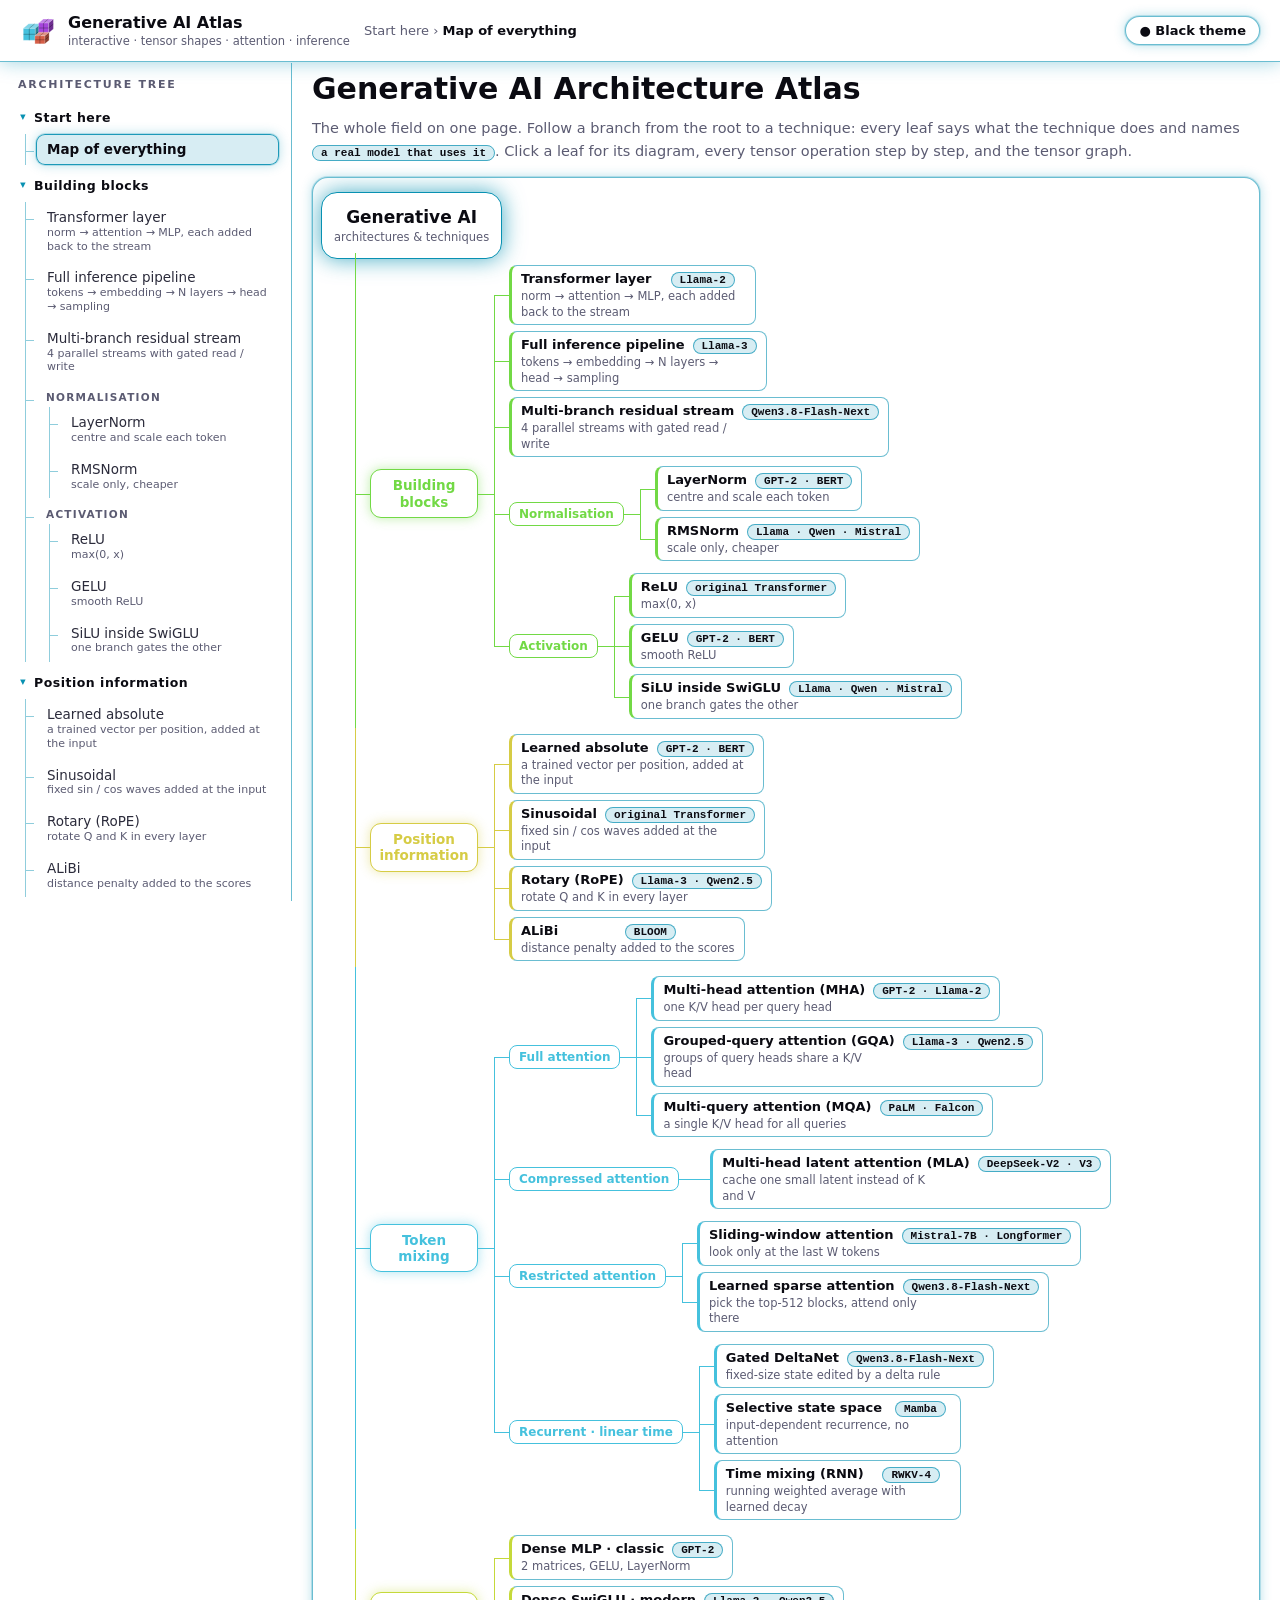
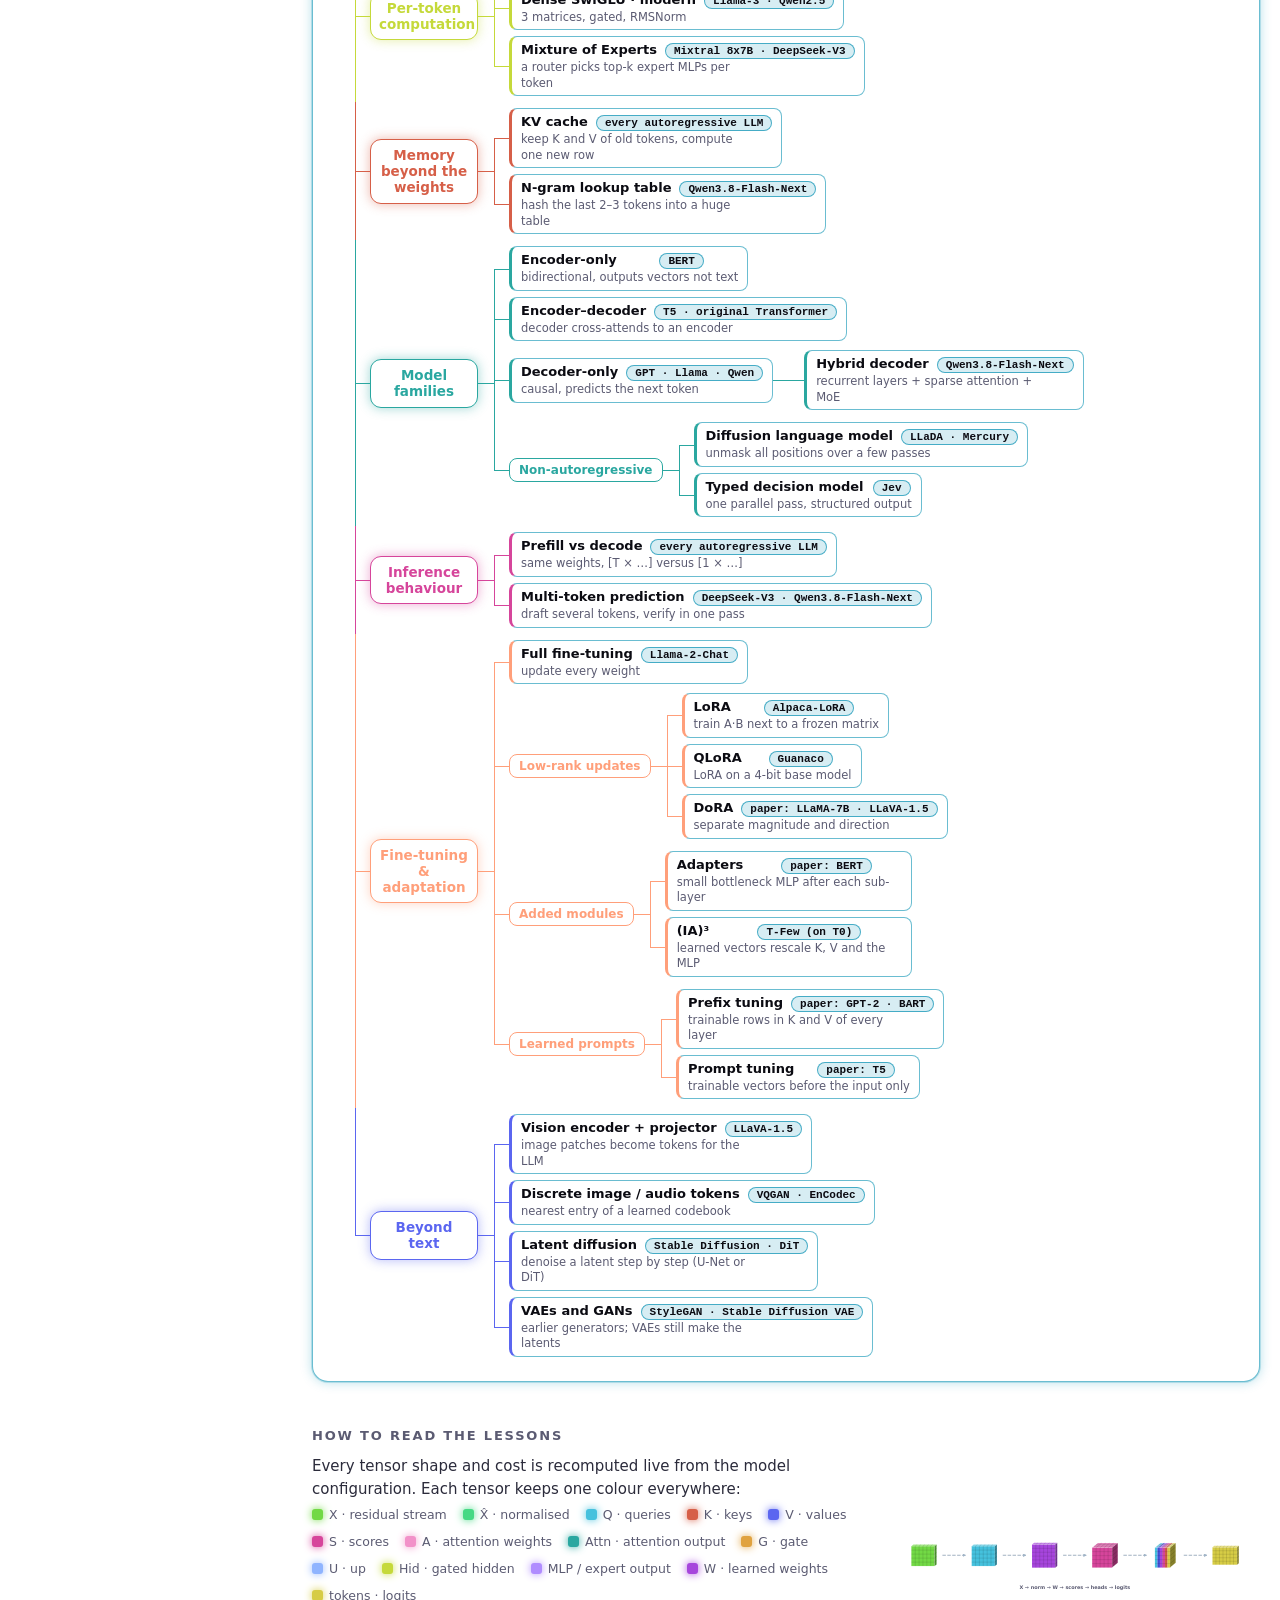
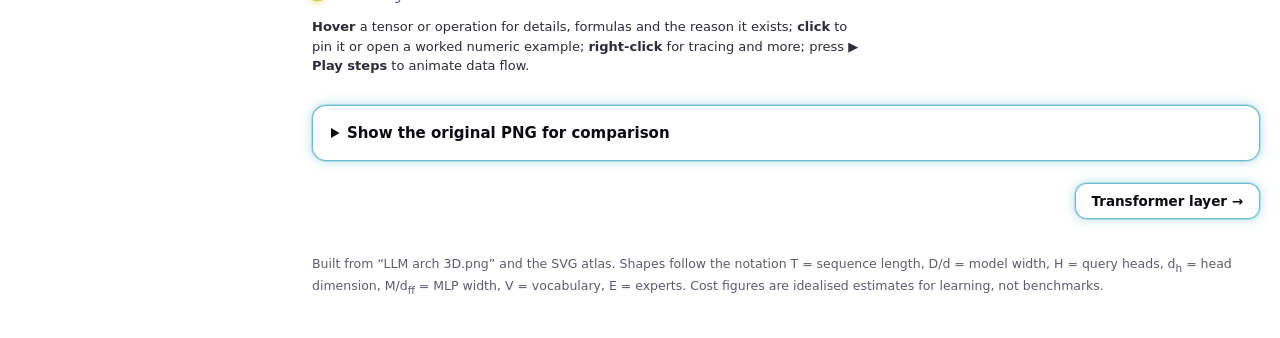
==== commit 5a20202f: "White theme by default, cyan accent, README links to steps and graph pages" ====
--- a/index.html
+++ b/index.html
@@ -194,7 +194,7 @@
 :root{--pan:#0b1626;--res:#72d945;--act:#45c1dd;--w:#a645dc;--mask:#d6459b;--prob:#45d984;--tok:#d6cc45;--diff:#ffffff;--accent:#4a55e0}
 .sep{width:1px;align-self:stretch;background:var(--line)}
 .seg button.on,.seg a.on,.seg .on{background:linear-gradient(180deg,#5b66f0,#3d47c4);color:#fff}
-.archhead a.back{color:#9aa3ff;font-weight:600;text-decoration:none}.archhead a.back:hover{text-decoration:underline}
+.archhead a.back{color:var(--accent);font-weight:600;text-decoration:none}.archhead a.back:hover{text-decoration:underline}
 .cols{display:grid;gap:16px;align-items:start}
 .cols.two{grid-template-columns:minmax(0,1fr) minmax(0,1fr)}
 @media(max-width:1000px){.cols.two{grid-template-columns:1fr}}
@@ -312,10 +312,10 @@
 .grid2{align-items:start}
 #nav{scrollbar-width:none}#nav::-webkit-scrollbar{display:none}
 .tab{padding:8px 11px;font-size:13px}
-/* ===== final theme: full black / full white, purple glow borders ===== */
-:root{--pu:166,69,220;--accent:#a645dc;--bg:#000;--bg2:#000;--panel:#000;--panel2:#0c0712;--pan:#000;--field:#000;--txt:#fff;--txt2:#dedeea;--mut:#a9a9bd;--dim:#77778c;--off:#17121f;
+/* ===== final theme: full black / full white, cyan glow borders ===== */
+:root{--pu:34,211,238;--accent:#22d3ee;--onacc:#021317;--bg:#000;--bg2:#000;--panel:#000;--panel2:#051014;--pan:#000;--field:#000;--txt:#fff;--txt2:#dedeea;--mut:#a9a9bd;--dim:#77778c;--off:#101c21;
   --line:rgba(var(--pu),.55);--line2:rgba(var(--pu),.85);--glow:0 0 0 1px rgba(var(--pu),.22),0 0 14px rgba(var(--pu),.4);--diff:var(--txt)}
-body.light{color-scheme:light;--bg:#fff;--bg2:#fff;--panel:#fff;--panel2:#f6f0fb;--pan:#fff;--field:#fff;--txt:#0b0b12;--txt2:#2b2b3b;--mut:#5b5b72;--dim:#8a8aa0;--off:#ece6f4;
+body.light{color-scheme:light;--pu:8,145,178;--accent:#0891b2;--onacc:#fff;--bg:#fff;--bg2:#fff;--panel:#fff;--panel2:#eefafd;--pan:#fff;--field:#fff;--txt:#0b0b12;--txt2:#2b2b3b;--mut:#5b5b72;--dim:#8a8aa0;--off:#e1f1f5;
   --line:rgba(var(--pu),.6);--line2:rgba(var(--pu),.9);--glow:0 0 0 1px rgba(var(--pu),.2),0 0 12px rgba(var(--pu),.3)}
 body{background:var(--bg);color:var(--txt)}
 header.top{background:var(--bg);border-bottom:1px solid var(--line);box-shadow:0 0 18px rgba(var(--pu),.4);backdrop-filter:none}
@@ -353,7 +353,7 @@
 .lens .lt{font-weight:700;font-size:15px;margin-right:8px}
 .lens a{text-decoration:none;color:var(--mut);font:600 13.5px var(--sans);padding:7px 14px;border-radius:999px;border:1px solid var(--line);background:var(--bg)}
 .lens a:hover{color:var(--txt);box-shadow:var(--glow)}
-.lens a.on{background:var(--accent);border-color:var(--accent);color:#fff;box-shadow:var(--glow)}
+.lens a.on{background:var(--accent);border-color:var(--accent);color:var(--onacc);box-shadow:var(--glow)}
 .lens a:focus-visible,.pn a:focus-visible{outline:2px solid var(--accent);outline-offset:2px}
 .pn{display:flex;justify-content:space-between;gap:12px;margin:22px 0 10px}
 .pn a{text-decoration:none;color:var(--txt);font:600 13.5px var(--sans);padding:9px 16px;border-radius:12px;border:1px solid var(--line);box-shadow:var(--glow);background:var(--bg)}
@@ -374,16 +374,16 @@
 .f input:focus,.f select:focus{outline:2px solid rgba(var(--pu),.6);border-color:var(--accent)}
 .seg{background:var(--field);border-color:var(--line)}
 .seg button,.seg a{color:var(--mut);border-right-color:var(--line)}
-.seg button.on,.seg a.on,.seg .on{background:var(--accent);color:#fff}
+.seg button.on,.seg a.on,.seg .on{background:var(--accent);color:var(--onacc)}
 .btn,.zb button{background:var(--bg);border:1px solid var(--line);color:var(--txt)}
 .btn:hover,.zb button:hover{background:var(--bg);box-shadow:var(--glow)}
-.btn.pri{background:var(--accent);border-color:var(--accent);color:#fff}
-#menu button{color:var(--txt)}#menu button:hover,#menu button:focus-visible,#chip button{background:var(--accent);color:#fff}
+.btn.pri{background:var(--accent);border-color:var(--accent);color:var(--onacc)}
+#menu button{color:var(--txt)}#menu button:hover,#menu button:focus-visible,#chip button{background:var(--accent);color:var(--onacc)}
 #detail .x{background:var(--bg);color:var(--txt);border-color:var(--line)}
 input[type=range]{accent-color:var(--accent)}
 .cfg>summary{color:var(--mut)}.cfg>summary::before{color:var(--accent)}
 .derived,.stage{color:var(--accent)}.stage::after{background:var(--line)}.stage small{color:var(--mut)}
-.sh .no{background:var(--accent);color:#fff}
+.sh .no{background:var(--accent);color:var(--onacc)}
 .narr b,.sh b,.tf .op,table.big th,.sec h2,.ih b{color:var(--txt)}
 .sh .fx{color:var(--txt);background:var(--panel2);border-color:var(--line)}
 .tf .op.s{color:var(--mut)}
@@ -468,6 +468,10 @@
 .rtree.two2 .kids.L .lf{justify-content:end;text-align:right}.rtree.two2 .kids.L .lf span{justify-self:end}
 .rtree.two2 .br.top{max-width:108px;padding:7px 8px}
 .rtree.two2 .kids{margin-inline-start:16px}.rtree.two2 .kids::before{inset-inline-start:-16px;width:16px}.rtree.two2 .kid{padding-inline-start:15px}.rtree.two2 .kid::before{width:15px}.rtree.two2 .rt{padding:14px 12px}
+/* one-sided tree: root on top, trunk running down from it */
+.rtree.one>.tr{flex-direction:column;align-items:flex-start;margin:0}
+.rtree.one>.tr>.kids{margin-inline-start:34px}.rtree.one>.tr>.kids::before{display:none}
+.rtree.one>.tr>.kids>.kid:first-child::after{top:-6px}
 /* ---- sources ---- */
 .refs{display:grid;grid-template-columns:repeat(auto-fill,minmax(280px,1fr));gap:8px;margin-top:8px}
 .ref{display:flex;flex-direction:column;gap:2px;text-decoration:none;color:var(--txt);border:1px solid var(--line);border-radius:10px;padding:7px 10px;background:var(--bg);line-height:1.3}
@@ -491,7 +495,7 @@
 
 </style>
 </head>
-<body>
+<body class="light">
 <svg width="0" height="0" style="position:absolute" aria-hidden="true" focusable="false"><defs id="gdefs"></defs></svg>
 <header class="top"><div class="wrap top-in">
   <a class="brand" href="#overview"><span id="logo"></span><span><b>Generative AI Atlas</b><small>interactive · tensor shapes · attention · inference</small></span></a>
@@ -875,7 +879,7 @@
 }
 const LT=()=>document.body.classList.contains('light');
 (function(){
-  let th='dark';try{th=localStorage.getItem('llm-theme')||'dark';}catch(e){}
+  let th='light';try{th=localStorage.getItem('llm-theme')||'light';}catch(e){}
   const apply=()=>{document.body.classList.toggle('light',th==='light');$('#themeBtn').textContent=th==='light'?'● Black theme':'○ White theme';};
   apply();
   $('#themeBtn').addEventListener('click',()=>{th=th==='light'?'dark':'light';try{localStorage.setItem('llm-theme',th);}catch(e){}apply();route();});
@@ -1272,7 +1276,7 @@
 /* ================= 0. Overview ================= */
 VIEWS.overview={
   show(root,sub,mode){
-    const two=mode?mode==='two':root.clientWidth>=1250;this.two=root.clientWidth>=1250;
+    const two=mode?mode==='two':root.clientWidth>=1150;
     root.innerHTML=`
     <section class="ovhead">
       <h1>Generative AI Architecture Atlas</h1>
@@ -1288,10 +1292,14 @@
     <details class="card pad" style="margin-top:20px"><summary style="cursor:pointer;font-weight:600">Show the original PNG for comparison</summary>
       <img src="assets/llm-arch-3d.png" alt="Original LLM architecture diagram" style="max-width:100%;border-radius:10px;margin-top:12px" onerror="this.replaceWith(Object.assign(document.createElement('p'),{className:'mut',textContent:'The original PNG was not found at assets/llm-arch-3d.png.'}))">
     </details>`;
-    /* fit the tree: first stack each leaf on two lines, then fall back to a one-sided tree */
+    /* fit the tree: first stack each leaf on two lines, then scale, then fall back to a one-sided tree */
     const rt=$('.rtree',root),over=()=>rt.scrollWidth>rt.clientWidth+2;
     if(over())rt.classList.add('two2');
-    if(over()&&two){this.show(root,sub,'one');return;}
+    if(over()&&two){
+      /* slightly too wide: scale the two-sided tree down; far too wide: one-sided tree */
+      const k=(rt.clientWidth-20)/rt.firstElementChild.offsetWidth;
+      if(k>=.8)rt.firstElementChild.style.zoom=k.toFixed(3);else{this.show(root,sub,'one');return;}
+    }
     const x=[[90,C.green,[1000,4096]],[250,C.blue,[1000,4096]],[410,C.purple,[4096,4096]],[570,C.red,[32,1000,1000]],[730,C.orange,[32,1000,128]],[890,C.yellow,[1000,32000]]];
     let s='';x.forEach(([cx,c,dm],i)=>{const [w,h,d]=dimsBox(dm,70);s+=cube(cx,120,w,h,d,c,{bands:i===4?BANDS:null});if(i<x.length-1)s+=`<path d="M${cx+50} 120H${cx+110}" stroke="#6f86a0" stroke-width="2" stroke-dasharray="6 5" class="edge" marker-end="url(#ar-8fa6bd)"/>`;});
     $('#hero-art').innerHTML=svgWrap(980,230,s+`<text class="cap" x="490" y="210" text-anchor="middle">X → norm → W → scores → heads → logits</text>`);
